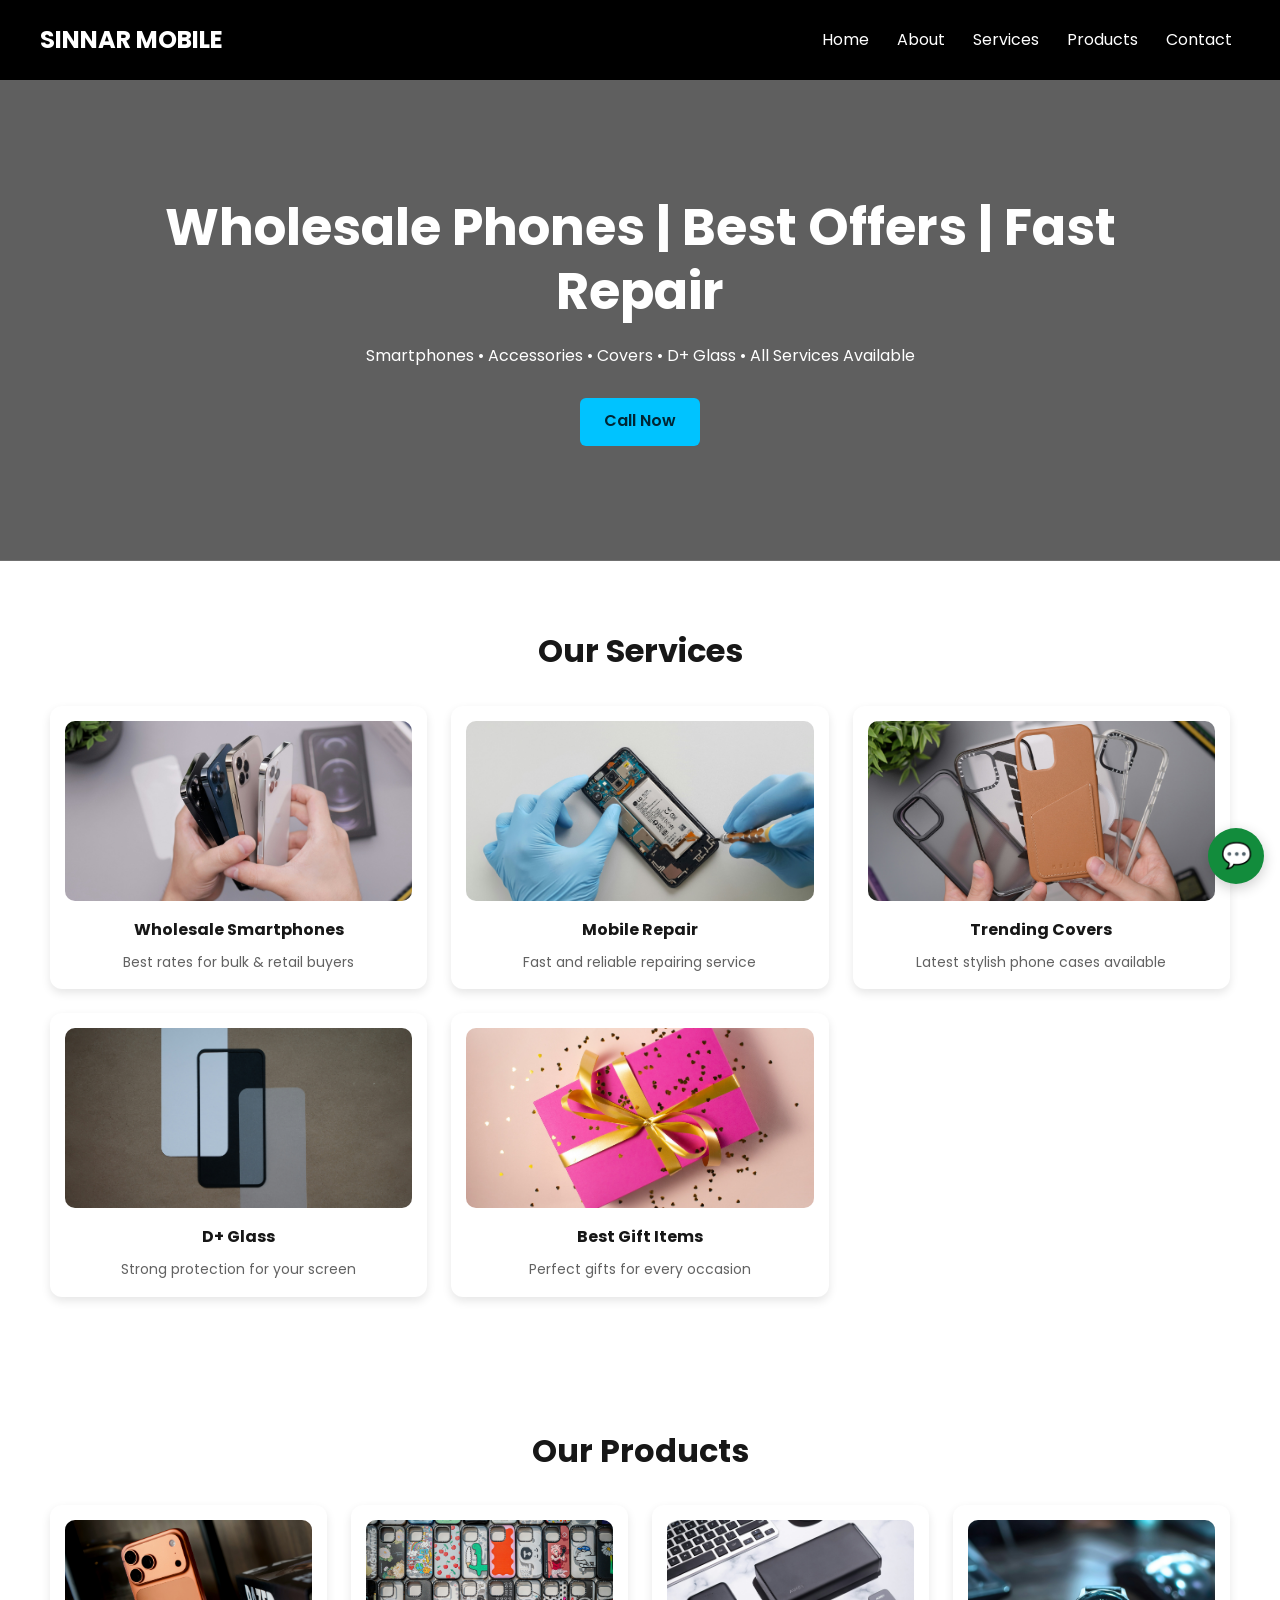
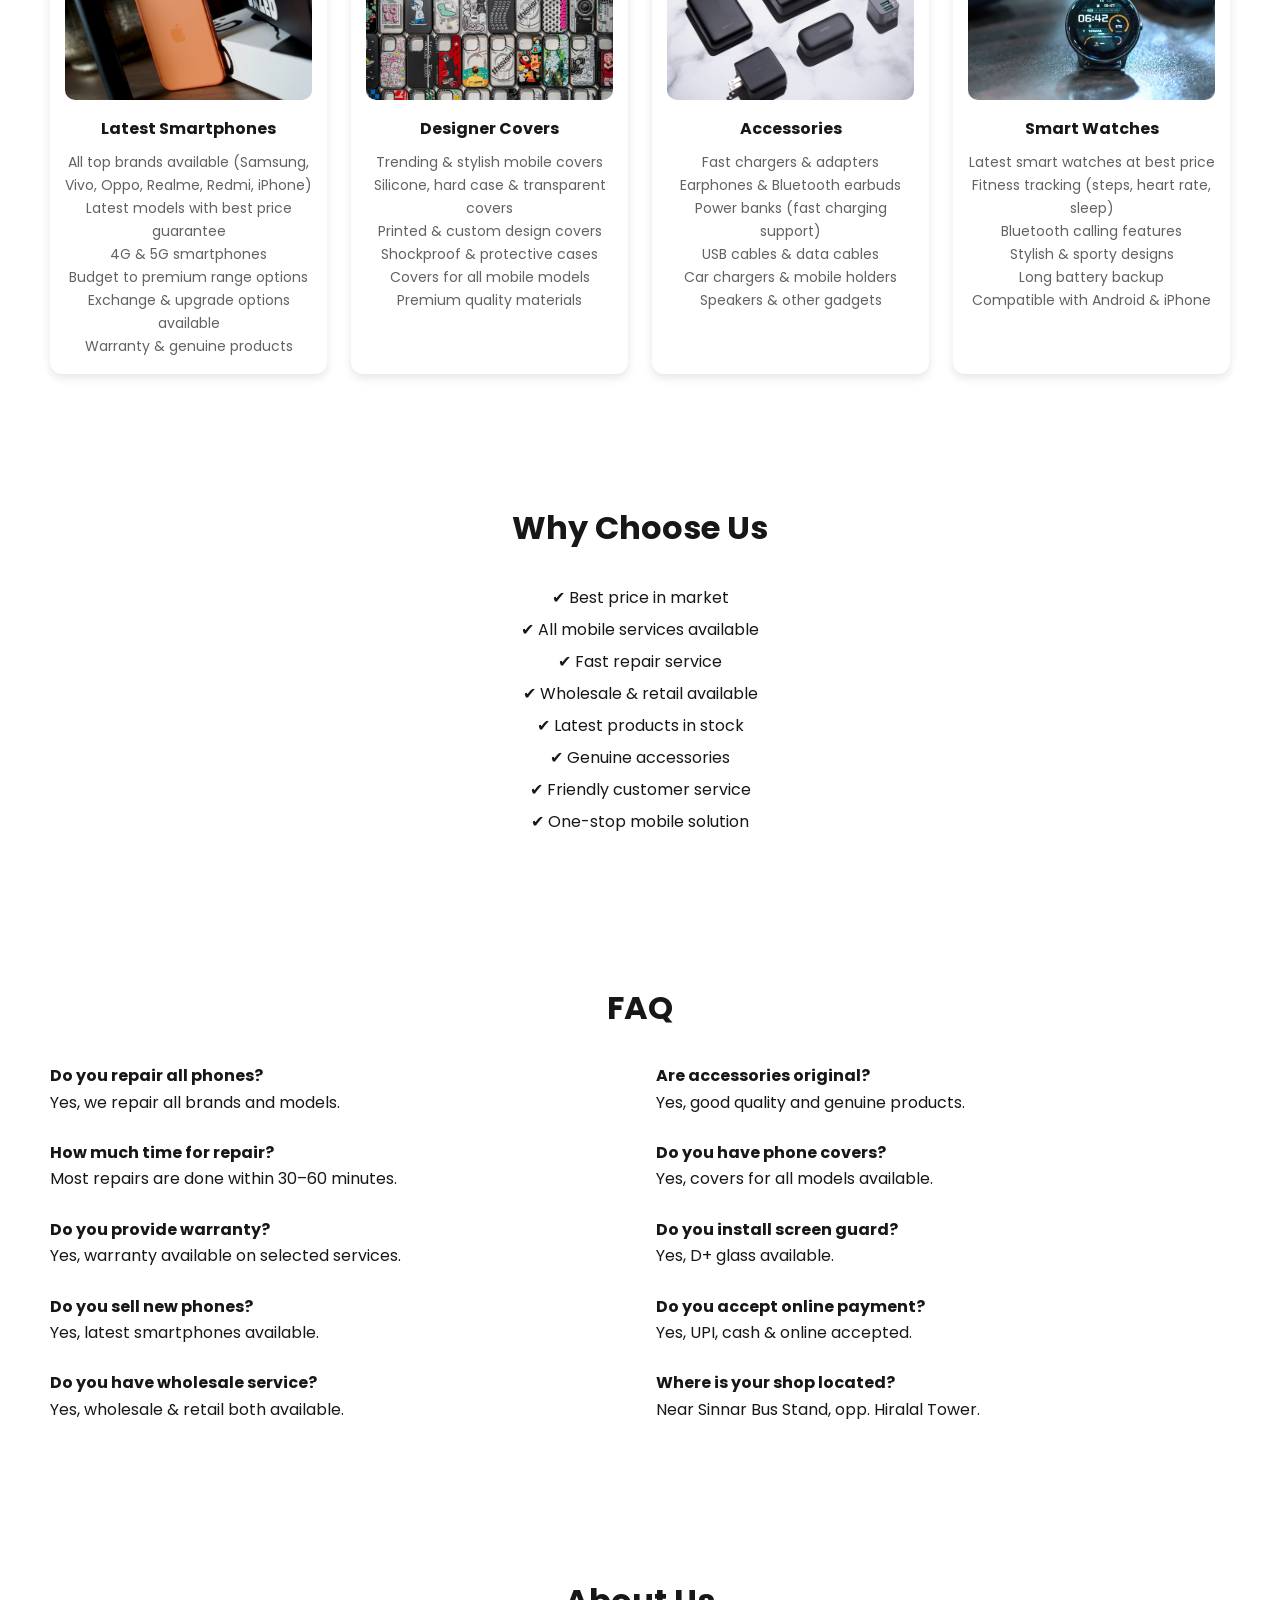
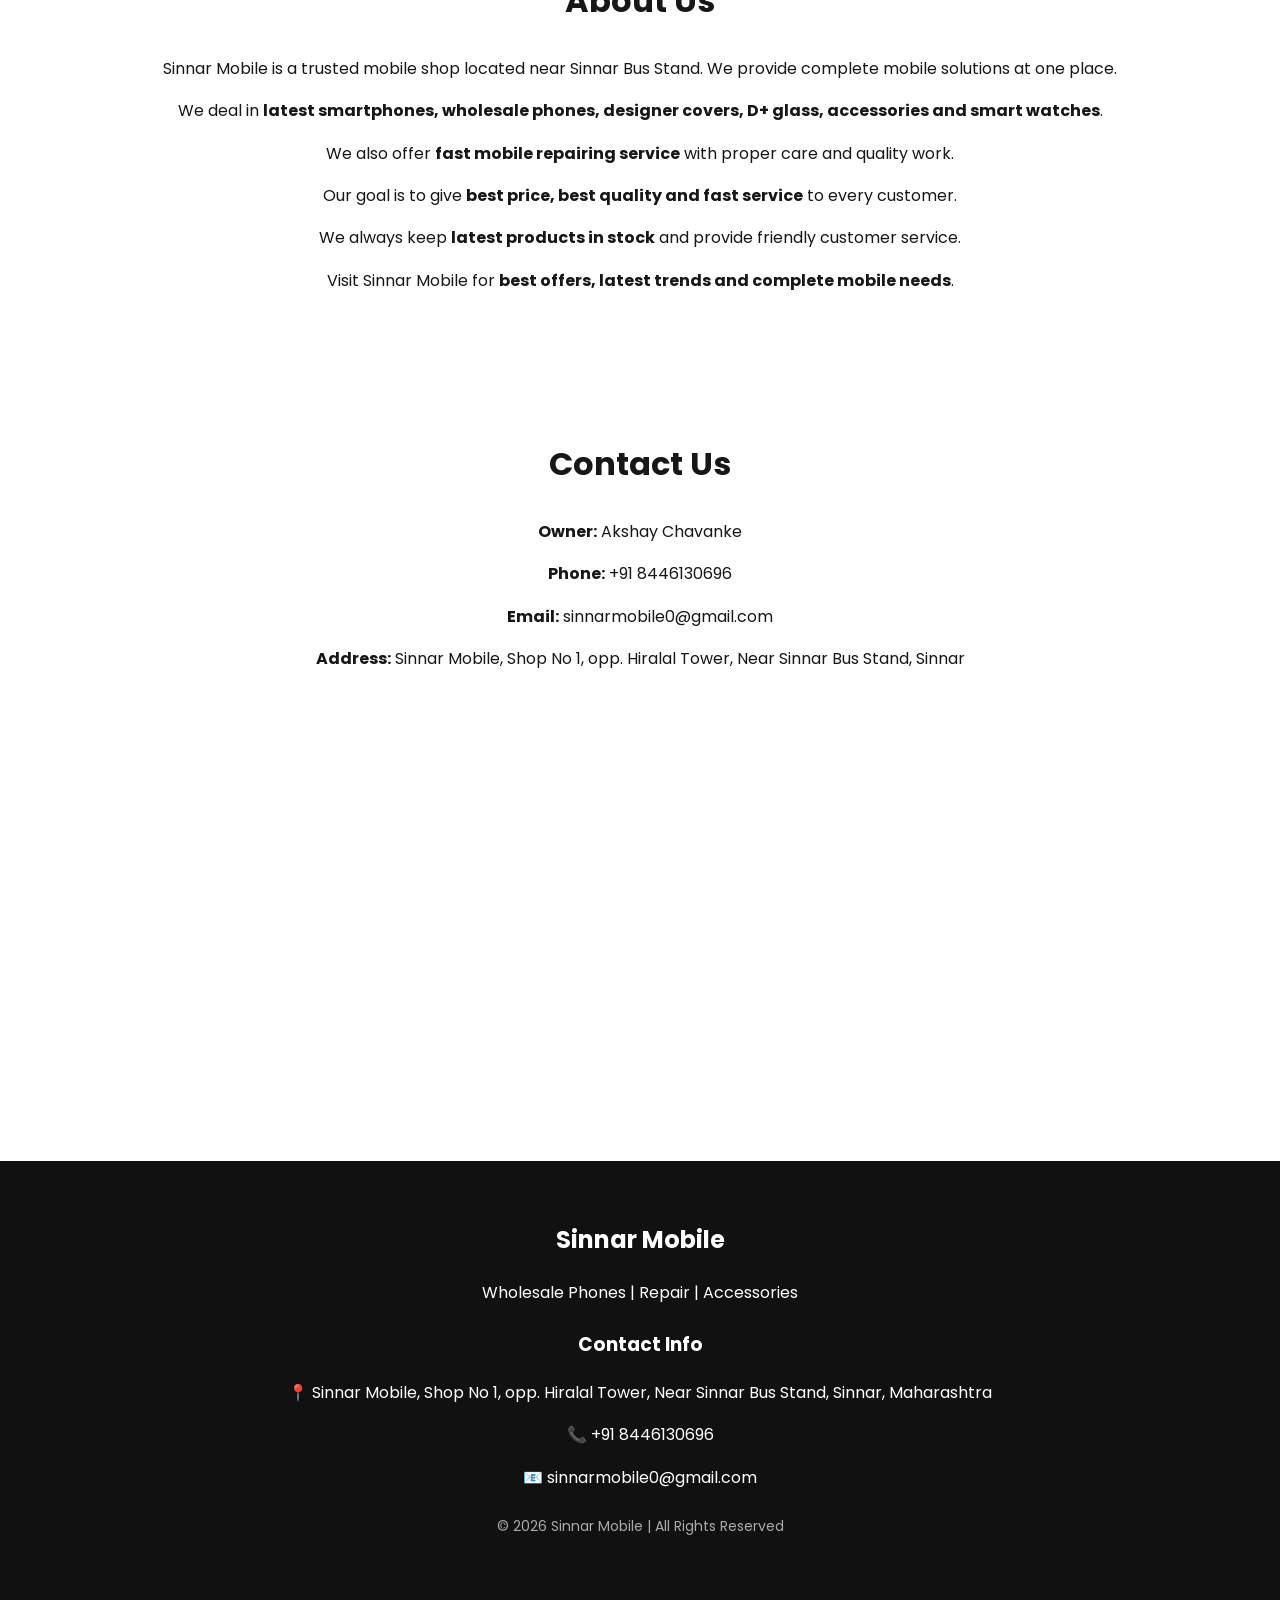
==== index.html @ 33486233 "Update header title to uppercase" ====
<!DOCTYPE html>
<html lang="en">
<head>
<meta charset="UTF-8">
<meta name="viewport" content="width=device-width, initial-scale=1.0">
<title>Sinnar Mobile</title>

<link rel="stylesheet" href="style.css">

<!-- Google Fonts -->
<link href="https://fonts.googleapis.com/css2?family=Poppins:wght@300;600&display=swap" rel="stylesheet">

</head>

<body>

<!-- HEADER -->
<header>
    <h2>SINNAR MOBILE</h2>
    <nav aria-label="Main navigation">
        <a href="#home">Home</a>
        <a href="#about">About</a>
        <a href="#services">Services</a>
        <a href="#products">Products</a>
        <a href="#contact">Contact</a>
    </nav>
</header>

<!-- HERO -->
<section id="home" class="hero">
    
    <h1>Wholesale Phones | Best Offers | Fast Repair</h1>
    <p>Smartphones • Accessories • Covers • D+ Glass • All Services Available</p>
    <a href="tel:8446130696" class="btn">Call Now</a>
</section>

<!-- SERVICES -->
<section id="services" class="section">
    <h2>Our Services</h2>

    <div class="cards">

        <div class="card">
            <img src="phones.jpg" alt="Wholesale smartphones" loading="lazy" width="600" height="400">
            <h3>Wholesale Smartphones</h3>
            <p>Best rates for bulk & retail buyers</p>
        </div>

        <div class="card">
            <img src="reaparing.jpg" alt="Mobile phone repair" loading="lazy" width="600" height="400">
            <h3>Mobile Repair</h3>
            <p>Fast and reliable repairing service</p>
        </div>

        <div class="card">
            <img src="covers.jpg" alt="Phone covers" loading="lazy" width="600" height="400">
            <h3>Trending Covers</h3>
            <p>Latest stylish phone cases available</p>
        </div>

        <div class="card">
            <img src="glass.jpg" alt="Screen protection glass" loading="lazy" width="600" height="400">
            <h3>D+ Glass</h3>
            <p>Strong protection for your screen</p>
        </div>

        <div class="card">
            <img src="gift.jpg" alt="Gift items" loading="lazy" width="600" height="400">
            <h3>Best Gift Items</h3>
            <p>Perfect gifts for every occasion</p>
        </div>
    </div>
</section>

<!-- PRODUCTS -->
<section id="products" class="section">
    <h2>Our Products</h2>

    <div class="cards">

        <div class="card">
            <img src="iphone1.jpg" alt="Latest smartphones" loading="lazy" width="600" height="400">
            <h3>Latest Smartphones</h3>
            <p>All top brands available (Samsung, Vivo, Oppo, Realme, Redmi, iPhone)
Latest models with best price guarantee
4G & 5G smartphones
Budget to premium range options
Exchange & upgrade options available
Warranty & genuine products</p>
        </div>

        <div class="card">
            <img src="case1.jpg" alt="Designer phone covers" loading="lazy" width="600" height="400">
            <h3>Designer Covers</h3>
            <p>Trending & stylish mobile covers
Silicone, hard case & transparent covers
Printed & custom design covers
Shockproof & protective cases
Covers for all mobile models
Premium quality materials</p>
        </div>


        <div class="card">
            <img src="Accessories1.jpg" alt="Mobile accessories" loading="lazy" width="600" height="400">
            <h3>Accessories</h3>
            <p>Fast chargers & adapters
Earphones & Bluetooth earbuds
Power banks (fast charging support)
USB cables & data cables
Car chargers & mobile holders
Speakers & other gadgets</p>
        </div>

        <div class="card">
            <img src="watch1.jpg" alt="Smart watches" loading="lazy" width="600" height="400">
            <h3>Smart Watches</h3>
            <p>Latest smart watches at best price
Fitness tracking (steps, heart rate, sleep)
Bluetooth calling features
Stylish & sporty designs
Long battery backup
Compatible with Android & iPhone</p>
        </div>

    </div>
</section>


<section class="section">
    <h2>Why Choose Us</h2>

    <ul style="list-style:none; padding:0; line-height:2;">
        <li>✔ Best price in market</li>
        <li>✔ All mobile services available</li>
        <li>✔ Fast repair service</li>
        <li>✔ Wholesale & retail available</li>
        <li>✔ Latest products in stock</li>
        <li>✔ Genuine accessories</li>
        <li>✔ Friendly customer service</li>
        <li>✔ One-stop mobile solution</li>
    </ul>
</section>

<!-- FAQ -->
<section class="section">
    <h2>FAQ</h2>

    <div class="faq-container">

        <!-- LEFT SIDE -->
        <div class="faq-column">
            <p><b>Do you repair all phones?</b><br>Yes, we repair all brands and models.</p>

            <p><b>How much time for repair?</b><br>Most repairs are done within 30–60 minutes.</p>

            <p><b>Do you provide warranty?</b><br>Yes, warranty available on selected services.</p>

            <p><b>Do you sell new phones?</b><br>Yes, latest smartphones available.</p>

            <p><b>Do you have wholesale service?</b><br>Yes, wholesale & retail both available.</p>
        </div>

        <!-- RIGHT SIDE -->
        <div class="faq-column">
            <p><b>Are accessories original?</b><br>Yes, good quality and genuine products.</p>

            <p><b>Do you have phone covers?</b><br>Yes, covers for all models available.</p>

            <p><b>Do you install screen guard?</b><br>Yes, D+ glass available.</p>

            <p><b>Do you accept online payment?</b><br>Yes, UPI, cash & online accepted.</p>

            <p><b>Where is your shop located?</b><br>Near Sinnar Bus Stand, opp. Hiralal Tower.</p>
        </div>

    </div>
</section>

<!-- ABOUT -->
<section id="about" class="section">
    <h2>About Us</h2>

    <p>
    Sinnar Mobile is a trusted mobile shop located near Sinnar Bus Stand.  
    We provide complete mobile solutions at one place.
    </p>

    <p>
    We deal in <b>latest smartphones, wholesale phones, designer covers, D+ glass, accessories and smart watches</b>.
    </p>

    <p>
    We also offer <b>fast mobile repairing service</b> with proper care and quality work.
    </p>

    <p>
    Our goal is to give <b>best price, best quality and fast service</b> to every customer.
    </p>

    <p>
    We always keep <b>latest products in stock</b> and provide friendly customer service.
    </p>

    <p>
    Visit Sinnar Mobile for <b>best offers, latest trends and complete mobile needs</b>.
    </p>

</section>

<!-- CONTACT -->
<section id="contact" class="section">
    <h2>Contact Us</h2>
    <p><b>Owner:</b> Akshay Chavanke</p>
    <p><b>Phone:</b> +91 8446130696</p>
    <p><b>Email:</b> sinnarmobile0@gmail.com</p>
    <p><b>Address:</b> Sinnar Mobile, Shop No 1, opp. Hiralal Tower, Near Sinnar Bus Stand, Sinnar</p>

    <!-- MAP -->
    <iframe title="Sinnar Mobile shop location" loading="lazy" 
    src="https://maps.google.com/maps?q=Sinnar%20Bus%20Stand&t=&z=13&ie=UTF8&iwloc=&output=embed">
    </iframe>

</section>

<!-- WHATSAPP BUTTON -->
<a href="https://wa.me/918446130696" class="whatsapp" aria-label="Chat with Sinnar Mobile on WhatsApp">💬</a>

<!-- FOOTER -->
<footer class="footer">

  <div class="footer-section">
    <h2>Sinnar Mobile</h2>
    <p>Wholesale Phones | Repair | Accessories</p>
  </div>

  <div class="footer-section">
    <h3>Contact Info</h3>
    <p>📍 Sinnar Mobile, Shop No 1, opp. Hiralal Tower, Near Sinnar Bus Stand, Sinnar, Maharashtra</p>
    <p>📞 +91 8446130696</p>
    <p>📧 sinnarmobile0@gmail.com</p>
  </div>

  <p class="copy">© 2026 Sinnar Mobile | All Rights Reserved</p>

</footer>

<script src="script.js"></script>

</body>
</html>
---- style.css ----
﻿* { box-sizing: border-box; }
html { scroll-behavior: smooth; }
body { margin: 0; font-family: 'Poppins', sans-serif; line-height: 1.65; color: #171717; }
header { display: flex; align-items: center; justify-content: space-between; gap: 24px; padding: 18px max(24px, calc((100% - 1200px) / 2)); background: black; color: white; }
header h2 { margin: 0; white-space: nowrap; }
nav { display: flex; justify-content: center; flex-wrap: wrap; gap: 4px 12px; }
nav a { display: inline-flex; align-items: center; min-height: 44px; padding: 6px 8px; color: white; text-decoration: none; }
nav a:hover { color: #00c3ff; }
a:focus-visible { outline: 3px solid #00c3ff; outline-offset: 4px; }
.hero { background: linear-gradient(to right,#000000a0,#000000a0), url('https://images.unsplash.com/photo-1511707171634-5f897ff02aa9'); background-size: cover; background-position: center; color: white; text-align: center; padding: clamp(64px, 9vw, 120px) 24px; }
.hero h1 { max-width: 1000px; margin: 0 auto 20px; font-size: clamp(1.8rem, 4vw, 3.25rem); line-height: 1.25; }
.hero p { max-width: 800px; margin: 0 auto 28px; }
.btn { display: inline-flex; align-items: center; justify-content: center; min-height: 48px; background: #00c3ff; padding: 10px 24px; border-radius: 6px; color: #002634; font-weight: 600; text-decoration: none; }
.section { width: 100%; max-width: 1300px; margin: 0 auto; padding: clamp(36px, 5vw, 64px) clamp(16px, 4vw, 50px); text-align: center; scroll-margin-top: 24px; }
.section > h2 { margin: 0 0 28px; font-size: clamp(1.5rem, 3vw, 2rem); }
.cards { display: grid; grid-template-columns: repeat(3, minmax(0, 1fr)); gap: 24px; }
#products .cards { grid-template-columns: repeat(4, minmax(0, 1fr)); }
.card { min-width: 0; background: white; padding: 15px; border-radius: 12px; text-align: center; box-shadow: 0 4px 10px rgba(0,0,0,0.1); transition: transform 0.3s; }
.card img { display: block; width: 100%; height: 180px; object-fit: cover; border-radius: 10px; }
.card h3 { margin: 16px 0 8px; font-size: 16px; }
.card p { margin: 0; font-size: 14px; color: #626262; overflow-wrap: anywhere; }
#products .card p { white-space: pre-line; }
iframe { display: block; width: 100%; height: clamp(260px, 35vw, 400px); border: none; border-radius: 12px; margin-top: 24px; }
#contact p, .footer p { overflow-wrap: anywhere; }
.whatsapp { position: fixed; bottom: max(16px, env(safe-area-inset-bottom)); right: max(16px, env(safe-area-inset-right)); z-index: 10; display: flex; align-items: center; justify-content: center; width: 56px; height: 56px; background: #128c3c; color: white; font-size: 25px; text-decoration: none; border-radius: 50%; box-shadow: 0 4px 14px #0003; }
.faq-container { display: grid; grid-template-columns: repeat(2, minmax(0, 1fr)); gap: 32px; }
.faq-column { min-width: 0; text-align: left; }
.faq-column p { margin: 0 0 24px; }
footer { background: #111; color: white; text-align: center; padding: 40px 24px 88px; }
.footer-section { max-width: 800px; margin: 0 auto 24px; }
footer a { color: #00c3ff; text-decoration: none; }
footer a:hover { text-decoration: underline; }
.copy { margin-top: 20px; font-size: 14px; color: #aaa; }
@media (hover: hover) and (prefers-reduced-motion: no-preference) { .card:hover { transform: translateY(-5px); } }
/* Tablets */
@media (max-width: 1023px) {
    header { flex-direction: column; gap: 8px; text-align: center; }
    .cards, #products .cards { grid-template-columns: repeat(2, minmax(0, 1fr)); }
}
/* Phones */
@media (max-width: 599px) {
    header { padding: 16px; }
    nav { gap: 0 4px; }
    nav a { padding: 6px; font-size: 14px; }
    .cards, #products .cards, .faq-container { grid-template-columns: minmax(0, 1fr); gap: 20px; }
    .card img { height: auto; aspect-ratio: 3 / 2; }
    .faq-column p:last-child { margin-bottom: 0; }
}
@media (prefers-reduced-motion: reduce) {
    html { scroll-behavior: auto; }
    .card { transition: none; }
}
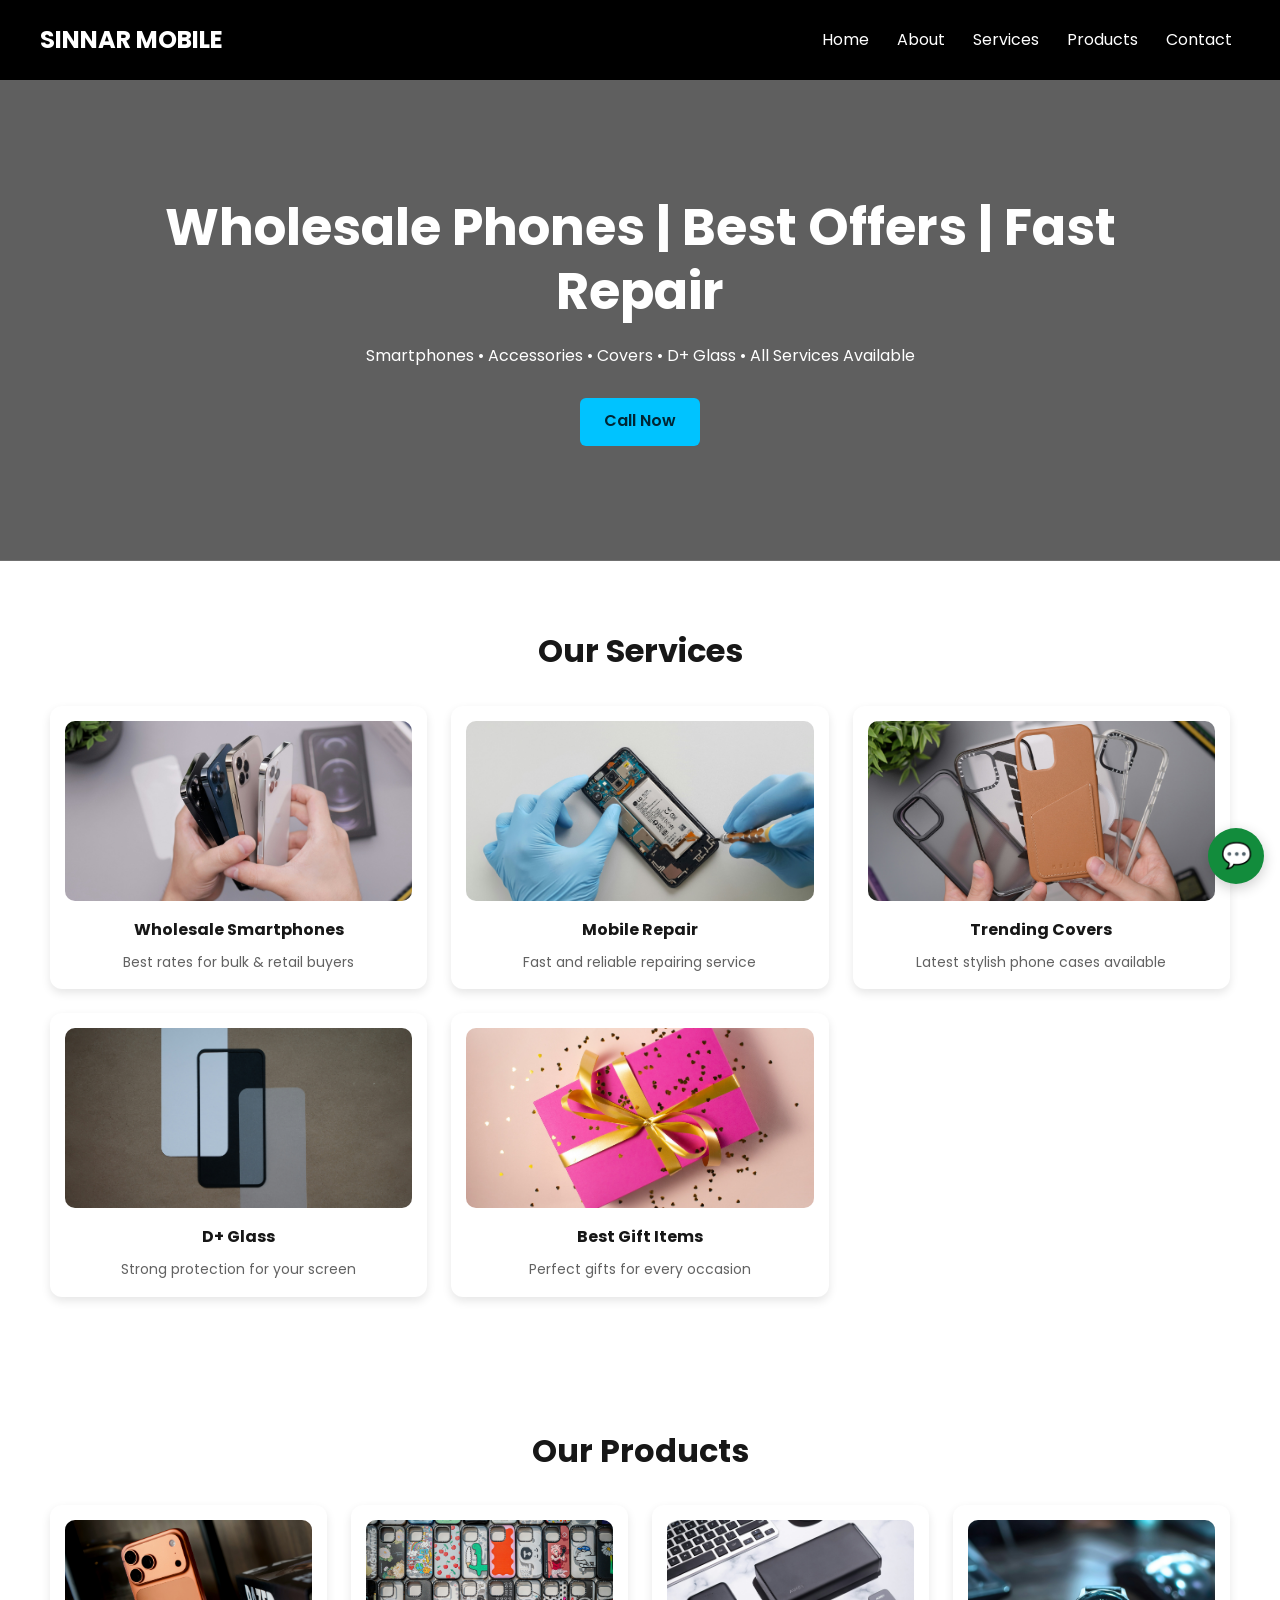
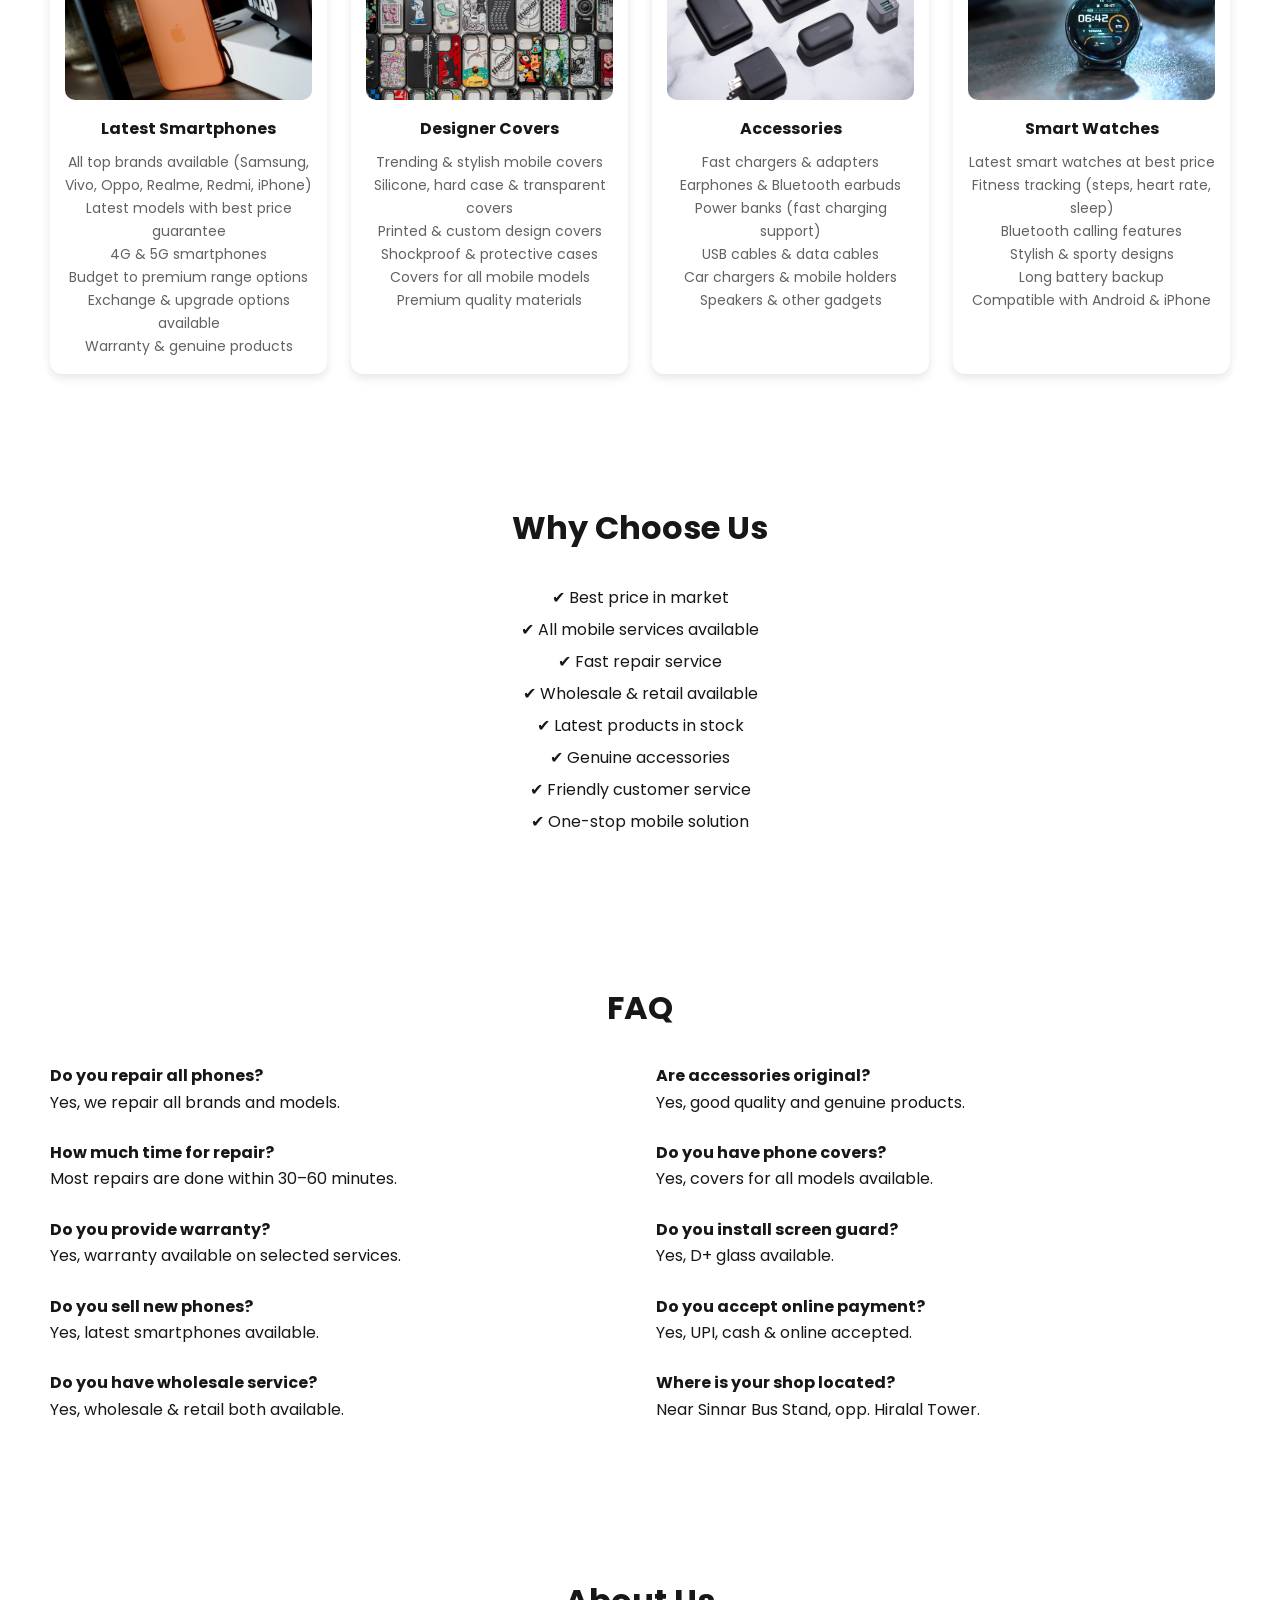
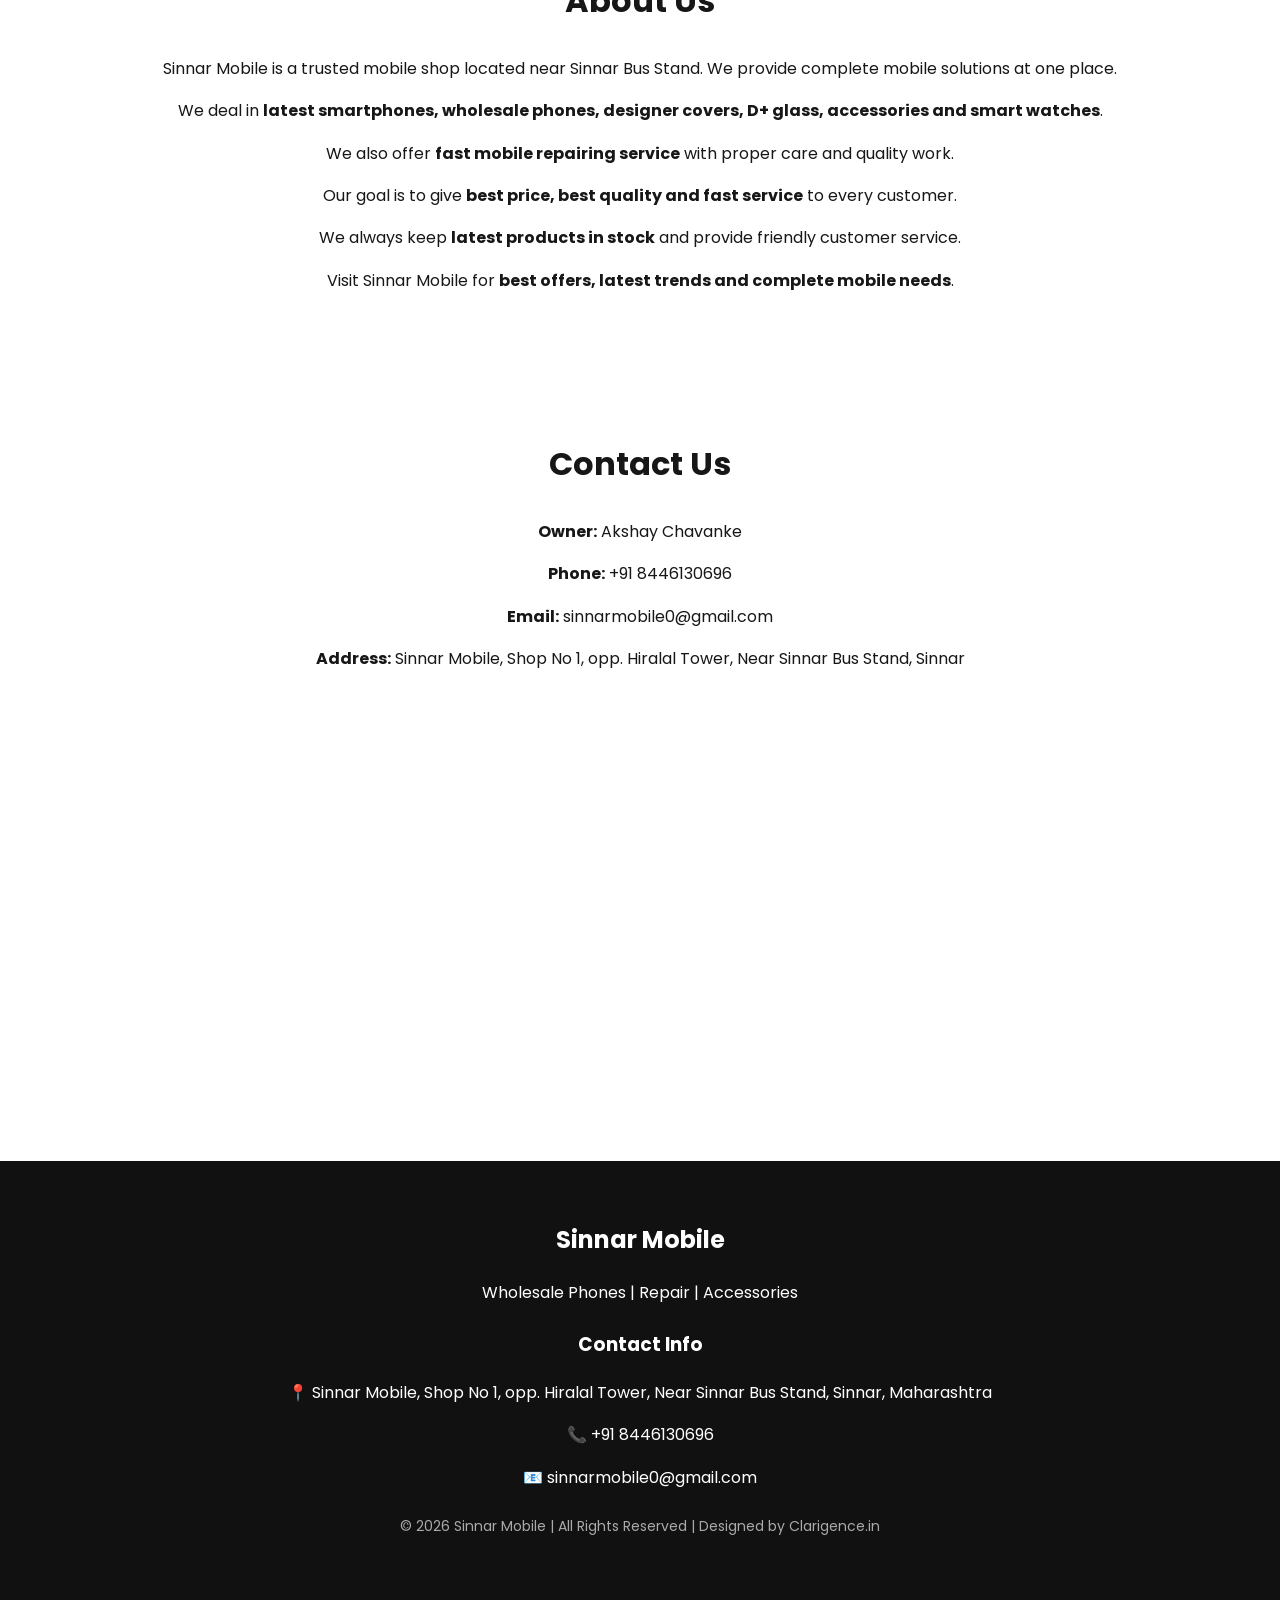
==== commit b7605ec6: "Add design credit to footer" ====
--- a/index.html
+++ b/index.html
@@ -241,7 +241,7 @@
     <p>📧 sinnarmobile0@gmail.com</p>
   </div>
 
-  <p class="copy">© 2026 Sinnar Mobile | All Rights Reserved</p>
+  <p class="copy">© 2026 Sinnar Mobile | All Rights Reserved | Designed by Clarigence.in</p>
 
 </footer>
 
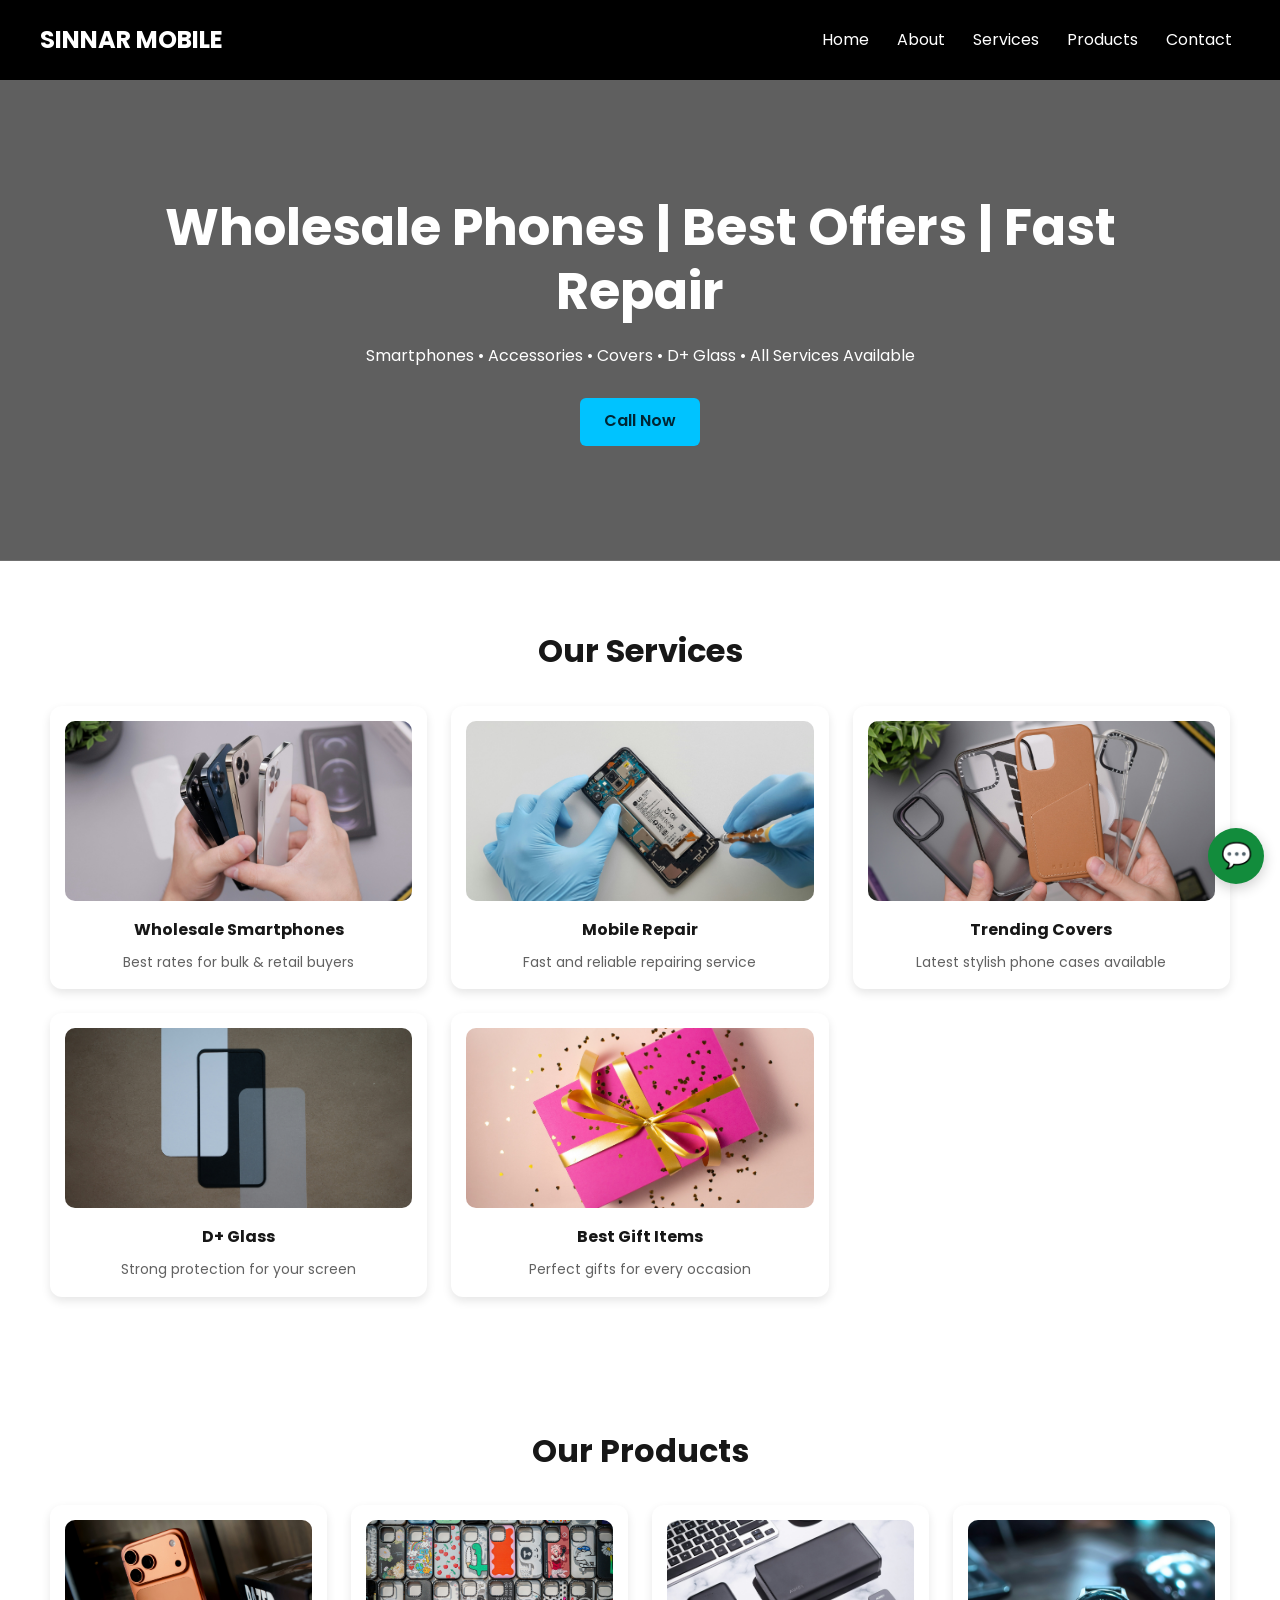
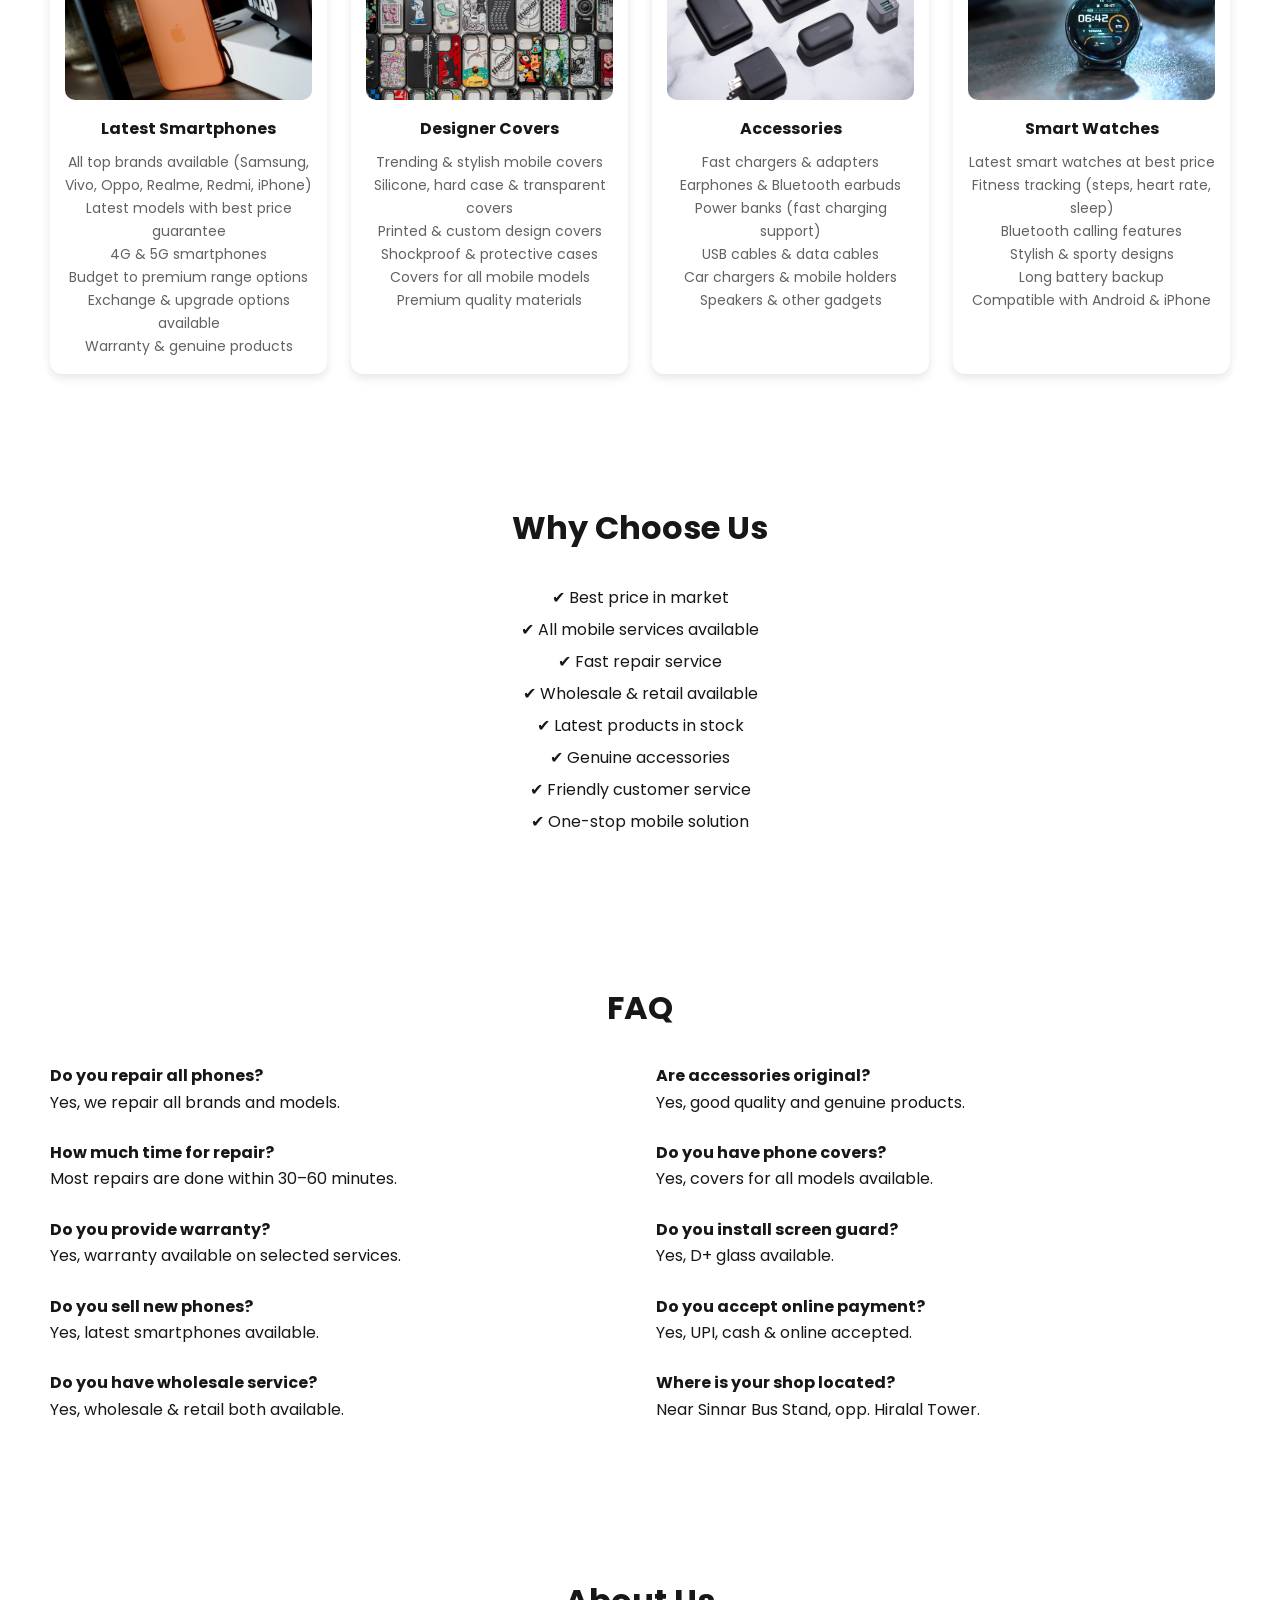
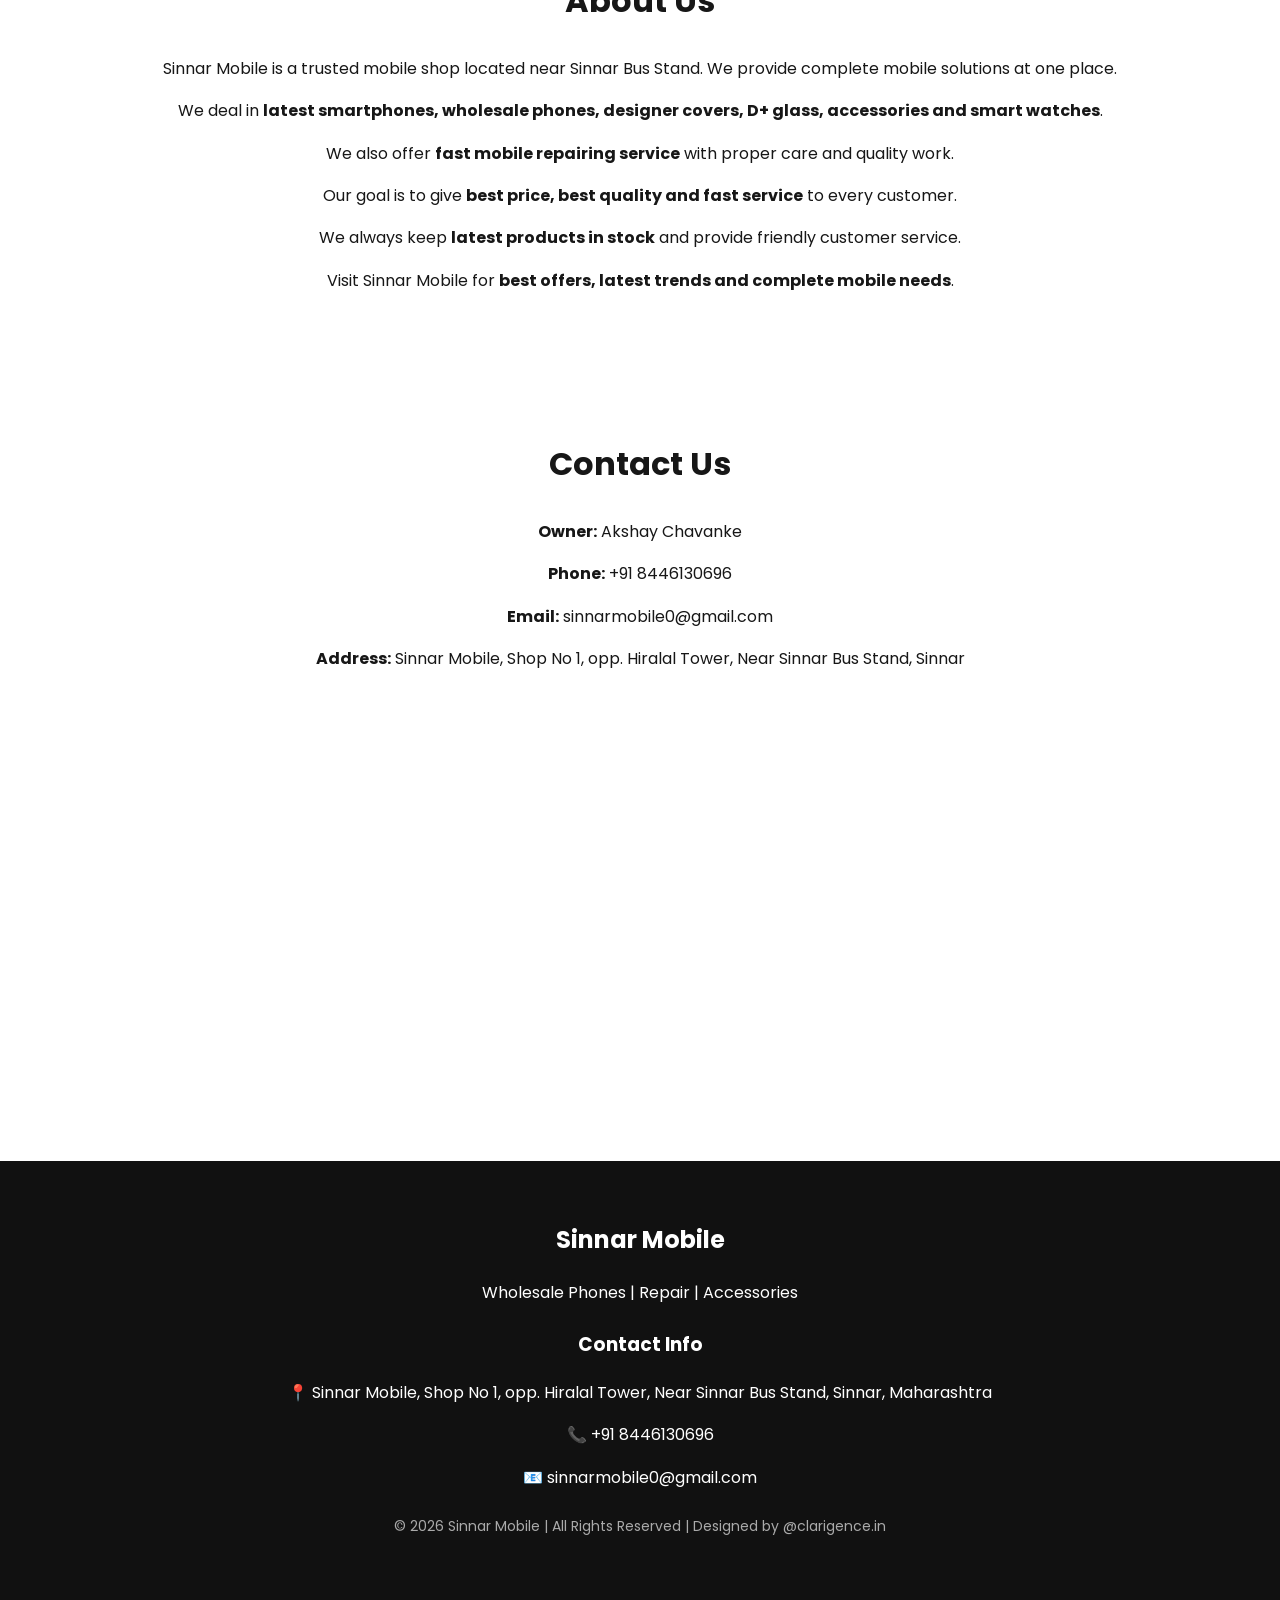
==== commit cbd09edd: "Update footer design credit to @clarigence.in" ====
--- a/index.html
+++ b/index.html
@@ -241,7 +241,7 @@
     <p>📧 sinnarmobile0@gmail.com</p>
   </div>
 
-  <p class="copy">© 2026 Sinnar Mobile | All Rights Reserved | Designed by Clarigence.in</p>
+  <p class="copy">© 2026 Sinnar Mobile | All Rights Reserved | Designed by @clarigence.in</p>
 
 </footer>
 
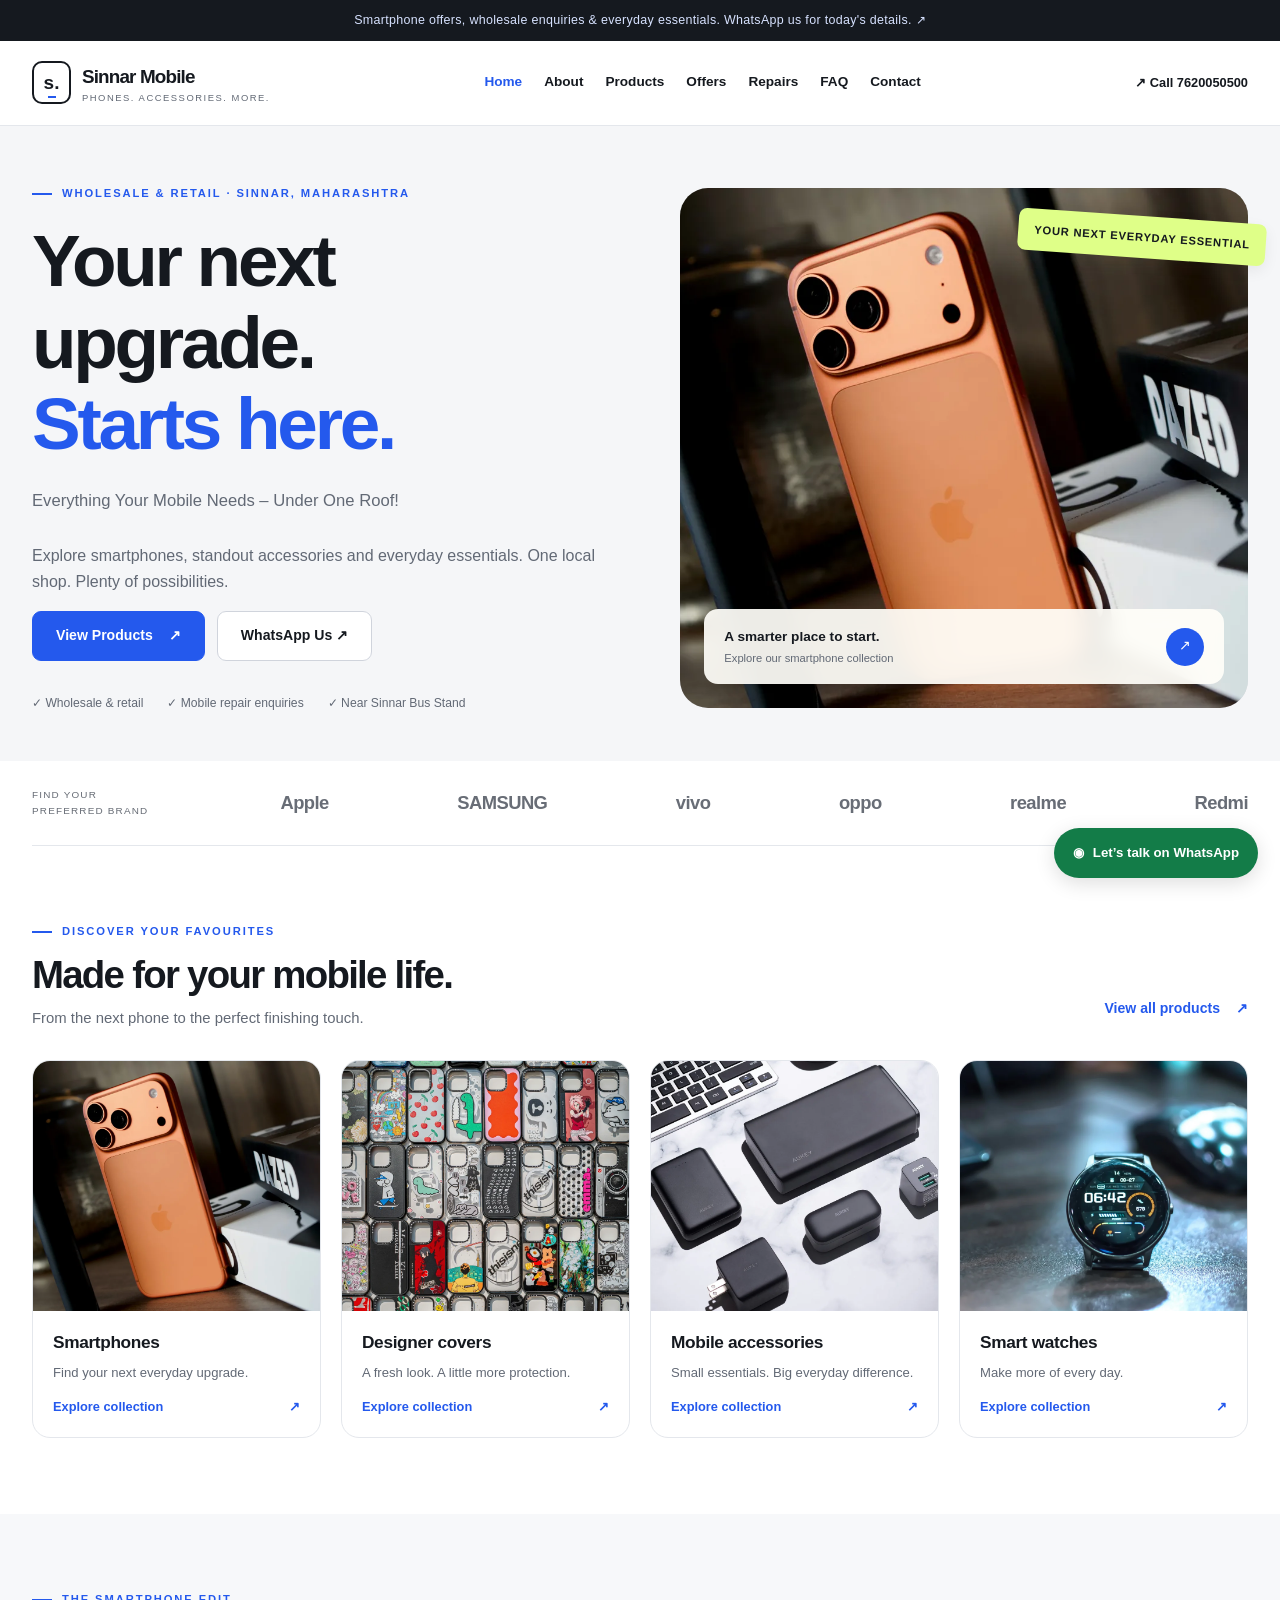
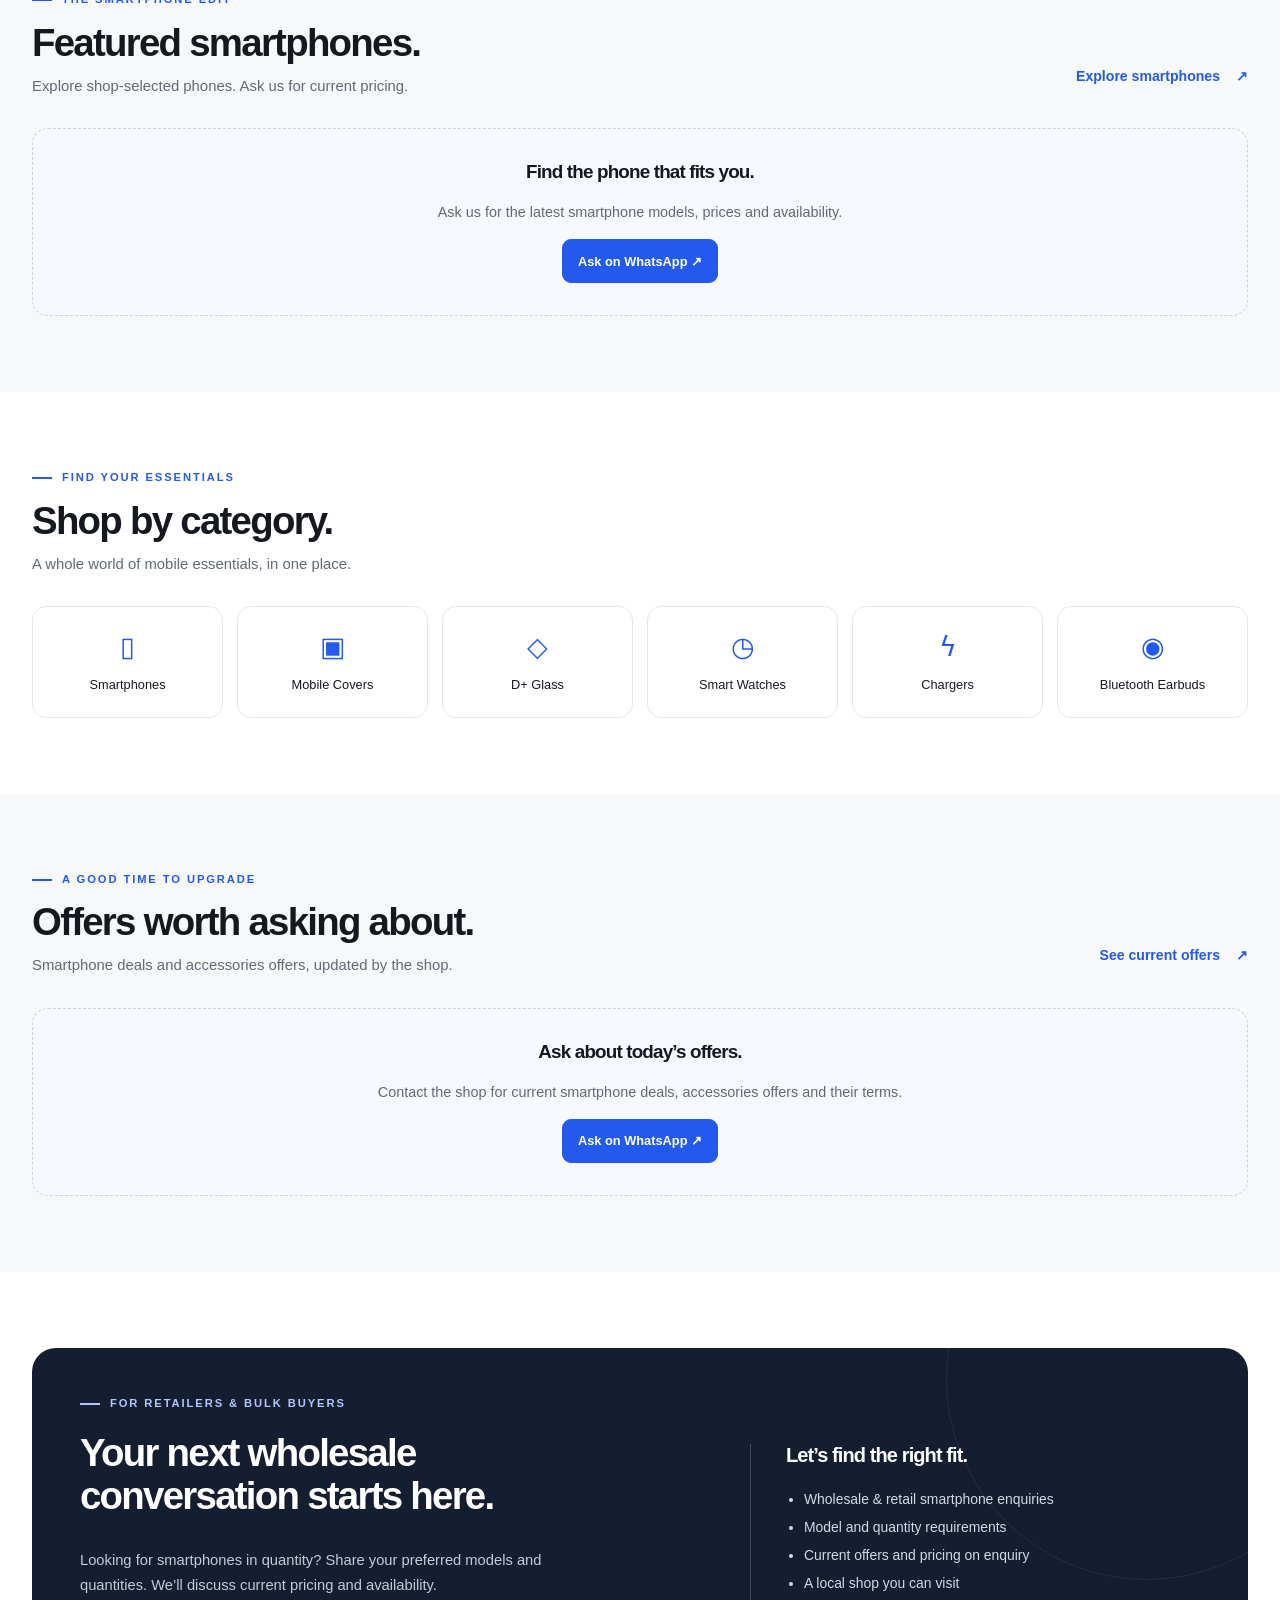
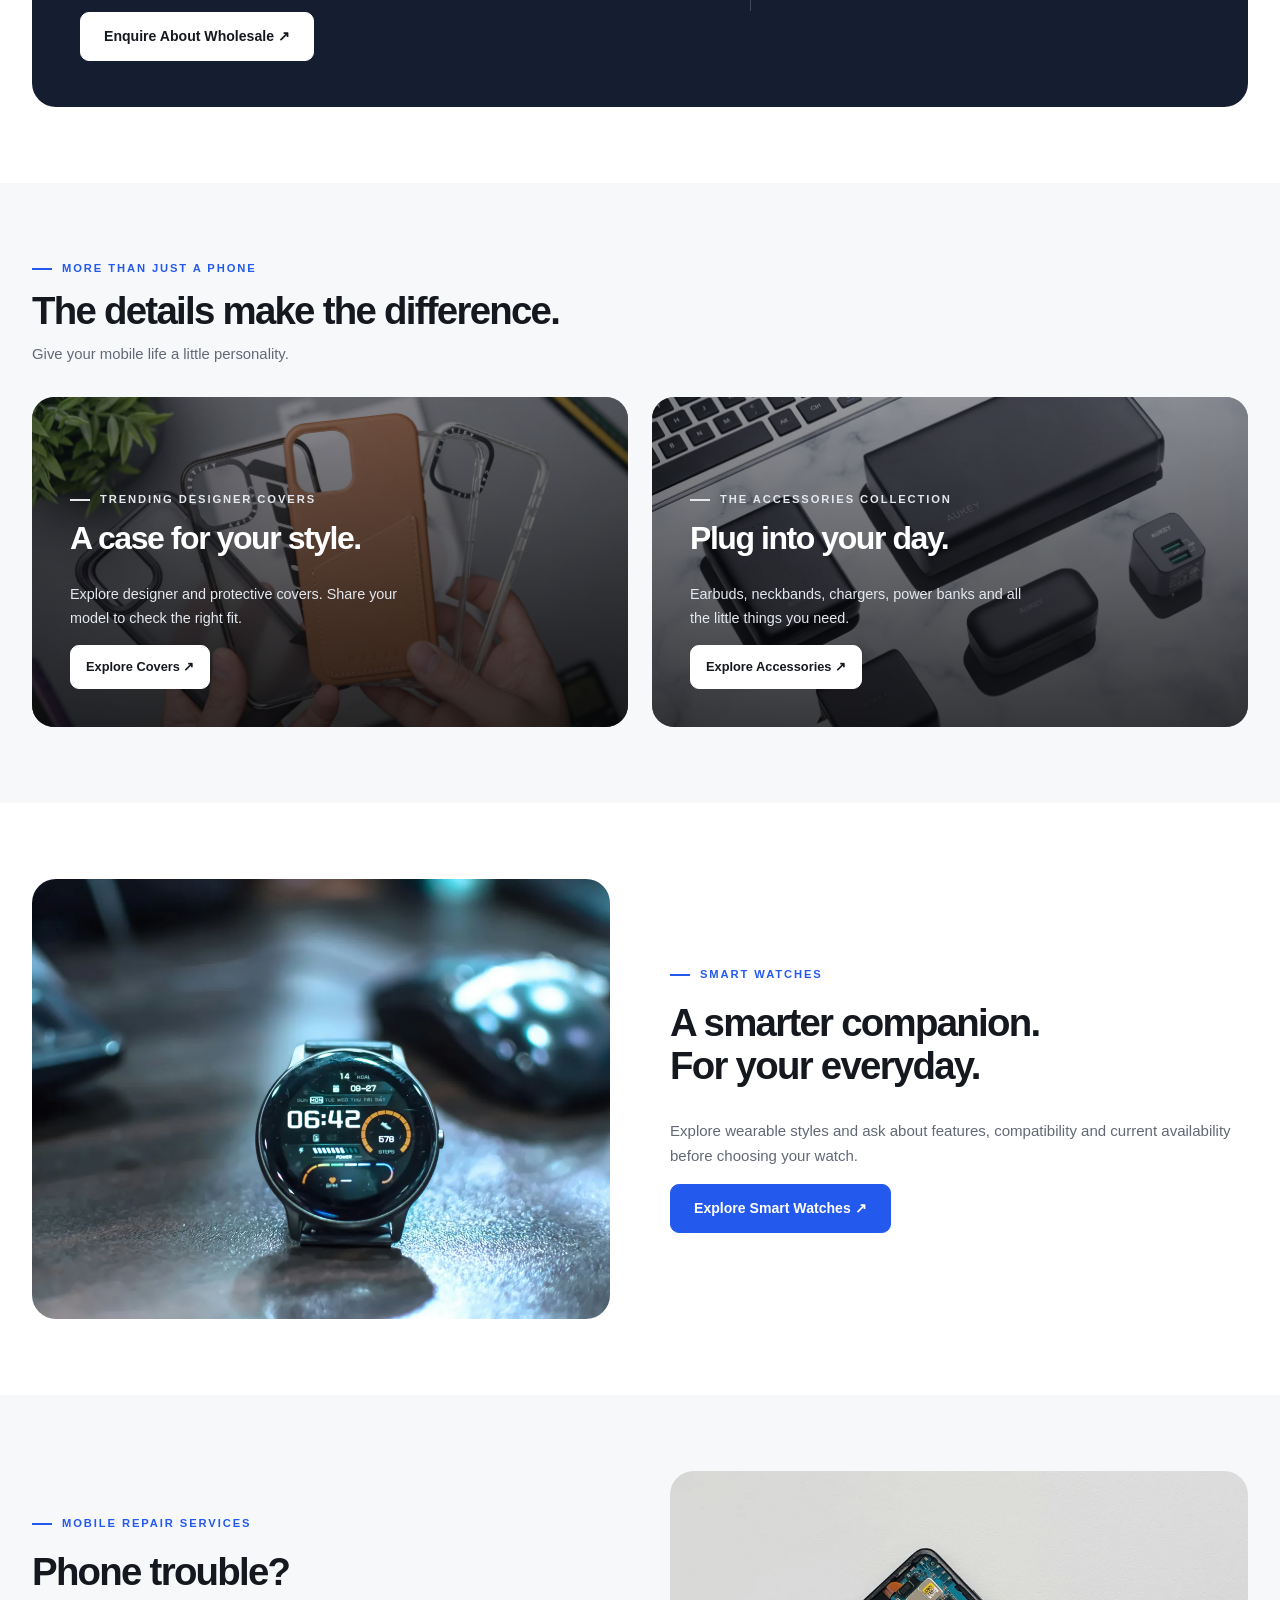
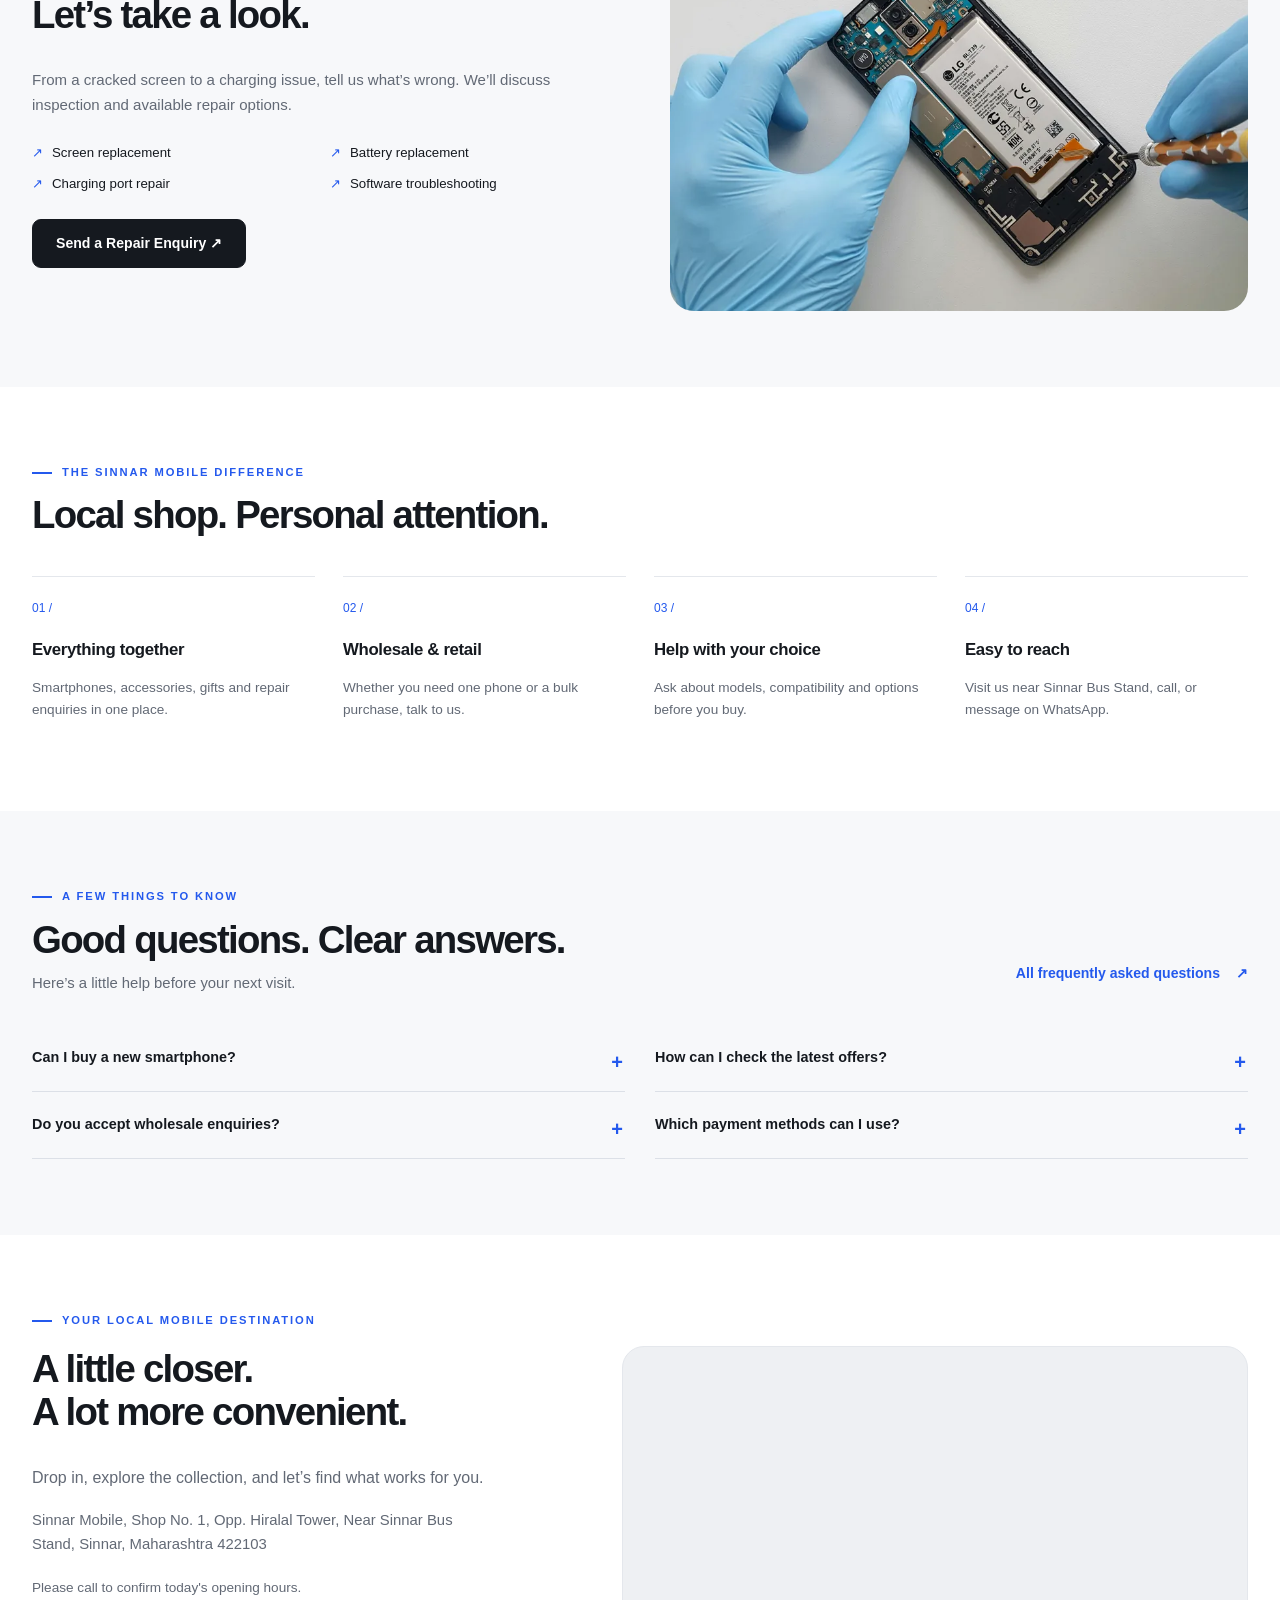
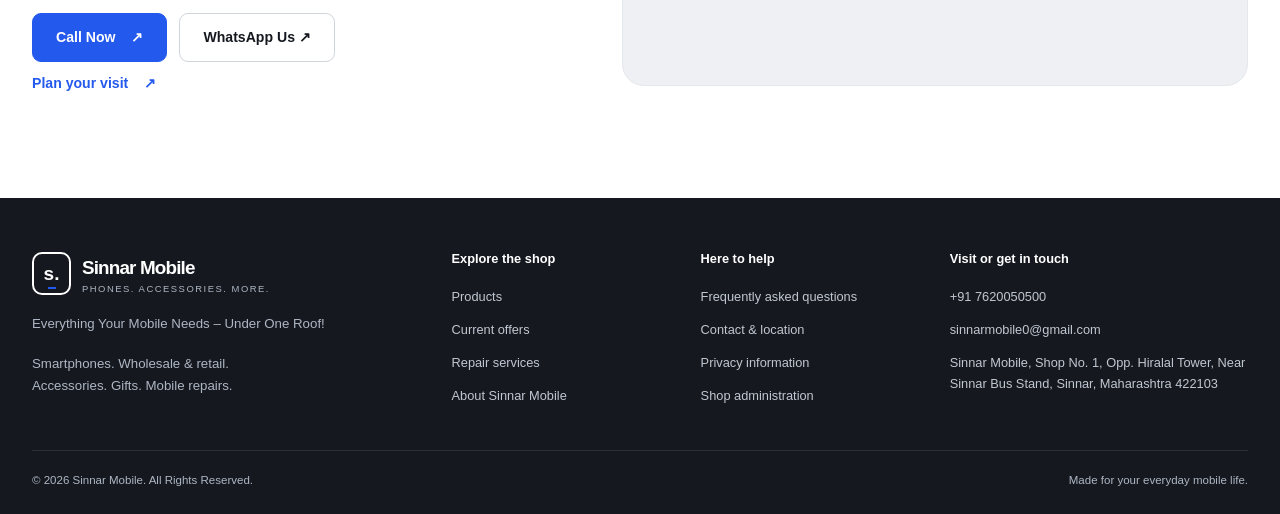
==== commit 40f903f6: "redesign and dynamic website" ====
--- a/index.html
+++ b/index.html
@@ -1,251 +1,15 @@
 <!DOCTYPE html>
-<html lang="en">
-<head>
-<meta charset="UTF-8">
-<meta name="viewport" content="width=device-width, initial-scale=1.0">
-<title>Sinnar Mobile</title>
-
-<link rel="stylesheet" href="style.css">
-
-<!-- Google Fonts -->
-<link href="https://fonts.googleapis.com/css2?family=Poppins:wght@300;600&display=swap" rel="stylesheet">
-
-</head>
-
-<body>
-
-<!-- HEADER -->
-<header>
-    <h2>SINNAR MOBILE</h2>
-    <nav aria-label="Main navigation">
-        <a href="#home">Home</a>
-        <a href="#about">About</a>
-        <a href="#services">Services</a>
-        <a href="#products">Products</a>
-        <a href="#contact">Contact</a>
-    </nav>
-</header>
-
-<!-- HERO -->
-<section id="home" class="hero">
-    
-    <h1>Wholesale Phones | Best Offers | Fast Repair</h1>
-    <p>Smartphones • Accessories • Covers • D+ Glass • All Services Available</p>
-    <a href="tel:8446130696" class="btn">Call Now</a>
-</section>
-
-<!-- SERVICES -->
-<section id="services" class="section">
-    <h2>Our Services</h2>
-
-    <div class="cards">
-
-        <div class="card">
-            <img src="phones.jpg" alt="Wholesale smartphones" loading="lazy" width="600" height="400">
-            <h3>Wholesale Smartphones</h3>
-            <p>Best rates for bulk & retail buyers</p>
-        </div>
-
-        <div class="card">
-            <img src="reaparing.jpg" alt="Mobile phone repair" loading="lazy" width="600" height="400">
-            <h3>Mobile Repair</h3>
-            <p>Fast and reliable repairing service</p>
-        </div>
-
-        <div class="card">
-            <img src="covers.jpg" alt="Phone covers" loading="lazy" width="600" height="400">
-            <h3>Trending Covers</h3>
-            <p>Latest stylish phone cases available</p>
-        </div>
-
-        <div class="card">
-            <img src="glass.jpg" alt="Screen protection glass" loading="lazy" width="600" height="400">
-            <h3>D+ Glass</h3>
-            <p>Strong protection for your screen</p>
-        </div>
-
-        <div class="card">
-            <img src="gift.jpg" alt="Gift items" loading="lazy" width="600" height="400">
-            <h3>Best Gift Items</h3>
-            <p>Perfect gifts for every occasion</p>
-        </div>
-    </div>
-</section>
-
-<!-- PRODUCTS -->
-<section id="products" class="section">
-    <h2>Our Products</h2>
-
-    <div class="cards">
-
-        <div class="card">
-            <img src="iphone1.jpg" alt="Latest smartphones" loading="lazy" width="600" height="400">
-            <h3>Latest Smartphones</h3>
-            <p>All top brands available (Samsung, Vivo, Oppo, Realme, Redmi, iPhone)
-Latest models with best price guarantee
-4G & 5G smartphones
-Budget to premium range options
-Exchange & upgrade options available
-Warranty & genuine products</p>
-        </div>
-
-        <div class="card">
-            <img src="case1.jpg" alt="Designer phone covers" loading="lazy" width="600" height="400">
-            <h3>Designer Covers</h3>
-            <p>Trending & stylish mobile covers
-Silicone, hard case & transparent covers
-Printed & custom design covers
-Shockproof & protective cases
-Covers for all mobile models
-Premium quality materials</p>
-        </div>
-
-
-        <div class="card">
-            <img src="Accessories1.jpg" alt="Mobile accessories" loading="lazy" width="600" height="400">
-            <h3>Accessories</h3>
-            <p>Fast chargers & adapters
-Earphones & Bluetooth earbuds
-Power banks (fast charging support)
-USB cables & data cables
-Car chargers & mobile holders
-Speakers & other gadgets</p>
-        </div>
-
-        <div class="card">
-            <img src="watch1.jpg" alt="Smart watches" loading="lazy" width="600" height="400">
-            <h3>Smart Watches</h3>
-            <p>Latest smart watches at best price
-Fitness tracking (steps, heart rate, sleep)
-Bluetooth calling features
-Stylish & sporty designs
-Long battery backup
-Compatible with Android & iPhone</p>
-        </div>
-
-    </div>
-</section>
-
-
-<section class="section">
-    <h2>Why Choose Us</h2>
-
-    <ul style="list-style:none; padding:0; line-height:2;">
-        <li>✔ Best price in market</li>
-        <li>✔ All mobile services available</li>
-        <li>✔ Fast repair service</li>
-        <li>✔ Wholesale & retail available</li>
-        <li>✔ Latest products in stock</li>
-        <li>✔ Genuine accessories</li>
-        <li>✔ Friendly customer service</li>
-        <li>✔ One-stop mobile solution</li>
-    </ul>
-</section>
-
-<!-- FAQ -->
-<section class="section">
-    <h2>FAQ</h2>
-
-    <div class="faq-container">
-
-        <!-- LEFT SIDE -->
-        <div class="faq-column">
-            <p><b>Do you repair all phones?</b><br>Yes, we repair all brands and models.</p>
-
-            <p><b>How much time for repair?</b><br>Most repairs are done within 30–60 minutes.</p>
-
-            <p><b>Do you provide warranty?</b><br>Yes, warranty available on selected services.</p>
-
-            <p><b>Do you sell new phones?</b><br>Yes, latest smartphones available.</p>
-
-            <p><b>Do you have wholesale service?</b><br>Yes, wholesale & retail both available.</p>
-        </div>
-
-        <!-- RIGHT SIDE -->
-        <div class="faq-column">
-            <p><b>Are accessories original?</b><br>Yes, good quality and genuine products.</p>
-
-            <p><b>Do you have phone covers?</b><br>Yes, covers for all models available.</p>
-
-            <p><b>Do you install screen guard?</b><br>Yes, D+ glass available.</p>
-
-            <p><b>Do you accept online payment?</b><br>Yes, UPI, cash & online accepted.</p>
-
-            <p><b>Where is your shop located?</b><br>Near Sinnar Bus Stand, opp. Hiralal Tower.</p>
-        </div>
-
-    </div>
-</section>
-
-<!-- ABOUT -->
-<section id="about" class="section">
-    <h2>About Us</h2>
-
-    <p>
-    Sinnar Mobile is a trusted mobile shop located near Sinnar Bus Stand.  
-    We provide complete mobile solutions at one place.
-    </p>
-
-    <p>
-    We deal in <b>latest smartphones, wholesale phones, designer covers, D+ glass, accessories and smart watches</b>.
-    </p>
-
-    <p>
-    We also offer <b>fast mobile repairing service</b> with proper care and quality work.
-    </p>
-
-    <p>
-    Our goal is to give <b>best price, best quality and fast service</b> to every customer.
-    </p>
-
-    <p>
-    We always keep <b>latest products in stock</b> and provide friendly customer service.
-    </p>
-
-    <p>
-    Visit Sinnar Mobile for <b>best offers, latest trends and complete mobile needs</b>.
-    </p>
-
-</section>
-
-<!-- CONTACT -->
-<section id="contact" class="section">
-    <h2>Contact Us</h2>
-    <p><b>Owner:</b> Akshay Chavanke</p>
-    <p><b>Phone:</b> +91 8446130696</p>
-    <p><b>Email:</b> sinnarmobile0@gmail.com</p>
-    <p><b>Address:</b> Sinnar Mobile, Shop No 1, opp. Hiralal Tower, Near Sinnar Bus Stand, Sinnar</p>
-
-    <!-- MAP -->
-    <iframe title="Sinnar Mobile shop location" loading="lazy" 
-    src="https://maps.google.com/maps?q=Sinnar%20Bus%20Stand&t=&z=13&ie=UTF8&iwloc=&output=embed">
-    </iframe>
-
-</section>
-
-<!-- WHATSAPP BUTTON -->
-<a href="https://wa.me/918446130696" class="whatsapp" aria-label="Chat with Sinnar Mobile on WhatsApp">💬</a>
-
-<!-- FOOTER -->
-<footer class="footer">
-
-  <div class="footer-section">
-    <h2>Sinnar Mobile</h2>
-    <p>Wholesale Phones | Repair | Accessories</p>
-  </div>
-
-  <div class="footer-section">
-    <h3>Contact Info</h3>
-    <p>📍 Sinnar Mobile, Shop No 1, opp. Hiralal Tower, Near Sinnar Bus Stand, Sinnar, Maharashtra</p>
-    <p>📞 +91 8446130696</p>
-    <p>📧 sinnarmobile0@gmail.com</p>
-  </div>
-
-  <p class="copy">© 2026 Sinnar Mobile | All Rights Reserved | Designed by @clarigence.in</p>
-
-</footer>
-
-<script src="script.js"></script>
-
-</body>
-</html>
+<html lang="en"><head><meta charset="utf-8"><meta name="viewport" content="width=device-width, initial-scale=1"><title>Smartphones, Accessories & Wholesale in Sinnar | Sinnar Mobile</title><meta name="description" content="Explore smartphones, wholesale deals, designer covers, smart watches, accessories and mobile repair enquiries at Sinnar Mobile near Sinnar Bus Stand. Call 7620050500."><meta name="theme-color" content="#2459ed"><link rel="canonical" href="https://prashants-07.github.io/Sinnar-Mobile/"><meta property="og:type" content="website"><meta property="og:title" content="Smartphones, Accessories & Wholesale in Sinnar | Sinnar Mobile"><meta property="og:description" content="Explore smartphones, wholesale deals, designer covers, smart watches, accessories and mobile repair enquiries at Sinnar Mobile near Sinnar Bus Stand. Call 7620050500."><meta property="og:url" content="https://prashants-07.github.io/Sinnar-Mobile/index.html"><meta property="og:image" content="https://prashants-07.github.io/Sinnar-Mobile/assets/images/iphone1.webp"><meta property="og:locale" content="en_IN"><link rel="icon" href="assets/images/favicon.svg" type="image/svg+xml"><link rel="stylesheet" href="assets/css/style.css"><script src="assets/js/config.js" defer></script><script type="module" src="assets/js/app.js"></script><script type="application/ld+json">{"@context": "https://schema.org", "@type": "Store", "name": "Sinnar Mobile", "url": "https://prashants-07.github.io/Sinnar-Mobile/", "telephone": "+917620050500", "email": "sinnarmobile0@gmail.com", "image": "https://prashants-07.github.io/Sinnar-Mobile/assets/images/shop.webp", "description": "Wholesale and retail mobile shop, smartphones, accessories, gifts and mobile repair enquiries.", "address": {"@type": "PostalAddress", "streetAddress": "Shop No. 1, Opp. Hiralal Tower, Near Sinnar Bus Stand", "addressLocality": "Sinnar", "addressRegion": "Maharashtra", "postalCode": "422103", "addressCountry": "IN"}}</script></head>
+<body><a class="skip-link" href="#main">Skip to content</a><div class="announcement"><a data-wa href="https://wa.me/917620050500"><span data-setting="announcement">Smartphone offers, wholesale enquiries &amp; everyday essentials. WhatsApp us for today’s details.</span> <span aria-hidden="true">↗</span></a></div><header class="site-header"><div class="container nav-row"><a class="brand" href="index.html" aria-label="Sinnar Mobile home"><span class="brand-mark" aria-hidden="true">s.</span><span><strong>Sinnar Mobile</strong><small>Phones. Accessories. More.</small></span></a><button class="menu-toggle" aria-label="Open navigation" aria-expanded="false" aria-controls="main-nav">☰</button><nav class="main-nav" id="main-nav" aria-label="Main navigation"><a href="index.html" aria-current=page>Home</a><a href="about.html" >About</a><a href="products.html" >Products</a><a href="offers.html" >Offers</a><a href="services.html" >Repairs</a><a href="faq.html" >FAQ</a><a href="contact.html" >Contact</a></nav><a class="nav-call" data-phone href="tel:7620050500"><span aria-hidden="true">↗</span> Call 7620050500</a></div></header>
+<main id="main"><section class="hero"><div class="container hero-grid"><div class="reveal"><span class="eyebrow">Wholesale &amp; retail · Sinnar, Maharashtra</span><h1>Your next upgrade.<br><em>Starts here.</em></h1><p class="intro" data-setting="tagline">Everything Your Mobile Needs – Under One Roof!</p><p>Explore smartphones, standout accessories and everyday essentials. One local shop. Plenty of possibilities.</p><div class="actions"><a class="btn" href="products.html">View Products <span aria-hidden="true">↗</span></a><a class="btn secondary" data-wa href="https://wa.me/917620050500" target="_blank" rel="noopener noreferrer">WhatsApp Us ↗</a></div><div class="hero-meta"><span>✓ Wholesale &amp; retail</span><span>✓ Mobile repair enquiries</span><span>✓ Near Sinnar Bus Stand</span></div></div><div class="hero-visual reveal"><img src="assets/images/iphone1.webp" alt="Close-up of a smartphone in an orange protective case" width="1200" height="800" class="" loading="eager" fetchpriority=high><span class="hero-sticker">YOUR NEXT EVERYDAY ESSENTIAL</span><a class="image-caption" href="products.html?category=Smartphones"><span><strong>A smarter place to start.</strong><small>Explore our smartphone collection</small></span><span class="circle" aria-hidden="true">↗</span></a></div></div></section>
+<div class="container brand-strip" aria-label="Enquire about smartphones from these brands"><small>Find your preferred brand</small><span>Apple</span><span>SAMSUNG</span><span>vivo</span><span>oppo</span><span>realme</span><span>Redmi</span></div>
+<section class="section"><div class="container"><div class="section-heading"><div><span class="eyebrow">Discover your favourites</span><h2>Made for your mobile life.</h2><p>From the next phone to the perfect finishing touch.</p></div><a class="text-link" href="products.html">View all products <span aria-hidden="true">↗</span></a></div><div class="collection-grid"><a class="collection-card" href="products.html?category=Smartphones"><div class="photo"><img src="assets/images/iphone1.webp" alt="Smartphone camera and protective case" width="1200" height="800" class="" loading="lazy" ></div><div class="card-body"><h3>Smartphones</h3><p>Find your next everyday upgrade.</p><div class="card-bottom">Explore collection <span aria-hidden="true">↗</span></div></div></a><a class="collection-card" href="products.html?category=Mobile%20Covers"><div class="photo"><img src="assets/images/case1.webp" alt="Collection of designer phone covers" width="1200" height="800" class="" loading="lazy" ></div><div class="card-body"><h3>Designer covers</h3><p>A fresh look. A little more protection.</p><div class="card-bottom">Explore collection <span aria-hidden="true">↗</span></div></div></a><a class="collection-card" href="products.html?category=Other%20Accessories"><div class="photo"><img src="assets/images/Accessories1.webp" alt="Mobile charging and audio accessories" width="1200" height="800" class="" loading="lazy" ></div><div class="card-body"><h3>Mobile accessories</h3><p>Small essentials. Big everyday difference.</p><div class="card-bottom">Explore collection <span aria-hidden="true">↗</span></div></div></a><a class="collection-card" href="products.html?category=Smart%20Watches"><div class="photo"><img src="assets/images/watch1.webp" alt="Smart watches and wearable accessories" width="1200" height="800" class="" loading="lazy" ></div><div class="card-body"><h3>Smart watches</h3><p>Make more of every day.</p><div class="card-bottom">Explore collection <span aria-hidden="true">↗</span></div></div></a></div></div></section>
+<section class="section soft"><div class="container"><div class="section-heading"><div><span class="eyebrow">The smartphone edit</span><h2>Featured smartphones.</h2><p>Explore shop-selected phones. Ask us for current pricing.</p></div><a class="text-link" href="products.html?category=Smartphones">Explore smartphones <span aria-hidden="true">↗</span></a></div><div class="collection-grid product-grid" data-featured><div class="status-panel"><h3>Find the phone that fits you.</h3><p>Tell us your preferred brand and budget. We’ll help you explore current models and availability.</p><a class="btn small" data-wa href="https://wa.me/917620050500">Enquire on WhatsApp ↗</a></div></div></div></section>
+<section class="section"><div class="container"><div class="section-heading"><div><span class="eyebrow">Find your essentials</span><h2>Shop by category.</h2><p>A whole world of mobile essentials, in one place.</p></div></div><div class="category-grid" data-categories><a class="category-card" href="products.html?category=Smartphones"><span class="category-icon" aria-hidden="true">▯</span>Smartphones</a><a class="category-card" href="products.html?category=Mobile Covers"><span class="category-icon" aria-hidden="true">▣</span>Mobile Covers</a><a class="category-card" href="products.html?category=D+ Glass"><span class="category-icon" aria-hidden="true">◇</span>D+ Glass</a><a class="category-card" href="products.html?category=Smart Watches"><span class="category-icon" aria-hidden="true">◷</span>Smart Watches</a><a class="category-card" href="products.html?category=Chargers"><span class="category-icon" aria-hidden="true">ϟ</span>Chargers</a><a class="category-card" href="products.html?category=Bluetooth Earbuds"><span class="category-icon" aria-hidden="true">◉</span>Bluetooth Earbuds</a></div></div></section>
+<section class="section soft"><div class="container"><div class="section-heading"><div><span class="eyebrow">A good time to upgrade</span><h2>Offers worth asking about.</h2><p>Smartphone deals and accessories offers, updated by the shop.</p></div><a class="text-link" href="offers.html">See current offers <span aria-hidden="true">↗</span></a></div><div class="collection-grid" data-offers="preview"><div class="status-panel"><h3>Ask about today’s offers.</h3><p>Message us for current smartphone deals, accessories offers and their terms.</p><a class="btn small" data-wa href="https://wa.me/917620050500">Check Today’s Offers ↗</a></div></div><div class="collection-grid" data-banners></div></div></section>
+<section class="section"><div class="container"><div class="feature-banner"><div><span class="eyebrow">For retailers &amp; bulk buyers</span><h2>Your next wholesale conversation starts here.</h2><p>Looking for smartphones in quantity? Share your preferred models and quantities. We’ll discuss current pricing and availability.</p><a class="btn light" href="https://wa.me/917620050500?text=Hello%20Sinnar%20Mobile%2C%20I%20would%20like%20to%20enquire%20about%20wholesale%20smartphones." target="_blank" rel="noopener noreferrer">Enquire About Wholesale ↗</a></div><div class="banner-side"><h3>Let’s find the right fit.</h3><ul><li>Wholesale &amp; retail smartphone enquiries</li><li>Model and quantity requirements</li><li>Current offers and pricing on enquiry</li><li>A local shop you can visit</li></ul></div></div></div></section>
+<section class="section soft"><div class="container"><div class="section-heading"><div><span class="eyebrow">More than just a phone</span><h2>The details make the difference.</h2><p>Give your mobile life a little personality.</p></div></div><div class="editorial-grid"><article class="editorial-card"><img src="assets/images/covers.webp" alt="Designer mobile covers in the shop" width="1200" height="800" class="" loading="lazy" ><div class="editorial-copy"><span class="eyebrow">Trending designer covers</span><h2>A case for your style.</h2><p>Explore designer and protective covers. Share your model to check the right fit.</p><a class="btn light small" href="products.html?category=Mobile%20Covers">Explore Covers ↗</a></div></article><article class="editorial-card"><img src="assets/images/Accessories1.webp" alt="A collection of mobile accessories" width="1200" height="800" class="" loading="lazy" ><div class="editorial-copy"><span class="eyebrow">The accessories collection</span><h2>Plug into your day.</h2><p>Earbuds, neckbands, chargers, power banks and all the little things you need.</p><a class="btn light small" href="products.html">Explore Accessories ↗</a></div></article></div></div></section>
+<section class="section"><div class="container split"><img src="assets/images/watch1.webp" alt="Smart watch collection" width="1200" height="800" class="" loading="lazy" ><div class="split-copy"><span class="eyebrow">Smart watches</span><h2>A smarter companion.<br>For your everyday.</h2><p>Explore wearable styles and ask about features, compatibility and current availability before choosing your watch.</p><a class="btn" href="products.html?category=Smart%20Watches">Explore Smart Watches ↗</a></div></div></section>
+<section class="section soft"><div class="container split"><div class="split-copy"><span class="eyebrow">Mobile repair services</span><h2>Phone trouble?<br>Let’s take a look.</h2><p>From a cracked screen to a charging issue, tell us what’s wrong. We’ll discuss inspection and available repair options.</p><ul class="service-list"><li>Screen replacement</li><li>Battery replacement</li><li>Charging port repair</li><li>Software troubleshooting</li></ul><a class="btn dark" href="services.html">Send a Repair Enquiry ↗</a></div><img src="assets/images/reaparing.webp" alt="Mobile phone repair work" width="1200" height="800" class="" loading="lazy" ></div></section>
+<section class="section"><div class="container"><div class="section-heading"><div><span class="eyebrow">The Sinnar Mobile difference</span><h2>Local shop. Personal attention.</h2><p></p></div></div><div class="benefits"><article class="benefit"><span class="number">01 /</span><h3>Everything together</h3><p>Smartphones, accessories, gifts and repair enquiries in one place.</p></article><article class="benefit"><span class="number">02 /</span><h3>Wholesale & retail</h3><p>Whether you need one phone or a bulk purchase, talk to us.</p></article><article class="benefit"><span class="number">03 /</span><h3>Help with your choice</h3><p>Ask about models, compatibility and options before you buy.</p></article><article class="benefit"><span class="number">04 /</span><h3>Easy to reach</h3><p>Visit us near Sinnar Bus Stand, call, or message on WhatsApp.</p></article></div></div></section>
+<section class="section soft"><div class="container"><div class="section-heading"><div><span class="eyebrow">A few things to know</span><h2>Good questions. Clear answers.</h2><p>Here’s a little help before your next visit.</p></div><a class="text-link" href="faq.html">All frequently asked questions <span aria-hidden="true">↗</span></a></div><div class="faq-grid" data-faqs="preview"><div class="faq-column"><details class="faq-item"><summary>Can I buy a new smartphone?</summary><p>Yes. We deal in smartphones for retail and wholesale buyers. Contact us for current models, prices and availability.</p></details><details class="faq-item"><summary>Do you accept wholesale enquiries?</summary><p>Yes. Share the models and quantities you need on WhatsApp and we will discuss your requirements.</p></details></div><div class="faq-column"><details class="faq-item"><summary>How can I check the latest offers?</summary><p>Visit our Offers page or message us on WhatsApp. Prices and offer terms are confirmed by the shop.</p></details><details class="faq-item"><summary>Which payment methods can I use?</summary><p>Please contact the shop to confirm currently accepted payment methods before your visit.</p></details></div></div></div></section><section class="section" id="location"><div class="container visit"><div><span class="eyebrow">Your local mobile destination</span><h2>A little closer.<br>A lot more convenient.</h2><p>Drop in, explore the collection, and let’s find what works for you.</p><address data-setting="address">Sinnar Mobile, Shop No. 1, Opp. Hiralal Tower, Near Sinnar Bus Stand, Sinnar, Maharashtra 422103</address><p class="hours" data-setting="businessHours">Please call to confirm today’s opening hours.</p><div class="actions"><a class="btn" data-phone href="tel:7620050500">Call Now <span aria-hidden="true">↗</span></a><a class="btn secondary" data-wa href="https://wa.me/917620050500" target="_blank" rel="noopener noreferrer">WhatsApp Us ↗</a></div><p><a class="text-link" href="contact.html">Plan your visit <span aria-hidden="true">↗</span></a></p></div><iframe class="map" title="Map to Sinnar Mobile near Sinnar Bus Stand" loading="lazy" referrerpolicy="no-referrer-when-downgrade" src="https://maps.google.com/maps?q=Sinnar%20Mobile%20Opp%20Hiralal%20Tower%20Sinnar%20422103&amp;z=16&amp;output=embed"></iframe></div></section></main><footer class="site-footer"><div class="container"><div class="footer-grid"><div><a class="brand" href="index.html"><span class="brand-mark" aria-hidden="true">s.</span><span><strong>Sinnar Mobile</strong><small>Phones. Accessories. More.</small></span></a><p>Everything Your Mobile Needs – Under One Roof!</p><p>Smartphones. Wholesale &amp; retail.<br>Accessories. Gifts. Mobile repairs.</p></div><div><h3>Explore the shop</h3><div class="footer-links"><a href="products.html">Products</a><a href="offers.html">Current offers</a><a href="services.html">Repair services</a><a href="about.html">About Sinnar Mobile</a></div></div><div><h3>Here to help</h3><div class="footer-links"><a href="faq.html">Frequently asked questions</a><a href="contact.html">Contact &amp; location</a><a href="privacy.html">Privacy information</a><a href="admin/" data-admin>Shop administration</a></div></div><div><h3>Visit or get in touch</h3><div class="footer-links"><a data-phone href="tel:7620050500">+91 <span data-setting="phone">7620050500</span></a><a data-email href="mailto:sinnarmobile0@gmail.com" data-setting="email">sinnarmobile0@gmail.com</a><span data-setting="address">Sinnar Mobile, Shop No. 1, Opp. Hiralal Tower, Near Sinnar Bus Stand, Sinnar, Maharashtra 422103</span></div></div></div><div class="footer-bottom"><span>© 2026 Sinnar Mobile. All Rights Reserved.</span><span>Made for your everyday mobile life.</span></div></div></footer><a class="whatsapp-float" data-wa href="https://wa.me/917620050500" target="_blank" rel="noopener noreferrer" aria-label="Chat with Sinnar Mobile on WhatsApp"><span aria-hidden="true">◉</span><span>Let’s talk on WhatsApp</span></a></body></html>
--- a/assets/css/style.css
+++ b/assets/css/style.css
@@ -0,0 +1,9 @@
+@font-face{font-family:LocalSans;src:local('Segoe UI')} 
+:root{--ink:#15191f;--muted:#626975;--blue:#2459ed;--blue-dark:#1540ba;--paper:#f7f8fa;--line:#e4e7ec;--radius:18px;--max:1240px}
+*{box-sizing:border-box}html{scroll-behavior:smooth;scroll-padding-top:100px}body{margin:0;color:var(--ink);font-family:LocalSans,'Segoe UI',Arial,sans-serif;background:white;line-height:1.65}img{max-width:100%;display:block}a{color:inherit;text-decoration:none}button,input,select,textarea{font:inherit}button,a,input,select,textarea{touch-action:manipulation}button{cursor:pointer}button:disabled{cursor:wait;opacity:.6}a:focus-visible,button:focus-visible,summary:focus-visible{outline:3px solid var(--blue);outline-offset:5px}input:focus,select:focus,textarea:focus{outline:2px solid var(--blue);outline-offset:2px}h1,h2,h3,p{margin-top:0}h1,h2,h3{line-height:1.12;letter-spacing:-.045em}h1{font-size:clamp(2.7rem,5.7vw,5.4rem);font-weight:750}h2{font-size:clamp(1.9rem,3vw,2.8rem)}h3{font-size:1.25rem}p{color:var(--muted)}.container{width:min(var(--max),calc(100% - 64px));margin-inline:auto}.skip-link{position:absolute;left:16px;top:-80px;background:white;padding:12px;z-index:100}.skip-link:focus{top:12px}.announcement{background:var(--ink);color:#fff;text-align:center;padding:10px 20px;font-size:.78rem;letter-spacing:.025em}.announcement a{color:#d7e2ff}.site-header{position:sticky;top:0;z-index:30;background:#ffffffef;backdrop-filter:blur(14px);border-bottom:1px solid var(--line)}.nav-row{display:flex;align-items:center;justify-content:space-between;gap:24px;min-height:84px}.brand{display:flex;align-items:center;gap:11px;flex-shrink:0}.brand-mark{display:grid;place-items:center;width:39px;height:43px;border:2px solid var(--ink);border-radius:10px;font-size:19px;font-weight:800;position:relative}.brand-mark:after{content:'';position:absolute;bottom:4px;width:8px;height:2px;background:var(--blue)}.brand strong{font-size:1.18rem;letter-spacing:-.045em}.brand small{display:block;font-size:.59rem;color:var(--muted);text-transform:uppercase;letter-spacing:.16em;line-height:1.3}.main-nav{display:flex;align-items:center;gap:22px}.main-nav a{min-height:44px;display:flex;align-items:center;font-size:.85rem;font-weight:600}.main-nav a[aria-current=page]{color:var(--blue)}.main-nav a:hover{color:var(--blue)}.nav-call{font-size:.8rem;display:flex;gap:9px;align-items:center;font-weight:650}.menu-toggle{display:none;background:white;border:1px solid var(--line);border-radius:10px;width:44px;height:44px;font-size:22px}.btn{display:inline-flex;justify-content:center;align-items:center;gap:16px;min-height:48px;padding:12px 23px;background:var(--blue);border:1px solid var(--blue);color:white;border-radius:9px;font-size:.88rem;font-weight:650;transition:background .2s,transform .2s}.btn:hover{background:var(--blue-dark);transform:translateY(-2px)}.btn.secondary{background:white;color:var(--ink);border-color:#d0d4dc}.btn.secondary:hover{background:var(--paper)}.btn.dark{background:var(--ink);border-color:var(--ink)}.btn.light{background:white;color:var(--ink);border-color:white}.btn.small{padding:9px 15px;min-height:44px;font-size:.8rem}.text-link{color:var(--blue);font-weight:650;font-size:.88rem;min-height:44px;display:inline-flex;align-items:center;gap:16px}.actions{display:flex;gap:12px;flex-wrap:wrap}.eyebrow{text-transform:uppercase;letter-spacing:.17em;font-size:.7rem;font-weight:700;color:var(--blue);margin-bottom:18px;display:block}.eyebrow:before{content:'';display:inline-block;width:20px;height:2px;background:currentColor;vertical-align:middle;margin-right:10px}.hero{background:#f5f6f8;padding:58px 0 48px;overflow:hidden}.hero-grid{display:grid;grid-template-columns:1.04fr 1fr;gap:58px;align-items:center}.hero h1{margin-bottom:22px}.hero h1 em{font-style:normal;color:var(--blue)}.hero .intro{font-size:1.04rem;max-width:480px;margin-bottom:28px}.hero-meta{display:flex;gap:24px;margin-top:32px;font-size:.76rem;color:var(--muted);flex-wrap:wrap}.hero-meta span{display:flex;gap:7px;align-items:center}.hero-visual{position:relative;min-width:0;border-radius:28px;background:#d4d6dc;padding:0;isolation:isolate}.hero-visual>img{width:100%;height:520px;object-fit:cover;object-position:38% center;border-radius:28px}.image-caption{position:absolute;left:24px;bottom:24px;right:24px;display:flex;align-items:center;justify-content:space-between;gap:12px;background:#fffef9ed;backdrop-filter:blur(10px);border-radius:14px;padding:17px 20px;font-size:.85rem}.image-caption small{display:block;color:var(--muted);font-size:.7rem}.image-caption .circle{border-radius:50%;background:var(--blue);color:white;width:38px;height:38px;display:grid;place-items:center}.hero-sticker{position:absolute;right:-18px;top:28px;border-radius:8px;padding:12px 16px;background:#dfff88;font-size:.7rem;font-weight:750;transform:rotate(4deg);letter-spacing:.07em;box-shadow:0 5px 15px #0001}.brand-strip{display:flex;align-items:center;justify-content:space-between;gap:24px;border-bottom:1px solid var(--line);padding:26px 0;color:#686d76;flex-wrap:wrap}.brand-strip small{text-transform:uppercase;letter-spacing:.12em;font-size:.62rem;max-width:120px}.brand-strip span{font-size:1.15rem;font-weight:650;letter-spacing:-.03em}.section{padding:76px 0}.section.soft{background:var(--paper)}.section-heading{display:flex;align-items:end;justify-content:space-between;gap:24px;margin-bottom:30px}.section-heading h2{margin-bottom:10px}.section-heading p{margin-bottom:0;font-size:.93rem}.section-heading .eyebrow{margin-bottom:12px}.collection-grid{display:grid;grid-template-columns:repeat(4,minmax(0,1fr));gap:20px}.collection-card{background:white;border:1px solid var(--line);border-radius:var(--radius);overflow:hidden;transition:box-shadow .25s,transform .25s}.collection-card .photo{background:#eceef1;overflow:hidden;aspect-ratio:1.15}.collection-card img{width:100%;height:100%;object-fit:cover;transition:transform .45s}.collection-card:hover img{transform:scale(1.045)}.collection-card:hover{transform:translateY(-4px);box-shadow:0 14px 30px #172d5210}.card-body{padding:20px}.card-body h3{margin-bottom:9px;font-size:1.08rem;line-height:1.3;letter-spacing:-.02em}.card-body p{font-size:.82rem;margin-bottom:12px}.card-bottom{display:flex;align-items:center;justify-content:space-between;font-size:.8rem;font-weight:650;color:var(--blue)}.category-grid{display:grid;grid-template-columns:repeat(6,minmax(0,1fr));gap:14px}.category-card{border:1px solid var(--line);border-radius:14px;padding:22px 12px;text-align:center;font-size:.8rem;transition:border .2s,background .2s}.category-card:hover{border-color:var(--blue);background:#f0f4ff}.category-icon{display:block;font-size:1.7rem;color:var(--blue);margin-bottom:9px;line-height:1.3}.feature-banner{background:#151d30;color:white;border-radius:24px;padding:46px 48px;display:grid;grid-template-columns:1.4fr 1fr;gap:40px;align-items:center;position:relative;overflow:hidden}.feature-banner:after{content:'';position:absolute;width:400px;height:400px;border:1px solid #ffffff12;border-radius:50%;right:-100px;top:-170px;pointer-events:none}.feature-banner h2{max-width:520px}.feature-banner p{color:#c4cbd9;max-width:530px;font-size:.92rem}.feature-banner .eyebrow{color:#b2c7ff}.banner-side{padding-left:35px;border-left:1px solid #ffffff30}.banner-side ul{padding-left:18px;color:#d4d9e5;font-size:.87rem;line-height:2}.editorial-grid{display:grid;grid-template-columns:1fr 1fr;gap:24px}.editorial-card{position:relative;border-radius:22px;overflow:hidden;min-height:330px;color:white;background:var(--ink)}.editorial-card img{position:absolute;width:100%;height:100%;object-fit:cover;opacity:.55}.editorial-copy{position:relative;padding:38px;display:flex;flex-direction:column;align-items:start;justify-content:end;min-height:330px;background:linear-gradient(0deg,#0009,transparent)}.editorial-copy p{color:#e4e8ee;max-width:340px;font-size:.9rem}.editorial-copy .eyebrow{color:#e4e8ee;margin-bottom:12px}.editorial-copy h2{font-size:2rem}.split{display:grid;grid-template-columns:1fr 1fr;gap:60px;align-items:center}.split>img{width:100%;height:440px;object-fit:cover;border-radius:24px}.split-copy p{font-size:.94rem}.service-list{display:grid;grid-template-columns:1fr 1fr;gap:9px 18px;margin:24px 0;padding:0;list-style:none;font-size:.83rem}.service-list li:before{content:'↗';color:var(--blue);margin-right:9px}.benefits{display:grid;grid-template-columns:repeat(4,minmax(0,1fr));gap:28px}.benefit{border-top:1px solid var(--line);padding-top:22px}.benefit .number{font-size:.75rem;color:var(--blue);display:block;margin-bottom:22px}.benefit h3{font-size:1.05rem;letter-spacing:-.02em}.benefit p{font-size:.85rem}.faq-grid{display:grid;grid-template-columns:1fr 1fr;gap:0 30px}.faq-column{min-width:0}.faq-item{border-bottom:1px solid #dce0e7}.faq-item summary{list-style:none;cursor:pointer;font-weight:600;font-size:.9rem;padding:21px 34px 21px 0;position:relative}.faq-item summary::-webkit-details-marker{display:none}.faq-item summary:after{content:'+';position:absolute;right:2px;font-size:20px;color:var(--blue)}.faq-item[open] summary:after{content:'−'}.faq-item p{font-size:.86rem;padding-right:20px;margin-bottom:20px}.visit{display:grid;grid-template-columns:1fr 1.15fr;gap:45px;align-items:center}.visit h2{max-width:450px}.visit address{font-style:normal;color:var(--muted);font-size:.93rem;max-width:430px;margin-bottom:20px}.hours{font-size:.85rem;color:var(--muted);white-space:pre-line}.map{width:100%;height:340px;border:1px solid var(--line);border-radius:22px;background:#eef0f3}.site-footer{background:var(--ink);color:white;padding:54px 0 24px}.footer-grid{display:grid;grid-template-columns:1.8fr 1fr 1fr 1.4fr;gap:36px}.site-footer p{color:#aeb6c4;font-size:.83rem;max-width:300px;margin-top:18px}.site-footer .brand-mark{border-color:white}.site-footer .brand small{color:#aeb6c4}.site-footer h3{font-size:.8rem;font-weight:600;letter-spacing:0;margin-bottom:20px}.footer-links{display:flex;flex-direction:column;gap:12px;font-size:.8rem;color:#c1c7d2}.footer-links a:hover{color:white}.footer-links a{overflow-wrap:anywhere}.footer-bottom{display:flex;justify-content:space-between;gap:20px;flex-wrap:wrap;border-top:1px solid #ffffff18;margin-top:40px;padding-top:20px;color:#aeb6c4;font-size:.72rem}.whatsapp-float{position:fixed;bottom:22px;right:22px;z-index:25;background:#137c48;color:white;border-radius:40px;display:flex;gap:9px;align-items:center;min-height:50px;padding:12px 19px;box-shadow:0 5px 20px #0002;font-size:.83rem;font-weight:600}.page-intro{padding:58px 0 40px;background:var(--paper);border-bottom:1px solid var(--line)}.page-intro h1{font-size:clamp(2.3rem,4vw,3.7rem);margin-bottom:15px}.page-intro p{max-width:660px}.breadcrumbs{font-size:.75rem;color:var(--muted);margin-bottom:30px}.breadcrumbs a{color:var(--blue)}.filters{display:grid;grid-template-columns:2fr 1.4fr 1fr;gap:16px;margin-bottom:25px;align-items:end}label{display:block;font-size:.82rem;font-weight:600;margin-bottom:7px}input,select,textarea{width:100%;min-width:0;border:1px solid #cfd5df;border-radius:9px;background:white;padding:12px 13px;color:var(--ink);font-size:.88rem;min-height:46px}textarea{min-height:125px;resize:vertical}input[type=checkbox]{width:20px;min-height:20px;vertical-align:middle}input[type=file]{padding:9px;max-width:100%}.field{min-width:0}.form-grid{display:grid;grid-template-columns:1fr 1fr;gap:18px}.full{grid-column:1/-1}.form-panel{border:1px solid var(--line);border-radius:20px;padding:30px}.form-panel h2{font-size:1.8rem}.form-panel p{font-size:.86rem}.form-panel button{margin-top:20px}.honeypot{position:absolute;left:-10000px;width:1px;height:1px;overflow:hidden}.form-note{margin-top:15px;font-size:.74rem!important}.form-status{margin:16px 0 0;white-space:pre-line;overflow-wrap:anywhere}.error-text{color:#b02132}.success-text{color:#0b7546}.status-panel{border:1px dashed #cbd2df;border-radius:16px;background:#f7f9ff;padding:32px;text-align:center;grid-column:1/-1}.status-panel h3{font-size:1.18rem}.status-panel p{font-size:.9rem;max-width:560px;margin-inline:auto}.catalog-count{font-size:.8rem;color:var(--muted);margin-bottom:24px}.badge{font-size:.67rem;letter-spacing:.035em;font-weight:650;display:inline-block;padding:4px 9px;border-radius:5px;background:#eef3ff;color:var(--blue);margin-bottom:10px}.badge.demo{background:#fff1cd;color:#72520b}.product-price{font-size:1rem;color:var(--ink);font-weight:650;margin-bottom:12px}.product-price del{font-size:.76rem;color:var(--muted);font-weight:400;margin-left:8px}.product-description{white-space:pre-line}.availability{font-size:.73rem;margin-bottom:14px;color:#5e6775}.product-card .btn{width:100%;font-size:.75rem;padding:10px}.pagination{display:flex;justify-content:center;align-items:center;gap:15px;margin-top:28px}.pagination span{font-size:.82rem}.service-grid{display:grid;grid-template-columns:repeat(3,minmax(0,1fr));gap:20px;margin-bottom:55px}.service-card{padding:28px;border:1px solid var(--line);border-radius:16px}.service-card h3{font-size:1.1rem;line-height:1.35}.service-card p{font-size:.85rem;margin:0}.contact-detail{padding:17px 0;border-bottom:1px solid var(--line)}.contact-detail small{display:block;color:var(--muted);font-size:.75rem}.contact-detail a{font-weight:600;overflow-wrap:anywhere}.privacy-copy{max-width:800px}.privacy-copy h2{font-size:1.4rem;margin-top:30px}.reveal{animation:enter .6s ease-out both}@keyframes enter{from{opacity:.4;transform:translateY(14px)}to{opacity:1;transform:translateY(0)}}.is-hidden{display:none!important}.loading{color:var(--muted);font-size:.9rem;padding:24px 0}.offer-expiry{font-size:.76rem;color:var(--blue)}
+.status-actions{justify-content:center}[data-banners]:not(:empty){margin-top:26px}.faq-cta{margin-top:45px}.scroll-reveal{opacity:0;transform:translateY(16px);transition:opacity .5s,transform .5s}.scroll-reveal.is-visible{opacity:1;transform:translateY(0)}
+@media(min-width:1600px){:root{--max:1400px}.hero-visual>img{height:570px}}
+@media(max-width:1100px){.main-nav{gap:14px}.nav-call{display:none}.hero-grid{gap:34px}.hero-visual>img{height:480px}.category-grid{grid-template-columns:repeat(3,1fr)}.collection-grid{grid-template-columns:repeat(2,1fr)}.footer-grid{grid-template-columns:1.5fr 1fr 1fr}.footer-grid>div:last-child{grid-column:1/-1}.benefits{gap:20px}}
+@media(max-width:800px){.container{width:calc(100% - 40px)}.nav-row{min-height:72px}.menu-toggle{display:block}.main-nav{position:absolute;top:72px;left:0;right:0;display:none;flex-direction:column;align-items:stretch;gap:0;padding:16px 24px;background:white;border-bottom:1px solid var(--line);box-shadow:0 15px 20px #0001}.main-nav.open{display:flex;animation:enter .2s}.main-nav a{padding:8px 12px}.hero{padding:40px 0}.hero-grid{grid-template-columns:1fr;gap:30px}.hero h1{max-width:620px}.hero .intro{max-width:580px}.hero-visual>img{height:420px}.hero-sticker{right:12px}.hero-meta{margin-top:24px}.brand-strip{justify-content:center;gap:18px 30px}.brand-strip small{max-width:none;width:100%;text-align:center}.section{padding:55px 0}.split,.visit{grid-template-columns:1fr;gap:30px}.split>img{height:350px}.benefits{grid-template-columns:1fr 1fr}.feature-banner{padding:32px;grid-template-columns:1fr;gap:20px}.banner-side{border-left:0;border-top:1px solid #ffffff30;padding:20px 0 0}.editorial-grid{gap:18px}.editorial-copy{padding:24px}.service-grid{grid-template-columns:1fr 1fr}.filters{grid-template-columns:1fr 1fr}.filters>div:first-child{grid-column:1/-1}.footer-grid{grid-template-columns:1fr 1fr}.footer-grid>div:last-child{grid-column:auto}.faq-grid{gap:0 24px}.section-heading{align-items:start}.page-intro{padding:38px 0 25px}}
+@media(max-width:520px){.container{width:calc(100% - 32px)}.announcement{font-size:.66rem;padding:8px 16px}.brand strong{font-size:1.1rem}.hero h1{font-size:2.75rem}.hero-visual>img{height:330px}.hero-meta{font-size:.68rem;gap:10px 18px}.image-caption{left:14px;right:14px;bottom:14px;padding:14px;font-size:.76rem}.hero-sticker{font-size:.58rem}.category-grid{grid-template-columns:1fr 1fr;gap:10px}.category-card{padding:17px 8px}.collection-grid{gap:14px}.card-body{padding:16px}.card-body h3{font-size:.95rem}.card-body p{font-size:.76rem}.collection-card .photo{aspect-ratio:1}.editorial-grid,.faq-grid,.service-grid{grid-template-columns:1fr}.benefits{gap:25px 18px}.section-heading{flex-direction:column;gap:6px}.section-heading .text-link{min-height:34px}.feature-banner{padding:26px}.feature-banner h2{font-size:1.8rem}.footer-grid{gap:30px 22px}.footer-grid>div:first-child{grid-column:1/-1}.footer-grid>div:last-child{grid-column:1/-1}.form-grid{grid-template-columns:1fr}.form-panel{padding:22px}.filters{grid-template-columns:1fr}.filters>div:first-child{grid-column:auto}.service-list{grid-template-columns:1fr}.whatsapp-float{right:14px;bottom:14px;width:50px;justify-content:center;padding:10px}.whatsapp-float span:last-child{display:none}.product-grid{grid-template-columns:1fr}.brand-strip span{font-size:.94rem}.status-panel{padding:24px 18px}.section{padding:44px 0}.btn{padding:12px 18px}.page-intro h1{font-size:2.5rem}.split>img{height:300px}.map{height:280px}}
+@media(prefers-reduced-motion:reduce){html{scroll-behavior:auto}.scroll-reveal{opacity:1}*,*:before,*:after{animation:none!important;transition:none!important;transform:none!important}}
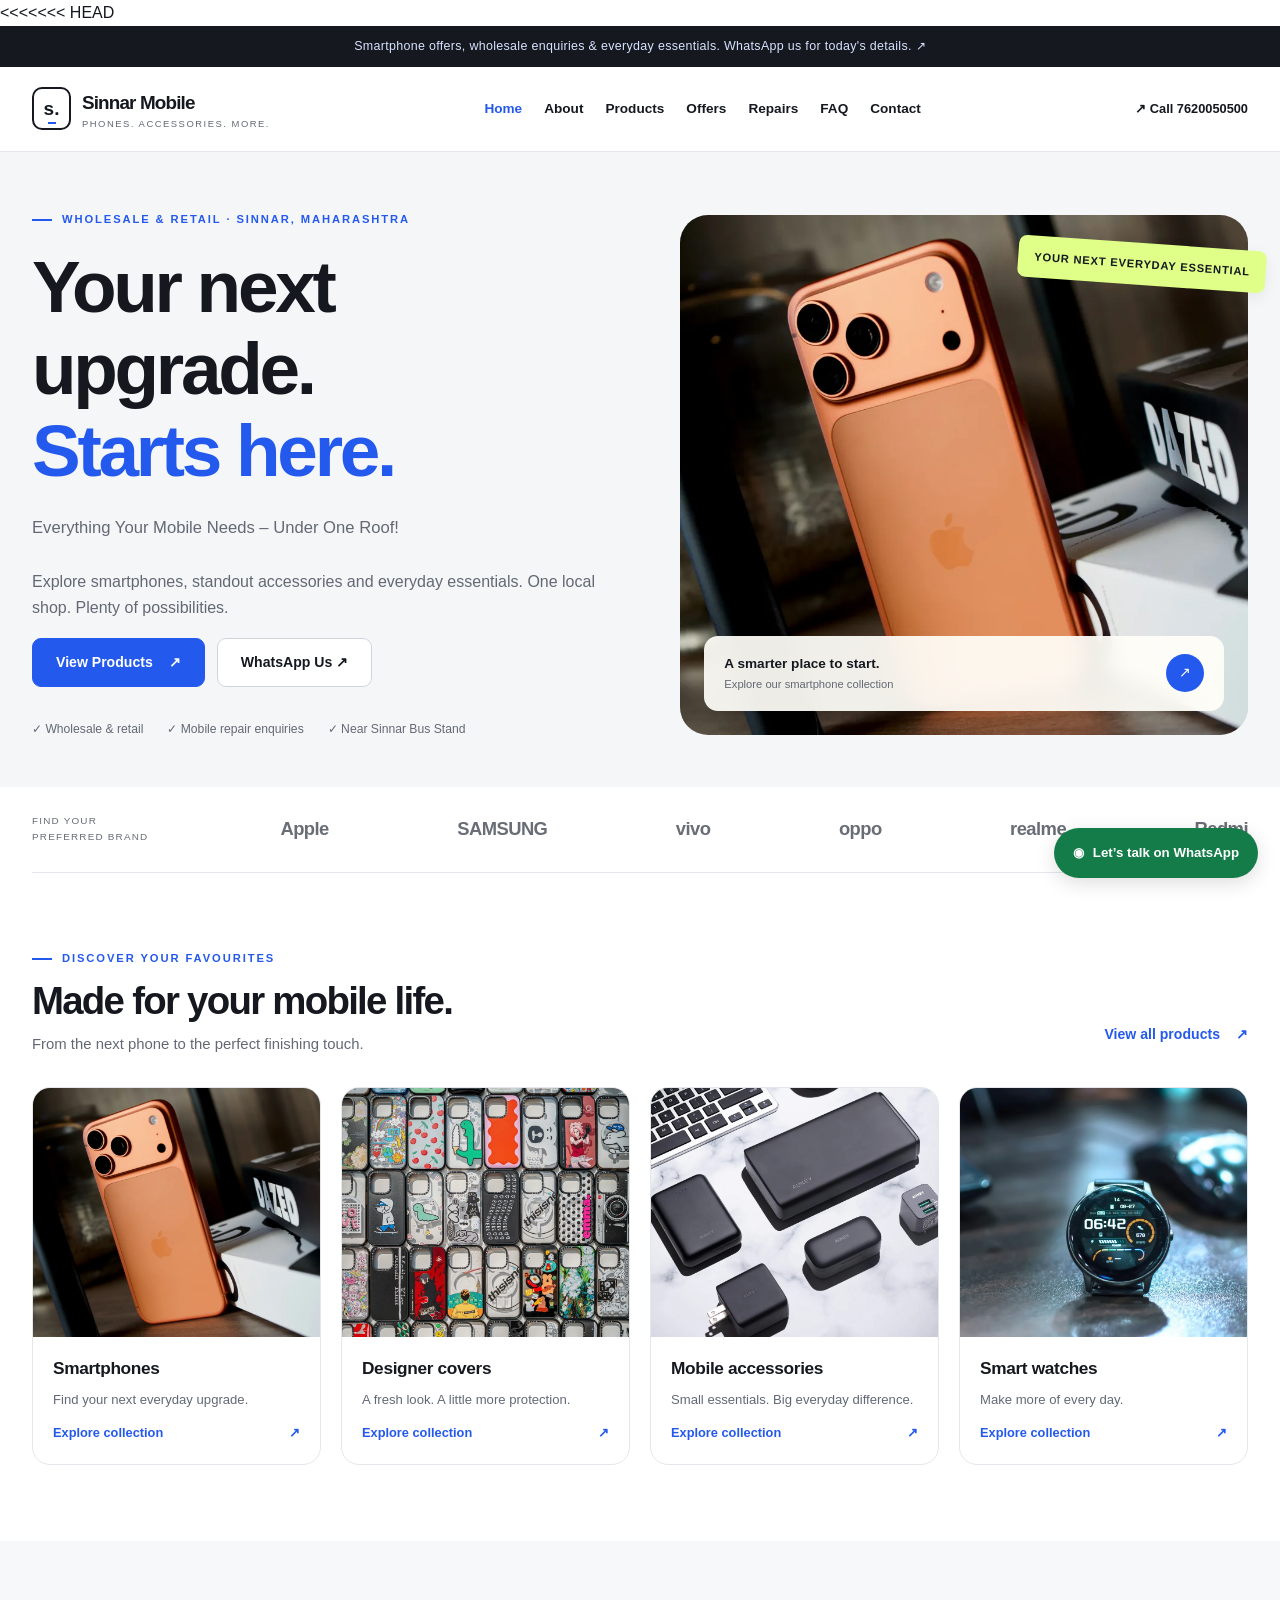
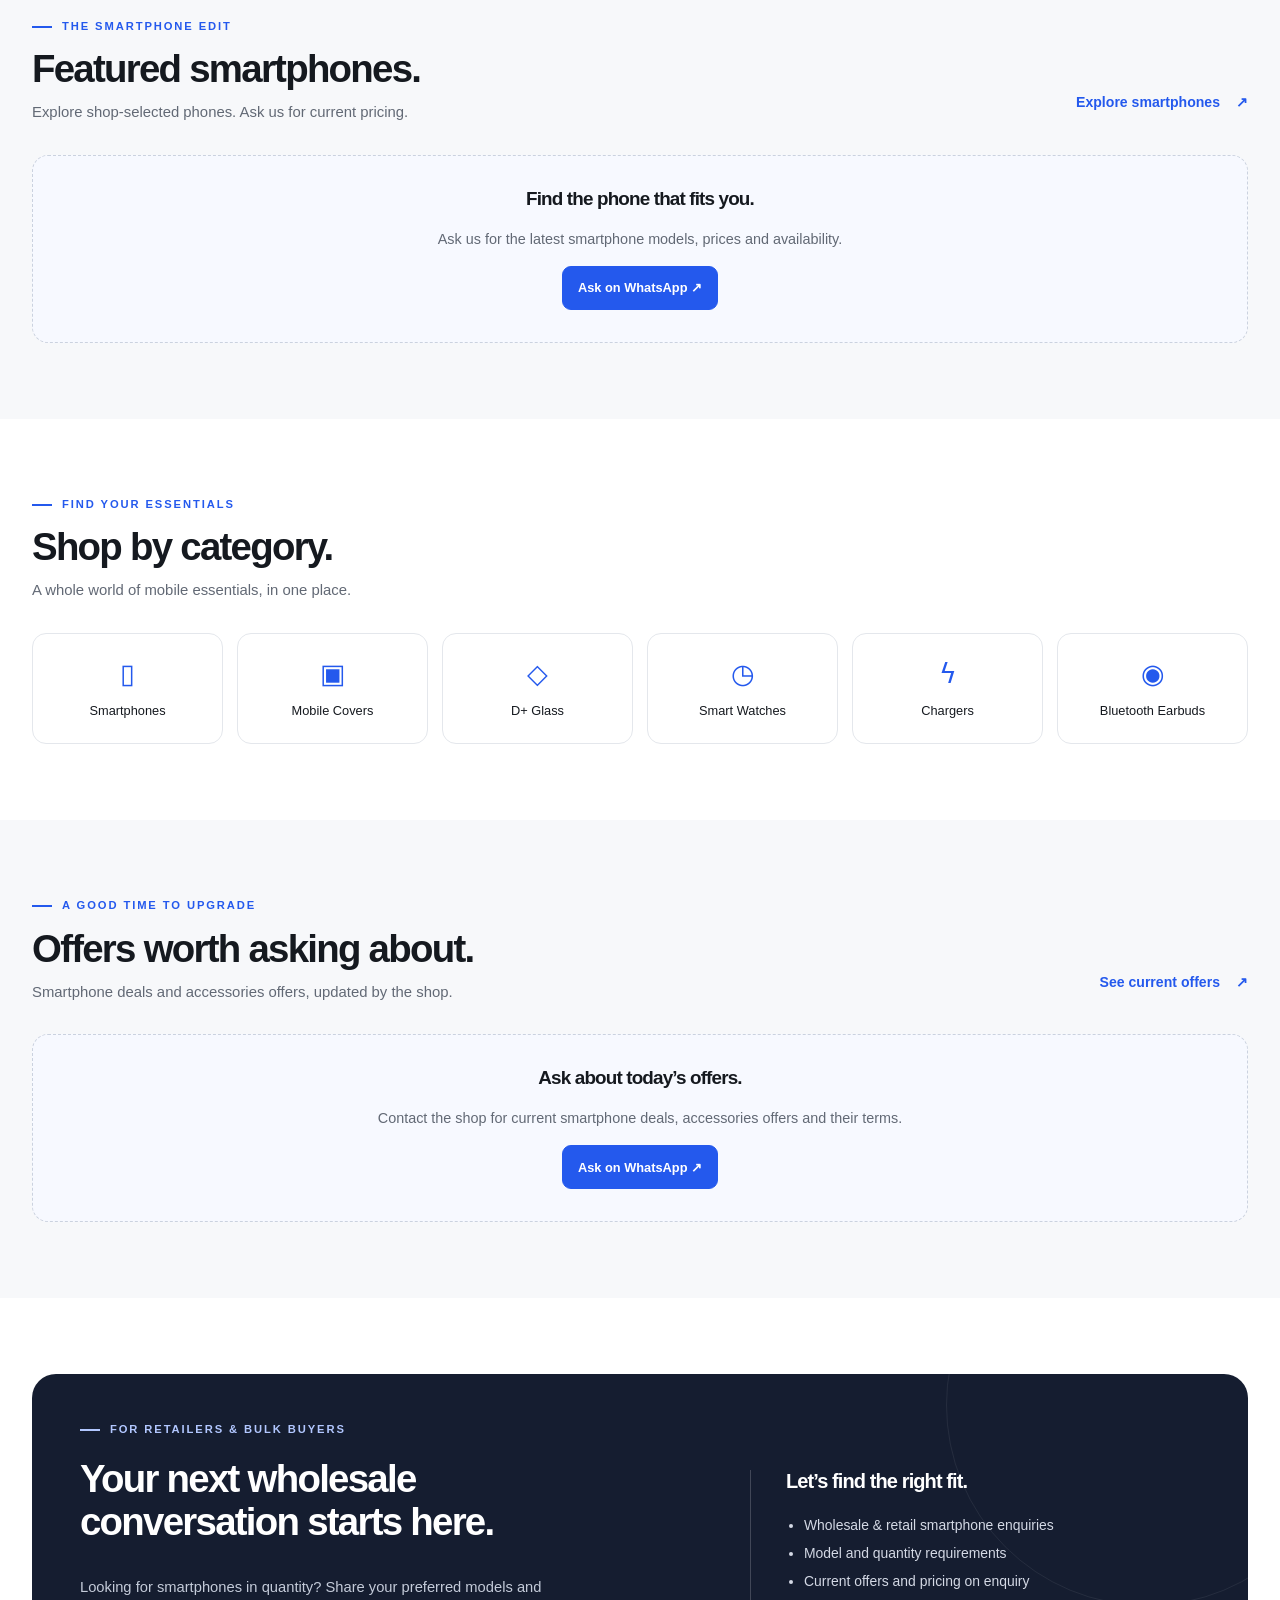
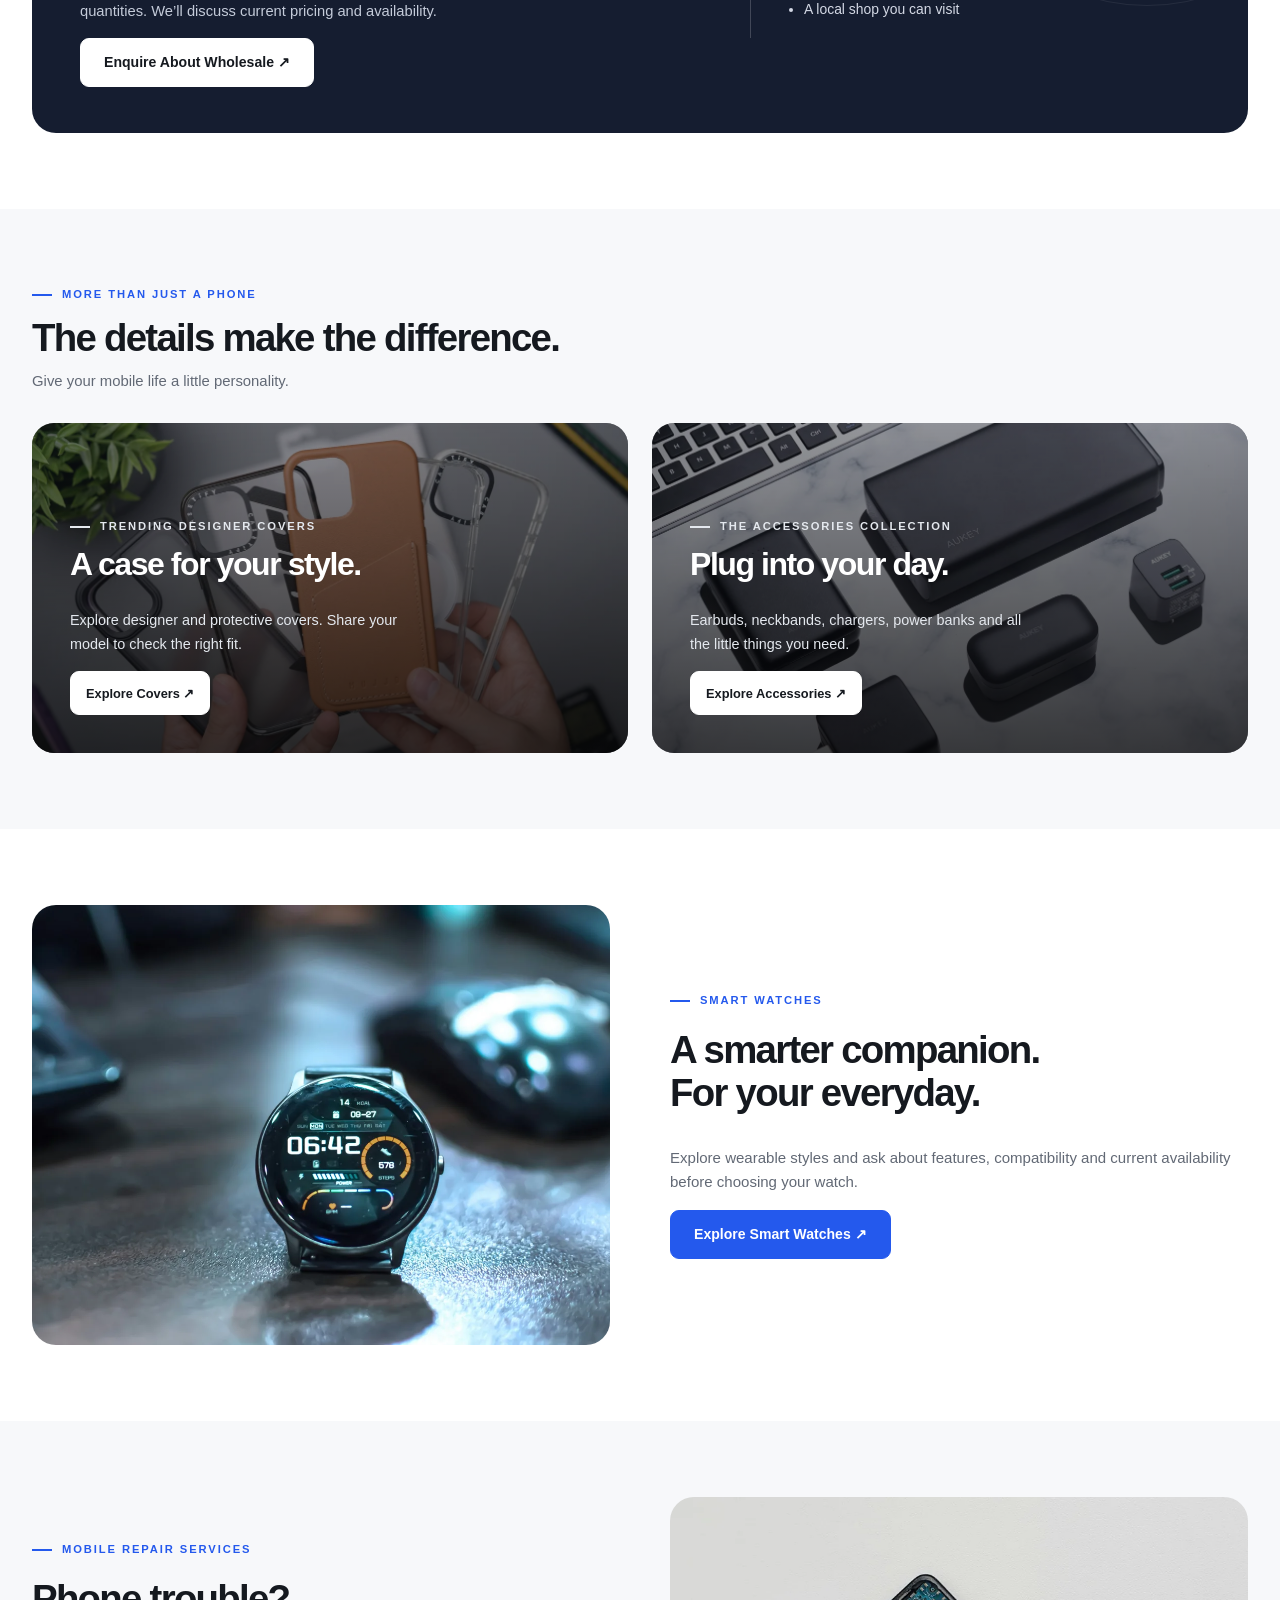
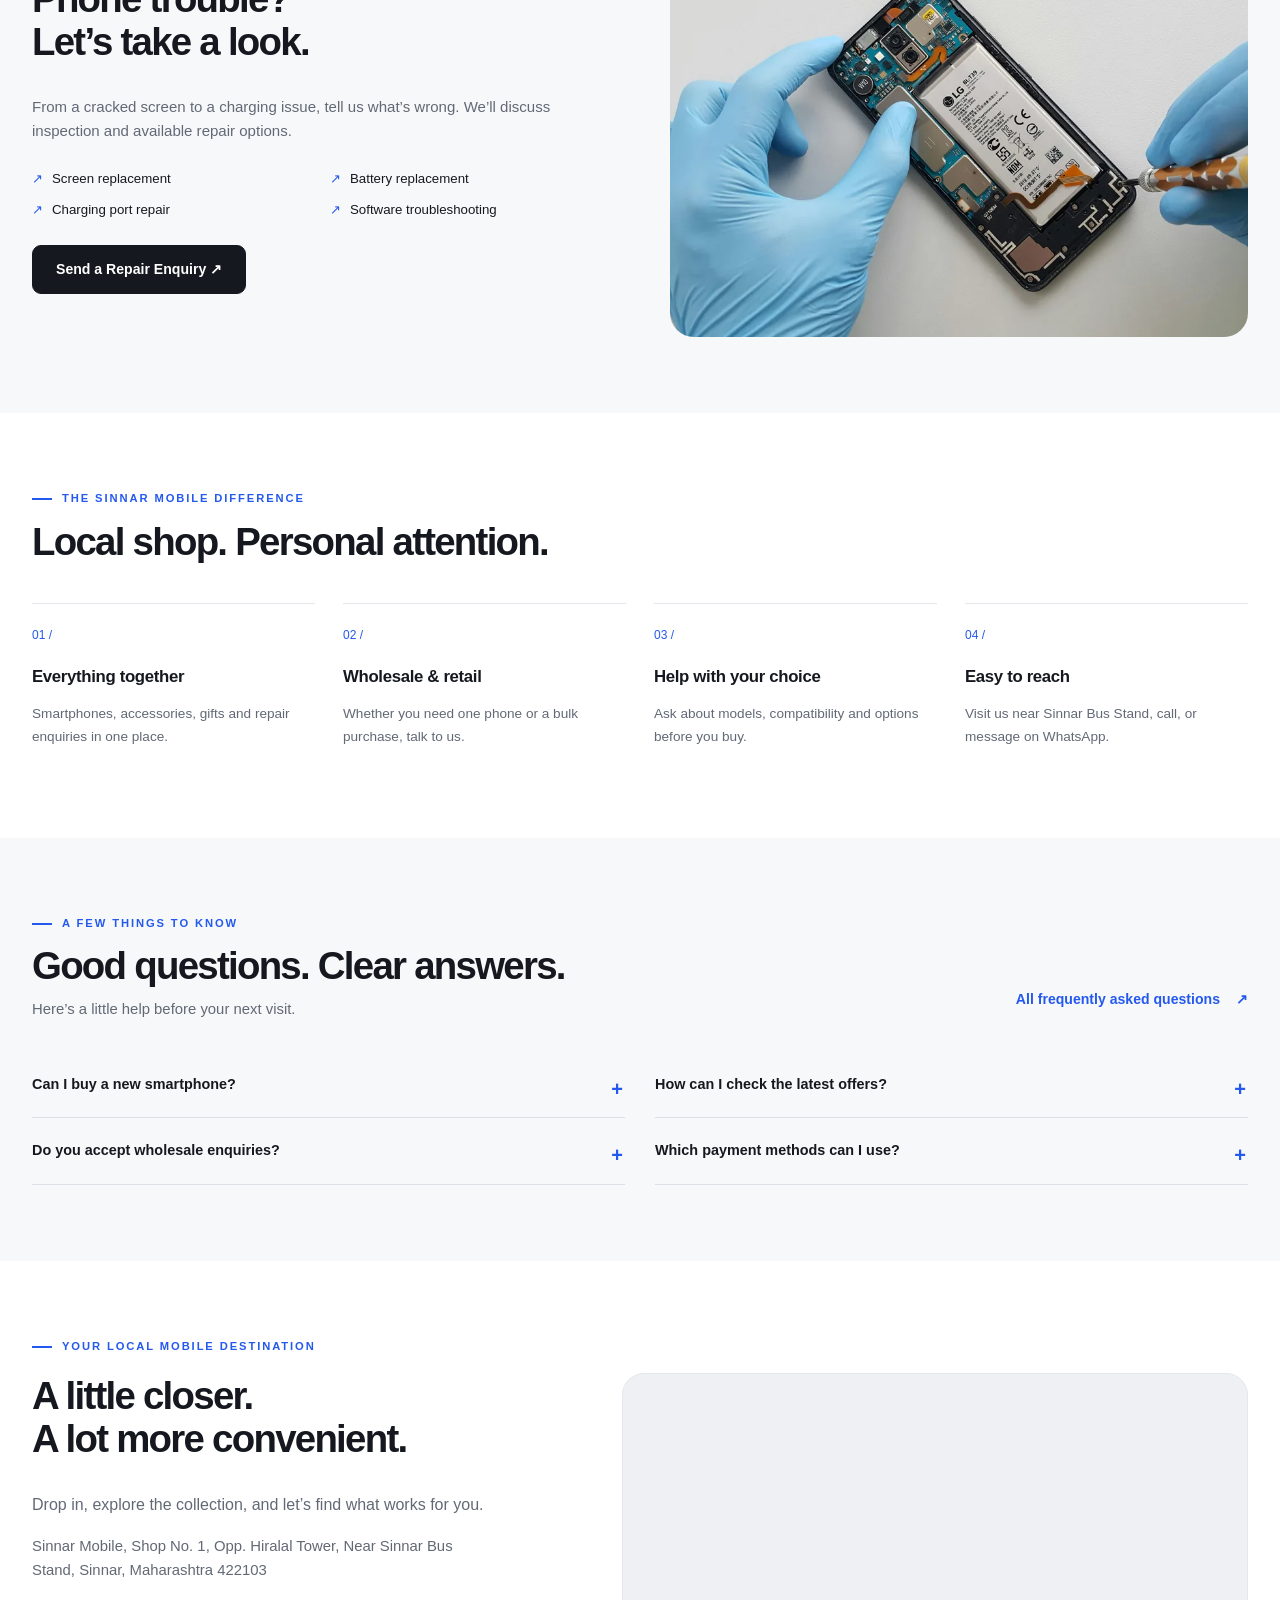
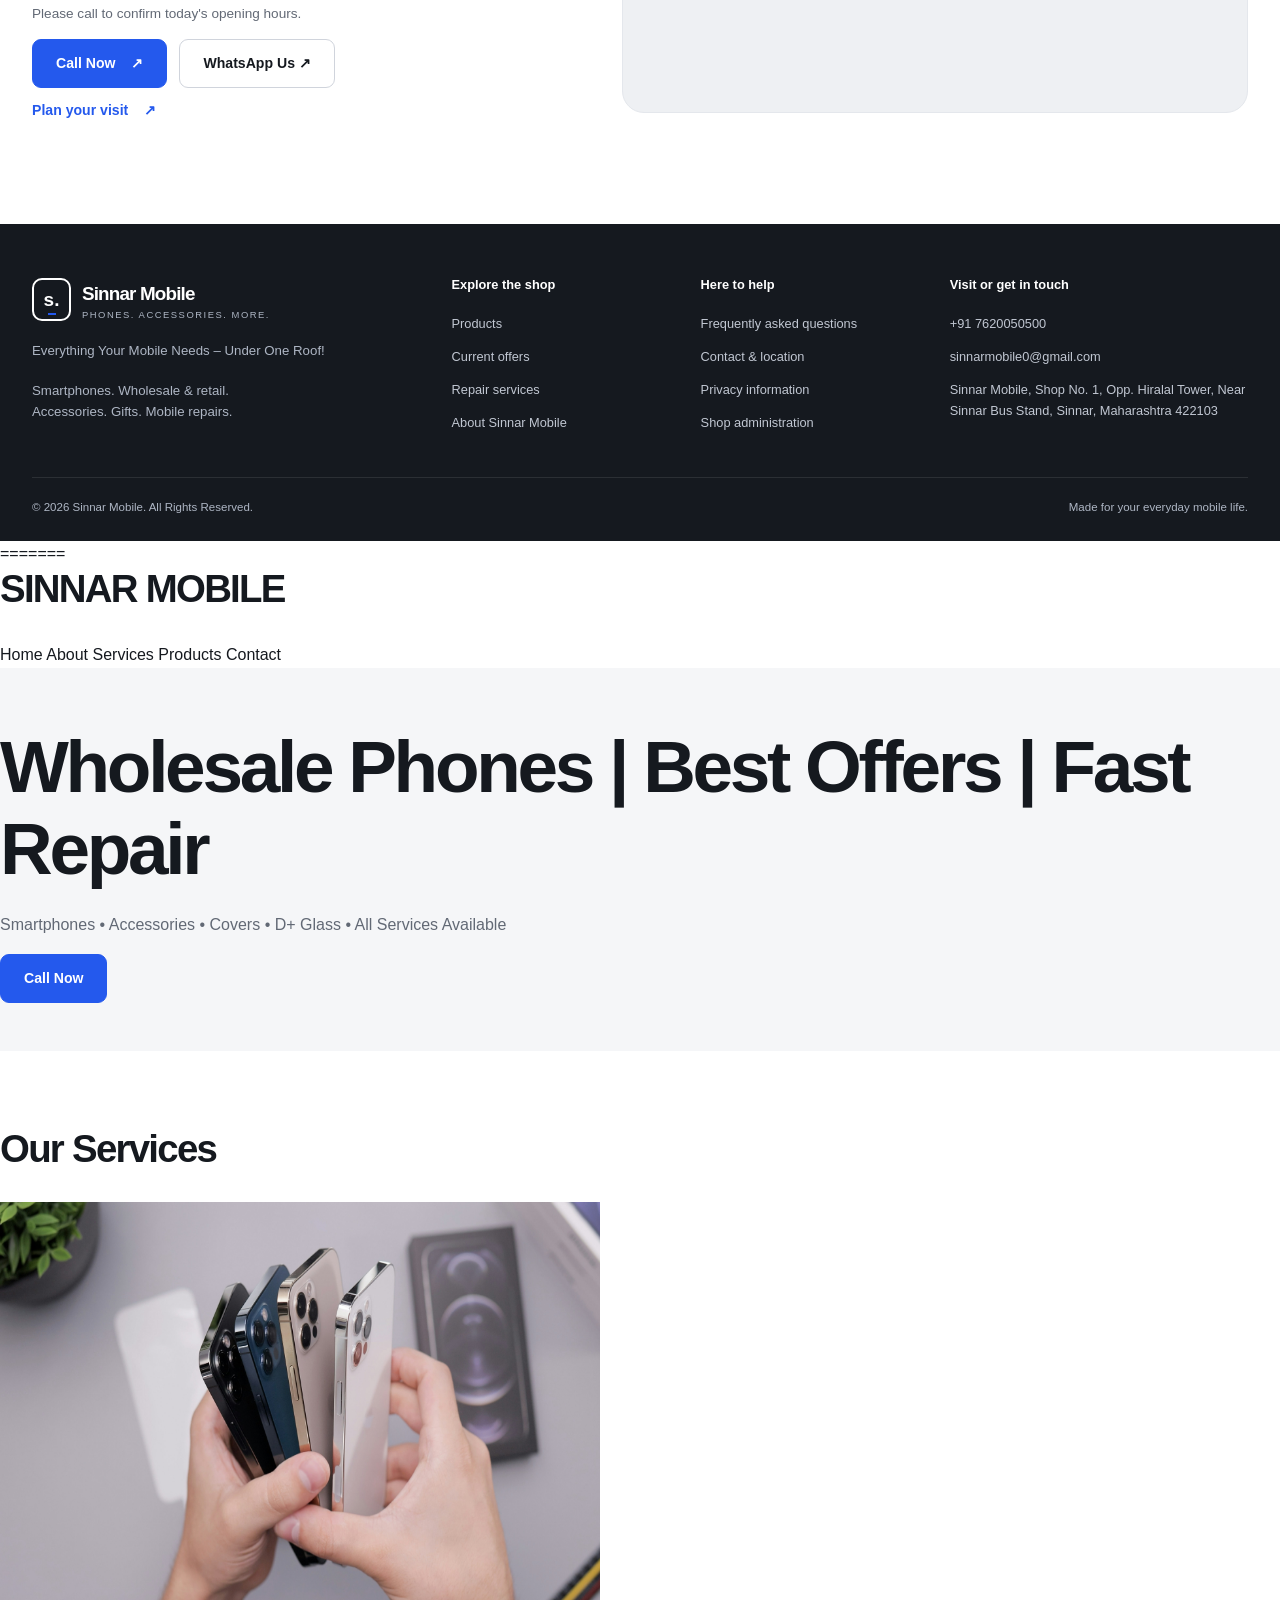
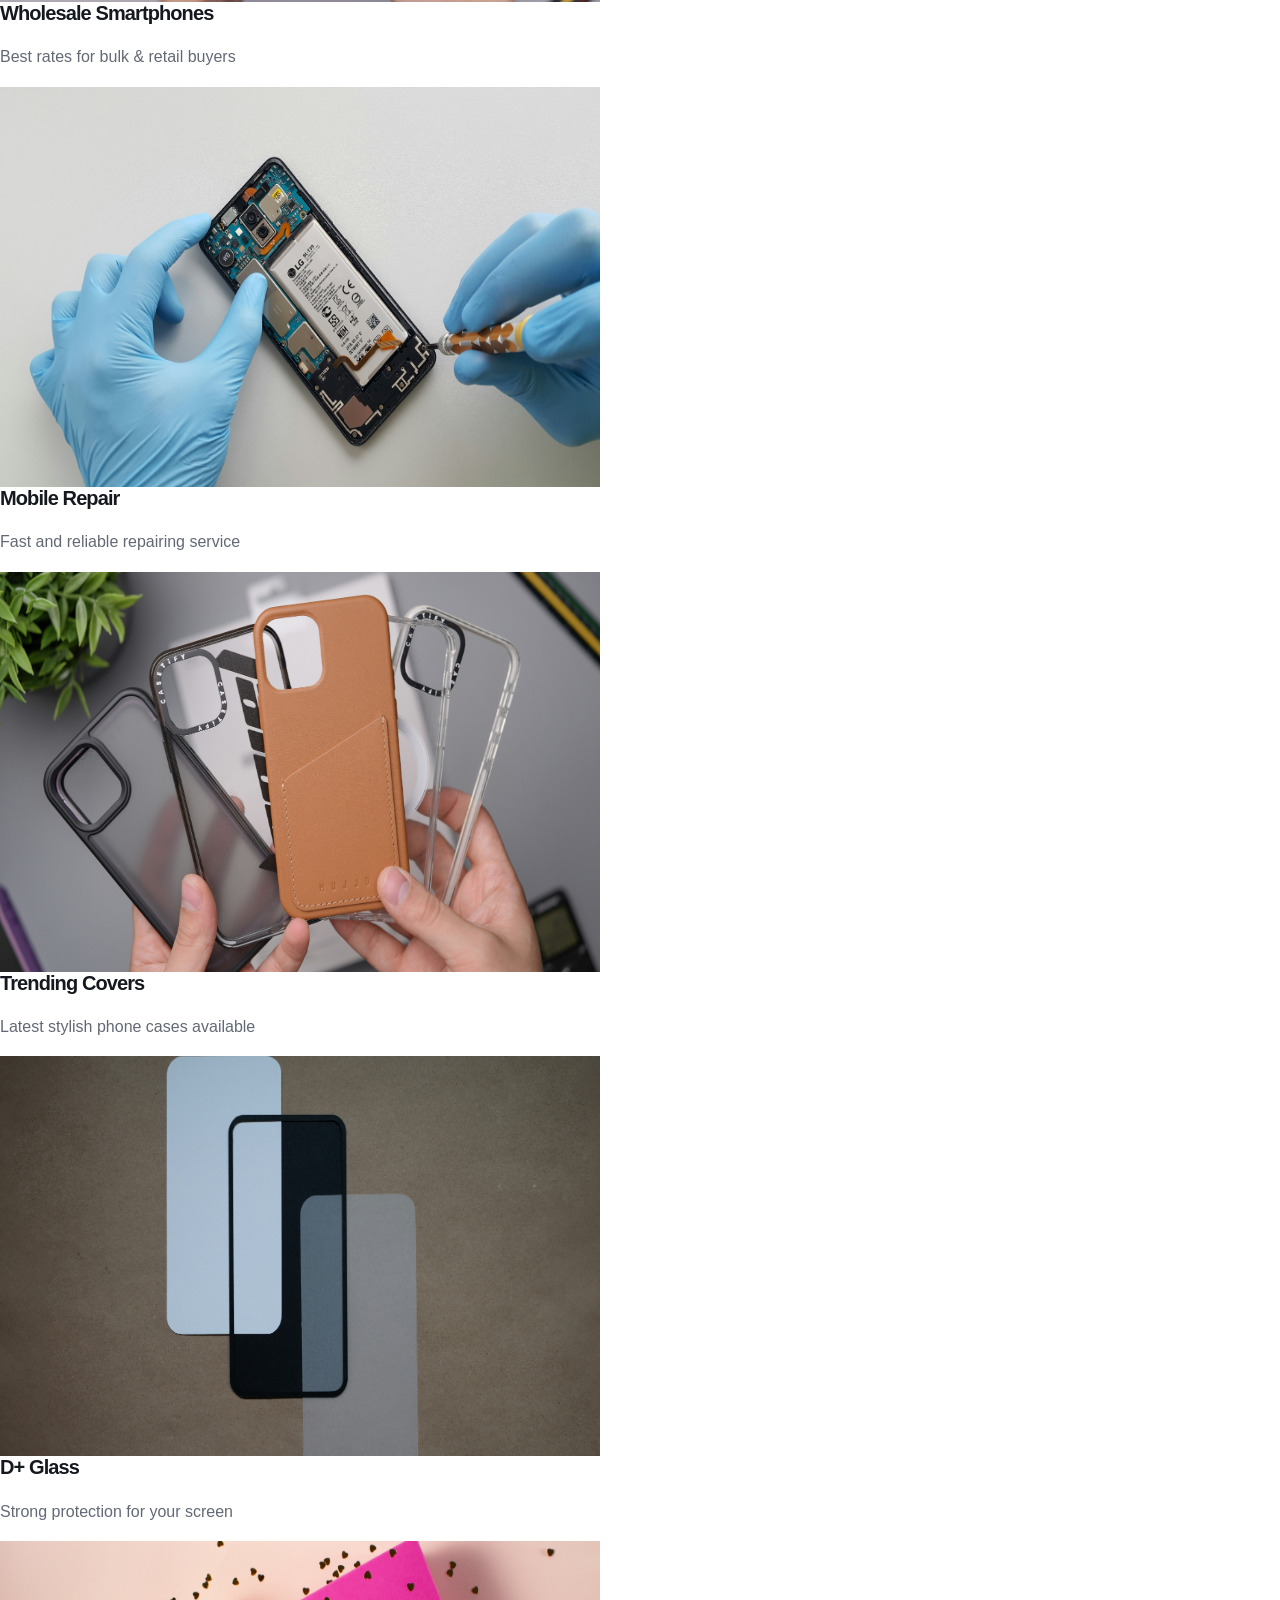
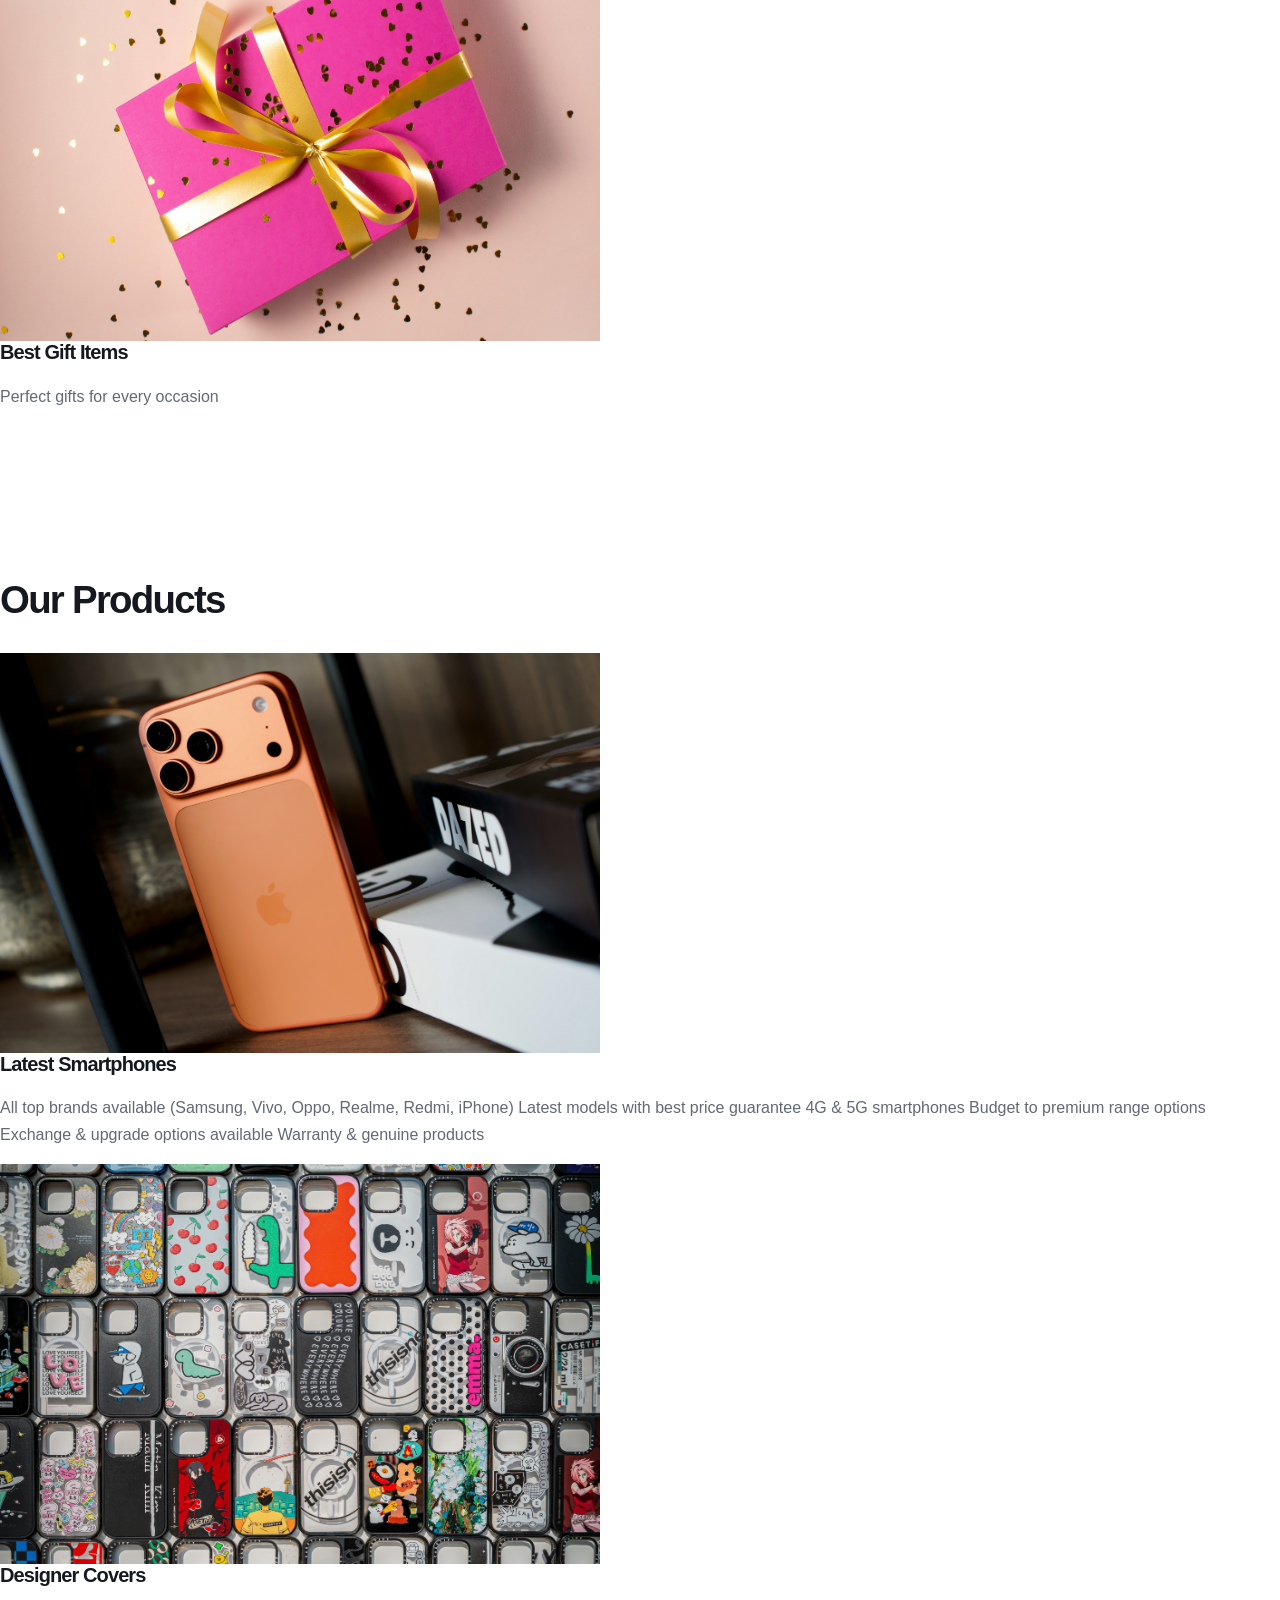
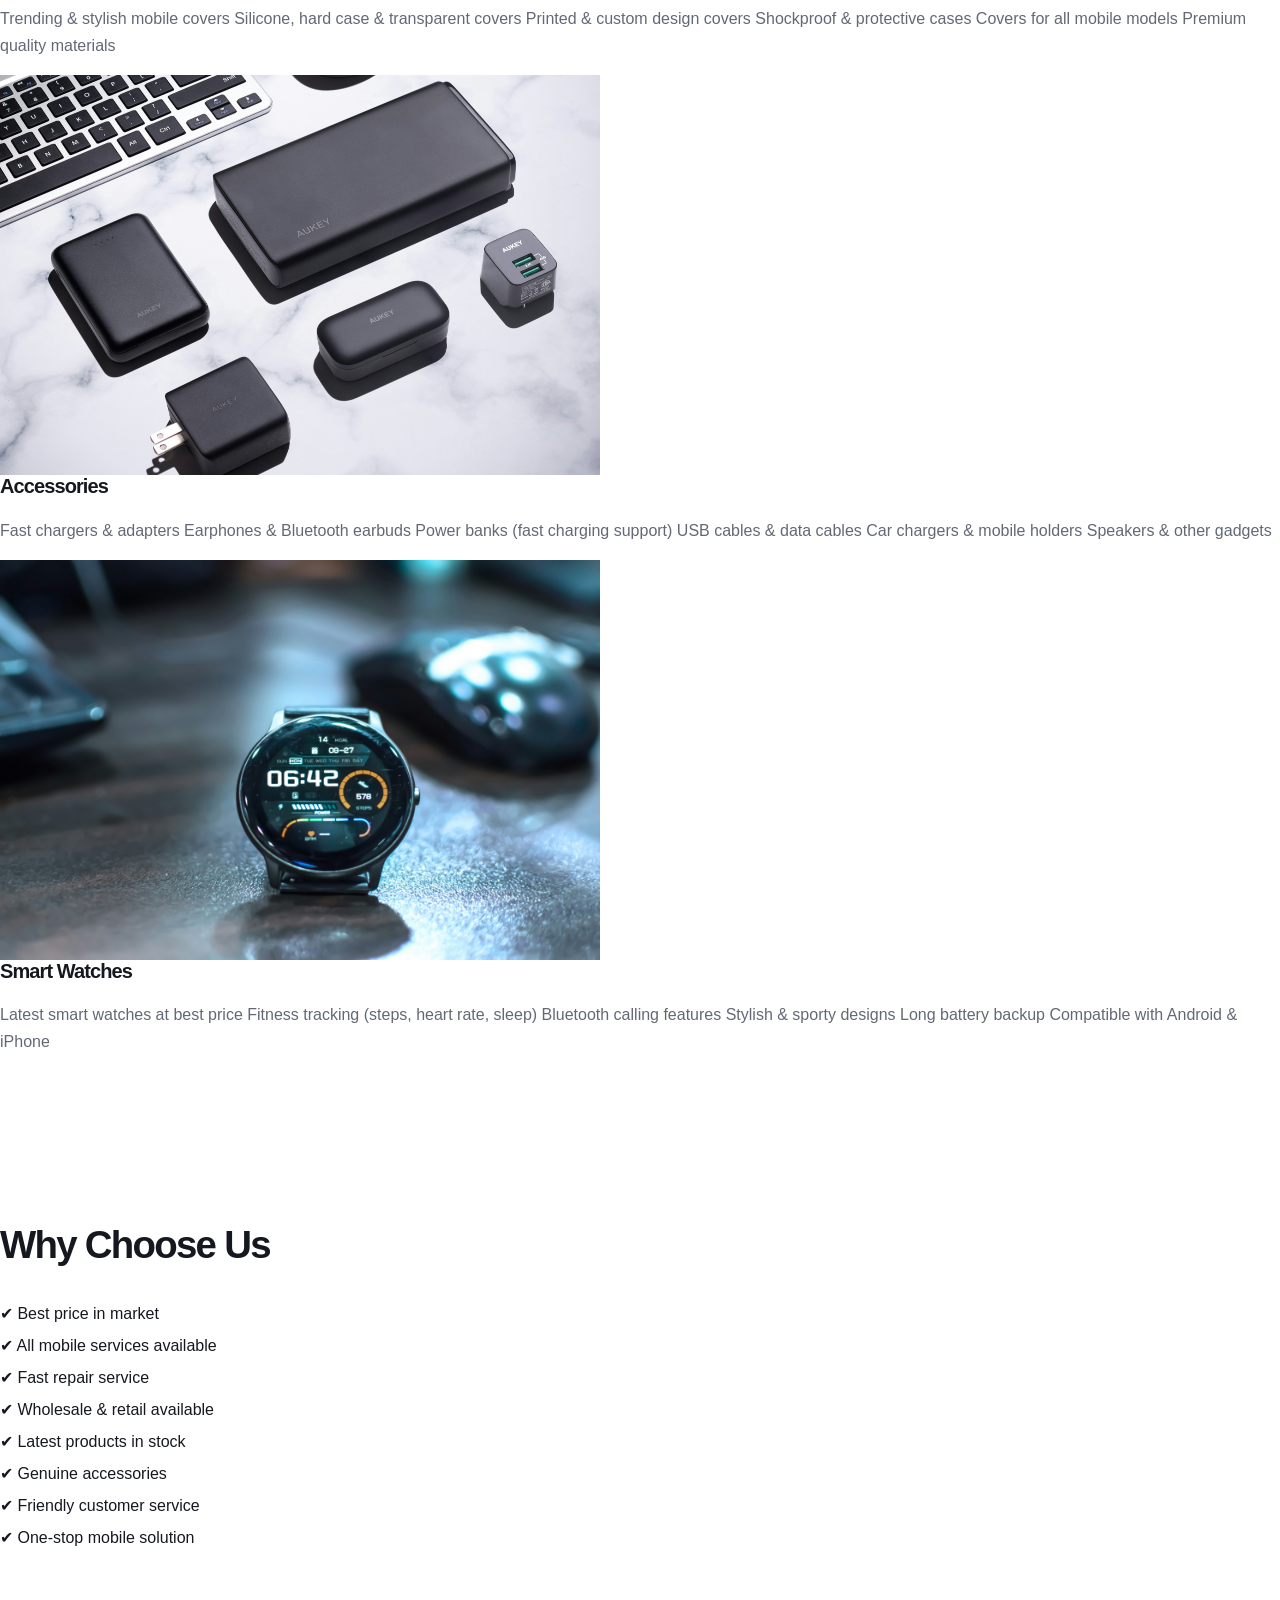
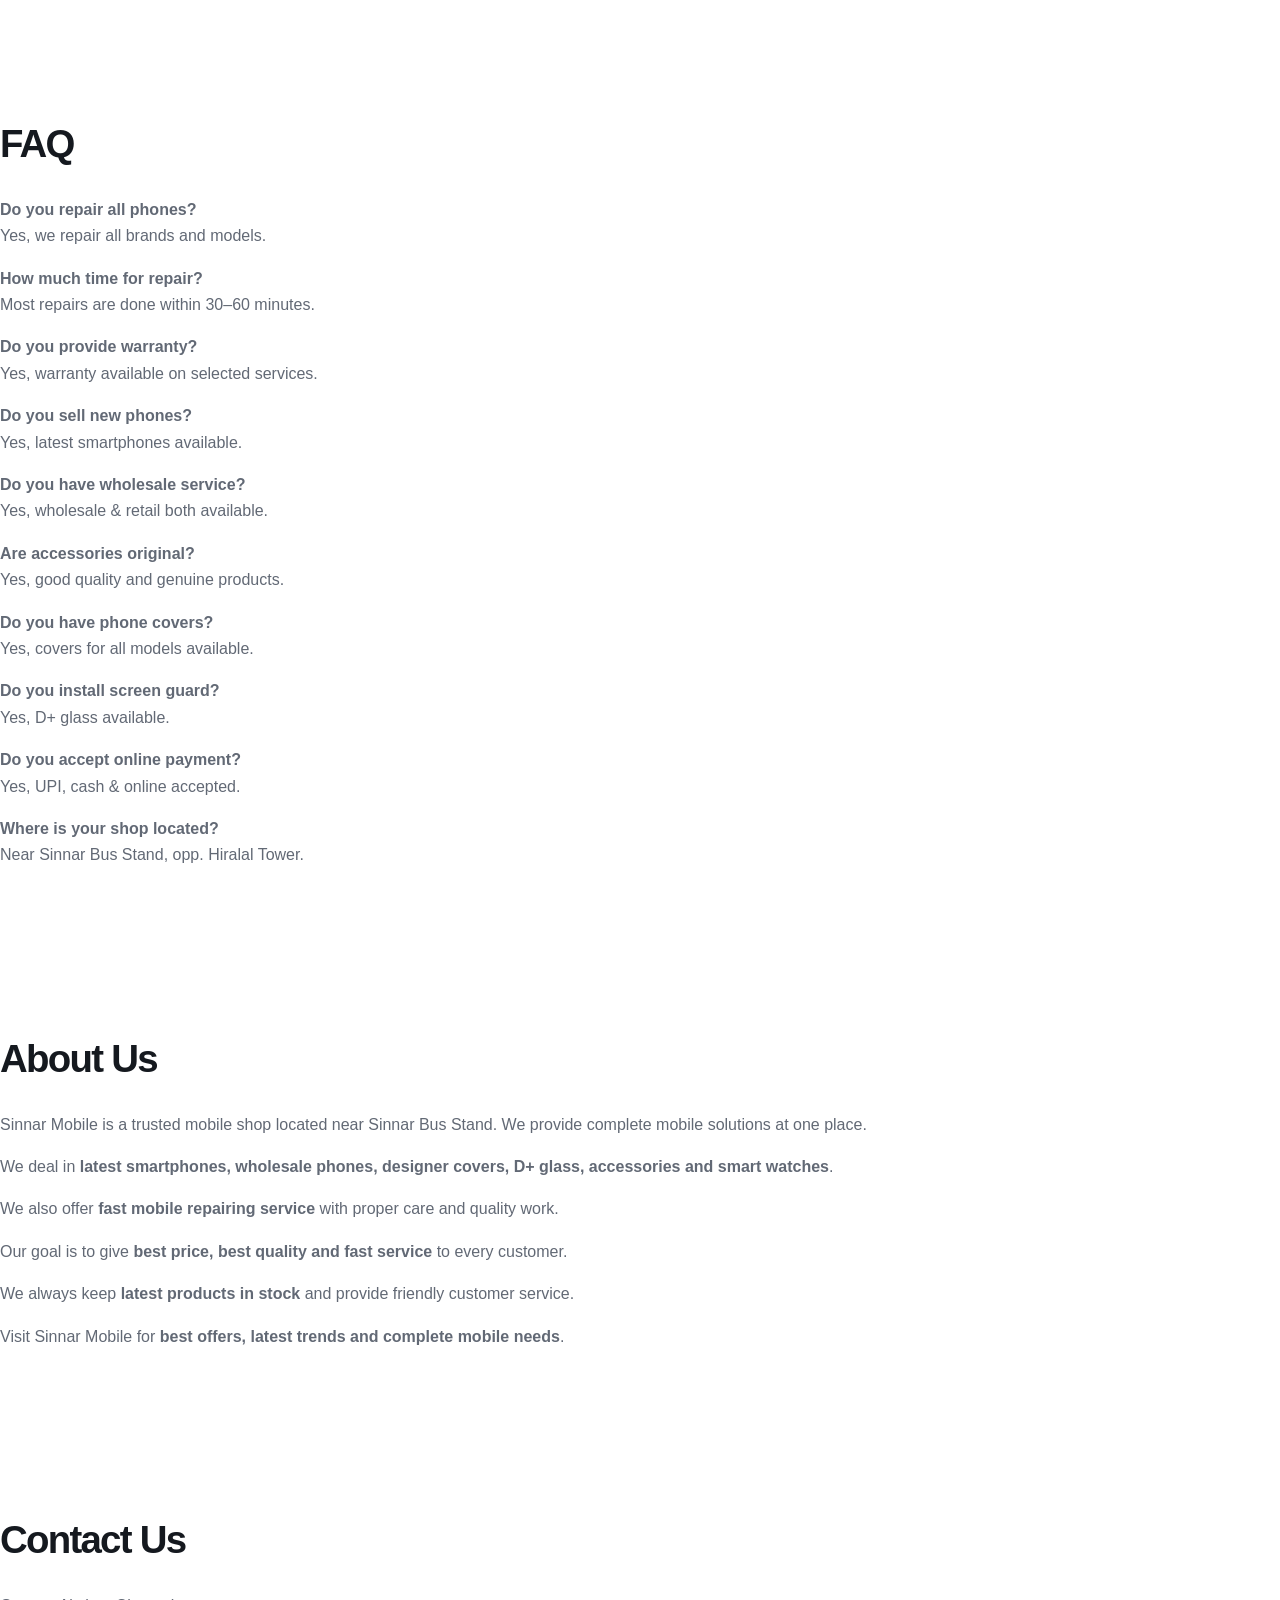
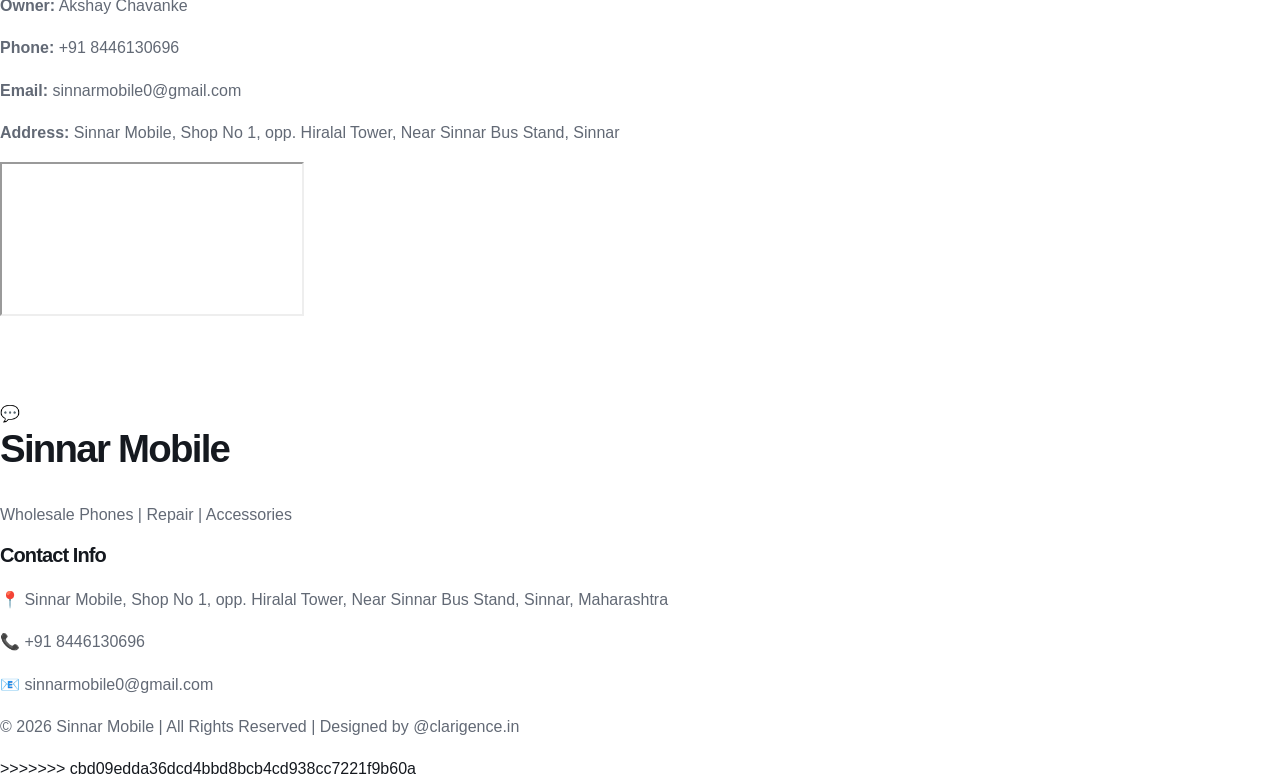
==== commit 76c198a4: "Merge branch 'main' of https://github.com/prashants-07/Sinnar-Mobile" ====
--- a/index.html
+++ b/index.html
@@ -1,4 +1,5 @@
 <!DOCTYPE html>
+<<<<<<< HEAD
 <html lang="en"><head><meta charset="utf-8"><meta name="viewport" content="width=device-width, initial-scale=1"><title>Smartphones, Accessories & Wholesale in Sinnar | Sinnar Mobile</title><meta name="description" content="Explore smartphones, wholesale deals, designer covers, smart watches, accessories and mobile repair enquiries at Sinnar Mobile near Sinnar Bus Stand. Call 7620050500."><meta name="theme-color" content="#2459ed"><link rel="canonical" href="https://prashants-07.github.io/Sinnar-Mobile/"><meta property="og:type" content="website"><meta property="og:title" content="Smartphones, Accessories & Wholesale in Sinnar | Sinnar Mobile"><meta property="og:description" content="Explore smartphones, wholesale deals, designer covers, smart watches, accessories and mobile repair enquiries at Sinnar Mobile near Sinnar Bus Stand. Call 7620050500."><meta property="og:url" content="https://prashants-07.github.io/Sinnar-Mobile/index.html"><meta property="og:image" content="https://prashants-07.github.io/Sinnar-Mobile/assets/images/iphone1.webp"><meta property="og:locale" content="en_IN"><link rel="icon" href="assets/images/favicon.svg" type="image/svg+xml"><link rel="stylesheet" href="assets/css/style.css"><script src="assets/js/config.js" defer></script><script type="module" src="assets/js/app.js"></script><script type="application/ld+json">{"@context": "https://schema.org", "@type": "Store", "name": "Sinnar Mobile", "url": "https://prashants-07.github.io/Sinnar-Mobile/", "telephone": "+917620050500", "email": "sinnarmobile0@gmail.com", "image": "https://prashants-07.github.io/Sinnar-Mobile/assets/images/shop.webp", "description": "Wholesale and retail mobile shop, smartphones, accessories, gifts and mobile repair enquiries.", "address": {"@type": "PostalAddress", "streetAddress": "Shop No. 1, Opp. Hiralal Tower, Near Sinnar Bus Stand", "addressLocality": "Sinnar", "addressRegion": "Maharashtra", "postalCode": "422103", "addressCountry": "IN"}}</script></head>
 <body><a class="skip-link" href="#main">Skip to content</a><div class="announcement"><a data-wa href="https://wa.me/917620050500"><span data-setting="announcement">Smartphone offers, wholesale enquiries &amp; everyday essentials. WhatsApp us for today’s details.</span> <span aria-hidden="true">↗</span></a></div><header class="site-header"><div class="container nav-row"><a class="brand" href="index.html" aria-label="Sinnar Mobile home"><span class="brand-mark" aria-hidden="true">s.</span><span><strong>Sinnar Mobile</strong><small>Phones. Accessories. More.</small></span></a><button class="menu-toggle" aria-label="Open navigation" aria-expanded="false" aria-controls="main-nav">☰</button><nav class="main-nav" id="main-nav" aria-label="Main navigation"><a href="index.html" aria-current=page>Home</a><a href="about.html" >About</a><a href="products.html" >Products</a><a href="offers.html" >Offers</a><a href="services.html" >Repairs</a><a href="faq.html" >FAQ</a><a href="contact.html" >Contact</a></nav><a class="nav-call" data-phone href="tel:7620050500"><span aria-hidden="true">↗</span> Call 7620050500</a></div></header>
 <main id="main"><section class="hero"><div class="container hero-grid"><div class="reveal"><span class="eyebrow">Wholesale &amp; retail · Sinnar, Maharashtra</span><h1>Your next upgrade.<br><em>Starts here.</em></h1><p class="intro" data-setting="tagline">Everything Your Mobile Needs – Under One Roof!</p><p>Explore smartphones, standout accessories and everyday essentials. One local shop. Plenty of possibilities.</p><div class="actions"><a class="btn" href="products.html">View Products <span aria-hidden="true">↗</span></a><a class="btn secondary" data-wa href="https://wa.me/917620050500" target="_blank" rel="noopener noreferrer">WhatsApp Us ↗</a></div><div class="hero-meta"><span>✓ Wholesale &amp; retail</span><span>✓ Mobile repair enquiries</span><span>✓ Near Sinnar Bus Stand</span></div></div><div class="hero-visual reveal"><img src="assets/images/iphone1.webp" alt="Close-up of a smartphone in an orange protective case" width="1200" height="800" class="" loading="eager" fetchpriority=high><span class="hero-sticker">YOUR NEXT EVERYDAY ESSENTIAL</span><a class="image-caption" href="products.html?category=Smartphones"><span><strong>A smarter place to start.</strong><small>Explore our smartphone collection</small></span><span class="circle" aria-hidden="true">↗</span></a></div></div></section>
@@ -12,4 +13,256 @@
 <section class="section"><div class="container split"><img src="assets/images/watch1.webp" alt="Smart watch collection" width="1200" height="800" class="" loading="lazy" ><div class="split-copy"><span class="eyebrow">Smart watches</span><h2>A smarter companion.<br>For your everyday.</h2><p>Explore wearable styles and ask about features, compatibility and current availability before choosing your watch.</p><a class="btn" href="products.html?category=Smart%20Watches">Explore Smart Watches ↗</a></div></div></section>
 <section class="section soft"><div class="container split"><div class="split-copy"><span class="eyebrow">Mobile repair services</span><h2>Phone trouble?<br>Let’s take a look.</h2><p>From a cracked screen to a charging issue, tell us what’s wrong. We’ll discuss inspection and available repair options.</p><ul class="service-list"><li>Screen replacement</li><li>Battery replacement</li><li>Charging port repair</li><li>Software troubleshooting</li></ul><a class="btn dark" href="services.html">Send a Repair Enquiry ↗</a></div><img src="assets/images/reaparing.webp" alt="Mobile phone repair work" width="1200" height="800" class="" loading="lazy" ></div></section>
 <section class="section"><div class="container"><div class="section-heading"><div><span class="eyebrow">The Sinnar Mobile difference</span><h2>Local shop. Personal attention.</h2><p></p></div></div><div class="benefits"><article class="benefit"><span class="number">01 /</span><h3>Everything together</h3><p>Smartphones, accessories, gifts and repair enquiries in one place.</p></article><article class="benefit"><span class="number">02 /</span><h3>Wholesale & retail</h3><p>Whether you need one phone or a bulk purchase, talk to us.</p></article><article class="benefit"><span class="number">03 /</span><h3>Help with your choice</h3><p>Ask about models, compatibility and options before you buy.</p></article><article class="benefit"><span class="number">04 /</span><h3>Easy to reach</h3><p>Visit us near Sinnar Bus Stand, call, or message on WhatsApp.</p></article></div></div></section>
-<section class="section soft"><div class="container"><div class="section-heading"><div><span class="eyebrow">A few things to know</span><h2>Good questions. Clear answers.</h2><p>Here’s a little help before your next visit.</p></div><a class="text-link" href="faq.html">All frequently asked questions <span aria-hidden="true">↗</span></a></div><div class="faq-grid" data-faqs="preview"><div class="faq-column"><details class="faq-item"><summary>Can I buy a new smartphone?</summary><p>Yes. We deal in smartphones for retail and wholesale buyers. Contact us for current models, prices and availability.</p></details><details class="faq-item"><summary>Do you accept wholesale enquiries?</summary><p>Yes. Share the models and quantities you need on WhatsApp and we will discuss your requirements.</p></details></div><div class="faq-column"><details class="faq-item"><summary>How can I check the latest offers?</summary><p>Visit our Offers page or message us on WhatsApp. Prices and offer terms are confirmed by the shop.</p></details><details class="faq-item"><summary>Which payment methods can I use?</summary><p>Please contact the shop to confirm currently accepted payment methods before your visit.</p></details></div></div></div></section><section class="section" id="location"><div class="container visit"><div><span class="eyebrow">Your local mobile destination</span><h2>A little closer.<br>A lot more convenient.</h2><p>Drop in, explore the collection, and let’s find what works for you.</p><address data-setting="address">Sinnar Mobile, Shop No. 1, Opp. Hiralal Tower, Near Sinnar Bus Stand, Sinnar, Maharashtra 422103</address><p class="hours" data-setting="businessHours">Please call to confirm today’s opening hours.</p><div class="actions"><a class="btn" data-phone href="tel:7620050500">Call Now <span aria-hidden="true">↗</span></a><a class="btn secondary" data-wa href="https://wa.me/917620050500" target="_blank" rel="noopener noreferrer">WhatsApp Us ↗</a></div><p><a class="text-link" href="contact.html">Plan your visit <span aria-hidden="true">↗</span></a></p></div><iframe class="map" title="Map to Sinnar Mobile near Sinnar Bus Stand" loading="lazy" referrerpolicy="no-referrer-when-downgrade" src="https://maps.google.com/maps?q=Sinnar%20Mobile%20Opp%20Hiralal%20Tower%20Sinnar%20422103&amp;z=16&amp;output=embed"></iframe></div></section></main><footer class="site-footer"><div class="container"><div class="footer-grid"><div><a class="brand" href="index.html"><span class="brand-mark" aria-hidden="true">s.</span><span><strong>Sinnar Mobile</strong><small>Phones. Accessories. More.</small></span></a><p>Everything Your Mobile Needs – Under One Roof!</p><p>Smartphones. Wholesale &amp; retail.<br>Accessories. Gifts. Mobile repairs.</p></div><div><h3>Explore the shop</h3><div class="footer-links"><a href="products.html">Products</a><a href="offers.html">Current offers</a><a href="services.html">Repair services</a><a href="about.html">About Sinnar Mobile</a></div></div><div><h3>Here to help</h3><div class="footer-links"><a href="faq.html">Frequently asked questions</a><a href="contact.html">Contact &amp; location</a><a href="privacy.html">Privacy information</a><a href="admin/" data-admin>Shop administration</a></div></div><div><h3>Visit or get in touch</h3><div class="footer-links"><a data-phone href="tel:7620050500">+91 <span data-setting="phone">7620050500</span></a><a data-email href="mailto:sinnarmobile0@gmail.com" data-setting="email">sinnarmobile0@gmail.com</a><span data-setting="address">Sinnar Mobile, Shop No. 1, Opp. Hiralal Tower, Near Sinnar Bus Stand, Sinnar, Maharashtra 422103</span></div></div></div><div class="footer-bottom"><span>© 2026 Sinnar Mobile. All Rights Reserved.</span><span>Made for your everyday mobile life.</span></div></div></footer><a class="whatsapp-float" data-wa href="https://wa.me/917620050500" target="_blank" rel="noopener noreferrer" aria-label="Chat with Sinnar Mobile on WhatsApp"><span aria-hidden="true">◉</span><span>Let’s talk on WhatsApp</span></a></body></html>+<section class="section soft"><div class="container"><div class="section-heading"><div><span class="eyebrow">A few things to know</span><h2>Good questions. Clear answers.</h2><p>Here’s a little help before your next visit.</p></div><a class="text-link" href="faq.html">All frequently asked questions <span aria-hidden="true">↗</span></a></div><div class="faq-grid" data-faqs="preview"><div class="faq-column"><details class="faq-item"><summary>Can I buy a new smartphone?</summary><p>Yes. We deal in smartphones for retail and wholesale buyers. Contact us for current models, prices and availability.</p></details><details class="faq-item"><summary>Do you accept wholesale enquiries?</summary><p>Yes. Share the models and quantities you need on WhatsApp and we will discuss your requirements.</p></details></div><div class="faq-column"><details class="faq-item"><summary>How can I check the latest offers?</summary><p>Visit our Offers page or message us on WhatsApp. Prices and offer terms are confirmed by the shop.</p></details><details class="faq-item"><summary>Which payment methods can I use?</summary><p>Please contact the shop to confirm currently accepted payment methods before your visit.</p></details></div></div></div></section><section class="section" id="location"><div class="container visit"><div><span class="eyebrow">Your local mobile destination</span><h2>A little closer.<br>A lot more convenient.</h2><p>Drop in, explore the collection, and let’s find what works for you.</p><address data-setting="address">Sinnar Mobile, Shop No. 1, Opp. Hiralal Tower, Near Sinnar Bus Stand, Sinnar, Maharashtra 422103</address><p class="hours" data-setting="businessHours">Please call to confirm today’s opening hours.</p><div class="actions"><a class="btn" data-phone href="tel:7620050500">Call Now <span aria-hidden="true">↗</span></a><a class="btn secondary" data-wa href="https://wa.me/917620050500" target="_blank" rel="noopener noreferrer">WhatsApp Us ↗</a></div><p><a class="text-link" href="contact.html">Plan your visit <span aria-hidden="true">↗</span></a></p></div><iframe class="map" title="Map to Sinnar Mobile near Sinnar Bus Stand" loading="lazy" referrerpolicy="no-referrer-when-downgrade" src="https://maps.google.com/maps?q=Sinnar%20Mobile%20Opp%20Hiralal%20Tower%20Sinnar%20422103&amp;z=16&amp;output=embed"></iframe></div></section></main><footer class="site-footer"><div class="container"><div class="footer-grid"><div><a class="brand" href="index.html"><span class="brand-mark" aria-hidden="true">s.</span><span><strong>Sinnar Mobile</strong><small>Phones. Accessories. More.</small></span></a><p>Everything Your Mobile Needs – Under One Roof!</p><p>Smartphones. Wholesale &amp; retail.<br>Accessories. Gifts. Mobile repairs.</p></div><div><h3>Explore the shop</h3><div class="footer-links"><a href="products.html">Products</a><a href="offers.html">Current offers</a><a href="services.html">Repair services</a><a href="about.html">About Sinnar Mobile</a></div></div><div><h3>Here to help</h3><div class="footer-links"><a href="faq.html">Frequently asked questions</a><a href="contact.html">Contact &amp; location</a><a href="privacy.html">Privacy information</a><a href="admin/" data-admin>Shop administration</a></div></div><div><h3>Visit or get in touch</h3><div class="footer-links"><a data-phone href="tel:7620050500">+91 <span data-setting="phone">7620050500</span></a><a data-email href="mailto:sinnarmobile0@gmail.com" data-setting="email">sinnarmobile0@gmail.com</a><span data-setting="address">Sinnar Mobile, Shop No. 1, Opp. Hiralal Tower, Near Sinnar Bus Stand, Sinnar, Maharashtra 422103</span></div></div></div><div class="footer-bottom"><span>© 2026 Sinnar Mobile. All Rights Reserved.</span><span>Made for your everyday mobile life.</span></div></div></footer><a class="whatsapp-float" data-wa href="https://wa.me/917620050500" target="_blank" rel="noopener noreferrer" aria-label="Chat with Sinnar Mobile on WhatsApp"><span aria-hidden="true">◉</span><span>Let’s talk on WhatsApp</span></a></body></html>
+=======
+<html lang="en">
+<head>
+<meta charset="UTF-8">
+<meta name="viewport" content="width=device-width, initial-scale=1.0">
+<title>Sinnar Mobile</title>
+
+<link rel="stylesheet" href="style.css">
+
+<!-- Google Fonts -->
+<link href="https://fonts.googleapis.com/css2?family=Poppins:wght@300;600&display=swap" rel="stylesheet">
+
+</head>
+
+<body>
+
+<!-- HEADER -->
+<header>
+    <h2>SINNAR MOBILE</h2>
+    <nav aria-label="Main navigation">
+        <a href="#home">Home</a>
+        <a href="#about">About</a>
+        <a href="#services">Services</a>
+        <a href="#products">Products</a>
+        <a href="#contact">Contact</a>
+    </nav>
+</header>
+
+<!-- HERO -->
+<section id="home" class="hero">
+    
+    <h1>Wholesale Phones | Best Offers | Fast Repair</h1>
+    <p>Smartphones • Accessories • Covers • D+ Glass • All Services Available</p>
+    <a href="tel:8446130696" class="btn">Call Now</a>
+</section>
+
+<!-- SERVICES -->
+<section id="services" class="section">
+    <h2>Our Services</h2>
+
+    <div class="cards">
+
+        <div class="card">
+            <img src="phones.jpg" alt="Wholesale smartphones" loading="lazy" width="600" height="400">
+            <h3>Wholesale Smartphones</h3>
+            <p>Best rates for bulk & retail buyers</p>
+        </div>
+
+        <div class="card">
+            <img src="reaparing.jpg" alt="Mobile phone repair" loading="lazy" width="600" height="400">
+            <h3>Mobile Repair</h3>
+            <p>Fast and reliable repairing service</p>
+        </div>
+
+        <div class="card">
+            <img src="covers.jpg" alt="Phone covers" loading="lazy" width="600" height="400">
+            <h3>Trending Covers</h3>
+            <p>Latest stylish phone cases available</p>
+        </div>
+
+        <div class="card">
+            <img src="glass.jpg" alt="Screen protection glass" loading="lazy" width="600" height="400">
+            <h3>D+ Glass</h3>
+            <p>Strong protection for your screen</p>
+        </div>
+
+        <div class="card">
+            <img src="gift.jpg" alt="Gift items" loading="lazy" width="600" height="400">
+            <h3>Best Gift Items</h3>
+            <p>Perfect gifts for every occasion</p>
+        </div>
+    </div>
+</section>
+
+<!-- PRODUCTS -->
+<section id="products" class="section">
+    <h2>Our Products</h2>
+
+    <div class="cards">
+
+        <div class="card">
+            <img src="iphone1.jpg" alt="Latest smartphones" loading="lazy" width="600" height="400">
+            <h3>Latest Smartphones</h3>
+            <p>All top brands available (Samsung, Vivo, Oppo, Realme, Redmi, iPhone)
+Latest models with best price guarantee
+4G & 5G smartphones
+Budget to premium range options
+Exchange & upgrade options available
+Warranty & genuine products</p>
+        </div>
+
+        <div class="card">
+            <img src="case1.jpg" alt="Designer phone covers" loading="lazy" width="600" height="400">
+            <h3>Designer Covers</h3>
+            <p>Trending & stylish mobile covers
+Silicone, hard case & transparent covers
+Printed & custom design covers
+Shockproof & protective cases
+Covers for all mobile models
+Premium quality materials</p>
+        </div>
+
+
+        <div class="card">
+            <img src="Accessories1.jpg" alt="Mobile accessories" loading="lazy" width="600" height="400">
+            <h3>Accessories</h3>
+            <p>Fast chargers & adapters
+Earphones & Bluetooth earbuds
+Power banks (fast charging support)
+USB cables & data cables
+Car chargers & mobile holders
+Speakers & other gadgets</p>
+        </div>
+
+        <div class="card">
+            <img src="watch1.jpg" alt="Smart watches" loading="lazy" width="600" height="400">
+            <h3>Smart Watches</h3>
+            <p>Latest smart watches at best price
+Fitness tracking (steps, heart rate, sleep)
+Bluetooth calling features
+Stylish & sporty designs
+Long battery backup
+Compatible with Android & iPhone</p>
+        </div>
+
+    </div>
+</section>
+
+
+<section class="section">
+    <h2>Why Choose Us</h2>
+
+    <ul style="list-style:none; padding:0; line-height:2;">
+        <li>✔ Best price in market</li>
+        <li>✔ All mobile services available</li>
+        <li>✔ Fast repair service</li>
+        <li>✔ Wholesale & retail available</li>
+        <li>✔ Latest products in stock</li>
+        <li>✔ Genuine accessories</li>
+        <li>✔ Friendly customer service</li>
+        <li>✔ One-stop mobile solution</li>
+    </ul>
+</section>
+
+<!-- FAQ -->
+<section class="section">
+    <h2>FAQ</h2>
+
+    <div class="faq-container">
+
+        <!-- LEFT SIDE -->
+        <div class="faq-column">
+            <p><b>Do you repair all phones?</b><br>Yes, we repair all brands and models.</p>
+
+            <p><b>How much time for repair?</b><br>Most repairs are done within 30–60 minutes.</p>
+
+            <p><b>Do you provide warranty?</b><br>Yes, warranty available on selected services.</p>
+
+            <p><b>Do you sell new phones?</b><br>Yes, latest smartphones available.</p>
+
+            <p><b>Do you have wholesale service?</b><br>Yes, wholesale & retail both available.</p>
+        </div>
+
+        <!-- RIGHT SIDE -->
+        <div class="faq-column">
+            <p><b>Are accessories original?</b><br>Yes, good quality and genuine products.</p>
+
+            <p><b>Do you have phone covers?</b><br>Yes, covers for all models available.</p>
+
+            <p><b>Do you install screen guard?</b><br>Yes, D+ glass available.</p>
+
+            <p><b>Do you accept online payment?</b><br>Yes, UPI, cash & online accepted.</p>
+
+            <p><b>Where is your shop located?</b><br>Near Sinnar Bus Stand, opp. Hiralal Tower.</p>
+        </div>
+
+    </div>
+</section>
+
+<!-- ABOUT -->
+<section id="about" class="section">
+    <h2>About Us</h2>
+
+    <p>
+    Sinnar Mobile is a trusted mobile shop located near Sinnar Bus Stand.  
+    We provide complete mobile solutions at one place.
+    </p>
+
+    <p>
+    We deal in <b>latest smartphones, wholesale phones, designer covers, D+ glass, accessories and smart watches</b>.
+    </p>
+
+    <p>
+    We also offer <b>fast mobile repairing service</b> with proper care and quality work.
+    </p>
+
+    <p>
+    Our goal is to give <b>best price, best quality and fast service</b> to every customer.
+    </p>
+
+    <p>
+    We always keep <b>latest products in stock</b> and provide friendly customer service.
+    </p>
+
+    <p>
+    Visit Sinnar Mobile for <b>best offers, latest trends and complete mobile needs</b>.
+    </p>
+
+</section>
+
+<!-- CONTACT -->
+<section id="contact" class="section">
+    <h2>Contact Us</h2>
+    <p><b>Owner:</b> Akshay Chavanke</p>
+    <p><b>Phone:</b> +91 8446130696</p>
+    <p><b>Email:</b> sinnarmobile0@gmail.com</p>
+    <p><b>Address:</b> Sinnar Mobile, Shop No 1, opp. Hiralal Tower, Near Sinnar Bus Stand, Sinnar</p>
+
+    <!-- MAP -->
+    <iframe title="Sinnar Mobile shop location" loading="lazy" 
+    src="https://maps.google.com/maps?q=Sinnar%20Bus%20Stand&t=&z=13&ie=UTF8&iwloc=&output=embed">
+    </iframe>
+
+</section>
+
+<!-- WHATSAPP BUTTON -->
+<a href="https://wa.me/918446130696" class="whatsapp" aria-label="Chat with Sinnar Mobile on WhatsApp">💬</a>
+
+<!-- FOOTER -->
+<footer class="footer">
+
+  <div class="footer-section">
+    <h2>Sinnar Mobile</h2>
+    <p>Wholesale Phones | Repair | Accessories</p>
+  </div>
+
+  <div class="footer-section">
+    <h3>Contact Info</h3>
+    <p>📍 Sinnar Mobile, Shop No 1, opp. Hiralal Tower, Near Sinnar Bus Stand, Sinnar, Maharashtra</p>
+    <p>📞 +91 8446130696</p>
+    <p>📧 sinnarmobile0@gmail.com</p>
+  </div>
+
+  <p class="copy">© 2026 Sinnar Mobile | All Rights Reserved | Designed by @clarigence.in</p>
+
+</footer>
+
+<script src="script.js"></script>
+
+</body>
+</html>
+>>>>>>> cbd09edda36dcd4bbd8bcb4cd938cc7221f9b60a
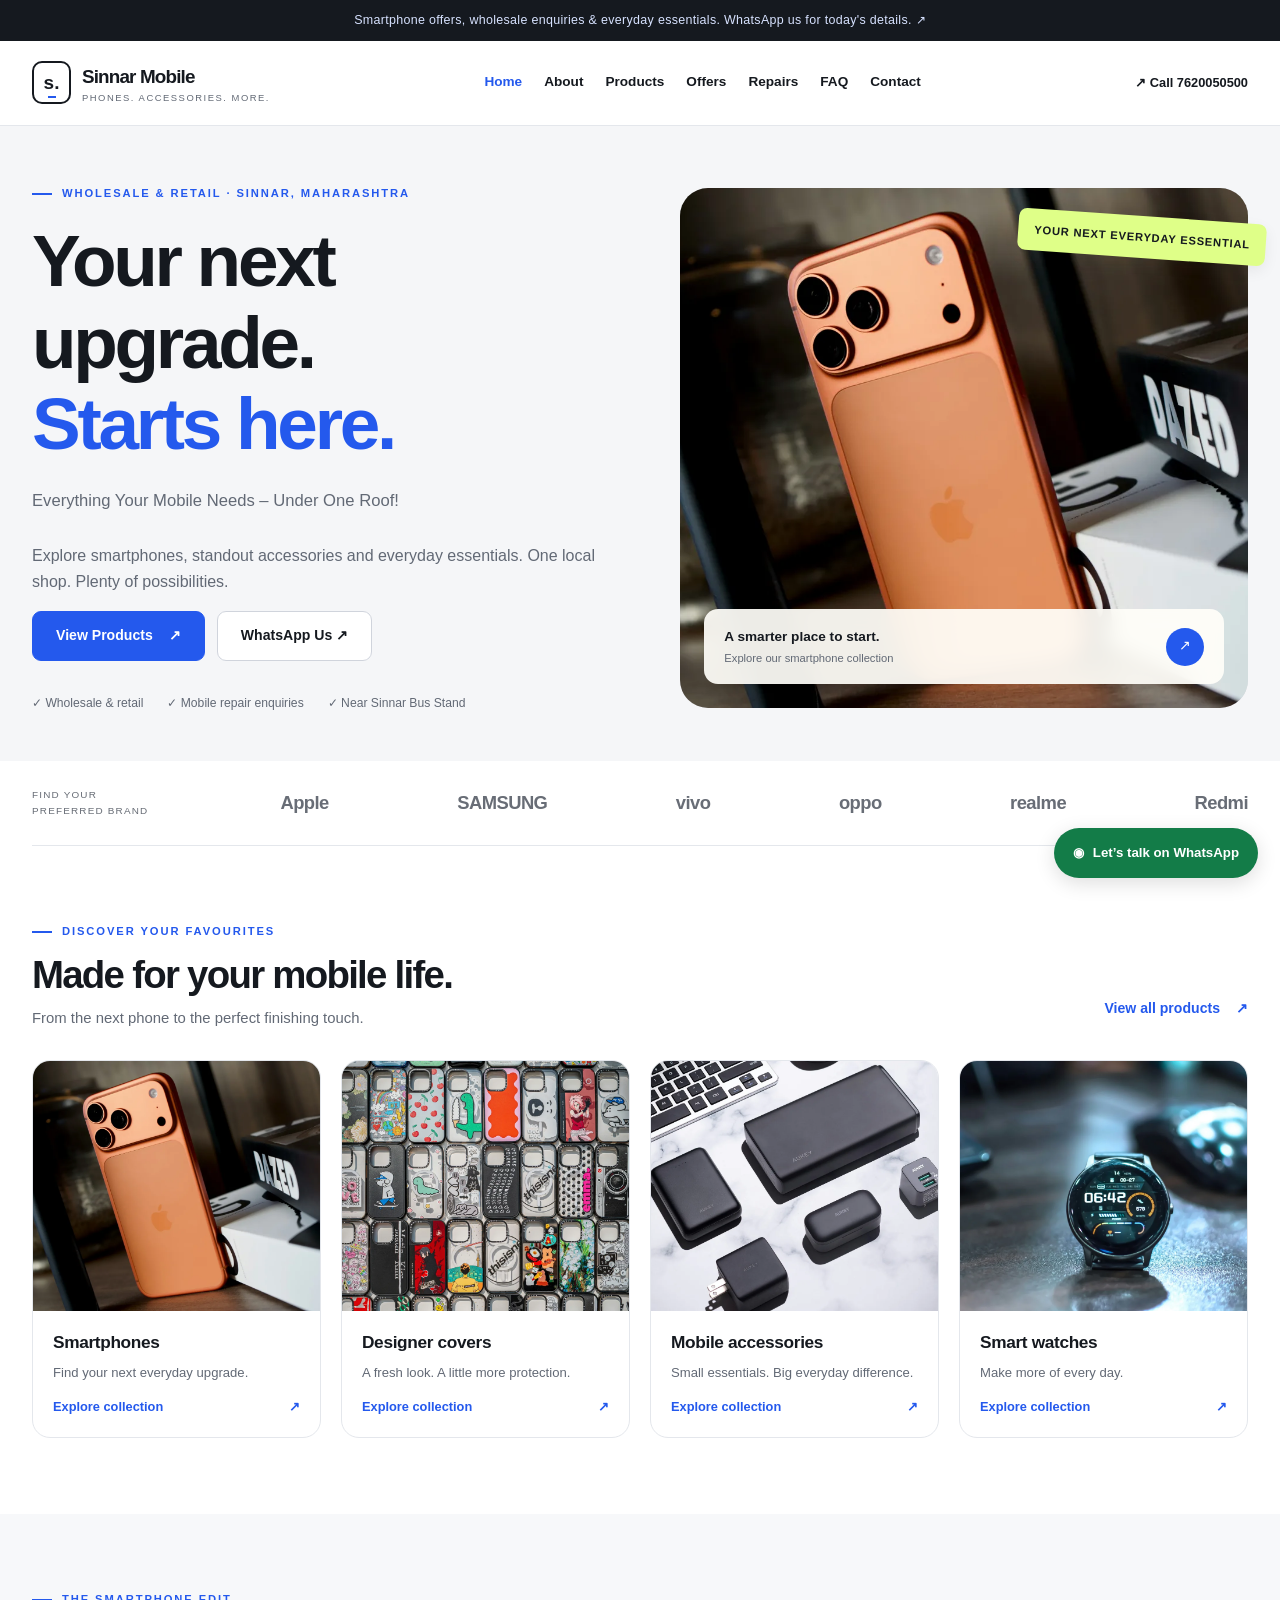
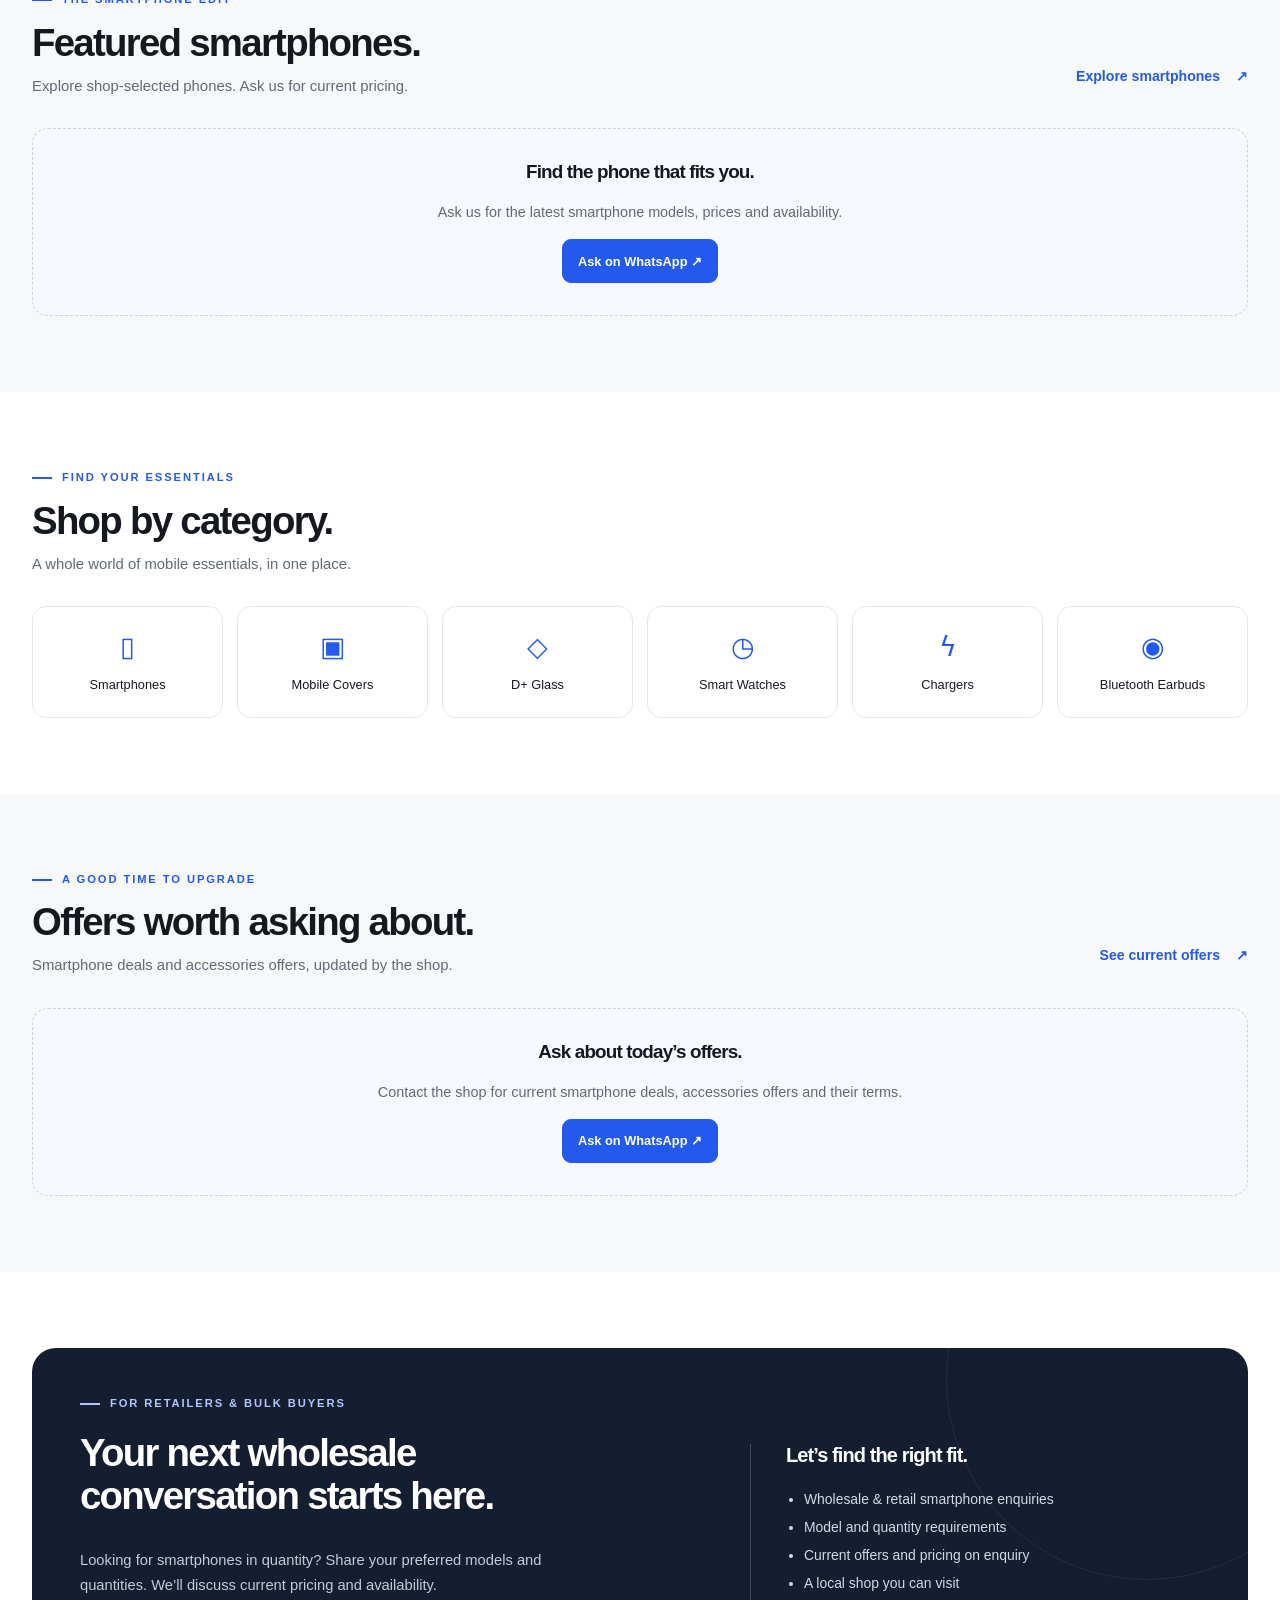
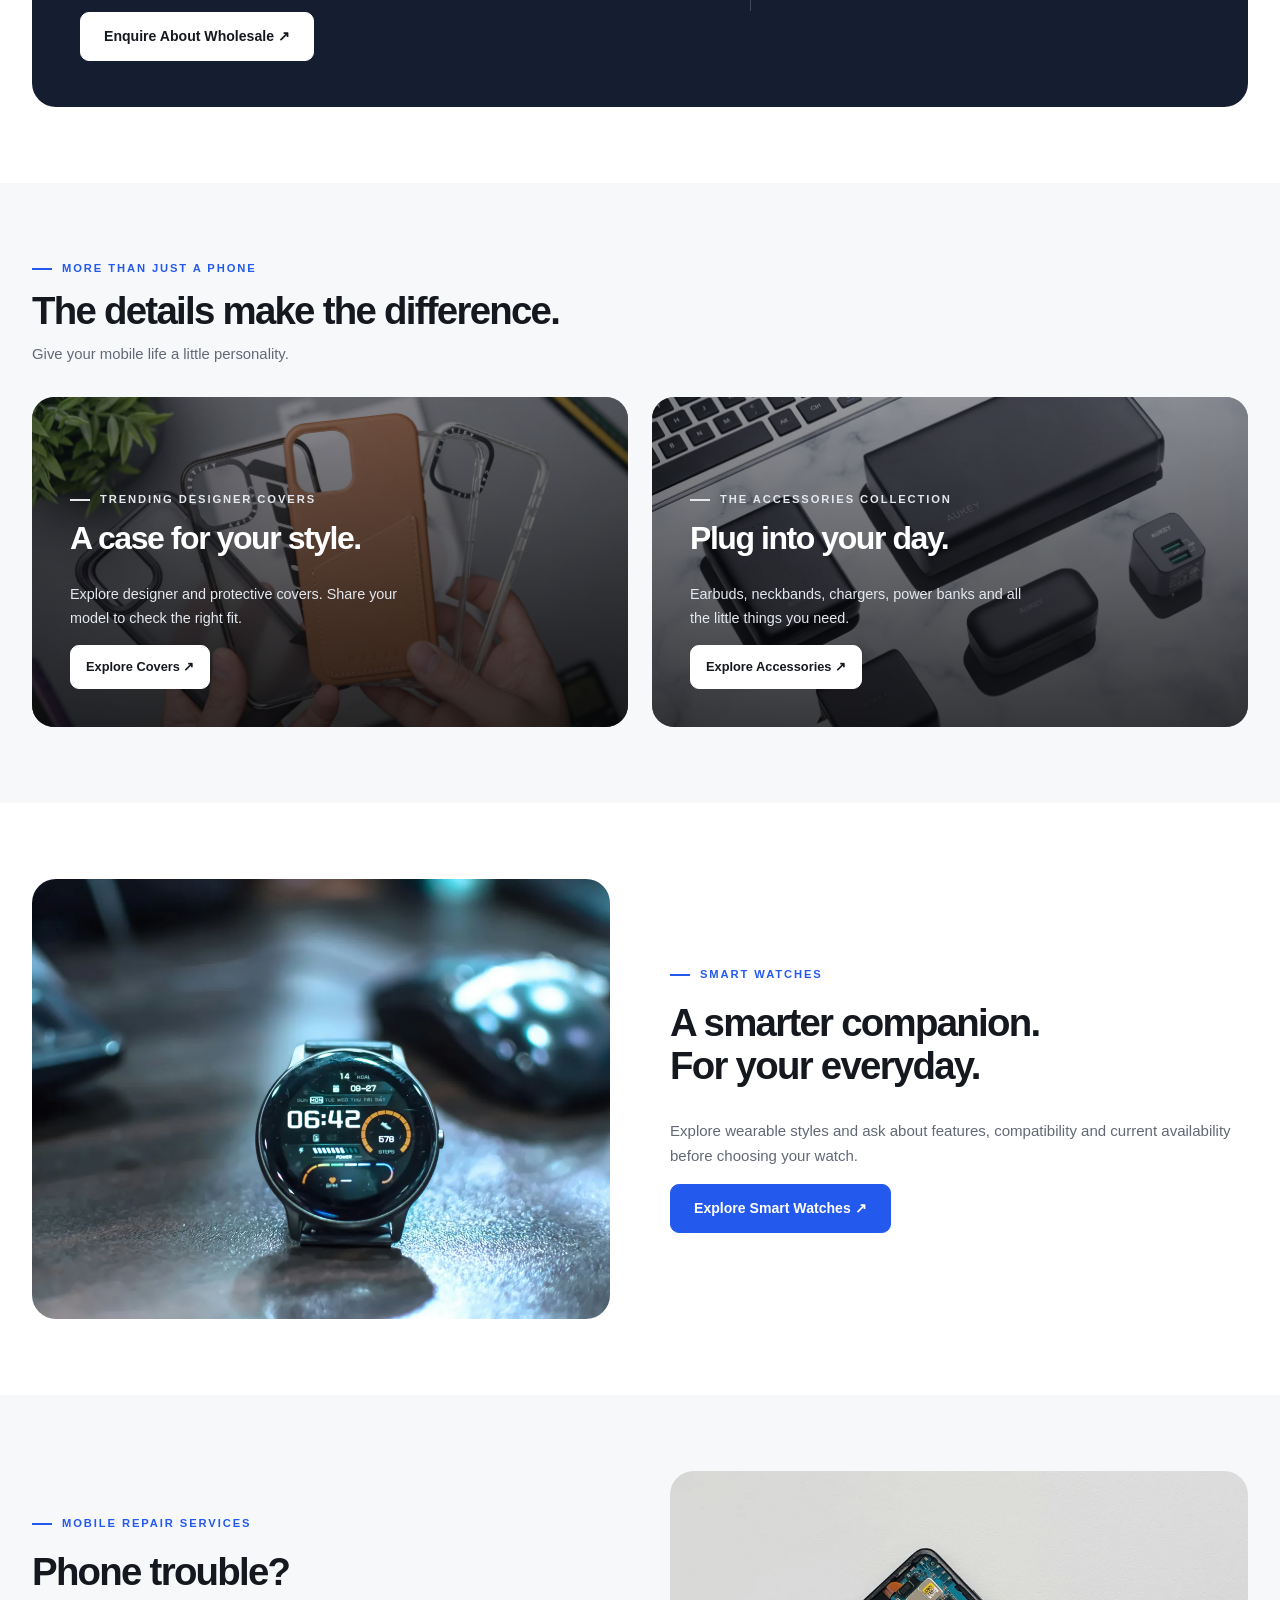
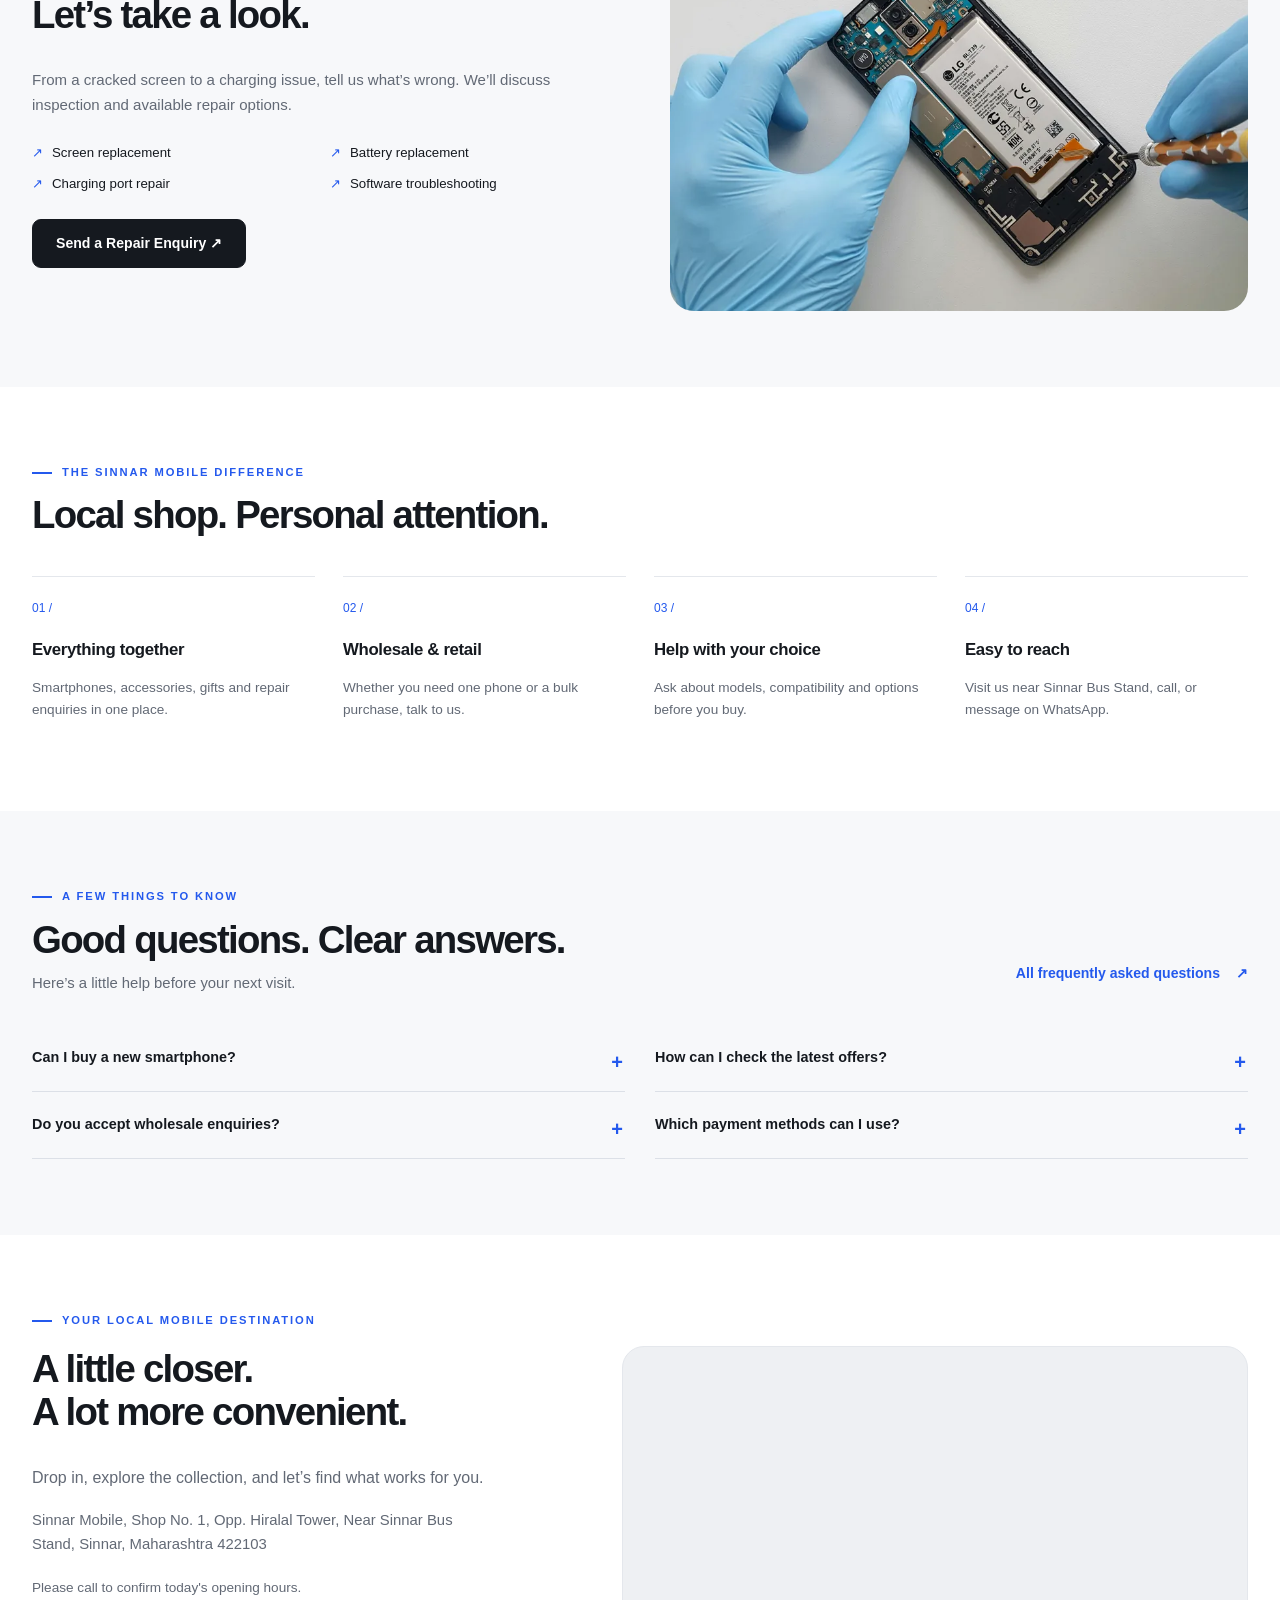
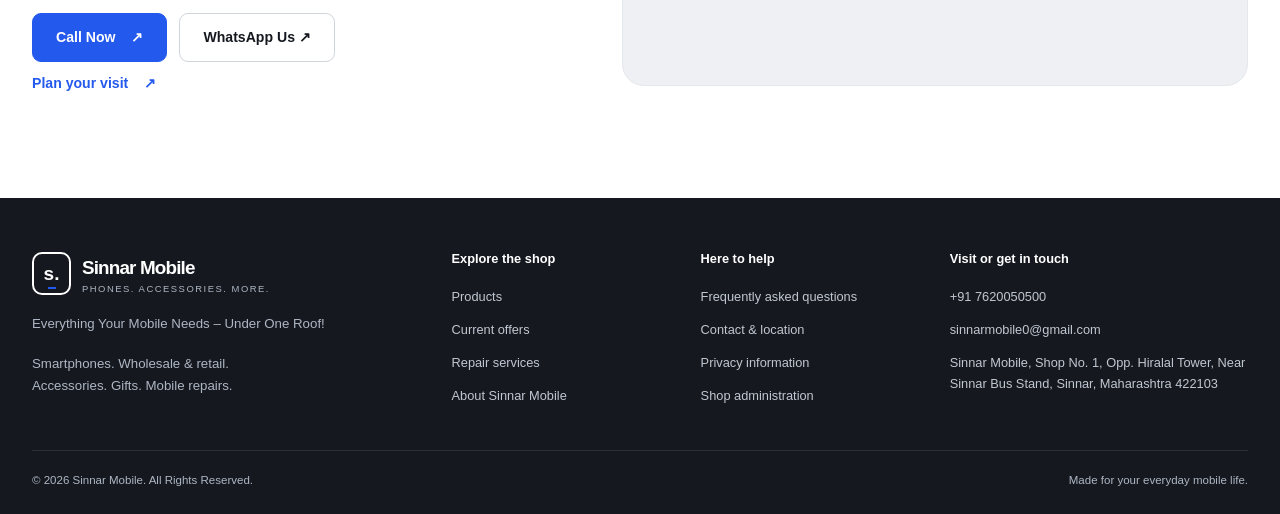
==== commit aa0a96e9: "Connect Railway backend and resolve homepage merge leftovers" ====
--- a/index.html
+++ b/index.html
@@ -1,5 +1,4 @@
 <!DOCTYPE html>
-<<<<<<< HEAD
 <html lang="en"><head><meta charset="utf-8"><meta name="viewport" content="width=device-width, initial-scale=1"><title>Smartphones, Accessories & Wholesale in Sinnar | Sinnar Mobile</title><meta name="description" content="Explore smartphones, wholesale deals, designer covers, smart watches, accessories and mobile repair enquiries at Sinnar Mobile near Sinnar Bus Stand. Call 7620050500."><meta name="theme-color" content="#2459ed"><link rel="canonical" href="https://prashants-07.github.io/Sinnar-Mobile/"><meta property="og:type" content="website"><meta property="og:title" content="Smartphones, Accessories & Wholesale in Sinnar | Sinnar Mobile"><meta property="og:description" content="Explore smartphones, wholesale deals, designer covers, smart watches, accessories and mobile repair enquiries at Sinnar Mobile near Sinnar Bus Stand. Call 7620050500."><meta property="og:url" content="https://prashants-07.github.io/Sinnar-Mobile/index.html"><meta property="og:image" content="https://prashants-07.github.io/Sinnar-Mobile/assets/images/iphone1.webp"><meta property="og:locale" content="en_IN"><link rel="icon" href="assets/images/favicon.svg" type="image/svg+xml"><link rel="stylesheet" href="assets/css/style.css"><script src="assets/js/config.js" defer></script><script type="module" src="assets/js/app.js"></script><script type="application/ld+json">{"@context": "https://schema.org", "@type": "Store", "name": "Sinnar Mobile", "url": "https://prashants-07.github.io/Sinnar-Mobile/", "telephone": "+917620050500", "email": "sinnarmobile0@gmail.com", "image": "https://prashants-07.github.io/Sinnar-Mobile/assets/images/shop.webp", "description": "Wholesale and retail mobile shop, smartphones, accessories, gifts and mobile repair enquiries.", "address": {"@type": "PostalAddress", "streetAddress": "Shop No. 1, Opp. Hiralal Tower, Near Sinnar Bus Stand", "addressLocality": "Sinnar", "addressRegion": "Maharashtra", "postalCode": "422103", "addressCountry": "IN"}}</script></head>
 <body><a class="skip-link" href="#main">Skip to content</a><div class="announcement"><a data-wa href="https://wa.me/917620050500"><span data-setting="announcement">Smartphone offers, wholesale enquiries &amp; everyday essentials. WhatsApp us for today’s details.</span> <span aria-hidden="true">↗</span></a></div><header class="site-header"><div class="container nav-row"><a class="brand" href="index.html" aria-label="Sinnar Mobile home"><span class="brand-mark" aria-hidden="true">s.</span><span><strong>Sinnar Mobile</strong><small>Phones. Accessories. More.</small></span></a><button class="menu-toggle" aria-label="Open navigation" aria-expanded="false" aria-controls="main-nav">☰</button><nav class="main-nav" id="main-nav" aria-label="Main navigation"><a href="index.html" aria-current=page>Home</a><a href="about.html" >About</a><a href="products.html" >Products</a><a href="offers.html" >Offers</a><a href="services.html" >Repairs</a><a href="faq.html" >FAQ</a><a href="contact.html" >Contact</a></nav><a class="nav-call" data-phone href="tel:7620050500"><span aria-hidden="true">↗</span> Call 7620050500</a></div></header>
 <main id="main"><section class="hero"><div class="container hero-grid"><div class="reveal"><span class="eyebrow">Wholesale &amp; retail · Sinnar, Maharashtra</span><h1>Your next upgrade.<br><em>Starts here.</em></h1><p class="intro" data-setting="tagline">Everything Your Mobile Needs – Under One Roof!</p><p>Explore smartphones, standout accessories and everyday essentials. One local shop. Plenty of possibilities.</p><div class="actions"><a class="btn" href="products.html">View Products <span aria-hidden="true">↗</span></a><a class="btn secondary" data-wa href="https://wa.me/917620050500" target="_blank" rel="noopener noreferrer">WhatsApp Us ↗</a></div><div class="hero-meta"><span>✓ Wholesale &amp; retail</span><span>✓ Mobile repair enquiries</span><span>✓ Near Sinnar Bus Stand</span></div></div><div class="hero-visual reveal"><img src="assets/images/iphone1.webp" alt="Close-up of a smartphone in an orange protective case" width="1200" height="800" class="" loading="eager" fetchpriority=high><span class="hero-sticker">YOUR NEXT EVERYDAY ESSENTIAL</span><a class="image-caption" href="products.html?category=Smartphones"><span><strong>A smarter place to start.</strong><small>Explore our smartphone collection</small></span><span class="circle" aria-hidden="true">↗</span></a></div></div></section>
@@ -13,256 +12,4 @@
 <section class="section"><div class="container split"><img src="assets/images/watch1.webp" alt="Smart watch collection" width="1200" height="800" class="" loading="lazy" ><div class="split-copy"><span class="eyebrow">Smart watches</span><h2>A smarter companion.<br>For your everyday.</h2><p>Explore wearable styles and ask about features, compatibility and current availability before choosing your watch.</p><a class="btn" href="products.html?category=Smart%20Watches">Explore Smart Watches ↗</a></div></div></section>
 <section class="section soft"><div class="container split"><div class="split-copy"><span class="eyebrow">Mobile repair services</span><h2>Phone trouble?<br>Let’s take a look.</h2><p>From a cracked screen to a charging issue, tell us what’s wrong. We’ll discuss inspection and available repair options.</p><ul class="service-list"><li>Screen replacement</li><li>Battery replacement</li><li>Charging port repair</li><li>Software troubleshooting</li></ul><a class="btn dark" href="services.html">Send a Repair Enquiry ↗</a></div><img src="assets/images/reaparing.webp" alt="Mobile phone repair work" width="1200" height="800" class="" loading="lazy" ></div></section>
 <section class="section"><div class="container"><div class="section-heading"><div><span class="eyebrow">The Sinnar Mobile difference</span><h2>Local shop. Personal attention.</h2><p></p></div></div><div class="benefits"><article class="benefit"><span class="number">01 /</span><h3>Everything together</h3><p>Smartphones, accessories, gifts and repair enquiries in one place.</p></article><article class="benefit"><span class="number">02 /</span><h3>Wholesale & retail</h3><p>Whether you need one phone or a bulk purchase, talk to us.</p></article><article class="benefit"><span class="number">03 /</span><h3>Help with your choice</h3><p>Ask about models, compatibility and options before you buy.</p></article><article class="benefit"><span class="number">04 /</span><h3>Easy to reach</h3><p>Visit us near Sinnar Bus Stand, call, or message on WhatsApp.</p></article></div></div></section>
-<section class="section soft"><div class="container"><div class="section-heading"><div><span class="eyebrow">A few things to know</span><h2>Good questions. Clear answers.</h2><p>Here’s a little help before your next visit.</p></div><a class="text-link" href="faq.html">All frequently asked questions <span aria-hidden="true">↗</span></a></div><div class="faq-grid" data-faqs="preview"><div class="faq-column"><details class="faq-item"><summary>Can I buy a new smartphone?</summary><p>Yes. We deal in smartphones for retail and wholesale buyers. Contact us for current models, prices and availability.</p></details><details class="faq-item"><summary>Do you accept wholesale enquiries?</summary><p>Yes. Share the models and quantities you need on WhatsApp and we will discuss your requirements.</p></details></div><div class="faq-column"><details class="faq-item"><summary>How can I check the latest offers?</summary><p>Visit our Offers page or message us on WhatsApp. Prices and offer terms are confirmed by the shop.</p></details><details class="faq-item"><summary>Which payment methods can I use?</summary><p>Please contact the shop to confirm currently accepted payment methods before your visit.</p></details></div></div></div></section><section class="section" id="location"><div class="container visit"><div><span class="eyebrow">Your local mobile destination</span><h2>A little closer.<br>A lot more convenient.</h2><p>Drop in, explore the collection, and let’s find what works for you.</p><address data-setting="address">Sinnar Mobile, Shop No. 1, Opp. Hiralal Tower, Near Sinnar Bus Stand, Sinnar, Maharashtra 422103</address><p class="hours" data-setting="businessHours">Please call to confirm today’s opening hours.</p><div class="actions"><a class="btn" data-phone href="tel:7620050500">Call Now <span aria-hidden="true">↗</span></a><a class="btn secondary" data-wa href="https://wa.me/917620050500" target="_blank" rel="noopener noreferrer">WhatsApp Us ↗</a></div><p><a class="text-link" href="contact.html">Plan your visit <span aria-hidden="true">↗</span></a></p></div><iframe class="map" title="Map to Sinnar Mobile near Sinnar Bus Stand" loading="lazy" referrerpolicy="no-referrer-when-downgrade" src="https://maps.google.com/maps?q=Sinnar%20Mobile%20Opp%20Hiralal%20Tower%20Sinnar%20422103&amp;z=16&amp;output=embed"></iframe></div></section></main><footer class="site-footer"><div class="container"><div class="footer-grid"><div><a class="brand" href="index.html"><span class="brand-mark" aria-hidden="true">s.</span><span><strong>Sinnar Mobile</strong><small>Phones. Accessories. More.</small></span></a><p>Everything Your Mobile Needs – Under One Roof!</p><p>Smartphones. Wholesale &amp; retail.<br>Accessories. Gifts. Mobile repairs.</p></div><div><h3>Explore the shop</h3><div class="footer-links"><a href="products.html">Products</a><a href="offers.html">Current offers</a><a href="services.html">Repair services</a><a href="about.html">About Sinnar Mobile</a></div></div><div><h3>Here to help</h3><div class="footer-links"><a href="faq.html">Frequently asked questions</a><a href="contact.html">Contact &amp; location</a><a href="privacy.html">Privacy information</a><a href="admin/" data-admin>Shop administration</a></div></div><div><h3>Visit or get in touch</h3><div class="footer-links"><a data-phone href="tel:7620050500">+91 <span data-setting="phone">7620050500</span></a><a data-email href="mailto:sinnarmobile0@gmail.com" data-setting="email">sinnarmobile0@gmail.com</a><span data-setting="address">Sinnar Mobile, Shop No. 1, Opp. Hiralal Tower, Near Sinnar Bus Stand, Sinnar, Maharashtra 422103</span></div></div></div><div class="footer-bottom"><span>© 2026 Sinnar Mobile. All Rights Reserved.</span><span>Made for your everyday mobile life.</span></div></div></footer><a class="whatsapp-float" data-wa href="https://wa.me/917620050500" target="_blank" rel="noopener noreferrer" aria-label="Chat with Sinnar Mobile on WhatsApp"><span aria-hidden="true">◉</span><span>Let’s talk on WhatsApp</span></a></body></html>
-=======
-<html lang="en">
-<head>
-<meta charset="UTF-8">
-<meta name="viewport" content="width=device-width, initial-scale=1.0">
-<title>Sinnar Mobile</title>
-
-<link rel="stylesheet" href="style.css">
-
-<!-- Google Fonts -->
-<link href="https://fonts.googleapis.com/css2?family=Poppins:wght@300;600&display=swap" rel="stylesheet">
-
-</head>
-
-<body>
-
-<!-- HEADER -->
-<header>
-    <h2>SINNAR MOBILE</h2>
-    <nav aria-label="Main navigation">
-        <a href="#home">Home</a>
-        <a href="#about">About</a>
-        <a href="#services">Services</a>
-        <a href="#products">Products</a>
-        <a href="#contact">Contact</a>
-    </nav>
-</header>
-
-<!-- HERO -->
-<section id="home" class="hero">
-    
-    <h1>Wholesale Phones | Best Offers | Fast Repair</h1>
-    <p>Smartphones • Accessories • Covers • D+ Glass • All Services Available</p>
-    <a href="tel:8446130696" class="btn">Call Now</a>
-</section>
-
-<!-- SERVICES -->
-<section id="services" class="section">
-    <h2>Our Services</h2>
-
-    <div class="cards">
-
-        <div class="card">
-            <img src="phones.jpg" alt="Wholesale smartphones" loading="lazy" width="600" height="400">
-            <h3>Wholesale Smartphones</h3>
-            <p>Best rates for bulk & retail buyers</p>
-        </div>
-
-        <div class="card">
-            <img src="reaparing.jpg" alt="Mobile phone repair" loading="lazy" width="600" height="400">
-            <h3>Mobile Repair</h3>
-            <p>Fast and reliable repairing service</p>
-        </div>
-
-        <div class="card">
-            <img src="covers.jpg" alt="Phone covers" loading="lazy" width="600" height="400">
-            <h3>Trending Covers</h3>
-            <p>Latest stylish phone cases available</p>
-        </div>
-
-        <div class="card">
-            <img src="glass.jpg" alt="Screen protection glass" loading="lazy" width="600" height="400">
-            <h3>D+ Glass</h3>
-            <p>Strong protection for your screen</p>
-        </div>
-
-        <div class="card">
-            <img src="gift.jpg" alt="Gift items" loading="lazy" width="600" height="400">
-            <h3>Best Gift Items</h3>
-            <p>Perfect gifts for every occasion</p>
-        </div>
-    </div>
-</section>
-
-<!-- PRODUCTS -->
-<section id="products" class="section">
-    <h2>Our Products</h2>
-
-    <div class="cards">
-
-        <div class="card">
-            <img src="iphone1.jpg" alt="Latest smartphones" loading="lazy" width="600" height="400">
-            <h3>Latest Smartphones</h3>
-            <p>All top brands available (Samsung, Vivo, Oppo, Realme, Redmi, iPhone)
-Latest models with best price guarantee
-4G & 5G smartphones
-Budget to premium range options
-Exchange & upgrade options available
-Warranty & genuine products</p>
-        </div>
-
-        <div class="card">
-            <img src="case1.jpg" alt="Designer phone covers" loading="lazy" width="600" height="400">
-            <h3>Designer Covers</h3>
-            <p>Trending & stylish mobile covers
-Silicone, hard case & transparent covers
-Printed & custom design covers
-Shockproof & protective cases
-Covers for all mobile models
-Premium quality materials</p>
-        </div>
-
-
-        <div class="card">
-            <img src="Accessories1.jpg" alt="Mobile accessories" loading="lazy" width="600" height="400">
-            <h3>Accessories</h3>
-            <p>Fast chargers & adapters
-Earphones & Bluetooth earbuds
-Power banks (fast charging support)
-USB cables & data cables
-Car chargers & mobile holders
-Speakers & other gadgets</p>
-        </div>
-
-        <div class="card">
-            <img src="watch1.jpg" alt="Smart watches" loading="lazy" width="600" height="400">
-            <h3>Smart Watches</h3>
-            <p>Latest smart watches at best price
-Fitness tracking (steps, heart rate, sleep)
-Bluetooth calling features
-Stylish & sporty designs
-Long battery backup
-Compatible with Android & iPhone</p>
-        </div>
-
-    </div>
-</section>
-
-
-<section class="section">
-    <h2>Why Choose Us</h2>
-
-    <ul style="list-style:none; padding:0; line-height:2;">
-        <li>✔ Best price in market</li>
-        <li>✔ All mobile services available</li>
-        <li>✔ Fast repair service</li>
-        <li>✔ Wholesale & retail available</li>
-        <li>✔ Latest products in stock</li>
-        <li>✔ Genuine accessories</li>
-        <li>✔ Friendly customer service</li>
-        <li>✔ One-stop mobile solution</li>
-    </ul>
-</section>
-
-<!-- FAQ -->
-<section class="section">
-    <h2>FAQ</h2>
-
-    <div class="faq-container">
-
-        <!-- LEFT SIDE -->
-        <div class="faq-column">
-            <p><b>Do you repair all phones?</b><br>Yes, we repair all brands and models.</p>
-
-            <p><b>How much time for repair?</b><br>Most repairs are done within 30–60 minutes.</p>
-
-            <p><b>Do you provide warranty?</b><br>Yes, warranty available on selected services.</p>
-
-            <p><b>Do you sell new phones?</b><br>Yes, latest smartphones available.</p>
-
-            <p><b>Do you have wholesale service?</b><br>Yes, wholesale & retail both available.</p>
-        </div>
-
-        <!-- RIGHT SIDE -->
-        <div class="faq-column">
-            <p><b>Are accessories original?</b><br>Yes, good quality and genuine products.</p>
-
-            <p><b>Do you have phone covers?</b><br>Yes, covers for all models available.</p>
-
-            <p><b>Do you install screen guard?</b><br>Yes, D+ glass available.</p>
-
-            <p><b>Do you accept online payment?</b><br>Yes, UPI, cash & online accepted.</p>
-
-            <p><b>Where is your shop located?</b><br>Near Sinnar Bus Stand, opp. Hiralal Tower.</p>
-        </div>
-
-    </div>
-</section>
-
-<!-- ABOUT -->
-<section id="about" class="section">
-    <h2>About Us</h2>
-
-    <p>
-    Sinnar Mobile is a trusted mobile shop located near Sinnar Bus Stand.  
-    We provide complete mobile solutions at one place.
-    </p>
-
-    <p>
-    We deal in <b>latest smartphones, wholesale phones, designer covers, D+ glass, accessories and smart watches</b>.
-    </p>
-
-    <p>
-    We also offer <b>fast mobile repairing service</b> with proper care and quality work.
-    </p>
-
-    <p>
-    Our goal is to give <b>best price, best quality and fast service</b> to every customer.
-    </p>
-
-    <p>
-    We always keep <b>latest products in stock</b> and provide friendly customer service.
-    </p>
-
-    <p>
-    Visit Sinnar Mobile for <b>best offers, latest trends and complete mobile needs</b>.
-    </p>
-
-</section>
-
-<!-- CONTACT -->
-<section id="contact" class="section">
-    <h2>Contact Us</h2>
-    <p><b>Owner:</b> Akshay Chavanke</p>
-    <p><b>Phone:</b> +91 8446130696</p>
-    <p><b>Email:</b> sinnarmobile0@gmail.com</p>
-    <p><b>Address:</b> Sinnar Mobile, Shop No 1, opp. Hiralal Tower, Near Sinnar Bus Stand, Sinnar</p>
-
-    <!-- MAP -->
-    <iframe title="Sinnar Mobile shop location" loading="lazy" 
-    src="https://maps.google.com/maps?q=Sinnar%20Bus%20Stand&t=&z=13&ie=UTF8&iwloc=&output=embed">
-    </iframe>
-
-</section>
-
-<!-- WHATSAPP BUTTON -->
-<a href="https://wa.me/918446130696" class="whatsapp" aria-label="Chat with Sinnar Mobile on WhatsApp">💬</a>
-
-<!-- FOOTER -->
-<footer class="footer">
-
-  <div class="footer-section">
-    <h2>Sinnar Mobile</h2>
-    <p>Wholesale Phones | Repair | Accessories</p>
-  </div>
-
-  <div class="footer-section">
-    <h3>Contact Info</h3>
-    <p>📍 Sinnar Mobile, Shop No 1, opp. Hiralal Tower, Near Sinnar Bus Stand, Sinnar, Maharashtra</p>
-    <p>📞 +91 8446130696</p>
-    <p>📧 sinnarmobile0@gmail.com</p>
-  </div>
-
-  <p class="copy">© 2026 Sinnar Mobile | All Rights Reserved | Designed by @clarigence.in</p>
-
-</footer>
-
-<script src="script.js"></script>
-
-</body>
-</html>
->>>>>>> cbd09edda36dcd4bbd8bcb4cd938cc7221f9b60a
+<section class="section soft"><div class="container"><div class="section-heading"><div><span class="eyebrow">A few things to know</span><h2>Good questions. Clear answers.</h2><p>Here’s a little help before your next visit.</p></div><a class="text-link" href="faq.html">All frequently asked questions <span aria-hidden="true">↗</span></a></div><div class="faq-grid" data-faqs="preview"><div class="faq-column"><details class="faq-item"><summary>Can I buy a new smartphone?</summary><p>Yes. We deal in smartphones for retail and wholesale buyers. Contact us for current models, prices and availability.</p></details><details class="faq-item"><summary>Do you accept wholesale enquiries?</summary><p>Yes. Share the models and quantities you need on WhatsApp and we will discuss your requirements.</p></details></div><div class="faq-column"><details class="faq-item"><summary>How can I check the latest offers?</summary><p>Visit our Offers page or message us on WhatsApp. Prices and offer terms are confirmed by the shop.</p></details><details class="faq-item"><summary>Which payment methods can I use?</summary><p>Please contact the shop to confirm currently accepted payment methods before your visit.</p></details></div></div></div></section><section class="section" id="location"><div class="container visit"><div><span class="eyebrow">Your local mobile destination</span><h2>A little closer.<br>A lot more convenient.</h2><p>Drop in, explore the collection, and let’s find what works for you.</p><address data-setting="address">Sinnar Mobile, Shop No. 1, Opp. Hiralal Tower, Near Sinnar Bus Stand, Sinnar, Maharashtra 422103</address><p class="hours" data-setting="businessHours">Please call to confirm today’s opening hours.</p><div class="actions"><a class="btn" data-phone href="tel:7620050500">Call Now <span aria-hidden="true">↗</span></a><a class="btn secondary" data-wa href="https://wa.me/917620050500" target="_blank" rel="noopener noreferrer">WhatsApp Us ↗</a></div><p><a class="text-link" href="contact.html">Plan your visit <span aria-hidden="true">↗</span></a></p></div><iframe class="map" title="Map to Sinnar Mobile near Sinnar Bus Stand" loading="lazy" referrerpolicy="no-referrer-when-downgrade" src="https://maps.google.com/maps?q=Sinnar%20Mobile%20Opp%20Hiralal%20Tower%20Sinnar%20422103&amp;z=16&amp;output=embed"></iframe></div></section></main><footer class="site-footer"><div class="container"><div class="footer-grid"><div><a class="brand" href="index.html"><span class="brand-mark" aria-hidden="true">s.</span><span><strong>Sinnar Mobile</strong><small>Phones. Accessories. More.</small></span></a><p>Everything Your Mobile Needs – Under One Roof!</p><p>Smartphones. Wholesale &amp; retail.<br>Accessories. Gifts. Mobile repairs.</p></div><div><h3>Explore the shop</h3><div class="footer-links"><a href="products.html">Products</a><a href="offers.html">Current offers</a><a href="services.html">Repair services</a><a href="about.html">About Sinnar Mobile</a></div></div><div><h3>Here to help</h3><div class="footer-links"><a href="faq.html">Frequently asked questions</a><a href="contact.html">Contact &amp; location</a><a href="privacy.html">Privacy information</a><a href="admin/" data-admin>Shop administration</a></div></div><div><h3>Visit or get in touch</h3><div class="footer-links"><a data-phone href="tel:7620050500">+91 <span data-setting="phone">7620050500</span></a><a data-email href="mailto:sinnarmobile0@gmail.com" data-setting="email">sinnarmobile0@gmail.com</a><span data-setting="address">Sinnar Mobile, Shop No. 1, Opp. Hiralal Tower, Near Sinnar Bus Stand, Sinnar, Maharashtra 422103</span></div></div></div><div class="footer-bottom"><span>© 2026 Sinnar Mobile. All Rights Reserved.</span><span>Made for your everyday mobile life.</span></div></div></footer><a class="whatsapp-float" data-wa href="https://wa.me/917620050500" target="_blank" rel="noopener noreferrer" aria-label="Chat with Sinnar Mobile on WhatsApp"><span aria-hidden="true">◉</span><span>Let’s talk on WhatsApp</span></a></body></html>
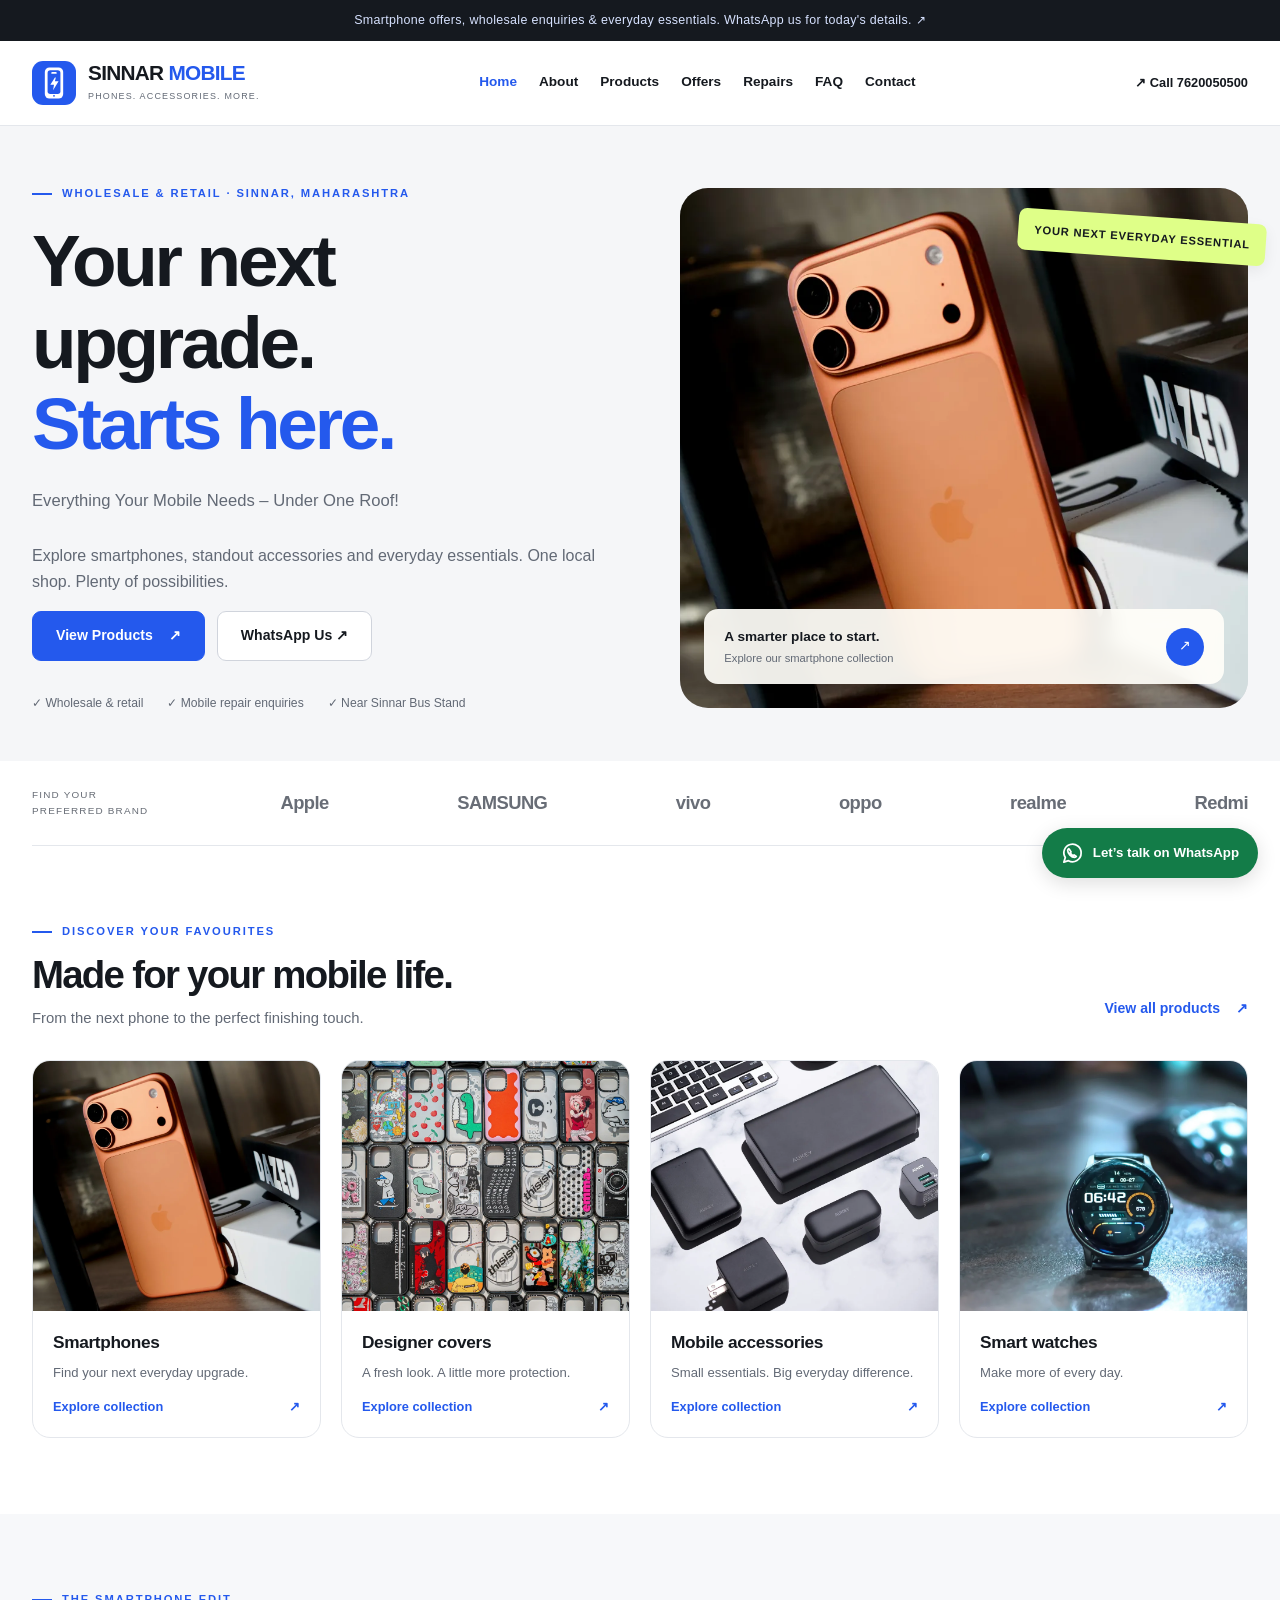
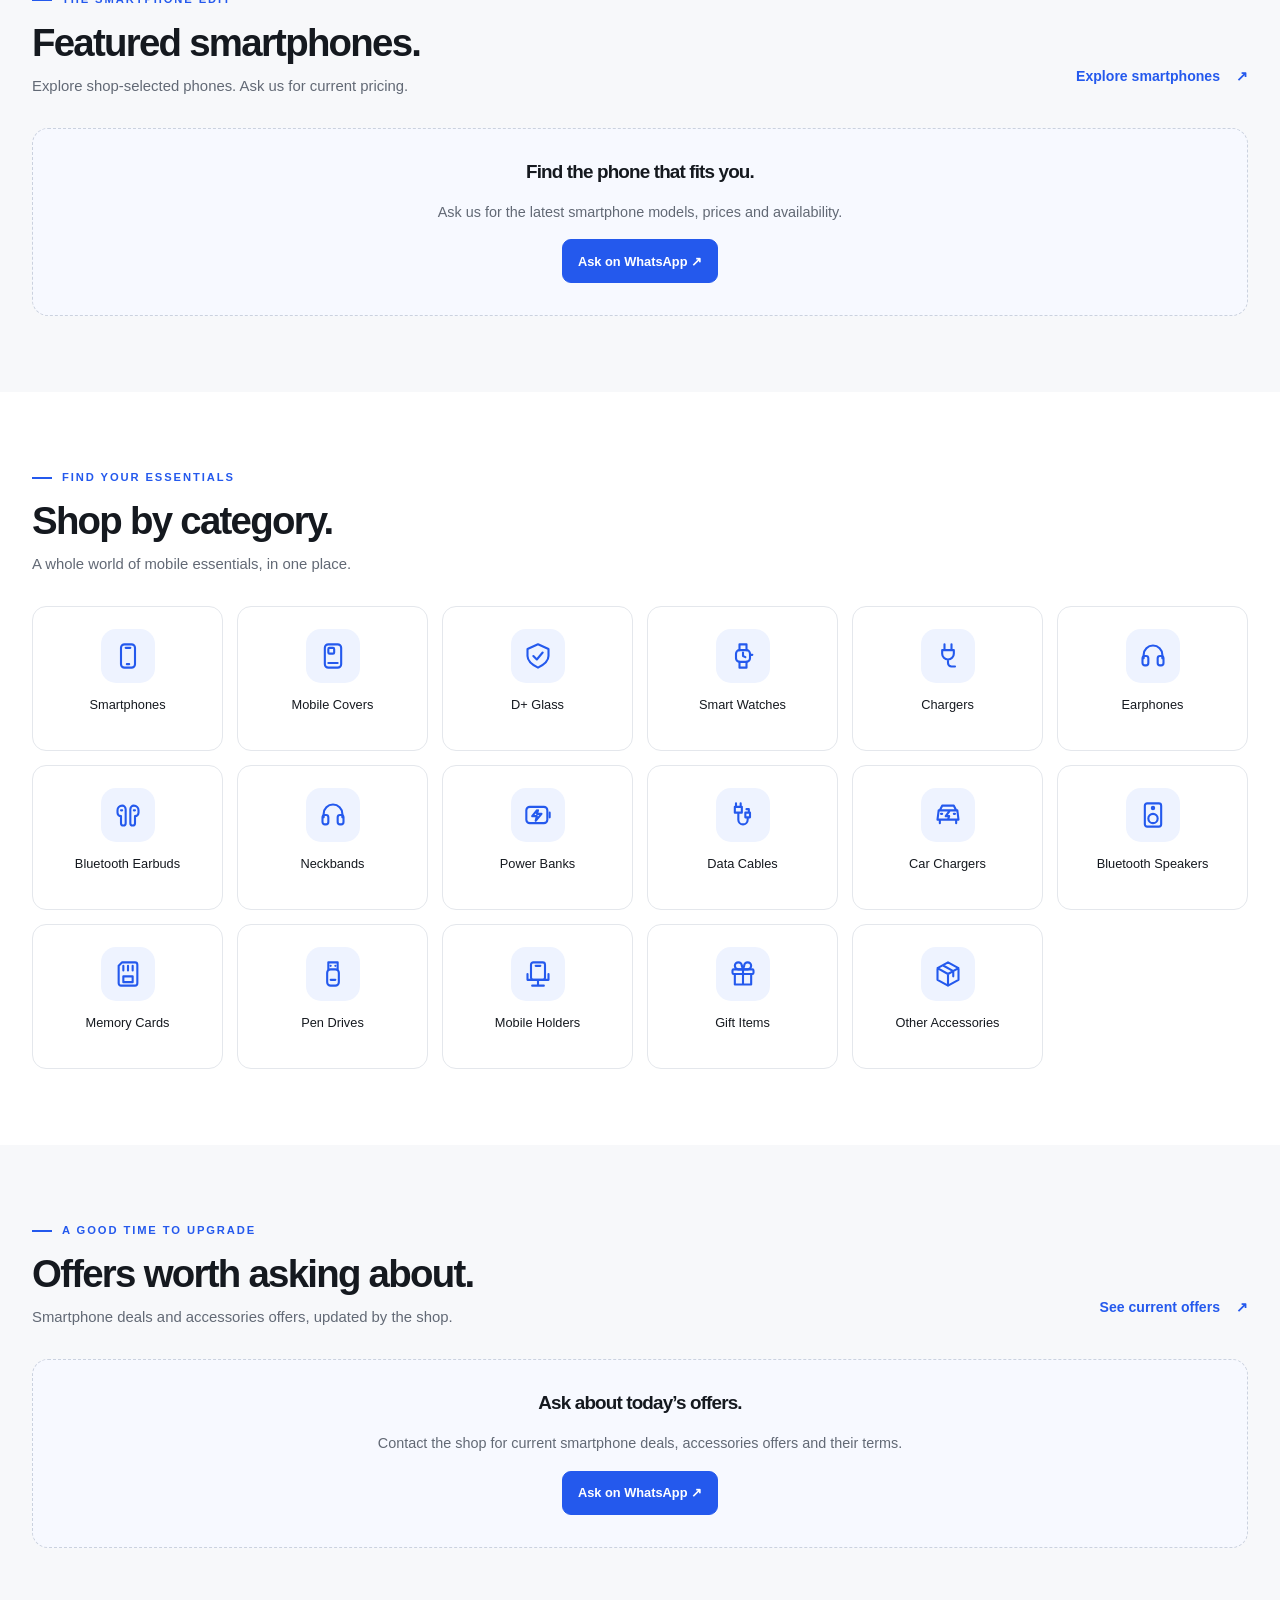
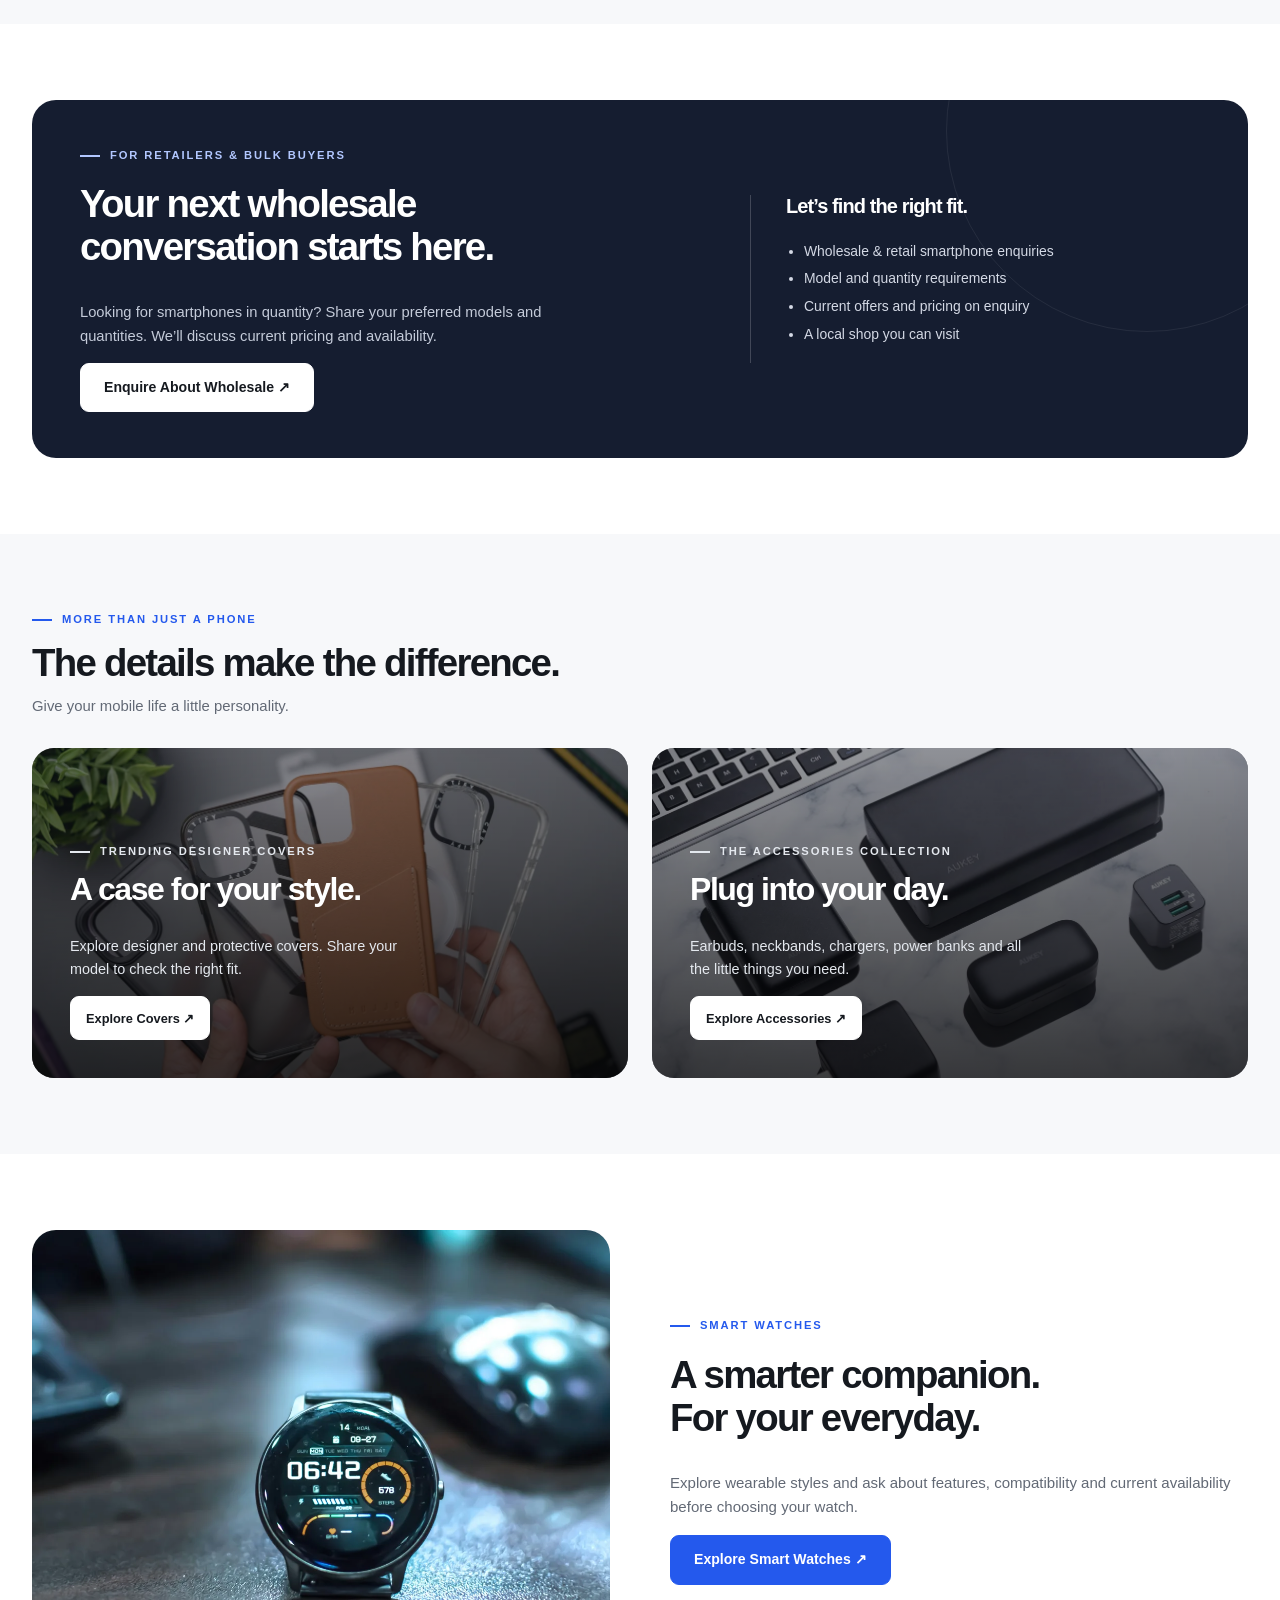
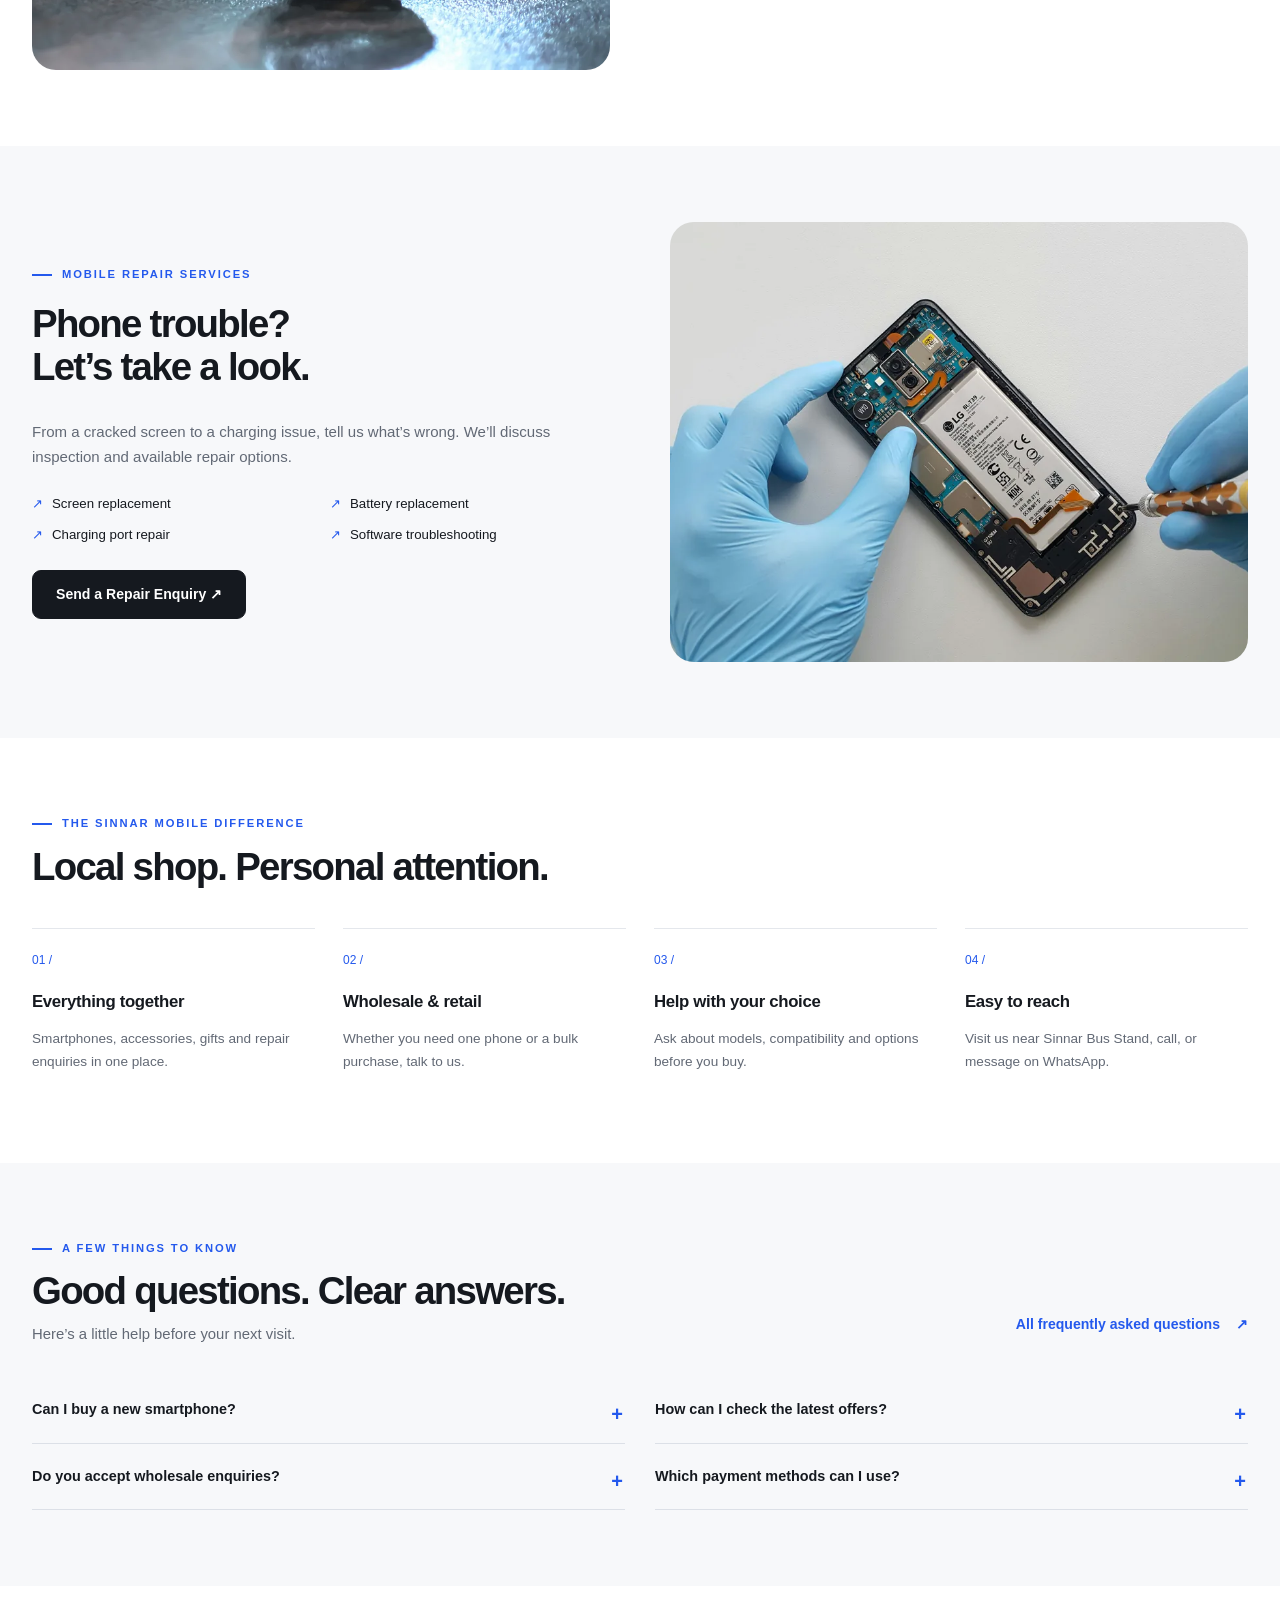
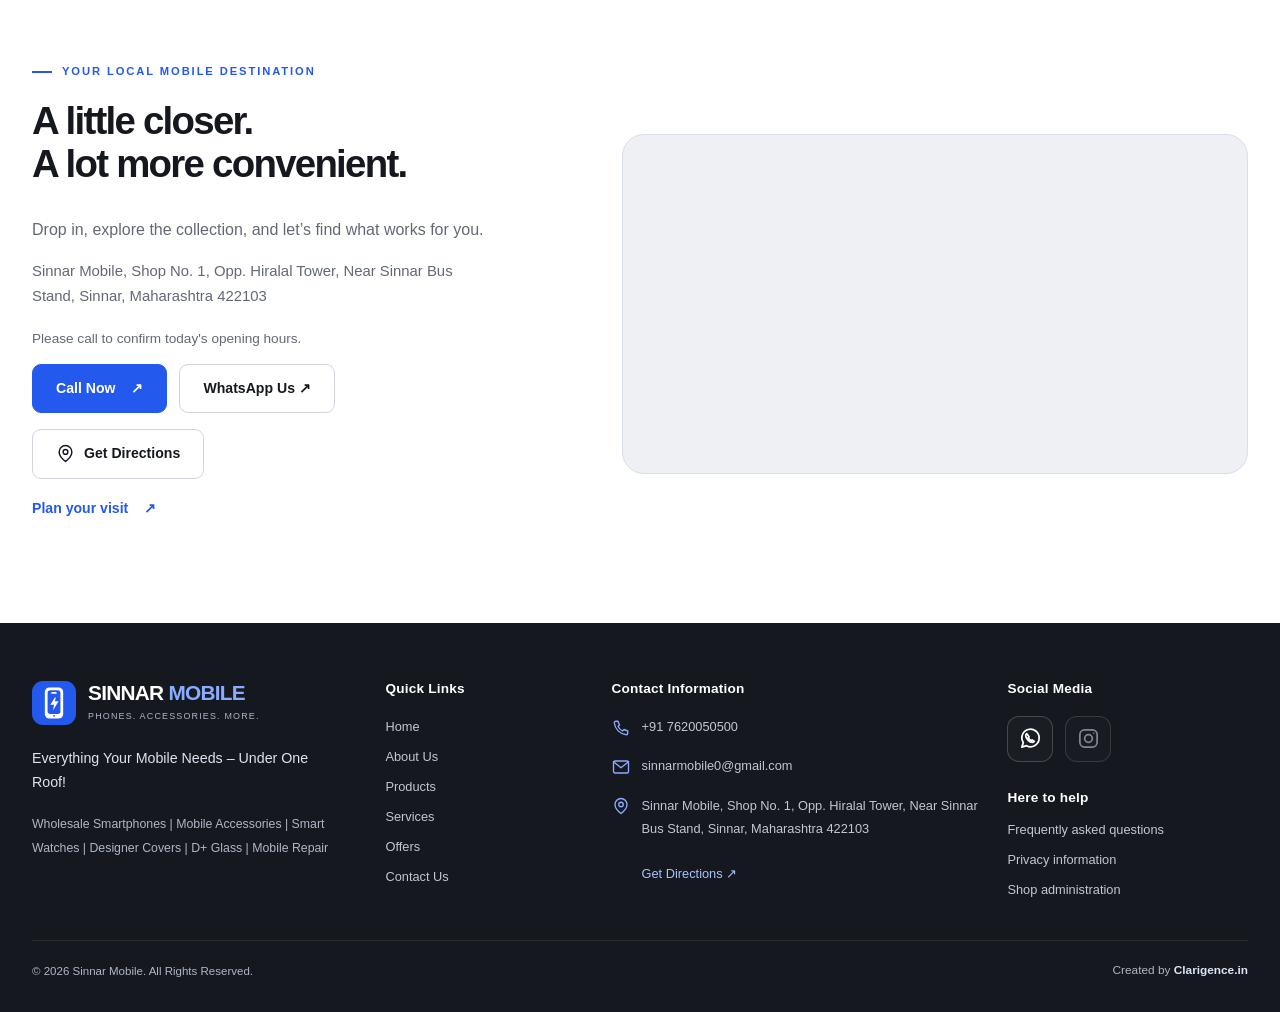
==== commit 96ee7d96: "Refine Sinnar Mobile branding, category icons, exact map and footer" ====
--- a/index.html
+++ b/index.html
@@ -1,15 +1,20 @@
 <!DOCTYPE html>
-<html lang="en"><head><meta charset="utf-8"><meta name="viewport" content="width=device-width, initial-scale=1"><title>Smartphones, Accessories & Wholesale in Sinnar | Sinnar Mobile</title><meta name="description" content="Explore smartphones, wholesale deals, designer covers, smart watches, accessories and mobile repair enquiries at Sinnar Mobile near Sinnar Bus Stand. Call 7620050500."><meta name="theme-color" content="#2459ed"><link rel="canonical" href="https://prashants-07.github.io/Sinnar-Mobile/"><meta property="og:type" content="website"><meta property="og:title" content="Smartphones, Accessories & Wholesale in Sinnar | Sinnar Mobile"><meta property="og:description" content="Explore smartphones, wholesale deals, designer covers, smart watches, accessories and mobile repair enquiries at Sinnar Mobile near Sinnar Bus Stand. Call 7620050500."><meta property="og:url" content="https://prashants-07.github.io/Sinnar-Mobile/index.html"><meta property="og:image" content="https://prashants-07.github.io/Sinnar-Mobile/assets/images/iphone1.webp"><meta property="og:locale" content="en_IN"><link rel="icon" href="assets/images/favicon.svg" type="image/svg+xml"><link rel="stylesheet" href="assets/css/style.css"><script src="assets/js/config.js" defer></script><script type="module" src="assets/js/app.js"></script><script type="application/ld+json">{"@context": "https://schema.org", "@type": "Store", "name": "Sinnar Mobile", "url": "https://prashants-07.github.io/Sinnar-Mobile/", "telephone": "+917620050500", "email": "sinnarmobile0@gmail.com", "image": "https://prashants-07.github.io/Sinnar-Mobile/assets/images/shop.webp", "description": "Wholesale and retail mobile shop, smartphones, accessories, gifts and mobile repair enquiries.", "address": {"@type": "PostalAddress", "streetAddress": "Shop No. 1, Opp. Hiralal Tower, Near Sinnar Bus Stand", "addressLocality": "Sinnar", "addressRegion": "Maharashtra", "postalCode": "422103", "addressCountry": "IN"}}</script></head>
-<body><a class="skip-link" href="#main">Skip to content</a><div class="announcement"><a data-wa href="https://wa.me/917620050500"><span data-setting="announcement">Smartphone offers, wholesale enquiries &amp; everyday essentials. WhatsApp us for today’s details.</span> <span aria-hidden="true">↗</span></a></div><header class="site-header"><div class="container nav-row"><a class="brand" href="index.html" aria-label="Sinnar Mobile home"><span class="brand-mark" aria-hidden="true">s.</span><span><strong>Sinnar Mobile</strong><small>Phones. Accessories. More.</small></span></a><button class="menu-toggle" aria-label="Open navigation" aria-expanded="false" aria-controls="main-nav">☰</button><nav class="main-nav" id="main-nav" aria-label="Main navigation"><a href="index.html" aria-current=page>Home</a><a href="about.html" >About</a><a href="products.html" >Products</a><a href="offers.html" >Offers</a><a href="services.html" >Repairs</a><a href="faq.html" >FAQ</a><a href="contact.html" >Contact</a></nav><a class="nav-call" data-phone href="tel:7620050500"><span aria-hidden="true">↗</span> Call 7620050500</a></div></header>
+<html lang="en"><head><meta charset="utf-8"><meta name="viewport" content="width=device-width, initial-scale=1"><title>Sinnar Mobile | Smartphones, Accessories &amp; Wholesale</title><meta name="description" content="Explore smartphones, wholesale deals, designer covers, smart watches, accessories and mobile repair enquiries at Sinnar Mobile near Sinnar Bus Stand. Call 7620050500."><meta name="theme-color" content="#2459ed"><link rel="canonical" href="https://prashants-07.github.io/Sinnar-Mobile/"><meta property="og:type" content="website"><meta property="og:site_name" content="Sinnar Mobile"><meta property="og:title" content="Sinnar Mobile | Smartphones, Accessories &amp; Wholesale"><meta property="og:description" content="Explore smartphones, wholesale deals, designer covers, smart watches, accessories and mobile repair enquiries at Sinnar Mobile near Sinnar Bus Stand. Call 7620050500."><meta property="og:url" content="https://prashants-07.github.io/Sinnar-Mobile/index.html"><meta property="og:image" content="https://prashants-07.github.io/Sinnar-Mobile/assets/images/iphone1.webp"><meta property="og:locale" content="en_IN"><link rel="icon" href="assets/images/favicon.svg" type="image/svg+xml"><link rel="icon" href="assets/images/favicon-32x32.png" type="image/png" sizes="32x32"><link rel="icon" href="assets/images/favicon-16x16.png" type="image/png" sizes="16x16"><link rel="shortcut icon" href="assets/images/favicon.ico"><link rel="apple-touch-icon" href="assets/images/apple-touch-icon.png" sizes="180x180"><link rel="stylesheet" href="assets/css/style.css"><script src="assets/js/config.js" defer></script><script type="module" src="assets/js/app.js"></script><script type="application/ld+json">{"@context": "https://schema.org", "@type": "Store", "name": "Sinnar Mobile", "url": "https://prashants-07.github.io/Sinnar-Mobile/", "telephone": "+917620050500", "email": "sinnarmobile0@gmail.com", "image": "https://prashants-07.github.io/Sinnar-Mobile/assets/images/shop.webp", "description": "Wholesale and retail mobile shop, smartphones, accessories, gifts and mobile repair enquiries.", "address": {"@type": "PostalAddress", "streetAddress": "Shop No. 1, Opp. Hiralal Tower, Near Sinnar Bus Stand", "addressLocality": "Sinnar", "addressRegion": "Maharashtra", "postalCode": "422103", "addressCountry": "IN"}, "geo": {"@type": "GeoCoordinates", "latitude": 19.8431708, "longitude": 73.9948891}, "hasMap": "https://maps.app.goo.gl/g274oeQUb9x3pte76"}</script></head>
+<body><a class="skip-link" href="#main">Skip to content</a><div class="announcement"><a data-wa href="https://wa.me/917620050500"><span data-setting="announcement">Smartphone offers, wholesale enquiries &amp; everyday essentials. WhatsApp us for today’s details.</span> <span aria-hidden="true">↗</span></a></div><header class="site-header"><div class="container nav-row"><a class="brand" href="index.html" aria-label="Sinnar Mobile home"><span class="brand-mark" aria-hidden="true"><img src="assets/images/smartphone-logo.svg" width="48" height="48" alt="" aria-hidden="true"></span><span class="brand-copy"><strong class="brand-name"><span>SINNAR</span> <span class="brand-accent">MOBILE</span></strong><small>Phones. Accessories. More.</small></span></a><button class="menu-toggle" aria-label="Open navigation" aria-expanded="false" aria-controls="main-nav">☰</button><nav class="main-nav" id="main-nav" aria-label="Main navigation"><a href="index.html" aria-current=page>Home</a><a href="about.html" >About</a><a href="products.html" >Products</a><a href="offers.html" >Offers</a><a href="services.html" >Repairs</a><a href="faq.html" >FAQ</a><a href="contact.html" >Contact</a></nav><a class="nav-call" data-phone href="tel:7620050500"><span aria-hidden="true">↗</span> Call 7620050500</a></div></header>
 <main id="main"><section class="hero"><div class="container hero-grid"><div class="reveal"><span class="eyebrow">Wholesale &amp; retail · Sinnar, Maharashtra</span><h1>Your next upgrade.<br><em>Starts here.</em></h1><p class="intro" data-setting="tagline">Everything Your Mobile Needs – Under One Roof!</p><p>Explore smartphones, standout accessories and everyday essentials. One local shop. Plenty of possibilities.</p><div class="actions"><a class="btn" href="products.html">View Products <span aria-hidden="true">↗</span></a><a class="btn secondary" data-wa href="https://wa.me/917620050500" target="_blank" rel="noopener noreferrer">WhatsApp Us ↗</a></div><div class="hero-meta"><span>✓ Wholesale &amp; retail</span><span>✓ Mobile repair enquiries</span><span>✓ Near Sinnar Bus Stand</span></div></div><div class="hero-visual reveal"><img src="assets/images/iphone1.webp" alt="Close-up of a smartphone in an orange protective case" width="1200" height="800" class="" loading="eager" fetchpriority=high><span class="hero-sticker">YOUR NEXT EVERYDAY ESSENTIAL</span><a class="image-caption" href="products.html?category=Smartphones"><span><strong>A smarter place to start.</strong><small>Explore our smartphone collection</small></span><span class="circle" aria-hidden="true">↗</span></a></div></div></section>
 <div class="container brand-strip" aria-label="Enquire about smartphones from these brands"><small>Find your preferred brand</small><span>Apple</span><span>SAMSUNG</span><span>vivo</span><span>oppo</span><span>realme</span><span>Redmi</span></div>
 <section class="section"><div class="container"><div class="section-heading"><div><span class="eyebrow">Discover your favourites</span><h2>Made for your mobile life.</h2><p>From the next phone to the perfect finishing touch.</p></div><a class="text-link" href="products.html">View all products <span aria-hidden="true">↗</span></a></div><div class="collection-grid"><a class="collection-card" href="products.html?category=Smartphones"><div class="photo"><img src="assets/images/iphone1.webp" alt="Smartphone camera and protective case" width="1200" height="800" class="" loading="lazy" ></div><div class="card-body"><h3>Smartphones</h3><p>Find your next everyday upgrade.</p><div class="card-bottom">Explore collection <span aria-hidden="true">↗</span></div></div></a><a class="collection-card" href="products.html?category=Mobile%20Covers"><div class="photo"><img src="assets/images/case1.webp" alt="Collection of designer phone covers" width="1200" height="800" class="" loading="lazy" ></div><div class="card-body"><h3>Designer covers</h3><p>A fresh look. A little more protection.</p><div class="card-bottom">Explore collection <span aria-hidden="true">↗</span></div></div></a><a class="collection-card" href="products.html?category=Other%20Accessories"><div class="photo"><img src="assets/images/Accessories1.webp" alt="Mobile charging and audio accessories" width="1200" height="800" class="" loading="lazy" ></div><div class="card-body"><h3>Mobile accessories</h3><p>Small essentials. Big everyday difference.</p><div class="card-bottom">Explore collection <span aria-hidden="true">↗</span></div></div></a><a class="collection-card" href="products.html?category=Smart%20Watches"><div class="photo"><img src="assets/images/watch1.webp" alt="Smart watches and wearable accessories" width="1200" height="800" class="" loading="lazy" ></div><div class="card-body"><h3>Smart watches</h3><p>Make more of every day.</p><div class="card-bottom">Explore collection <span aria-hidden="true">↗</span></div></div></a></div></div></section>
 <section class="section soft"><div class="container"><div class="section-heading"><div><span class="eyebrow">The smartphone edit</span><h2>Featured smartphones.</h2><p>Explore shop-selected phones. Ask us for current pricing.</p></div><a class="text-link" href="products.html?category=Smartphones">Explore smartphones <span aria-hidden="true">↗</span></a></div><div class="collection-grid product-grid" data-featured><div class="status-panel"><h3>Find the phone that fits you.</h3><p>Tell us your preferred brand and budget. We’ll help you explore current models and availability.</p><a class="btn small" data-wa href="https://wa.me/917620050500">Enquire on WhatsApp ↗</a></div></div></div></section>
-<section class="section"><div class="container"><div class="section-heading"><div><span class="eyebrow">Find your essentials</span><h2>Shop by category.</h2><p>A whole world of mobile essentials, in one place.</p></div></div><div class="category-grid" data-categories><a class="category-card" href="products.html?category=Smartphones"><span class="category-icon" aria-hidden="true">▯</span>Smartphones</a><a class="category-card" href="products.html?category=Mobile Covers"><span class="category-icon" aria-hidden="true">▣</span>Mobile Covers</a><a class="category-card" href="products.html?category=D+ Glass"><span class="category-icon" aria-hidden="true">◇</span>D+ Glass</a><a class="category-card" href="products.html?category=Smart Watches"><span class="category-icon" aria-hidden="true">◷</span>Smart Watches</a><a class="category-card" href="products.html?category=Chargers"><span class="category-icon" aria-hidden="true">ϟ</span>Chargers</a><a class="category-card" href="products.html?category=Bluetooth Earbuds"><span class="category-icon" aria-hidden="true">◉</span>Bluetooth Earbuds</a></div></div></section>
+<section class="section"><div class="container"><div class="section-heading"><div><span class="eyebrow">Find your essentials</span><h2>Shop by category.</h2><p>A whole world of mobile essentials, in one place.</p></div></div><div class="category-grid" data-categories><a class="category-card" href="products.html?category=Smartphones"><span class="category-icon"><svg class="ui-icon" viewBox="0 0 24 24" fill="none" stroke="currentColor" stroke-width="1.8" stroke-linecap="round" stroke-linejoin="round" aria-hidden="true" focusable="false"><rect x="6" y="2" width="12" height="20" rx="3"/><path d="M10 5h4M11 19h2"/></svg></span><span>Smartphones</span></a><a class="category-card" href="products.html?category=Mobile%20Covers"><span class="category-icon"><svg class="ui-icon" viewBox="0 0 24 24" fill="none" stroke="currentColor" stroke-width="1.8" stroke-linecap="round" stroke-linejoin="round" aria-hidden="true" focusable="false"><rect x="5" y="2" width="14" height="20" rx="3"/><rect x="8" y="5" width="5" height="5" rx="1"/><path d="M8 18h8"/></svg></span><span>Mobile Covers</span></a><a class="category-card" href="products.html?category=D%2B%20Glass"><span class="category-icon"><svg class="ui-icon" viewBox="0 0 24 24" fill="none" stroke="currentColor" stroke-width="1.8" stroke-linecap="round" stroke-linejoin="round" aria-hidden="true" focusable="false"><path d="M12 2 3 6v6c0 5 5 8 9 10 4-2 9-5 9-10V6l-9-4Z"/><path d="m8 12 3 3 5-6"/></svg></span><span>D+ Glass</span></a><a class="category-card" href="products.html?category=Smart%20Watches"><span class="category-icon"><svg class="ui-icon" viewBox="0 0 24 24" fill="none" stroke="currentColor" stroke-width="1.8" stroke-linecap="round" stroke-linejoin="round" aria-hidden="true" focusable="false"><path d="M9 7V2h6v5M9 17v5h6v-5"/><rect x="6" y="7" width="12" height="10" rx="3"/><path d="M12 9v3l2 1M18 11h2"/></svg></span><span>Smart Watches</span></a><a class="category-card" href="products.html?category=Chargers"><span class="category-icon"><svg class="ui-icon" viewBox="0 0 24 24" fill="none" stroke="currentColor" stroke-width="1.8" stroke-linecap="round" stroke-linejoin="round" aria-hidden="true" focusable="false"><path d="M9 2v5M15 2v5M7 7h10v3a5 5 0 0 1-10 0V7ZM12 15v3a3 3 0 0 0 3 3h3"/></svg></span><span>Chargers</span></a><a class="category-card" href="products.html?category=Earphones"><span class="category-icon"><svg class="ui-icon" viewBox="0 0 24 24" fill="none" stroke="currentColor" stroke-width="1.8" stroke-linecap="round" stroke-linejoin="round" aria-hidden="true" focusable="false"><path d="M4 14v-3a8 8 0 0 1 16 0v3"/><rect x="3" y="12" width="5" height="8" rx="2"/><rect x="16" y="12" width="5" height="8" rx="2"/></svg></span><span>Earphones</span></a><a class="category-card" href="products.html?category=Bluetooth%20Earbuds"><span class="category-icon"><svg class="ui-icon" viewBox="0 0 24 24" fill="none" stroke="currentColor" stroke-width="1.8" stroke-linecap="round" stroke-linejoin="round" aria-hidden="true" focusable="false"><path d="M7 4a4 4 0 0 0-4 4v2a3 3 0 0 0 3 3v6a2 2 0 0 0 4 0V7a3 3 0 0 0-3-3ZM17 4a4 4 0 0 1 4 4v2a3 3 0 0 1-3 3v6a2 2 0 0 1-4 0V7a3 3 0 0 1 3-3Z"/><path d="M6 8h1M17 8h1"/></svg></span><span>Bluetooth Earbuds</span></a><a class="category-card" href="products.html?category=Neckbands"><span class="category-icon"><svg class="ui-icon" viewBox="0 0 24 24" fill="none" stroke="currentColor" stroke-width="1.8" stroke-linecap="round" stroke-linejoin="round" aria-hidden="true" focusable="false"><path d="M4 14v-3a8 8 0 0 1 16 0v3"/><rect x="3" y="12" width="5" height="8" rx="2"/><rect x="16" y="12" width="5" height="8" rx="2"/></svg></span><span>Neckbands</span></a><a class="category-card" href="products.html?category=Power%20Banks"><span class="category-icon"><svg class="ui-icon" viewBox="0 0 24 24" fill="none" stroke="currentColor" stroke-width="1.8" stroke-linecap="round" stroke-linejoin="round" aria-hidden="true" focusable="false"><rect x="2" y="5" width="18" height="14" rx="3"/><path d="M22 10v4m-11-6-4 5h4l-1 4 5-6h-4l1-3"/></svg></span><span>Power Banks</span></a><a class="category-card" href="products.html?category=Data%20Cables"><span class="category-icon"><svg class="ui-icon" viewBox="0 0 24 24" fill="none" stroke="currentColor" stroke-width="1.8" stroke-linecap="round" stroke-linejoin="round" aria-hidden="true" focusable="false"><path d="M6 2v3M10 2v3M5 5h6v5H5V5ZM8 10v6a4 4 0 0 0 8 0v-2M14 10h4v4h-4zM15 7h2v3"/></svg></span><span>Data Cables</span></a><a class="category-card" href="products.html?category=Car%20Chargers"><span class="category-icon"><svg class="ui-icon" viewBox="0 0 24 24" fill="none" stroke="currentColor" stroke-width="1.8" stroke-linecap="round" stroke-linejoin="round" aria-hidden="true" focusable="false"><path d="m5 8 2-4h10l2 4M4 8h16l1 8H3l1-8ZM5 16v3M19 16v3M6 11h1M17 11h1m-5-2-3 4h3l-1 3"/></svg></span><span>Car Chargers</span></a><a class="category-card" href="products.html?category=Bluetooth%20Speakers"><span class="category-icon"><svg class="ui-icon" viewBox="0 0 24 24" fill="none" stroke="currentColor" stroke-width="1.8" stroke-linecap="round" stroke-linejoin="round" aria-hidden="true" focusable="false"><rect x="5" y="2" width="14" height="20" rx="2"/><circle cx="12" cy="15" r="4"/><circle cx="12" cy="6" r="1"/></svg></span><span>Bluetooth Speakers</span></a><a class="category-card" href="products.html?category=Memory%20Cards"><span class="category-icon"><svg class="ui-icon" viewBox="0 0 24 24" fill="none" stroke="currentColor" stroke-width="1.8" stroke-linecap="round" stroke-linejoin="round" aria-hidden="true" focusable="false"><path d="M7 2h11a2 2 0 0 1 2 2v16a2 2 0 0 1-2 2H6a2 2 0 0 1-2-2V5l3-3Z"/><path d="M8 5v4M12 5v4M16 5v4M8 14h8v5H8z"/></svg></span><span>Memory Cards</span></a><a class="category-card" href="products.html?category=Pen%20Drives"><span class="category-icon"><svg class="ui-icon" viewBox="0 0 24 24" fill="none" stroke="currentColor" stroke-width="1.8" stroke-linecap="round" stroke-linejoin="round" aria-hidden="true" focusable="false"><rect x="7" y="8" width="10" height="14" rx="3"/><path d="M8 8V2h8v6M10 5h.01M14 5h.01M10 17h4"/></svg></span><span>Pen Drives</span></a><a class="category-card" href="products.html?category=Mobile%20Holders"><span class="category-icon"><svg class="ui-icon" viewBox="0 0 24 24" fill="none" stroke="currentColor" stroke-width="1.8" stroke-linecap="round" stroke-linejoin="round" aria-hidden="true" focusable="false"><rect x="6" y="2" width="12" height="15" rx="2"/><path d="M3 12v5h18v-5M12 17v5M7 22h10M10 5h4"/></svg></span><span>Mobile Holders</span></a><a class="category-card" href="products.html?category=Gift%20Items"><span class="category-icon"><svg class="ui-icon" viewBox="0 0 24 24" fill="none" stroke="currentColor" stroke-width="1.8" stroke-linecap="round" stroke-linejoin="round" aria-hidden="true" focusable="false"><rect x="3" y="8" width="18" height="4" rx="1"/><path d="M5 12v9h14v-9M12 8v13M12 8H8a3 3 0 1 1 3-3l1 3Zm0 0h4a3 3 0 1 0-3-3l-1 3Z"/></svg></span><span>Gift Items</span></a><a class="category-card" href="products.html?category=Other%20Accessories"><span class="category-icon"><svg class="ui-icon" viewBox="0 0 24 24" fill="none" stroke="currentColor" stroke-width="1.8" stroke-linecap="round" stroke-linejoin="round" aria-hidden="true" focusable="false"><path d="m12 2 9 5v10l-9 5-9-5V7l9-5ZM3 7l9 5 9-5M12 12v10M7.5 4.5l9 5V14"/></svg></span><span>Other Accessories</span></a></div></div></section>
 <section class="section soft"><div class="container"><div class="section-heading"><div><span class="eyebrow">A good time to upgrade</span><h2>Offers worth asking about.</h2><p>Smartphone deals and accessories offers, updated by the shop.</p></div><a class="text-link" href="offers.html">See current offers <span aria-hidden="true">↗</span></a></div><div class="collection-grid" data-offers="preview"><div class="status-panel"><h3>Ask about today’s offers.</h3><p>Message us for current smartphone deals, accessories offers and their terms.</p><a class="btn small" data-wa href="https://wa.me/917620050500">Check Today’s Offers ↗</a></div></div><div class="collection-grid" data-banners></div></div></section>
 <section class="section"><div class="container"><div class="feature-banner"><div><span class="eyebrow">For retailers &amp; bulk buyers</span><h2>Your next wholesale conversation starts here.</h2><p>Looking for smartphones in quantity? Share your preferred models and quantities. We’ll discuss current pricing and availability.</p><a class="btn light" href="https://wa.me/917620050500?text=Hello%20Sinnar%20Mobile%2C%20I%20would%20like%20to%20enquire%20about%20wholesale%20smartphones." target="_blank" rel="noopener noreferrer">Enquire About Wholesale ↗</a></div><div class="banner-side"><h3>Let’s find the right fit.</h3><ul><li>Wholesale &amp; retail smartphone enquiries</li><li>Model and quantity requirements</li><li>Current offers and pricing on enquiry</li><li>A local shop you can visit</li></ul></div></div></div></section>
 <section class="section soft"><div class="container"><div class="section-heading"><div><span class="eyebrow">More than just a phone</span><h2>The details make the difference.</h2><p>Give your mobile life a little personality.</p></div></div><div class="editorial-grid"><article class="editorial-card"><img src="assets/images/covers.webp" alt="Designer mobile covers in the shop" width="1200" height="800" class="" loading="lazy" ><div class="editorial-copy"><span class="eyebrow">Trending designer covers</span><h2>A case for your style.</h2><p>Explore designer and protective covers. Share your model to check the right fit.</p><a class="btn light small" href="products.html?category=Mobile%20Covers">Explore Covers ↗</a></div></article><article class="editorial-card"><img src="assets/images/Accessories1.webp" alt="A collection of mobile accessories" width="1200" height="800" class="" loading="lazy" ><div class="editorial-copy"><span class="eyebrow">The accessories collection</span><h2>Plug into your day.</h2><p>Earbuds, neckbands, chargers, power banks and all the little things you need.</p><a class="btn light small" href="products.html">Explore Accessories ↗</a></div></article></div></div></section>
 <section class="section"><div class="container split"><img src="assets/images/watch1.webp" alt="Smart watch collection" width="1200" height="800" class="" loading="lazy" ><div class="split-copy"><span class="eyebrow">Smart watches</span><h2>A smarter companion.<br>For your everyday.</h2><p>Explore wearable styles and ask about features, compatibility and current availability before choosing your watch.</p><a class="btn" href="products.html?category=Smart%20Watches">Explore Smart Watches ↗</a></div></div></section>
 <section class="section soft"><div class="container split"><div class="split-copy"><span class="eyebrow">Mobile repair services</span><h2>Phone trouble?<br>Let’s take a look.</h2><p>From a cracked screen to a charging issue, tell us what’s wrong. We’ll discuss inspection and available repair options.</p><ul class="service-list"><li>Screen replacement</li><li>Battery replacement</li><li>Charging port repair</li><li>Software troubleshooting</li></ul><a class="btn dark" href="services.html">Send a Repair Enquiry ↗</a></div><img src="assets/images/reaparing.webp" alt="Mobile phone repair work" width="1200" height="800" class="" loading="lazy" ></div></section>
 <section class="section"><div class="container"><div class="section-heading"><div><span class="eyebrow">The Sinnar Mobile difference</span><h2>Local shop. Personal attention.</h2><p></p></div></div><div class="benefits"><article class="benefit"><span class="number">01 /</span><h3>Everything together</h3><p>Smartphones, accessories, gifts and repair enquiries in one place.</p></article><article class="benefit"><span class="number">02 /</span><h3>Wholesale & retail</h3><p>Whether you need one phone or a bulk purchase, talk to us.</p></article><article class="benefit"><span class="number">03 /</span><h3>Help with your choice</h3><p>Ask about models, compatibility and options before you buy.</p></article><article class="benefit"><span class="number">04 /</span><h3>Easy to reach</h3><p>Visit us near Sinnar Bus Stand, call, or message on WhatsApp.</p></article></div></div></section>
-<section class="section soft"><div class="container"><div class="section-heading"><div><span class="eyebrow">A few things to know</span><h2>Good questions. Clear answers.</h2><p>Here’s a little help before your next visit.</p></div><a class="text-link" href="faq.html">All frequently asked questions <span aria-hidden="true">↗</span></a></div><div class="faq-grid" data-faqs="preview"><div class="faq-column"><details class="faq-item"><summary>Can I buy a new smartphone?</summary><p>Yes. We deal in smartphones for retail and wholesale buyers. Contact us for current models, prices and availability.</p></details><details class="faq-item"><summary>Do you accept wholesale enquiries?</summary><p>Yes. Share the models and quantities you need on WhatsApp and we will discuss your requirements.</p></details></div><div class="faq-column"><details class="faq-item"><summary>How can I check the latest offers?</summary><p>Visit our Offers page or message us on WhatsApp. Prices and offer terms are confirmed by the shop.</p></details><details class="faq-item"><summary>Which payment methods can I use?</summary><p>Please contact the shop to confirm currently accepted payment methods before your visit.</p></details></div></div></div></section><section class="section" id="location"><div class="container visit"><div><span class="eyebrow">Your local mobile destination</span><h2>A little closer.<br>A lot more convenient.</h2><p>Drop in, explore the collection, and let’s find what works for you.</p><address data-setting="address">Sinnar Mobile, Shop No. 1, Opp. Hiralal Tower, Near Sinnar Bus Stand, Sinnar, Maharashtra 422103</address><p class="hours" data-setting="businessHours">Please call to confirm today’s opening hours.</p><div class="actions"><a class="btn" data-phone href="tel:7620050500">Call Now <span aria-hidden="true">↗</span></a><a class="btn secondary" data-wa href="https://wa.me/917620050500" target="_blank" rel="noopener noreferrer">WhatsApp Us ↗</a></div><p><a class="text-link" href="contact.html">Plan your visit <span aria-hidden="true">↗</span></a></p></div><iframe class="map" title="Map to Sinnar Mobile near Sinnar Bus Stand" loading="lazy" referrerpolicy="no-referrer-when-downgrade" src="https://maps.google.com/maps?q=Sinnar%20Mobile%20Opp%20Hiralal%20Tower%20Sinnar%20422103&amp;z=16&amp;output=embed"></iframe></div></section></main><footer class="site-footer"><div class="container"><div class="footer-grid"><div><a class="brand" href="index.html"><span class="brand-mark" aria-hidden="true">s.</span><span><strong>Sinnar Mobile</strong><small>Phones. Accessories. More.</small></span></a><p>Everything Your Mobile Needs – Under One Roof!</p><p>Smartphones. Wholesale &amp; retail.<br>Accessories. Gifts. Mobile repairs.</p></div><div><h3>Explore the shop</h3><div class="footer-links"><a href="products.html">Products</a><a href="offers.html">Current offers</a><a href="services.html">Repair services</a><a href="about.html">About Sinnar Mobile</a></div></div><div><h3>Here to help</h3><div class="footer-links"><a href="faq.html">Frequently asked questions</a><a href="contact.html">Contact &amp; location</a><a href="privacy.html">Privacy information</a><a href="admin/" data-admin>Shop administration</a></div></div><div><h3>Visit or get in touch</h3><div class="footer-links"><a data-phone href="tel:7620050500">+91 <span data-setting="phone">7620050500</span></a><a data-email href="mailto:sinnarmobile0@gmail.com" data-setting="email">sinnarmobile0@gmail.com</a><span data-setting="address">Sinnar Mobile, Shop No. 1, Opp. Hiralal Tower, Near Sinnar Bus Stand, Sinnar, Maharashtra 422103</span></div></div></div><div class="footer-bottom"><span>© 2026 Sinnar Mobile. All Rights Reserved.</span><span>Made for your everyday mobile life.</span></div></div></footer><a class="whatsapp-float" data-wa href="https://wa.me/917620050500" target="_blank" rel="noopener noreferrer" aria-label="Chat with Sinnar Mobile on WhatsApp"><span aria-hidden="true">◉</span><span>Let’s talk on WhatsApp</span></a></body></html>+<section class="section soft"><div class="container"><div class="section-heading"><div><span class="eyebrow">A few things to know</span><h2>Good questions. Clear answers.</h2><p>Here’s a little help before your next visit.</p></div><a class="text-link" href="faq.html">All frequently asked questions <span aria-hidden="true">↗</span></a></div><div class="faq-grid" data-faqs="preview"><div class="faq-column"><details class="faq-item"><summary>Can I buy a new smartphone?</summary><p>Yes. We deal in smartphones for retail and wholesale buyers. Contact us for current models, prices and availability.</p></details><details class="faq-item"><summary>Do you accept wholesale enquiries?</summary><p>Yes. Share the models and quantities you need on WhatsApp and we will discuss your requirements.</p></details></div><div class="faq-column"><details class="faq-item"><summary>How can I check the latest offers?</summary><p>Visit our Offers page or message us on WhatsApp. Prices and offer terms are confirmed by the shop.</p></details><details class="faq-item"><summary>Which payment methods can I use?</summary><p>Please contact the shop to confirm currently accepted payment methods before your visit.</p></details></div></div></div></section><section class="section" id="location"><div class="container visit"><div><span class="eyebrow">Your local mobile destination</span><h2>A little closer.<br>A lot more convenient.</h2><p>Drop in, explore the collection, and let’s find what works for you.</p><address data-setting="address">Sinnar Mobile, Shop No. 1, Opp. Hiralal Tower, Near Sinnar Bus Stand, Sinnar, Maharashtra 422103</address><p class="hours" data-setting="businessHours">Please call to confirm today’s opening hours.</p><div class="actions"><a class="btn" data-phone href="tel:7620050500">Call Now <span aria-hidden="true">↗</span></a><a class="btn secondary" data-wa href="https://wa.me/917620050500" target="_blank" rel="noopener noreferrer">WhatsApp Us ↗</a></div><div class="visit-directions"><a class="btn secondary directions-btn" data-directions href="https://maps.app.goo.gl/g274oeQUb9x3pte76" target="_blank" rel="noopener noreferrer"><svg class="ui-icon" viewBox="0 0 24 24" fill="none" stroke="currentColor" stroke-width="1.8" stroke-linecap="round" stroke-linejoin="round" aria-hidden="true" focusable="false"><path d="M20 10c0 6-8 12-8 12S4 16 4 10a8 8 0 1 1 16 0Z"/><circle cx="12" cy="10" r="3"/></svg>Get Directions</a></div><p><a class="text-link" href="contact.html">Plan your visit <span aria-hidden="true">↗</span></a></p></div><iframe class="map" title="Exact Sinnar Mobile shop location shared by the owner" loading="lazy" referrerpolicy="no-referrer-when-downgrade" src="https://maps.google.com/maps?q=19.8431708,73.9948891&amp;z=18&amp;output=embed"></iframe></div></section></main><footer class="site-footer"><div class="container"><div class="footer-grid">
+<div class="footer-brand"><a class="brand" href="index.html" aria-label="Sinnar Mobile home"><span class="brand-mark" aria-hidden="true"><img src="assets/images/smartphone-logo.svg" width="48" height="48" alt="" aria-hidden="true"></span><span class="brand-copy"><strong class="brand-name"><span>SINNAR</span> <span class="brand-accent">MOBILE</span></strong><small>Phones. Accessories. More.</small></span></a><p class="footer-tagline">Everything Your Mobile Needs – Under One Roof!</p><p class="footer-range">Wholesale Smartphones | Mobile Accessories | Smart Watches | Designer Covers | D+ Glass | Mobile Repair</p></div>
+<div><h3>Quick Links</h3><nav class="footer-links" aria-label="Footer quick links"><a href="index.html">Home</a><a href="about.html">About Us</a><a href="products.html">Products</a><a href="services.html">Services</a><a href="offers.html">Offers</a><a href="contact.html">Contact Us</a></nav></div>
+<div><h3>Contact Information</h3><div class="footer-links footer-contact-links"><a class="footer-contact" data-phone href="tel:7620050500"><svg class="ui-icon" viewBox="0 0 24 24" fill="none" stroke="currentColor" stroke-width="1.8" stroke-linecap="round" stroke-linejoin="round" aria-hidden="true" focusable="false"><path d="M5 3h3l2 5-2 2a16 16 0 0 0 6 6l2-2 5 2v3a2 2 0 0 1-2 2A18 18 0 0 1 3 5a2 2 0 0 1 2-2Z"/></svg><span>+91 <span data-setting="phone">7620050500</span></span></a><a class="footer-contact" data-email href="mailto:sinnarmobile0@gmail.com"><svg class="ui-icon" viewBox="0 0 24 24" fill="none" stroke="currentColor" stroke-width="1.8" stroke-linecap="round" stroke-linejoin="round" aria-hidden="true" focusable="false"><rect x="2" y="4" width="20" height="16" rx="2"/><path d="m2 5 10 8L22 5"/></svg><span data-setting="email">sinnarmobile0@gmail.com</span></a><div class="footer-contact"><svg class="ui-icon" viewBox="0 0 24 24" fill="none" stroke="currentColor" stroke-width="1.8" stroke-linecap="round" stroke-linejoin="round" aria-hidden="true" focusable="false"><path d="M20 10c0 6-8 12-8 12S4 16 4 10a8 8 0 1 1 16 0Z"/><circle cx="12" cy="10" r="3"/></svg><address data-setting="address">Sinnar Mobile, Shop No. 1, Opp. Hiralal Tower, Near Sinnar Bus Stand, Sinnar, Maharashtra 422103</address></div><a class="footer-directions" data-directions href="https://maps.app.goo.gl/g274oeQUb9x3pte76" target="_blank" rel="noopener noreferrer">Get Directions ↗</a></div></div>
+<div><h3>Social Media</h3><div class="footer-socials"><a class="social-link" data-wa href="https://wa.me/917620050500" target="_blank" rel="noopener noreferrer" aria-label="Chat with Sinnar Mobile on WhatsApp"><svg class="ui-icon" viewBox="0 0 24 24" fill="none" stroke="currentColor" stroke-width="1.8" stroke-linecap="round" stroke-linejoin="round" aria-hidden="true" focusable="false"><path d="M21 11.5a9 9 0 0 1-13.2 8L3 21l1.5-4.8A9 9 0 1 1 21 11.5Z"/><path d="M8 7c-.6.3-1 1-1 1.8 0 3.3 3.8 7.2 7.2 7.2.8 0 1.5-.4 1.8-1l-2.3-1.5-1 1a10 10 0 0 1-3.2-3.2l1-1L9 8l-1-1Z"/></svg></a><a class="social-link" data-instagram target="_blank" rel="noopener noreferrer" aria-label="Visit Sinnar Mobile on Instagram" hidden><svg class="ui-icon" viewBox="0 0 24 24" fill="none" stroke="currentColor" stroke-width="1.8" stroke-linecap="round" stroke-linejoin="round" aria-hidden="true" focusable="false"><rect x="3" y="3" width="18" height="18" rx="5"/><circle cx="12" cy="12" r="4"/><circle cx="17.5" cy="6.5" r=".75" fill="currentColor" stroke="none"/></svg></a><span class="social-link social-pending" data-instagram-pending role="img" aria-label="Instagram profile not yet available" title="Instagram profile coming soon"><svg class="ui-icon" viewBox="0 0 24 24" fill="none" stroke="currentColor" stroke-width="1.8" stroke-linecap="round" stroke-linejoin="round" aria-hidden="true" focusable="false"><rect x="3" y="3" width="18" height="18" rx="5"/><circle cx="12" cy="12" r="4"/><circle cx="17.5" cy="6.5" r=".75" fill="currentColor" stroke="none"/></svg></span></div><h3 class="footer-help-title">Here to help</h3><nav class="footer-links" aria-label="Footer help links"><a href="faq.html">Frequently asked questions</a><a href="privacy.html">Privacy information</a><a href="admin/" data-admin>Shop administration</a></nav></div>
+</div><div class="footer-bottom"><span>© 2026 Sinnar Mobile. All Rights Reserved.</span><span class="developer-credit">Created by <a href="https://clarigence.in/" target="_blank" rel="noopener noreferrer">Clarigence.in</a></span></div></div></footer><a class="whatsapp-float" data-wa href="https://wa.me/917620050500" target="_blank" rel="noopener noreferrer" aria-label="Chat with Sinnar Mobile on WhatsApp"><svg class="ui-icon" viewBox="0 0 24 24" fill="none" stroke="currentColor" stroke-width="1.8" stroke-linecap="round" stroke-linejoin="round" aria-hidden="true" focusable="false"><path d="M21 11.5a9 9 0 0 1-13.2 8L3 21l1.5-4.8A9 9 0 1 1 21 11.5Z"/><path d="M8 7c-.6.3-1 1-1 1.8 0 3.3 3.8 7.2 7.2 7.2.8 0 1.5-.4 1.8-1l-2.3-1.5-1 1a10 10 0 0 1-3.2-3.2l1-1L9 8l-1-1Z"/></svg><span>Let’s talk on WhatsApp</span></a></body></html>
--- a/assets/css/style.css
+++ b/assets/css/style.css
@@ -7,3 +7,57 @@
 @media(max-width:800px){.container{width:calc(100% - 40px)}.nav-row{min-height:72px}.menu-toggle{display:block}.main-nav{position:absolute;top:72px;left:0;right:0;display:none;flex-direction:column;align-items:stretch;gap:0;padding:16px 24px;background:white;border-bottom:1px solid var(--line);box-shadow:0 15px 20px #0001}.main-nav.open{display:flex;animation:enter .2s}.main-nav a{padding:8px 12px}.hero{padding:40px 0}.hero-grid{grid-template-columns:1fr;gap:30px}.hero h1{max-width:620px}.hero .intro{max-width:580px}.hero-visual>img{height:420px}.hero-sticker{right:12px}.hero-meta{margin-top:24px}.brand-strip{justify-content:center;gap:18px 30px}.brand-strip small{max-width:none;width:100%;text-align:center}.section{padding:55px 0}.split,.visit{grid-template-columns:1fr;gap:30px}.split>img{height:350px}.benefits{grid-template-columns:1fr 1fr}.feature-banner{padding:32px;grid-template-columns:1fr;gap:20px}.banner-side{border-left:0;border-top:1px solid #ffffff30;padding:20px 0 0}.editorial-grid{gap:18px}.editorial-copy{padding:24px}.service-grid{grid-template-columns:1fr 1fr}.filters{grid-template-columns:1fr 1fr}.filters>div:first-child{grid-column:1/-1}.footer-grid{grid-template-columns:1fr 1fr}.footer-grid>div:last-child{grid-column:auto}.faq-grid{gap:0 24px}.section-heading{align-items:start}.page-intro{padding:38px 0 25px}}
 @media(max-width:520px){.container{width:calc(100% - 32px)}.announcement{font-size:.66rem;padding:8px 16px}.brand strong{font-size:1.1rem}.hero h1{font-size:2.75rem}.hero-visual>img{height:330px}.hero-meta{font-size:.68rem;gap:10px 18px}.image-caption{left:14px;right:14px;bottom:14px;padding:14px;font-size:.76rem}.hero-sticker{font-size:.58rem}.category-grid{grid-template-columns:1fr 1fr;gap:10px}.category-card{padding:17px 8px}.collection-grid{gap:14px}.card-body{padding:16px}.card-body h3{font-size:.95rem}.card-body p{font-size:.76rem}.collection-card .photo{aspect-ratio:1}.editorial-grid,.faq-grid,.service-grid{grid-template-columns:1fr}.benefits{gap:25px 18px}.section-heading{flex-direction:column;gap:6px}.section-heading .text-link{min-height:34px}.feature-banner{padding:26px}.feature-banner h2{font-size:1.8rem}.footer-grid{gap:30px 22px}.footer-grid>div:first-child{grid-column:1/-1}.footer-grid>div:last-child{grid-column:1/-1}.form-grid{grid-template-columns:1fr}.form-panel{padding:22px}.filters{grid-template-columns:1fr}.filters>div:first-child{grid-column:auto}.service-list{grid-template-columns:1fr}.whatsapp-float{right:14px;bottom:14px;width:50px;justify-content:center;padding:10px}.whatsapp-float span:last-child{display:none}.product-grid{grid-template-columns:1fr}.brand-strip span{font-size:.94rem}.status-panel{padding:24px 18px}.section{padding:44px 0}.btn{padding:12px 18px}.page-intro h1{font-size:2.5rem}.split>img{height:300px}.map{height:280px}}
 @media(prefers-reduced-motion:reduce){html{scroll-behavior:auto}.scroll-reveal{opacity:1}*,*:before,*:after{animation:none!important;transition:none!important;transform:none!important}}
+
+/* Shared branding and focused category/footer updates. */
+[hidden]{display:none!important}
+.ui-icon{display:block;width:20px;height:20px;flex-shrink:0}
+.brand{gap:12px;max-width:100%;min-width:0}
+.brand-mark{width:44px;height:44px;border:0;border-radius:12px;flex-shrink:0;transition:transform .2s,box-shadow .2s}
+.brand-mark:after{display:none}
+.brand-mark img{width:100%;height:100%}
+.brand-copy{min-width:0}
+.brand .brand-name{font-family:'Segoe UI Variable Display','Segoe UI',Arial,sans-serif;display:block;font-size:clamp(1rem,1.7vw,1.3rem);font-weight:800;letter-spacing:-.035em;line-height:1.1;white-space:nowrap}
+.brand-accent{color:var(--blue)}
+.brand small{font-size:.56rem;letter-spacing:.13em;margin-top:6px;white-space:nowrap}
+.brand:hover .brand-mark{transform:translateY(-2px);box-shadow:0 5px 14px #2459ed20}
+.site-footer .brand .brand-name{color:white}
+.site-footer .brand-accent{color:#89acff}
+.category-card{display:flex;flex-direction:column;align-items:center;justify-content:flex-start;line-height:1.4;min-height:145px;overflow-wrap:anywhere}
+.category-icon{display:grid;place-items:center;width:54px;height:54px;background:#eef3ff;border-radius:15px;margin:0 auto 13px;transition:transform .2s,background .2s,color .2s}
+.category-icon .ui-icon{width:28px;height:28px}
+.category-card:hover .category-icon{background:var(--blue);color:white;transform:translateY(-3px)}
+.site-footer{padding-top:58px}
+.footer-grid{grid-template-columns:1.15fr .7fr 1.3fr .85fr;gap:28px}
+.footer-grid>div{min-width:0}
+.footer-grid>div:first-child,.footer-grid>div:last-child{grid-column:auto}
+.site-footer h3{font-size:.85rem;letter-spacing:.015em;margin-bottom:20px}
+.site-footer .footer-tagline{color:#dce3f0;line-height:1.75;font-size:.89rem;margin-top:21px}
+.site-footer .footer-range{font-size:.77rem;line-height:1.9;color:#aeb6c4;max-width:310px}
+.footer-links{gap:9px;font-size:.8rem}
+.footer-links a{transition:color .2s}
+.footer-links a:hover{color:#a9c1ff}
+.footer-contact-links{gap:18px}
+.footer-contact{display:grid;grid-template-columns:20px minmax(0,1fr);gap:10px;align-items:start;min-width:0}
+.footer-contact .ui-icon{width:18px;height:18px;color:#89acff;margin-top:3px}
+.footer-contact address{font-style:normal;overflow-wrap:anywhere;line-height:1.8}
+.footer-contact span{min-width:0;overflow-wrap:anywhere}
+.footer-directions{margin-left:30px;color:#a9c1ff;display:inline-flex;min-height:32px;align-items:center}
+.footer-socials{display:flex;align-items:center;gap:12px;flex-wrap:wrap}
+.social-link{display:inline-flex;align-items:center;justify-content:center;width:46px;height:46px;border:1px solid #ffffff30;border-radius:12px;background:#ffffff06;color:white;flex-shrink:0;transition:color .2s,background .2s,border-color .2s,transform .2s}
+.social-link .ui-icon{width:23px;height:23px}
+a.social-link:hover{color:white;background:var(--blue);border-color:var(--blue);transform:translateY(-3px)}
+.social-pending{color:#aeb6c4;opacity:.7}
+.site-footer .footer-help-title{margin-top:28px;margin-bottom:14px}
+.footer-bottom{align-items:center;gap:12px 24px;line-height:1.6;padding-bottom:8px}
+.developer-credit{font-size:.74rem;white-space:nowrap}
+.developer-credit a{color:#dce5f5;font-weight:650;transition:color .2s;text-underline-offset:4px}
+.developer-credit a:hover{color:#a9c1ff;text-decoration:underline}
+.visit-directions{margin-top:16px;margin-bottom:8px}
+.directions-btn{gap:9px}
+.directions-btn .ui-icon{width:19px;height:19px}
+.map{border:1px solid #d7deea;border-radius:22px;min-width:0;max-width:100%}
+.whatsapp-float .ui-icon{width:23px;height:23px}
+@media(max-width:1100px){.footer-grid{grid-template-columns:repeat(2,minmax(0,1fr));gap:36px 40px}}
+@media(max-width:800px){.brand .brand-name{font-size:1.15rem}.brand-mark{width:42px;height:42px}.brand small{font-size:.54rem}.category-grid{gap:12px}.footer-bottom{font-size:.72rem}}
+@media(max-width:520px){.brand{gap:10px}.brand .brand-name{font-size:1rem}.brand small{font-size:.49rem;letter-spacing:.11em}.brand-mark{width:40px;height:40px}.nav-row{gap:12px}.footer-grid{grid-template-columns:minmax(0,1fr);gap:30px}.footer-grid>div:first-child,.footer-grid>div:last-child{grid-column:auto}.footer-grid nav[aria-label="Footer quick links"]{display:grid;grid-template-columns:1fr 1fr;column-gap:20px}.footer-bottom{flex-direction:column;align-items:center;text-align:center;gap:8px}.developer-credit{white-space:normal}.site-footer{padding:42px 0 68px}.category-card{min-height:138px;padding:18px 10px}.category-icon{width:48px;height:48px;border-radius:13px}.category-icon .ui-icon{width:26px;height:26px}.footer-brand .brand .brand-name{font-size:1.15rem}.site-footer .footer-range{max-width:none}.map{border-radius:17px}.social-link{width:46px;height:46px}}
+@media(prefers-reduced-motion:reduce){.brand:hover .brand-mark,.category-card:hover .category-icon,a.social-link:hover{transform:none}}
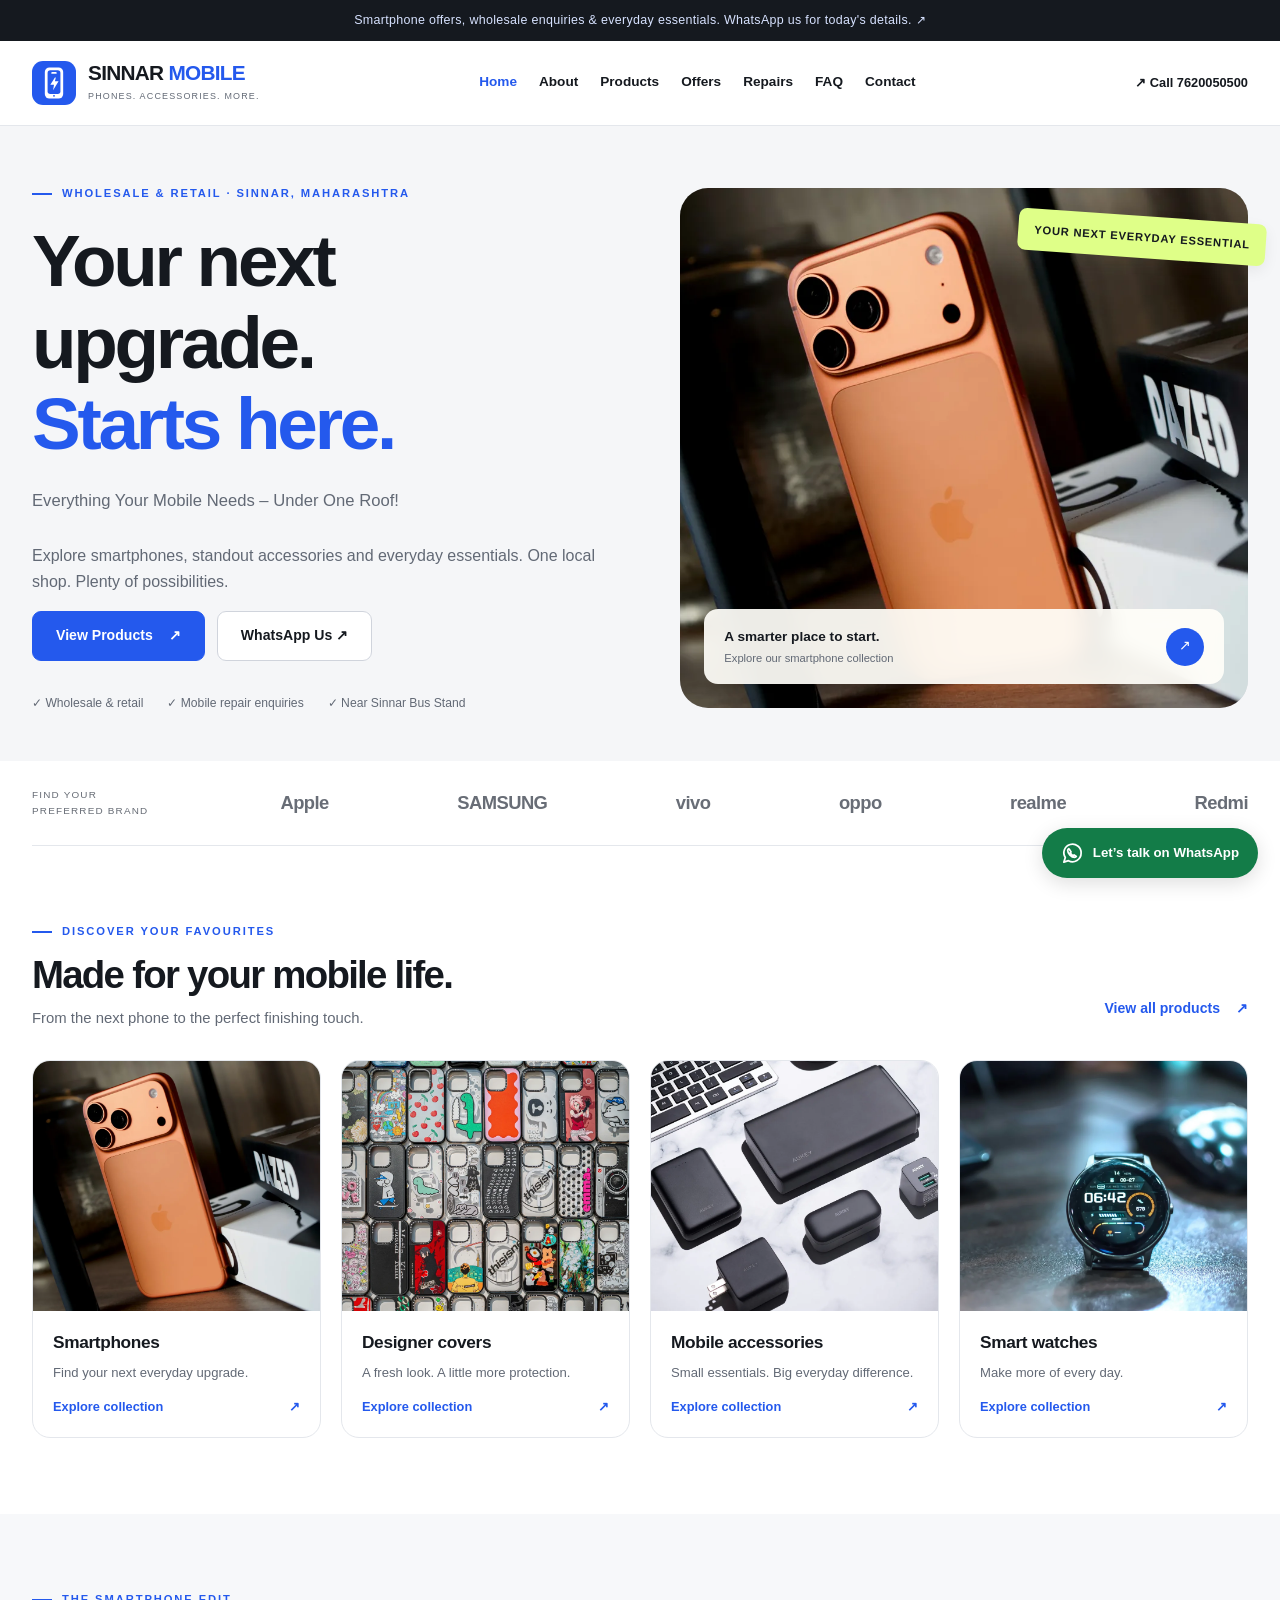
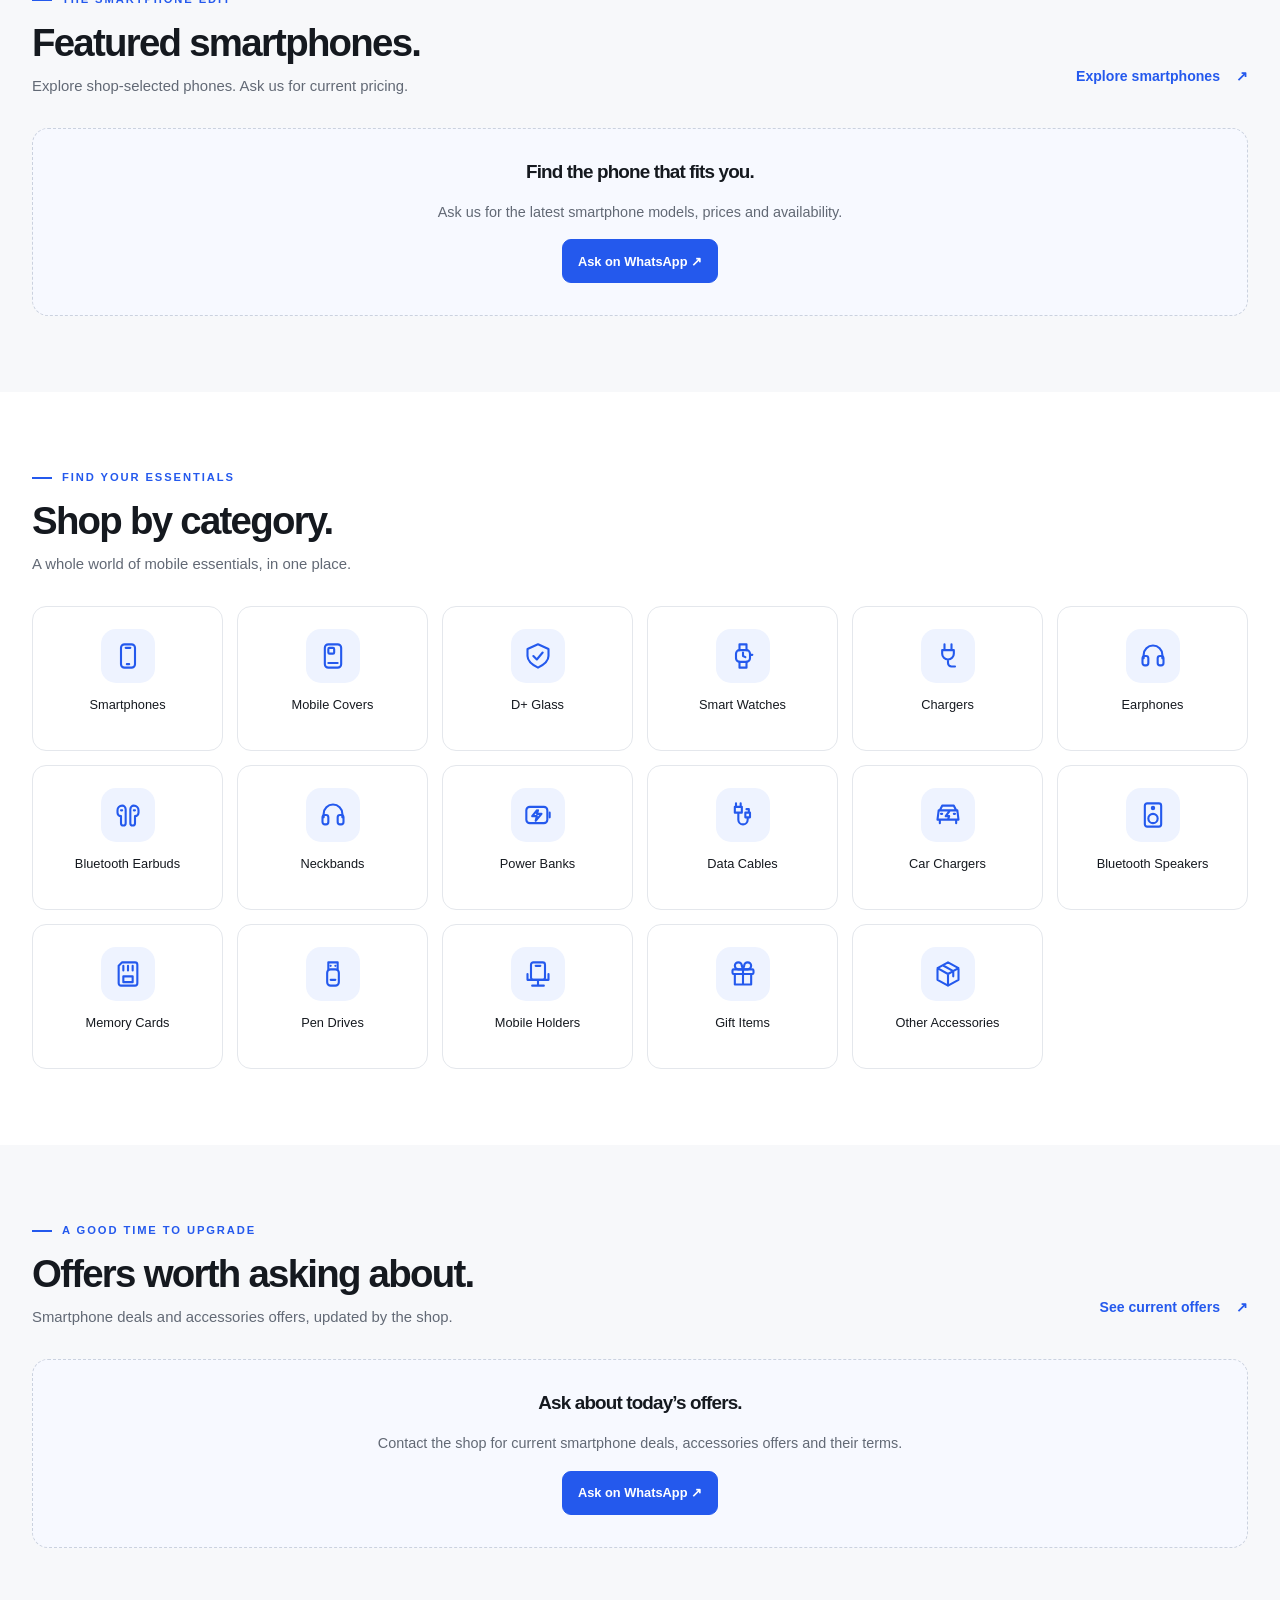
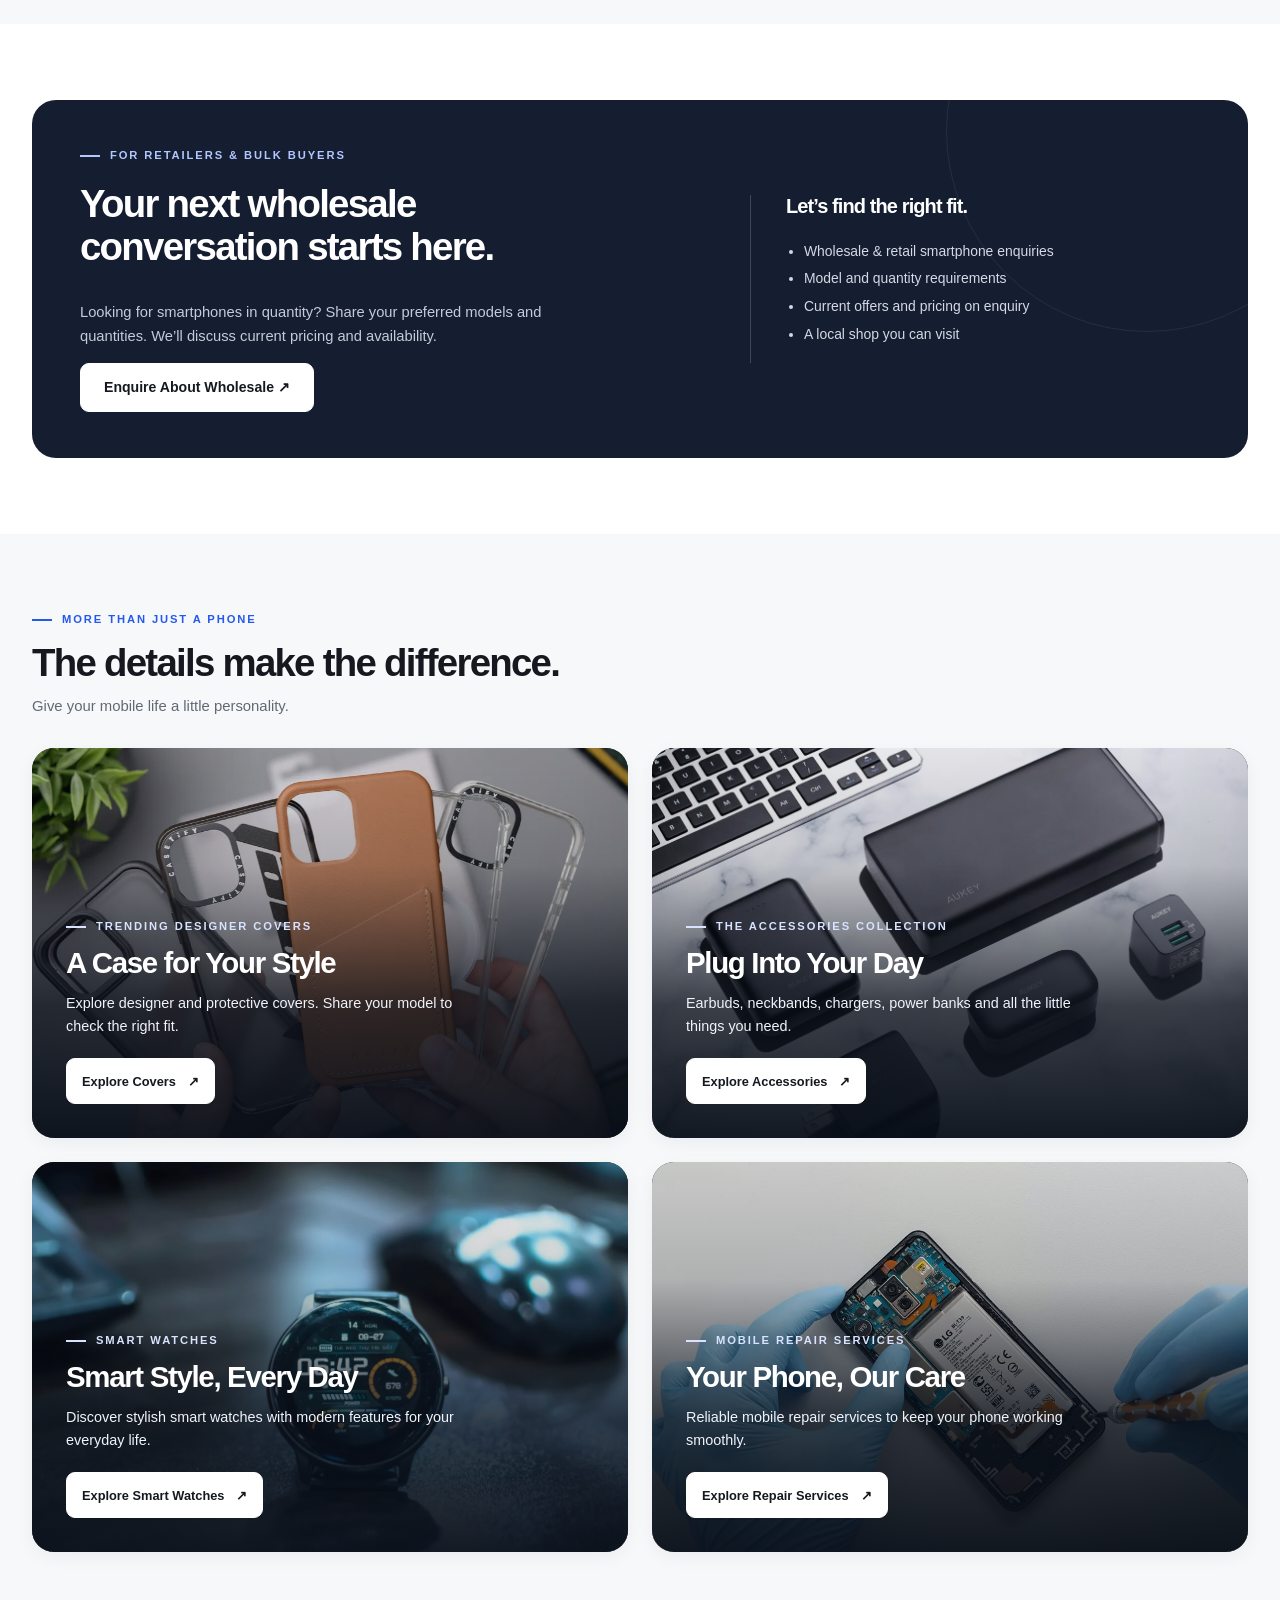
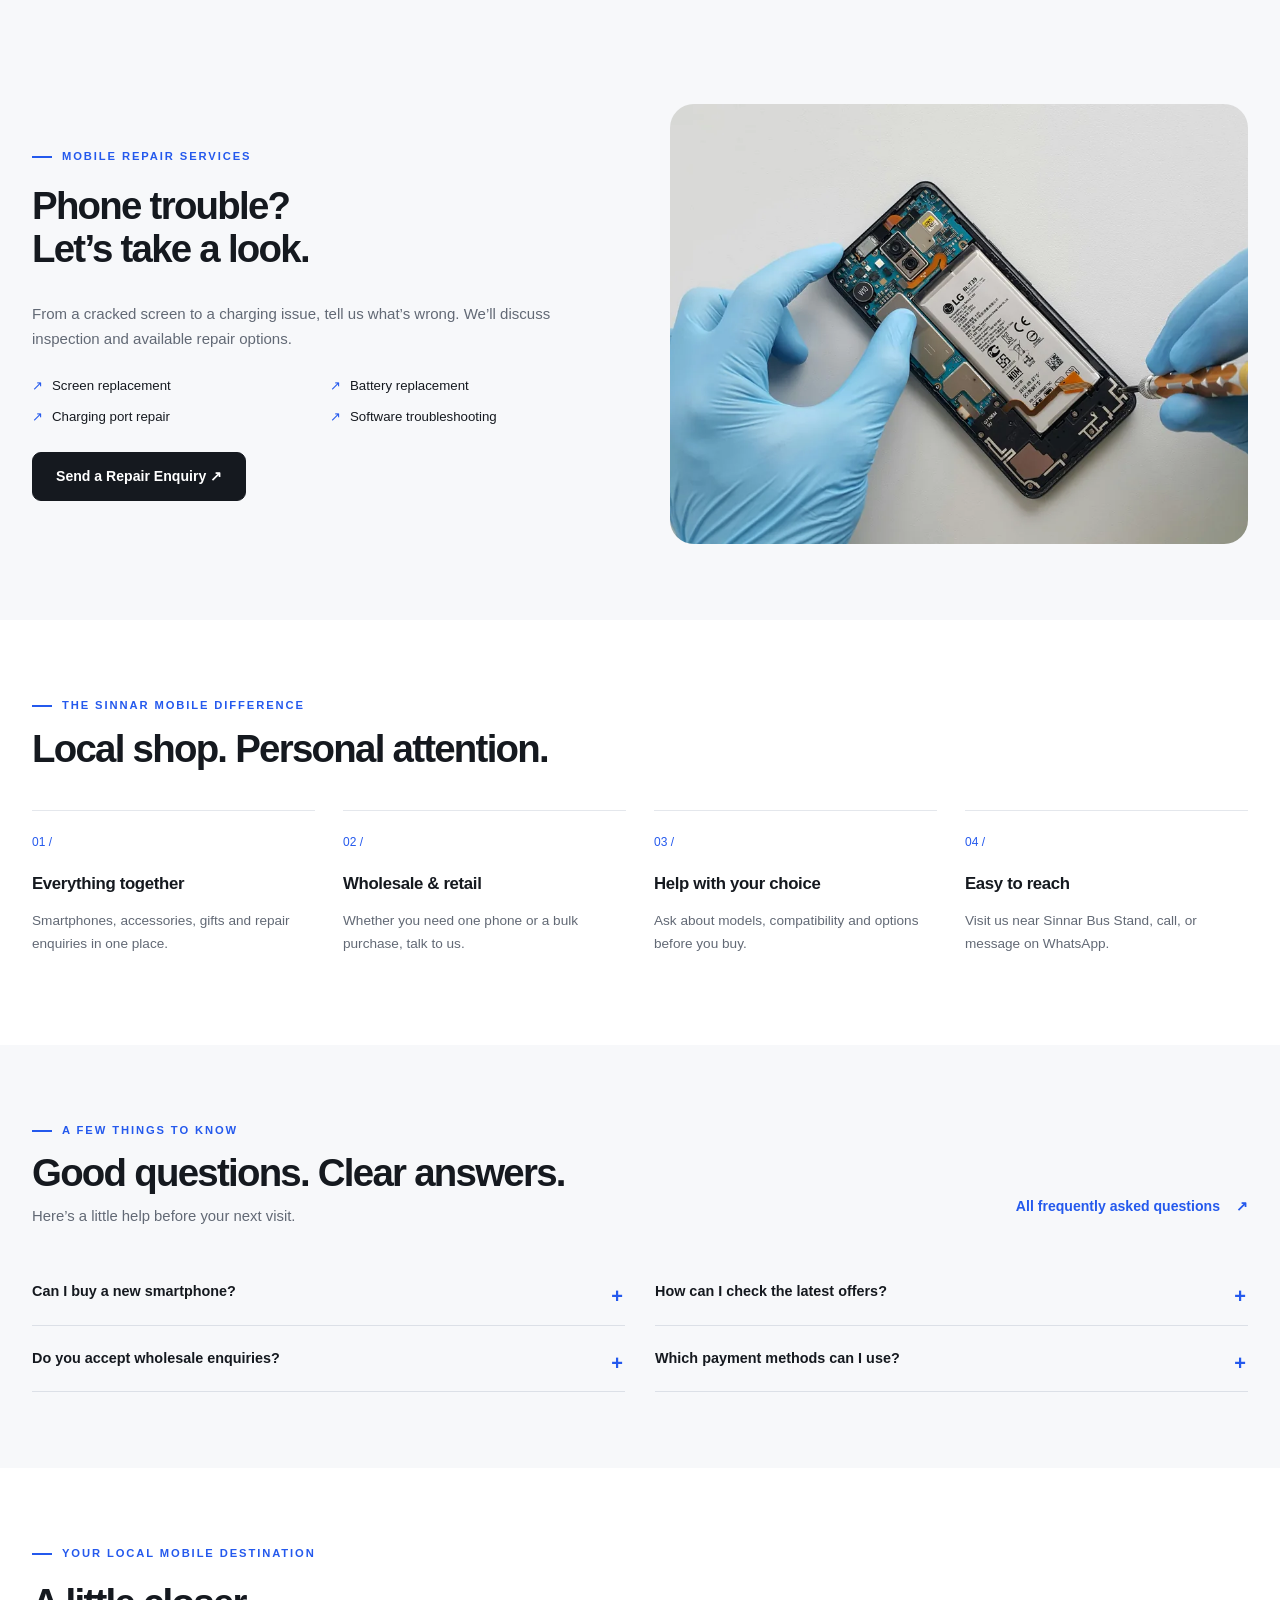
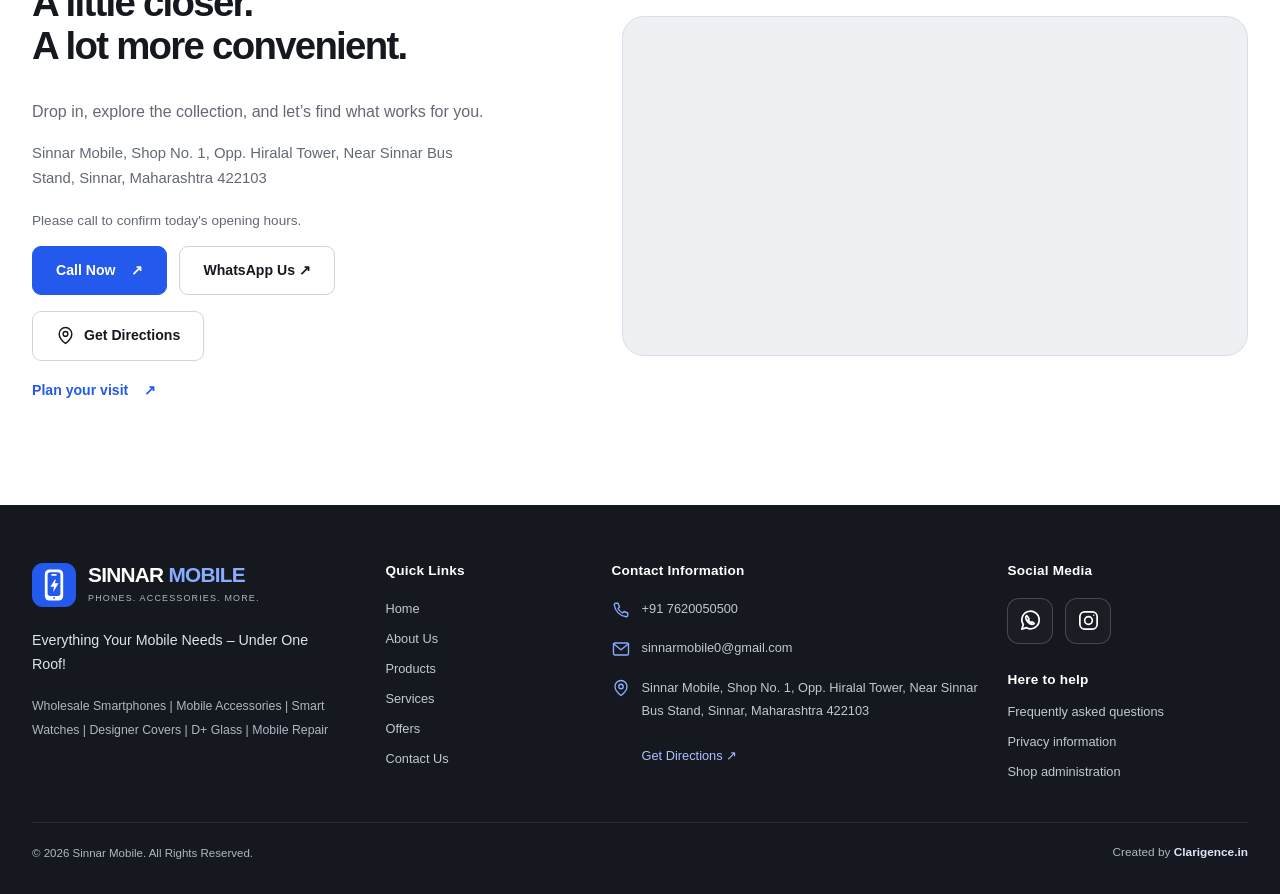
==== commit effd2c2a: "Unify mobile lifestyle cards into a four-card editorial grid" ====
--- a/index.html
+++ b/index.html
@@ -8,8 +8,12 @@
 <section class="section"><div class="container"><div class="section-heading"><div><span class="eyebrow">Find your essentials</span><h2>Shop by category.</h2><p>A whole world of mobile essentials, in one place.</p></div></div><div class="category-grid" data-categories><a class="category-card" href="products.html?category=Smartphones"><span class="category-icon"><svg class="ui-icon" viewBox="0 0 24 24" fill="none" stroke="currentColor" stroke-width="1.8" stroke-linecap="round" stroke-linejoin="round" aria-hidden="true" focusable="false"><rect x="6" y="2" width="12" height="20" rx="3"/><path d="M10 5h4M11 19h2"/></svg></span><span>Smartphones</span></a><a class="category-card" href="products.html?category=Mobile%20Covers"><span class="category-icon"><svg class="ui-icon" viewBox="0 0 24 24" fill="none" stroke="currentColor" stroke-width="1.8" stroke-linecap="round" stroke-linejoin="round" aria-hidden="true" focusable="false"><rect x="5" y="2" width="14" height="20" rx="3"/><rect x="8" y="5" width="5" height="5" rx="1"/><path d="M8 18h8"/></svg></span><span>Mobile Covers</span></a><a class="category-card" href="products.html?category=D%2B%20Glass"><span class="category-icon"><svg class="ui-icon" viewBox="0 0 24 24" fill="none" stroke="currentColor" stroke-width="1.8" stroke-linecap="round" stroke-linejoin="round" aria-hidden="true" focusable="false"><path d="M12 2 3 6v6c0 5 5 8 9 10 4-2 9-5 9-10V6l-9-4Z"/><path d="m8 12 3 3 5-6"/></svg></span><span>D+ Glass</span></a><a class="category-card" href="products.html?category=Smart%20Watches"><span class="category-icon"><svg class="ui-icon" viewBox="0 0 24 24" fill="none" stroke="currentColor" stroke-width="1.8" stroke-linecap="round" stroke-linejoin="round" aria-hidden="true" focusable="false"><path d="M9 7V2h6v5M9 17v5h6v-5"/><rect x="6" y="7" width="12" height="10" rx="3"/><path d="M12 9v3l2 1M18 11h2"/></svg></span><span>Smart Watches</span></a><a class="category-card" href="products.html?category=Chargers"><span class="category-icon"><svg class="ui-icon" viewBox="0 0 24 24" fill="none" stroke="currentColor" stroke-width="1.8" stroke-linecap="round" stroke-linejoin="round" aria-hidden="true" focusable="false"><path d="M9 2v5M15 2v5M7 7h10v3a5 5 0 0 1-10 0V7ZM12 15v3a3 3 0 0 0 3 3h3"/></svg></span><span>Chargers</span></a><a class="category-card" href="products.html?category=Earphones"><span class="category-icon"><svg class="ui-icon" viewBox="0 0 24 24" fill="none" stroke="currentColor" stroke-width="1.8" stroke-linecap="round" stroke-linejoin="round" aria-hidden="true" focusable="false"><path d="M4 14v-3a8 8 0 0 1 16 0v3"/><rect x="3" y="12" width="5" height="8" rx="2"/><rect x="16" y="12" width="5" height="8" rx="2"/></svg></span><span>Earphones</span></a><a class="category-card" href="products.html?category=Bluetooth%20Earbuds"><span class="category-icon"><svg class="ui-icon" viewBox="0 0 24 24" fill="none" stroke="currentColor" stroke-width="1.8" stroke-linecap="round" stroke-linejoin="round" aria-hidden="true" focusable="false"><path d="M7 4a4 4 0 0 0-4 4v2a3 3 0 0 0 3 3v6a2 2 0 0 0 4 0V7a3 3 0 0 0-3-3ZM17 4a4 4 0 0 1 4 4v2a3 3 0 0 1-3 3v6a2 2 0 0 1-4 0V7a3 3 0 0 1 3-3Z"/><path d="M6 8h1M17 8h1"/></svg></span><span>Bluetooth Earbuds</span></a><a class="category-card" href="products.html?category=Neckbands"><span class="category-icon"><svg class="ui-icon" viewBox="0 0 24 24" fill="none" stroke="currentColor" stroke-width="1.8" stroke-linecap="round" stroke-linejoin="round" aria-hidden="true" focusable="false"><path d="M4 14v-3a8 8 0 0 1 16 0v3"/><rect x="3" y="12" width="5" height="8" rx="2"/><rect x="16" y="12" width="5" height="8" rx="2"/></svg></span><span>Neckbands</span></a><a class="category-card" href="products.html?category=Power%20Banks"><span class="category-icon"><svg class="ui-icon" viewBox="0 0 24 24" fill="none" stroke="currentColor" stroke-width="1.8" stroke-linecap="round" stroke-linejoin="round" aria-hidden="true" focusable="false"><rect x="2" y="5" width="18" height="14" rx="3"/><path d="M22 10v4m-11-6-4 5h4l-1 4 5-6h-4l1-3"/></svg></span><span>Power Banks</span></a><a class="category-card" href="products.html?category=Data%20Cables"><span class="category-icon"><svg class="ui-icon" viewBox="0 0 24 24" fill="none" stroke="currentColor" stroke-width="1.8" stroke-linecap="round" stroke-linejoin="round" aria-hidden="true" focusable="false"><path d="M6 2v3M10 2v3M5 5h6v5H5V5ZM8 10v6a4 4 0 0 0 8 0v-2M14 10h4v4h-4zM15 7h2v3"/></svg></span><span>Data Cables</span></a><a class="category-card" href="products.html?category=Car%20Chargers"><span class="category-icon"><svg class="ui-icon" viewBox="0 0 24 24" fill="none" stroke="currentColor" stroke-width="1.8" stroke-linecap="round" stroke-linejoin="round" aria-hidden="true" focusable="false"><path d="m5 8 2-4h10l2 4M4 8h16l1 8H3l1-8ZM5 16v3M19 16v3M6 11h1M17 11h1m-5-2-3 4h3l-1 3"/></svg></span><span>Car Chargers</span></a><a class="category-card" href="products.html?category=Bluetooth%20Speakers"><span class="category-icon"><svg class="ui-icon" viewBox="0 0 24 24" fill="none" stroke="currentColor" stroke-width="1.8" stroke-linecap="round" stroke-linejoin="round" aria-hidden="true" focusable="false"><rect x="5" y="2" width="14" height="20" rx="2"/><circle cx="12" cy="15" r="4"/><circle cx="12" cy="6" r="1"/></svg></span><span>Bluetooth Speakers</span></a><a class="category-card" href="products.html?category=Memory%20Cards"><span class="category-icon"><svg class="ui-icon" viewBox="0 0 24 24" fill="none" stroke="currentColor" stroke-width="1.8" stroke-linecap="round" stroke-linejoin="round" aria-hidden="true" focusable="false"><path d="M7 2h11a2 2 0 0 1 2 2v16a2 2 0 0 1-2 2H6a2 2 0 0 1-2-2V5l3-3Z"/><path d="M8 5v4M12 5v4M16 5v4M8 14h8v5H8z"/></svg></span><span>Memory Cards</span></a><a class="category-card" href="products.html?category=Pen%20Drives"><span class="category-icon"><svg class="ui-icon" viewBox="0 0 24 24" fill="none" stroke="currentColor" stroke-width="1.8" stroke-linecap="round" stroke-linejoin="round" aria-hidden="true" focusable="false"><rect x="7" y="8" width="10" height="14" rx="3"/><path d="M8 8V2h8v6M10 5h.01M14 5h.01M10 17h4"/></svg></span><span>Pen Drives</span></a><a class="category-card" href="products.html?category=Mobile%20Holders"><span class="category-icon"><svg class="ui-icon" viewBox="0 0 24 24" fill="none" stroke="currentColor" stroke-width="1.8" stroke-linecap="round" stroke-linejoin="round" aria-hidden="true" focusable="false"><rect x="6" y="2" width="12" height="15" rx="2"/><path d="M3 12v5h18v-5M12 17v5M7 22h10M10 5h4"/></svg></span><span>Mobile Holders</span></a><a class="category-card" href="products.html?category=Gift%20Items"><span class="category-icon"><svg class="ui-icon" viewBox="0 0 24 24" fill="none" stroke="currentColor" stroke-width="1.8" stroke-linecap="round" stroke-linejoin="round" aria-hidden="true" focusable="false"><rect x="3" y="8" width="18" height="4" rx="1"/><path d="M5 12v9h14v-9M12 8v13M12 8H8a3 3 0 1 1 3-3l1 3Zm0 0h4a3 3 0 1 0-3-3l-1 3Z"/></svg></span><span>Gift Items</span></a><a class="category-card" href="products.html?category=Other%20Accessories"><span class="category-icon"><svg class="ui-icon" viewBox="0 0 24 24" fill="none" stroke="currentColor" stroke-width="1.8" stroke-linecap="round" stroke-linejoin="round" aria-hidden="true" focusable="false"><path d="m12 2 9 5v10l-9 5-9-5V7l9-5ZM3 7l9 5 9-5M12 12v10M7.5 4.5l9 5V14"/></svg></span><span>Other Accessories</span></a></div></div></section>
 <section class="section soft"><div class="container"><div class="section-heading"><div><span class="eyebrow">A good time to upgrade</span><h2>Offers worth asking about.</h2><p>Smartphone deals and accessories offers, updated by the shop.</p></div><a class="text-link" href="offers.html">See current offers <span aria-hidden="true">↗</span></a></div><div class="collection-grid" data-offers="preview"><div class="status-panel"><h3>Ask about today’s offers.</h3><p>Message us for current smartphone deals, accessories offers and their terms.</p><a class="btn small" data-wa href="https://wa.me/917620050500">Check Today’s Offers ↗</a></div></div><div class="collection-grid" data-banners></div></div></section>
 <section class="section"><div class="container"><div class="feature-banner"><div><span class="eyebrow">For retailers &amp; bulk buyers</span><h2>Your next wholesale conversation starts here.</h2><p>Looking for smartphones in quantity? Share your preferred models and quantities. We’ll discuss current pricing and availability.</p><a class="btn light" href="https://wa.me/917620050500?text=Hello%20Sinnar%20Mobile%2C%20I%20would%20like%20to%20enquire%20about%20wholesale%20smartphones." target="_blank" rel="noopener noreferrer">Enquire About Wholesale ↗</a></div><div class="banner-side"><h3>Let’s find the right fit.</h3><ul><li>Wholesale &amp; retail smartphone enquiries</li><li>Model and quantity requirements</li><li>Current offers and pricing on enquiry</li><li>A local shop you can visit</li></ul></div></div></div></section>
-<section class="section soft"><div class="container"><div class="section-heading"><div><span class="eyebrow">More than just a phone</span><h2>The details make the difference.</h2><p>Give your mobile life a little personality.</p></div></div><div class="editorial-grid"><article class="editorial-card"><img src="assets/images/covers.webp" alt="Designer mobile covers in the shop" width="1200" height="800" class="" loading="lazy" ><div class="editorial-copy"><span class="eyebrow">Trending designer covers</span><h2>A case for your style.</h2><p>Explore designer and protective covers. Share your model to check the right fit.</p><a class="btn light small" href="products.html?category=Mobile%20Covers">Explore Covers ↗</a></div></article><article class="editorial-card"><img src="assets/images/Accessories1.webp" alt="A collection of mobile accessories" width="1200" height="800" class="" loading="lazy" ><div class="editorial-copy"><span class="eyebrow">The accessories collection</span><h2>Plug into your day.</h2><p>Earbuds, neckbands, chargers, power banks and all the little things you need.</p><a class="btn light small" href="products.html">Explore Accessories ↗</a></div></article></div></div></section>
-<section class="section"><div class="container split"><img src="assets/images/watch1.webp" alt="Smart watch collection" width="1200" height="800" class="" loading="lazy" ><div class="split-copy"><span class="eyebrow">Smart watches</span><h2>A smarter companion.<br>For your everyday.</h2><p>Explore wearable styles and ask about features, compatibility and current availability before choosing your watch.</p><a class="btn" href="products.html?category=Smart%20Watches">Explore Smart Watches ↗</a></div></div></section>
+<section class="section soft" id="mobile-life"><div class="container"><div class="section-heading"><div><span class="eyebrow">More than just a phone</span><h2>The details make the difference.</h2><p>Give your mobile life a little personality.</p></div></div><div class="editorial-grid">
+<article class="editorial-card editorial-card--covers"><img src="assets/images/covers.webp" alt="Designer mobile covers in the shop" width="1200" height="800" class="editorial-image" loading="lazy" ><div class="editorial-copy"><span class="eyebrow">Trending designer covers</span><h3>A Case for Your Style</h3><p>Explore designer and protective covers. Share your model to check the right fit.</p><a class="btn light small" href="products.html?category=Mobile%20Covers">Explore Covers<span aria-hidden="true">↗</span></a></div></article>
+<article class="editorial-card editorial-card--accessories"><img src="assets/images/Accessories1.webp" alt="A collection of mobile charging and audio accessories" width="1200" height="800" class="editorial-image" loading="lazy" ><div class="editorial-copy"><span class="eyebrow">The accessories collection</span><h3>Plug Into Your Day</h3><p>Earbuds, neckbands, chargers, power banks and all the little things you need.</p><a class="btn light small" href="products.html">Explore Accessories<span aria-hidden="true">↗</span></a></div></article>
+<article class="editorial-card editorial-card--watch"><img src="assets/images/watch1.webp" alt="Round smart watch with an illuminated digital display" width="1200" height="800" class="editorial-image" loading="lazy" ><div class="editorial-copy"><span class="eyebrow">Smart watches</span><h3>Smart Style, Every Day</h3><p>Discover stylish smart watches with modern features for your everyday life.</p><a class="btn light small" href="products.html?category=Smart%20Watches">Explore Smart Watches<span aria-hidden="true">↗</span></a></div></article>
+<article class="editorial-card editorial-card--repair"><img src="assets/images/reaparing.webp" alt="Technician wearing protective gloves repairing an opened smartphone with a precision screwdriver" width="1200" height="800" class="editorial-image" loading="lazy" ><div class="editorial-copy"><span class="eyebrow">Mobile repair services</span><h3>Your Phone, Our Care</h3><p>Reliable mobile repair services to keep your phone working smoothly.</p><a class="btn light small" href="services.html">Explore Repair Services<span aria-hidden="true">↗</span></a></div></article>
+</div></div></section>
 <section class="section soft"><div class="container split"><div class="split-copy"><span class="eyebrow">Mobile repair services</span><h2>Phone trouble?<br>Let’s take a look.</h2><p>From a cracked screen to a charging issue, tell us what’s wrong. We’ll discuss inspection and available repair options.</p><ul class="service-list"><li>Screen replacement</li><li>Battery replacement</li><li>Charging port repair</li><li>Software troubleshooting</li></ul><a class="btn dark" href="services.html">Send a Repair Enquiry ↗</a></div><img src="assets/images/reaparing.webp" alt="Mobile phone repair work" width="1200" height="800" class="" loading="lazy" ></div></section>
 <section class="section"><div class="container"><div class="section-heading"><div><span class="eyebrow">The Sinnar Mobile difference</span><h2>Local shop. Personal attention.</h2><p></p></div></div><div class="benefits"><article class="benefit"><span class="number">01 /</span><h3>Everything together</h3><p>Smartphones, accessories, gifts and repair enquiries in one place.</p></article><article class="benefit"><span class="number">02 /</span><h3>Wholesale & retail</h3><p>Whether you need one phone or a bulk purchase, talk to us.</p></article><article class="benefit"><span class="number">03 /</span><h3>Help with your choice</h3><p>Ask about models, compatibility and options before you buy.</p></article><article class="benefit"><span class="number">04 /</span><h3>Easy to reach</h3><p>Visit us near Sinnar Bus Stand, call, or message on WhatsApp.</p></article></div></div></section>
 <section class="section soft"><div class="container"><div class="section-heading"><div><span class="eyebrow">A few things to know</span><h2>Good questions. Clear answers.</h2><p>Here’s a little help before your next visit.</p></div><a class="text-link" href="faq.html">All frequently asked questions <span aria-hidden="true">↗</span></a></div><div class="faq-grid" data-faqs="preview"><div class="faq-column"><details class="faq-item"><summary>Can I buy a new smartphone?</summary><p>Yes. We deal in smartphones for retail and wholesale buyers. Contact us for current models, prices and availability.</p></details><details class="faq-item"><summary>Do you accept wholesale enquiries?</summary><p>Yes. Share the models and quantities you need on WhatsApp and we will discuss your requirements.</p></details></div><div class="faq-column"><details class="faq-item"><summary>How can I check the latest offers?</summary><p>Visit our Offers page or message us on WhatsApp. Prices and offer terms are confirmed by the shop.</p></details><details class="faq-item"><summary>Which payment methods can I use?</summary><p>Please contact the shop to confirm currently accepted payment methods before your visit.</p></details></div></div></div></section><section class="section" id="location"><div class="container visit"><div><span class="eyebrow">Your local mobile destination</span><h2>A little closer.<br>A lot more convenient.</h2><p>Drop in, explore the collection, and let’s find what works for you.</p><address data-setting="address">Sinnar Mobile, Shop No. 1, Opp. Hiralal Tower, Near Sinnar Bus Stand, Sinnar, Maharashtra 422103</address><p class="hours" data-setting="businessHours">Please call to confirm today’s opening hours.</p><div class="actions"><a class="btn" data-phone href="tel:7620050500">Call Now <span aria-hidden="true">↗</span></a><a class="btn secondary" data-wa href="https://wa.me/917620050500" target="_blank" rel="noopener noreferrer">WhatsApp Us ↗</a></div><div class="visit-directions"><a class="btn secondary directions-btn" data-directions href="https://maps.app.goo.gl/g274oeQUb9x3pte76" target="_blank" rel="noopener noreferrer"><svg class="ui-icon" viewBox="0 0 24 24" fill="none" stroke="currentColor" stroke-width="1.8" stroke-linecap="round" stroke-linejoin="round" aria-hidden="true" focusable="false"><path d="M20 10c0 6-8 12-8 12S4 16 4 10a8 8 0 1 1 16 0Z"/><circle cx="12" cy="10" r="3"/></svg>Get Directions</a></div><p><a class="text-link" href="contact.html">Plan your visit <span aria-hidden="true">↗</span></a></p></div><iframe class="map" title="Exact Sinnar Mobile shop location shared by the owner" loading="lazy" referrerpolicy="no-referrer-when-downgrade" src="https://maps.google.com/maps?q=19.8431708,73.9948891&amp;z=18&amp;output=embed"></iframe></div></section></main><footer class="site-footer"><div class="container"><div class="footer-grid">
--- a/assets/css/style.css
+++ b/assets/css/style.css
@@ -1,6 +1,7 @@
 @font-face{font-family:LocalSans;src:local('Segoe UI')} 
 :root{--ink:#15191f;--muted:#626975;--blue:#2459ed;--blue-dark:#1540ba;--paper:#f7f8fa;--line:#e4e7ec;--radius:18px;--max:1240px}
-*{box-sizing:border-box}html{scroll-behavior:smooth;scroll-padding-top:100px}body{margin:0;color:var(--ink);font-family:LocalSans,'Segoe UI',Arial,sans-serif;background:white;line-height:1.65}img{max-width:100%;display:block}a{color:inherit;text-decoration:none}button,input,select,textarea{font:inherit}button,a,input,select,textarea{touch-action:manipulation}button{cursor:pointer}button:disabled{cursor:wait;opacity:.6}a:focus-visible,button:focus-visible,summary:focus-visible{outline:3px solid var(--blue);outline-offset:5px}input:focus,select:focus,textarea:focus{outline:2px solid var(--blue);outline-offset:2px}h1,h2,h3,p{margin-top:0}h1,h2,h3{line-height:1.12;letter-spacing:-.045em}h1{font-size:clamp(2.7rem,5.7vw,5.4rem);font-weight:750}h2{font-size:clamp(1.9rem,3vw,2.8rem)}h3{font-size:1.25rem}p{color:var(--muted)}.container{width:min(var(--max),calc(100% - 64px));margin-inline:auto}.skip-link{position:absolute;left:16px;top:-80px;background:white;padding:12px;z-index:100}.skip-link:focus{top:12px}.announcement{background:var(--ink);color:#fff;text-align:center;padding:10px 20px;font-size:.78rem;letter-spacing:.025em}.announcement a{color:#d7e2ff}.site-header{position:sticky;top:0;z-index:30;background:#ffffffef;backdrop-filter:blur(14px);border-bottom:1px solid var(--line)}.nav-row{display:flex;align-items:center;justify-content:space-between;gap:24px;min-height:84px}.brand{display:flex;align-items:center;gap:11px;flex-shrink:0}.brand-mark{display:grid;place-items:center;width:39px;height:43px;border:2px solid var(--ink);border-radius:10px;font-size:19px;font-weight:800;position:relative}.brand-mark:after{content:'';position:absolute;bottom:4px;width:8px;height:2px;background:var(--blue)}.brand strong{font-size:1.18rem;letter-spacing:-.045em}.brand small{display:block;font-size:.59rem;color:var(--muted);text-transform:uppercase;letter-spacing:.16em;line-height:1.3}.main-nav{display:flex;align-items:center;gap:22px}.main-nav a{min-height:44px;display:flex;align-items:center;font-size:.85rem;font-weight:600}.main-nav a[aria-current=page]{color:var(--blue)}.main-nav a:hover{color:var(--blue)}.nav-call{font-size:.8rem;display:flex;gap:9px;align-items:center;font-weight:650}.menu-toggle{display:none;background:white;border:1px solid var(--line);border-radius:10px;width:44px;height:44px;font-size:22px}.btn{display:inline-flex;justify-content:center;align-items:center;gap:16px;min-height:48px;padding:12px 23px;background:var(--blue);border:1px solid var(--blue);color:white;border-radius:9px;font-size:.88rem;font-weight:650;transition:background .2s,transform .2s}.btn:hover{background:var(--blue-dark);transform:translateY(-2px)}.btn.secondary{background:white;color:var(--ink);border-color:#d0d4dc}.btn.secondary:hover{background:var(--paper)}.btn.dark{background:var(--ink);border-color:var(--ink)}.btn.light{background:white;color:var(--ink);border-color:white}.btn.small{padding:9px 15px;min-height:44px;font-size:.8rem}.text-link{color:var(--blue);font-weight:650;font-size:.88rem;min-height:44px;display:inline-flex;align-items:center;gap:16px}.actions{display:flex;gap:12px;flex-wrap:wrap}.eyebrow{text-transform:uppercase;letter-spacing:.17em;font-size:.7rem;font-weight:700;color:var(--blue);margin-bottom:18px;display:block}.eyebrow:before{content:'';display:inline-block;width:20px;height:2px;background:currentColor;vertical-align:middle;margin-right:10px}.hero{background:#f5f6f8;padding:58px 0 48px;overflow:hidden}.hero-grid{display:grid;grid-template-columns:1.04fr 1fr;gap:58px;align-items:center}.hero h1{margin-bottom:22px}.hero h1 em{font-style:normal;color:var(--blue)}.hero .intro{font-size:1.04rem;max-width:480px;margin-bottom:28px}.hero-meta{display:flex;gap:24px;margin-top:32px;font-size:.76rem;color:var(--muted);flex-wrap:wrap}.hero-meta span{display:flex;gap:7px;align-items:center}.hero-visual{position:relative;min-width:0;border-radius:28px;background:#d4d6dc;padding:0;isolation:isolate}.hero-visual>img{width:100%;height:520px;object-fit:cover;object-position:38% center;border-radius:28px}.image-caption{position:absolute;left:24px;bottom:24px;right:24px;display:flex;align-items:center;justify-content:space-between;gap:12px;background:#fffef9ed;backdrop-filter:blur(10px);border-radius:14px;padding:17px 20px;font-size:.85rem}.image-caption small{display:block;color:var(--muted);font-size:.7rem}.image-caption .circle{border-radius:50%;background:var(--blue);color:white;width:38px;height:38px;display:grid;place-items:center}.hero-sticker{position:absolute;right:-18px;top:28px;border-radius:8px;padding:12px 16px;background:#dfff88;font-size:.7rem;font-weight:750;transform:rotate(4deg);letter-spacing:.07em;box-shadow:0 5px 15px #0001}.brand-strip{display:flex;align-items:center;justify-content:space-between;gap:24px;border-bottom:1px solid var(--line);padding:26px 0;color:#686d76;flex-wrap:wrap}.brand-strip small{text-transform:uppercase;letter-spacing:.12em;font-size:.62rem;max-width:120px}.brand-strip span{font-size:1.15rem;font-weight:650;letter-spacing:-.03em}.section{padding:76px 0}.section.soft{background:var(--paper)}.section-heading{display:flex;align-items:end;justify-content:space-between;gap:24px;margin-bottom:30px}.section-heading h2{margin-bottom:10px}.section-heading p{margin-bottom:0;font-size:.93rem}.section-heading .eyebrow{margin-bottom:12px}.collection-grid{display:grid;grid-template-columns:repeat(4,minmax(0,1fr));gap:20px}.collection-card{background:white;border:1px solid var(--line);border-radius:var(--radius);overflow:hidden;transition:box-shadow .25s,transform .25s}.collection-card .photo{background:#eceef1;overflow:hidden;aspect-ratio:1.15}.collection-card img{width:100%;height:100%;object-fit:cover;transition:transform .45s}.collection-card:hover img{transform:scale(1.045)}.collection-card:hover{transform:translateY(-4px);box-shadow:0 14px 30px #172d5210}.card-body{padding:20px}.card-body h3{margin-bottom:9px;font-size:1.08rem;line-height:1.3;letter-spacing:-.02em}.card-body p{font-size:.82rem;margin-bottom:12px}.card-bottom{display:flex;align-items:center;justify-content:space-between;font-size:.8rem;font-weight:650;color:var(--blue)}.category-grid{display:grid;grid-template-columns:repeat(6,minmax(0,1fr));gap:14px}.category-card{border:1px solid var(--line);border-radius:14px;padding:22px 12px;text-align:center;font-size:.8rem;transition:border .2s,background .2s}.category-card:hover{border-color:var(--blue);background:#f0f4ff}.category-icon{display:block;font-size:1.7rem;color:var(--blue);margin-bottom:9px;line-height:1.3}.feature-banner{background:#151d30;color:white;border-radius:24px;padding:46px 48px;display:grid;grid-template-columns:1.4fr 1fr;gap:40px;align-items:center;position:relative;overflow:hidden}.feature-banner:after{content:'';position:absolute;width:400px;height:400px;border:1px solid #ffffff12;border-radius:50%;right:-100px;top:-170px;pointer-events:none}.feature-banner h2{max-width:520px}.feature-banner p{color:#c4cbd9;max-width:530px;font-size:.92rem}.feature-banner .eyebrow{color:#b2c7ff}.banner-side{padding-left:35px;border-left:1px solid #ffffff30}.banner-side ul{padding-left:18px;color:#d4d9e5;font-size:.87rem;line-height:2}.editorial-grid{display:grid;grid-template-columns:1fr 1fr;gap:24px}.editorial-card{position:relative;border-radius:22px;overflow:hidden;min-height:330px;color:white;background:var(--ink)}.editorial-card img{position:absolute;width:100%;height:100%;object-fit:cover;opacity:.55}.editorial-copy{position:relative;padding:38px;display:flex;flex-direction:column;align-items:start;justify-content:end;min-height:330px;background:linear-gradient(0deg,#0009,transparent)}.editorial-copy p{color:#e4e8ee;max-width:340px;font-size:.9rem}.editorial-copy .eyebrow{color:#e4e8ee;margin-bottom:12px}.editorial-copy h2{font-size:2rem}.split{display:grid;grid-template-columns:1fr 1fr;gap:60px;align-items:center}.split>img{width:100%;height:440px;object-fit:cover;border-radius:24px}.split-copy p{font-size:.94rem}.service-list{display:grid;grid-template-columns:1fr 1fr;gap:9px 18px;margin:24px 0;padding:0;list-style:none;font-size:.83rem}.service-list li:before{content:'↗';color:var(--blue);margin-right:9px}.benefits{display:grid;grid-template-columns:repeat(4,minmax(0,1fr));gap:28px}.benefit{border-top:1px solid var(--line);padding-top:22px}.benefit .number{font-size:.75rem;color:var(--blue);display:block;margin-bottom:22px}.benefit h3{font-size:1.05rem;letter-spacing:-.02em}.benefit p{font-size:.85rem}.faq-grid{display:grid;grid-template-columns:1fr 1fr;gap:0 30px}.faq-column{min-width:0}.faq-item{border-bottom:1px solid #dce0e7}.faq-item summary{list-style:none;cursor:pointer;font-weight:600;font-size:.9rem;padding:21px 34px 21px 0;position:relative}.faq-item summary::-webkit-details-marker{display:none}.faq-item summary:after{content:'+';position:absolute;right:2px;font-size:20px;color:var(--blue)}.faq-item[open] summary:after{content:'−'}.faq-item p{font-size:.86rem;padding-right:20px;margin-bottom:20px}.visit{display:grid;grid-template-columns:1fr 1.15fr;gap:45px;align-items:center}.visit h2{max-width:450px}.visit address{font-style:normal;color:var(--muted);font-size:.93rem;max-width:430px;margin-bottom:20px}.hours{font-size:.85rem;color:var(--muted);white-space:pre-line}.map{width:100%;height:340px;border:1px solid var(--line);border-radius:22px;background:#eef0f3}.site-footer{background:var(--ink);color:white;padding:54px 0 24px}.footer-grid{display:grid;grid-template-columns:1.8fr 1fr 1fr 1.4fr;gap:36px}.site-footer p{color:#aeb6c4;font-size:.83rem;max-width:300px;margin-top:18px}.site-footer .brand-mark{border-color:white}.site-footer .brand small{color:#aeb6c4}.site-footer h3{font-size:.8rem;font-weight:600;letter-spacing:0;margin-bottom:20px}.footer-links{display:flex;flex-direction:column;gap:12px;font-size:.8rem;color:#c1c7d2}.footer-links a:hover{color:white}.footer-links a{overflow-wrap:anywhere}.footer-bottom{display:flex;justify-content:space-between;gap:20px;flex-wrap:wrap;border-top:1px solid #ffffff18;margin-top:40px;padding-top:20px;color:#aeb6c4;font-size:.72rem}.whatsapp-float{position:fixed;bottom:22px;right:22px;z-index:25;background:#137c48;color:white;border-radius:40px;display:flex;gap:9px;align-items:center;min-height:50px;padding:12px 19px;box-shadow:0 5px 20px #0002;font-size:.83rem;font-weight:600}.page-intro{padding:58px 0 40px;background:var(--paper);border-bottom:1px solid var(--line)}.page-intro h1{font-size:clamp(2.3rem,4vw,3.7rem);margin-bottom:15px}.page-intro p{max-width:660px}.breadcrumbs{font-size:.75rem;color:var(--muted);margin-bottom:30px}.breadcrumbs a{color:var(--blue)}.filters{display:grid;grid-template-columns:2fr 1.4fr 1fr;gap:16px;margin-bottom:25px;align-items:end}label{display:block;font-size:.82rem;font-weight:600;margin-bottom:7px}input,select,textarea{width:100%;min-width:0;border:1px solid #cfd5df;border-radius:9px;background:white;padding:12px 13px;color:var(--ink);font-size:.88rem;min-height:46px}textarea{min-height:125px;resize:vertical}input[type=checkbox]{width:20px;min-height:20px;vertical-align:middle}input[type=file]{padding:9px;max-width:100%}.field{min-width:0}.form-grid{display:grid;grid-template-columns:1fr 1fr;gap:18px}.full{grid-column:1/-1}.form-panel{border:1px solid var(--line);border-radius:20px;padding:30px}.form-panel h2{font-size:1.8rem}.form-panel p{font-size:.86rem}.form-panel button{margin-top:20px}.honeypot{position:absolute;left:-10000px;width:1px;height:1px;overflow:hidden}.form-note{margin-top:15px;font-size:.74rem!important}.form-status{margin:16px 0 0;white-space:pre-line;overflow-wrap:anywhere}.error-text{color:#b02132}.success-text{color:#0b7546}.status-panel{border:1px dashed #cbd2df;border-radius:16px;background:#f7f9ff;padding:32px;text-align:center;grid-column:1/-1}.status-panel h3{font-size:1.18rem}.status-panel p{font-size:.9rem;max-width:560px;margin-inline:auto}.catalog-count{font-size:.8rem;color:var(--muted);margin-bottom:24px}.badge{font-size:.67rem;letter-spacing:.035em;font-weight:650;display:inline-block;padding:4px 9px;border-radius:5px;background:#eef3ff;color:var(--blue);margin-bottom:10px}.badge.demo{background:#fff1cd;color:#72520b}.product-price{font-size:1rem;color:var(--ink);font-weight:650;margin-bottom:12px}.product-price del{font-size:.76rem;color:var(--muted);font-weight:400;margin-left:8px}.product-description{white-space:pre-line}.availability{font-size:.73rem;margin-bottom:14px;color:#5e6775}.product-card .btn{width:100%;font-size:.75rem;padding:10px}.pagination{display:flex;justify-content:center;align-items:center;gap:15px;margin-top:28px}.pagination span{font-size:.82rem}.service-grid{display:grid;grid-template-columns:repeat(3,minmax(0,1fr));gap:20px;margin-bottom:55px}.service-card{padding:28px;border:1px solid var(--line);border-radius:16px}.service-card h3{font-size:1.1rem;line-height:1.35}.service-card p{font-size:.85rem;margin:0}.contact-detail{padding:17px 0;border-bottom:1px solid var(--line)}.contact-detail small{display:block;color:var(--muted);font-size:.75rem}.contact-detail a{font-weight:600;overflow-wrap:anywhere}.privacy-copy{max-width:800px}.privacy-copy h2{font-size:1.4rem;margin-top:30px}.reveal{animation:enter .6s ease-out both}@keyframes enter{from{opacity:.4;transform:translateY(14px)}to{opacity:1;transform:translateY(0)}}.is-hidden{display:none!important}.loading{color:var(--muted);font-size:.9rem;padding:24px 0}.offer-expiry{font-size:.76rem;color:var(--blue)}
+*{box-sizing:border-box}html{scroll-behavior:smooth;scroll-padding-top:100px}body{margin:0;color:var(--ink);font-family:LocalSans,'Segoe UI',Arial,sans-serif;background:white;line-height:1.65}img{max-width:100%;display:block}a{color:inherit;text-decoration:none}button,input,select,textarea{font:inherit}button,a,input,select,textarea{touch-action:manipulation}button{cursor:pointer}button:disabled{cursor:wait;opacity:.6}a:focus-visible,button:focus-visible,summary:focus-visible{outline:3px solid var(--blue);outline-offset:5px}input:focus,select:focus,textarea:focus{outline:2px solid var(--blue);outline-offset:2px}h1,h2,h3,p{margin-top:0}h1,h2,h3{line-height:1.12;letter-spacing:-.045em}h1{font-size:clamp(2.7rem,5.7vw,5.4rem);font-weight:750}h2{font-size:clamp(1.9rem,3vw,2.8rem)}h3{font-size:1.25rem}p{color:var(--muted)}.container{width:min(var(--max),calc(100% - 64px));margin-inline:auto}.skip-link{position:absolute;left:16px;top:-80px;background:white;padding:12px;z-index:100}.skip-link:focus{top:12px}.announcement{background:var(--ink);color:#fff;text-align:center;padding:10px 20px;font-size:.78rem;letter-spacing:.025em}.announcement a{color:#d7e2ff}.site-header{position:sticky;top:0;z-index:30;background:#ffffffef;backdrop-filter:blur(14px);border-bottom:1px solid var(--line)}.nav-row{display:flex;align-items:center;justify-content:space-between;gap:24px;min-height:84px}.brand{display:flex;align-items:center;gap:11px;flex-shrink:0}.brand-mark{display:grid;place-items:center;width:39px;height:43px;border:2px solid var(--ink);border-radius:10px;font-size:19px;font-weight:800;position:relative}.brand-mark:after{content:'';position:absolute;bottom:4px;width:8px;height:2px;background:var(--blue)}.brand strong{font-size:1.18rem;letter-spacing:-.045em}.brand small{display:block;font-size:.59rem;color:var(--muted);text-transform:uppercase;letter-spacing:.16em;line-height:1.3}.main-nav{display:flex;align-items:center;gap:22px}.main-nav a{min-height:44px;display:flex;align-items:center;font-size:.85rem;font-weight:600}.main-nav a[aria-current=page]{color:var(--blue)}.main-nav a:hover{color:var(--blue)}.nav-call{font-size:.8rem;display:flex;gap:9px;align-items:center;font-weight:650}.menu-toggle{display:none;background:white;border:1px solid var(--line);border-radius:10px;width:44px;height:44px;font-size:22px}.btn{display:inline-flex;justify-content:center;align-items:center;gap:16px;min-height:48px;padding:12px 23px;background:var(--blue);border:1px solid var(--blue);color:white;border-radius:9px;font-size:.88rem;font-weight:650;transition:background .2s,transform .2s}.btn:hover{background:var(--blue-dark);transform:translateY(-2px)}.btn.secondary{background:white;color:var(--ink);border-color:#d0d4dc}.btn.secondary:hover{background:var(--paper)}.btn.dark{background:var(--ink);border-color:var(--ink)}.btn.light{background:white;color:var(--ink);border-color:white}.btn.small{padding:9px 15px;min-height:44px;font-size:.8rem}.text-link{color:var(--blue);font-weight:650;font-size:.88rem;min-height:44px;display:inline-flex;align-items:center;gap:16px}.actions{display:flex;gap:12px;flex-wrap:wrap}.eyebrow{text-transform:uppercase;letter-spacing:.17em;font-size:.7rem;font-weight:700;color:var(--blue);margin-bottom:18px;display:block}.eyebrow:before{content:'';display:inline-block;width:20px;height:2px;background:currentColor;vertical-align:middle;margin-right:10px}.hero{background:#f5f6f8;padding:58px 0 48px;overflow:hidden}.hero-grid{display:grid;grid-template-columns:1.04fr 1fr;gap:58px;align-items:center}.hero h1{margin-bottom:22px}.hero h1 em{font-style:normal;color:var(--blue)}.hero .intro{font-size:1.04rem;max-width:480px;margin-bottom:28px}.hero-meta{display:flex;gap:24px;margin-top:32px;font-size:.76rem;color:var(--muted);flex-wrap:wrap}.hero-meta span{display:flex;gap:7px;align-items:center}.hero-visual{position:relative;min-width:0;border-radius:28px;background:#d4d6dc;padding:0;isolation:isolate}.hero-visual>img{width:100%;height:520px;object-fit:cover;object-position:38% center;border-radius:28px}.image-caption{position:absolute;left:24px;bottom:24px;right:24px;display:flex;align-items:center;justify-content:space-between;gap:12px;background:#fffef9ed;backdrop-filter:blur(10px);border-radius:14px;padding:17px 20px;font-size:.85rem}.image-caption small{display:block;color:var(--muted);font-size:.7rem}.image-caption .circle{border-radius:50%;background:var(--blue);color:white;width:38px;height:38px;display:grid;place-items:center}.hero-sticker{position:absolute;right:-18px;top:28px;border-radius:8px;padding:12px 16px;background:#dfff88;font-size:.7rem;font-weight:750;transform:rotate(4deg);letter-spacing:.07em;box-shadow:0 5px 15px #0001}.brand-strip{display:flex;align-items:center;justify-content:space-between;gap:24px;border-bottom:1px solid var(--line);padding:26px 0;color:#686d76;flex-wrap:wrap}.brand-strip small{text-transform:uppercase;letter-spacing:.12em;font-size:.62rem;max-width:120px}.brand-strip span{font-size:1.15rem;font-weight:650;letter-spacing:-.03em}.section{padding:76px 0}.section.soft{background:var(--paper)}.section-heading{display:flex;align-items:end;justify-content:space-between;gap:24px;margin-bottom:30px}.section-heading h2{margin-bottom:10px}.section-heading p{margin-bottom:0;font-size:.93rem}.section-heading .eyebrow{margin-bottom:12px}.collection-grid{display:grid;grid-template-columns:repeat(4,minmax(0,1fr));gap:20px}.collection-card{background:white;border:1px solid var(--line);border-radius:var(--radius);overflow:hidden;transition:box-shadow .25s,transform .25s}.collection-card .photo{background:#eceef1;overflow:hidden;aspect-ratio:1.15}.collection-card img{width:100%;height:100%;object-fit:cover;transition:transform .45s}.collection-card:hover img{transform:scale(1.045)}.collection-card:hover{transform:translateY(-4px);box-shadow:0 14px 30px #172d5210}.card-body{padding:20px}.card-body h3{margin-bottom:9px;font-size:1.08rem;line-height:1.3;letter-spacing:-.02em}.card-body p{font-size:.82rem;margin-bottom:12px}.card-bottom{display:flex;align-items:center;justify-content:space-between;font-size:.8rem;font-weight:650;color:var(--blue)}.category-grid{display:grid;grid-template-columns:repeat(6,minmax(0,1fr));gap:14px}.category-card{border:1px solid var(--line);border-radius:14px;padding:22px 12px;text-align:center;font-size:.8rem;transition:border .2s,background .2s}.category-card:hover{border-color:var(--blue);background:#f0f4ff}.category-icon{display:block;font-size:1.7rem;color:var(--blue);margin-bottom:9px;line-height:1.3}.feature-banner{background:#151d30;color:white;border-radius:24px;padding:46px 48px;display:grid;grid-template-columns:1.4fr 1fr;gap:40px;align-items:center;position:relative;overflow:hidden}.feature-banner:after{content:'';position:absolute;width:400px;height:400px;border:1px solid #ffffff12;border-radius:50%;right:-100px;top:-170px;pointer-events:none}.feature-banner h2{max-width:520px}.feature-banner p{color:#c4cbd9;max-width:530px;font-size:.92rem}.feature-banner .eyebrow{color:#b2c7ff}.banner-side{padding-left:35px;border-left:1px solid #ffffff30}.banner-side ul{padding-left:18px;color:#d4d9e5;font-size:.87rem;line-height:2}.editorial-grid{display:grid;grid-template-columns:repeat(2,minmax(0,1fr));grid-auto-rows:1fr;gap:24px}.editorial-card{position:relative;display:flex;min-width:0;min-height:390px;border-radius:22px;overflow:hidden;color:white;background:var(--ink);isolation:isolate;box-shadow:0 5px 18px #15191f0d;transition:box-shadow .3s}.editorial-card .editorial-image{position:absolute;inset:0;width:100%;height:100%;object-fit:cover;object-position:center;transition:transform .55s ease}.editorial-card--watch .editorial-image{object-position:60% 80%}.editorial-card--repair .editorial-image{object-position:52% 38%}.editorial-copy{position:relative;z-index:1;display:flex;flex-direction:column;align-items:flex-start;justify-content:flex-end;width:100%;min-width:0;min-height:390px;padding:34px;background:linear-gradient(180deg,rgba(8,14,24,.08) 0%,rgba(8,14,24,.2) 30%,rgba(8,14,24,.78) 66%,rgba(8,14,24,.95) 100%)}.editorial-copy h3{color:white;font-size:clamp(1.6rem,2.3vw,2.15rem);line-height:1.15;margin:0 0 12px;max-width:430px;text-wrap:balance;overflow-wrap:anywhere}.editorial-copy p{color:#f0f3fa;font-size:.9rem;line-height:1.6;max-width:390px;margin:0 0 20px}.editorial-copy .eyebrow{color:#d7e3ff;margin-bottom:12px;line-height:1.5}.editorial-copy .btn{gap:12px;max-width:100%;min-height:46px;text-align:center;white-space:normal}.editorial-card:focus-within{outline:3px solid var(--blue);outline-offset:4px}@media(hover:hover) and (prefers-reduced-motion:no-preference){.editorial-card:hover{box-shadow:0 14px 32px #15191f26}.editorial-card:hover .editorial-image,.editorial-card:focus-within .editorial-image{transform:scale(1.045)}}@media(max-width:640px){.editorial-grid{grid-template-columns:minmax(0,1fr);gap:20px}.editorial-card,.editorial-copy{min-height:380px}.editorial-copy{padding:26px}.editorial-copy h3{font-size:1.75rem}.editorial-copy p{font-size:.88rem}}
+.split{display:grid;grid-template-columns:1fr 1fr;gap:60px;align-items:center}.split>img{width:100%;height:440px;object-fit:cover;border-radius:24px}.split-copy p{font-size:.94rem}.service-list{display:grid;grid-template-columns:1fr 1fr;gap:9px 18px;margin:24px 0;padding:0;list-style:none;font-size:.83rem}.service-list li:before{content:'↗';color:var(--blue);margin-right:9px}.benefits{display:grid;grid-template-columns:repeat(4,minmax(0,1fr));gap:28px}.benefit{border-top:1px solid var(--line);padding-top:22px}.benefit .number{font-size:.75rem;color:var(--blue);display:block;margin-bottom:22px}.benefit h3{font-size:1.05rem;letter-spacing:-.02em}.benefit p{font-size:.85rem}.faq-grid{display:grid;grid-template-columns:1fr 1fr;gap:0 30px}.faq-column{min-width:0}.faq-item{border-bottom:1px solid #dce0e7}.faq-item summary{list-style:none;cursor:pointer;font-weight:600;font-size:.9rem;padding:21px 34px 21px 0;position:relative}.faq-item summary::-webkit-details-marker{display:none}.faq-item summary:after{content:'+';position:absolute;right:2px;font-size:20px;color:var(--blue)}.faq-item[open] summary:after{content:'−'}.faq-item p{font-size:.86rem;padding-right:20px;margin-bottom:20px}.visit{display:grid;grid-template-columns:1fr 1.15fr;gap:45px;align-items:center}.visit h2{max-width:450px}.visit address{font-style:normal;color:var(--muted);font-size:.93rem;max-width:430px;margin-bottom:20px}.hours{font-size:.85rem;color:var(--muted);white-space:pre-line}.map{width:100%;height:340px;border:1px solid var(--line);border-radius:22px;background:#eef0f3}.site-footer{background:var(--ink);color:white;padding:54px 0 24px}.footer-grid{display:grid;grid-template-columns:1.8fr 1fr 1fr 1.4fr;gap:36px}.site-footer p{color:#aeb6c4;font-size:.83rem;max-width:300px;margin-top:18px}.site-footer .brand-mark{border-color:white}.site-footer .brand small{color:#aeb6c4}.site-footer h3{font-size:.8rem;font-weight:600;letter-spacing:0;margin-bottom:20px}.footer-links{display:flex;flex-direction:column;gap:12px;font-size:.8rem;color:#c1c7d2}.footer-links a:hover{color:white}.footer-links a{overflow-wrap:anywhere}.footer-bottom{display:flex;justify-content:space-between;gap:20px;flex-wrap:wrap;border-top:1px solid #ffffff18;margin-top:40px;padding-top:20px;color:#aeb6c4;font-size:.72rem}.whatsapp-float{position:fixed;bottom:22px;right:22px;z-index:25;background:#137c48;color:white;border-radius:40px;display:flex;gap:9px;align-items:center;min-height:50px;padding:12px 19px;box-shadow:0 5px 20px #0002;font-size:.83rem;font-weight:600}.page-intro{padding:58px 0 40px;background:var(--paper);border-bottom:1px solid var(--line)}.page-intro h1{font-size:clamp(2.3rem,4vw,3.7rem);margin-bottom:15px}.page-intro p{max-width:660px}.breadcrumbs{font-size:.75rem;color:var(--muted);margin-bottom:30px}.breadcrumbs a{color:var(--blue)}.filters{display:grid;grid-template-columns:2fr 1.4fr 1fr;gap:16px;margin-bottom:25px;align-items:end}label{display:block;font-size:.82rem;font-weight:600;margin-bottom:7px}input,select,textarea{width:100%;min-width:0;border:1px solid #cfd5df;border-radius:9px;background:white;padding:12px 13px;color:var(--ink);font-size:.88rem;min-height:46px}textarea{min-height:125px;resize:vertical}input[type=checkbox]{width:20px;min-height:20px;vertical-align:middle}input[type=file]{padding:9px;max-width:100%}.field{min-width:0}.form-grid{display:grid;grid-template-columns:1fr 1fr;gap:18px}.full{grid-column:1/-1}.form-panel{border:1px solid var(--line);border-radius:20px;padding:30px}.form-panel h2{font-size:1.8rem}.form-panel p{font-size:.86rem}.form-panel button{margin-top:20px}.honeypot{position:absolute;left:-10000px;width:1px;height:1px;overflow:hidden}.form-note{margin-top:15px;font-size:.74rem!important}.form-status{margin:16px 0 0;white-space:pre-line;overflow-wrap:anywhere}.error-text{color:#b02132}.success-text{color:#0b7546}.status-panel{border:1px dashed #cbd2df;border-radius:16px;background:#f7f9ff;padding:32px;text-align:center;grid-column:1/-1}.status-panel h3{font-size:1.18rem}.status-panel p{font-size:.9rem;max-width:560px;margin-inline:auto}.catalog-count{font-size:.8rem;color:var(--muted);margin-bottom:24px}.badge{font-size:.67rem;letter-spacing:.035em;font-weight:650;display:inline-block;padding:4px 9px;border-radius:5px;background:#eef3ff;color:var(--blue);margin-bottom:10px}.badge.demo{background:#fff1cd;color:#72520b}.product-price{font-size:1rem;color:var(--ink);font-weight:650;margin-bottom:12px}.product-price del{font-size:.76rem;color:var(--muted);font-weight:400;margin-left:8px}.product-description{white-space:pre-line}.availability{font-size:.73rem;margin-bottom:14px;color:#5e6775}.product-card .btn{width:100%;font-size:.75rem;padding:10px}.pagination{display:flex;justify-content:center;align-items:center;gap:15px;margin-top:28px}.pagination span{font-size:.82rem}.service-grid{display:grid;grid-template-columns:repeat(3,minmax(0,1fr));gap:20px;margin-bottom:55px}.service-card{padding:28px;border:1px solid var(--line);border-radius:16px}.service-card h3{font-size:1.1rem;line-height:1.35}.service-card p{font-size:.85rem;margin:0}.contact-detail{padding:17px 0;border-bottom:1px solid var(--line)}.contact-detail small{display:block;color:var(--muted);font-size:.75rem}.contact-detail a{font-weight:600;overflow-wrap:anywhere}.privacy-copy{max-width:800px}.privacy-copy h2{font-size:1.4rem;margin-top:30px}.reveal{animation:enter .6s ease-out both}@keyframes enter{from{opacity:.4;transform:translateY(14px)}to{opacity:1;transform:translateY(0)}}.is-hidden{display:none!important}.loading{color:var(--muted);font-size:.9rem;padding:24px 0}.offer-expiry{font-size:.76rem;color:var(--blue)}
 .status-actions{justify-content:center}[data-banners]:not(:empty){margin-top:26px}.faq-cta{margin-top:45px}.scroll-reveal{opacity:0;transform:translateY(16px);transition:opacity .5s,transform .5s}.scroll-reveal.is-visible{opacity:1;transform:translateY(0)}
 @media(min-width:1600px){:root{--max:1400px}.hero-visual>img{height:570px}}
 @media(max-width:1100px){.main-nav{gap:14px}.nav-call{display:none}.hero-grid{gap:34px}.hero-visual>img{height:480px}.category-grid{grid-template-columns:repeat(3,1fr)}.collection-grid{grid-template-columns:repeat(2,1fr)}.footer-grid{grid-template-columns:1.5fr 1fr 1fr}.footer-grid>div:last-child{grid-column:1/-1}.benefits{gap:20px}}
